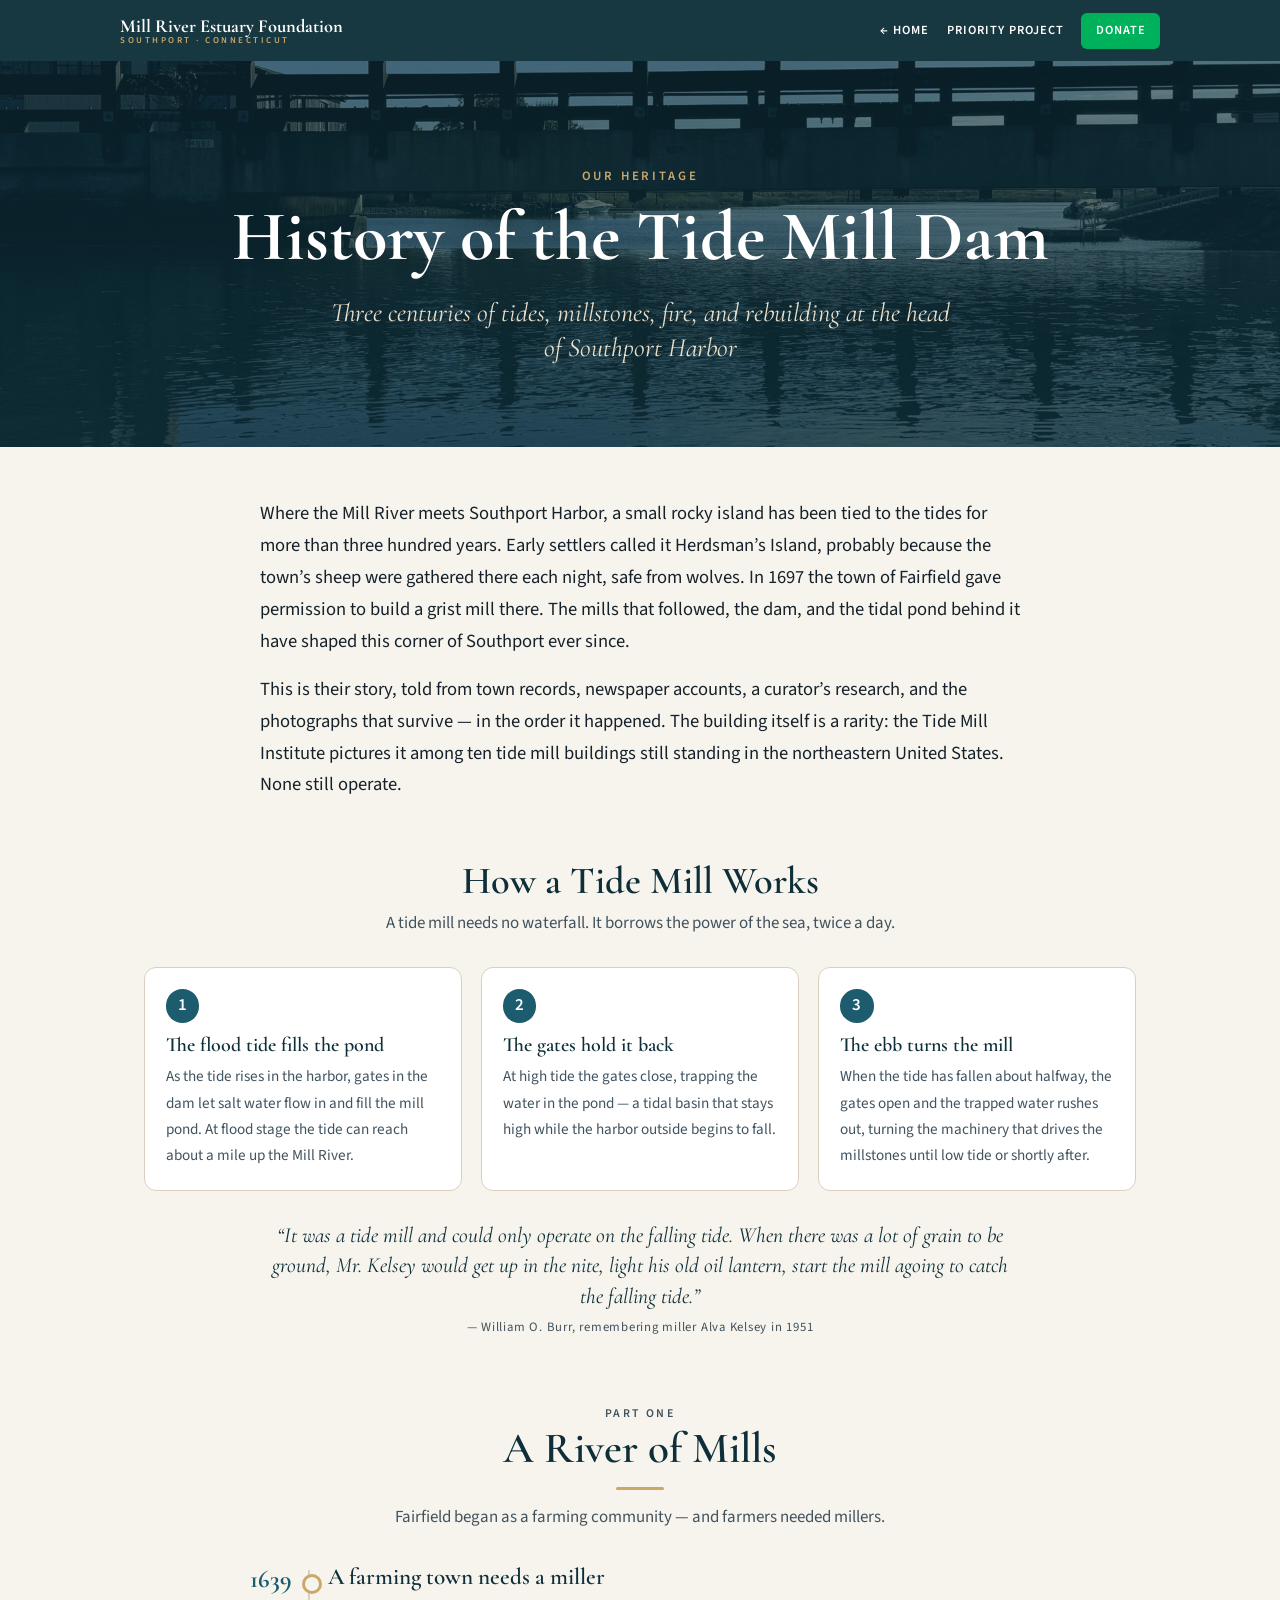
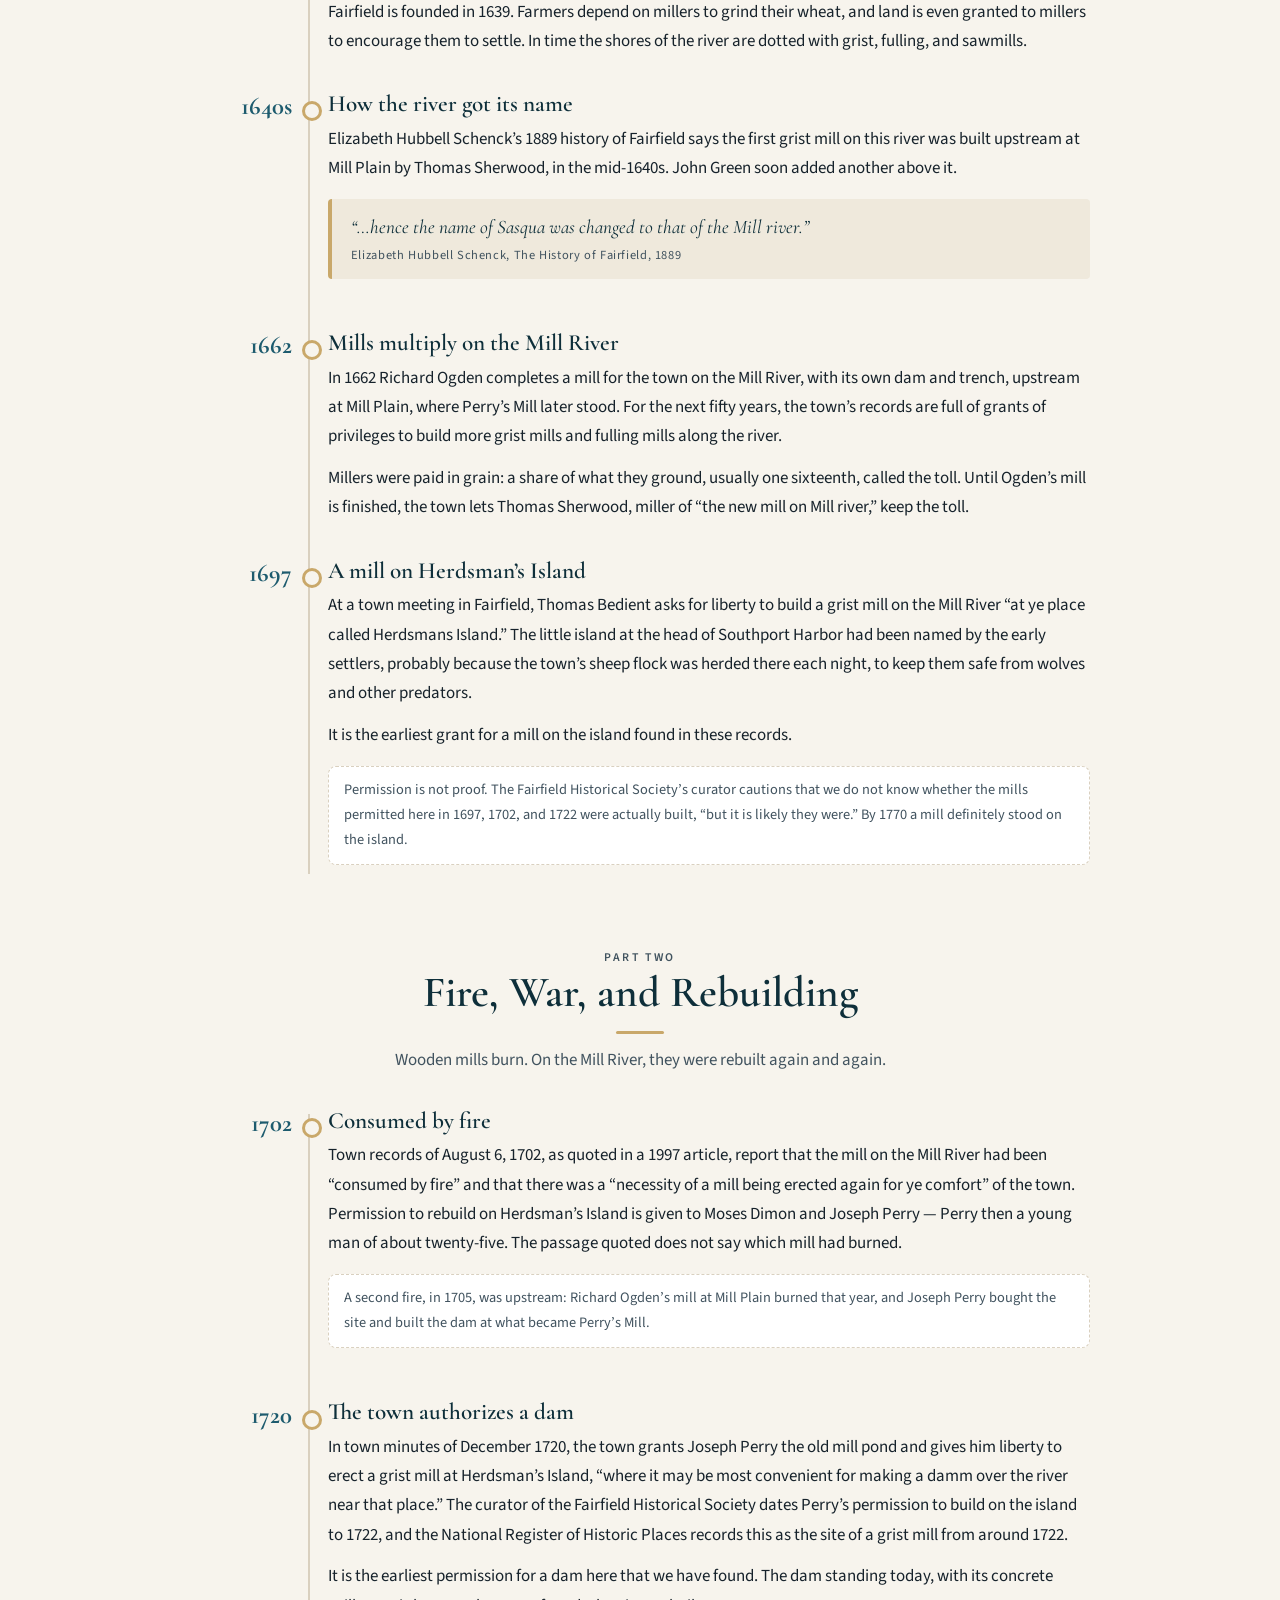
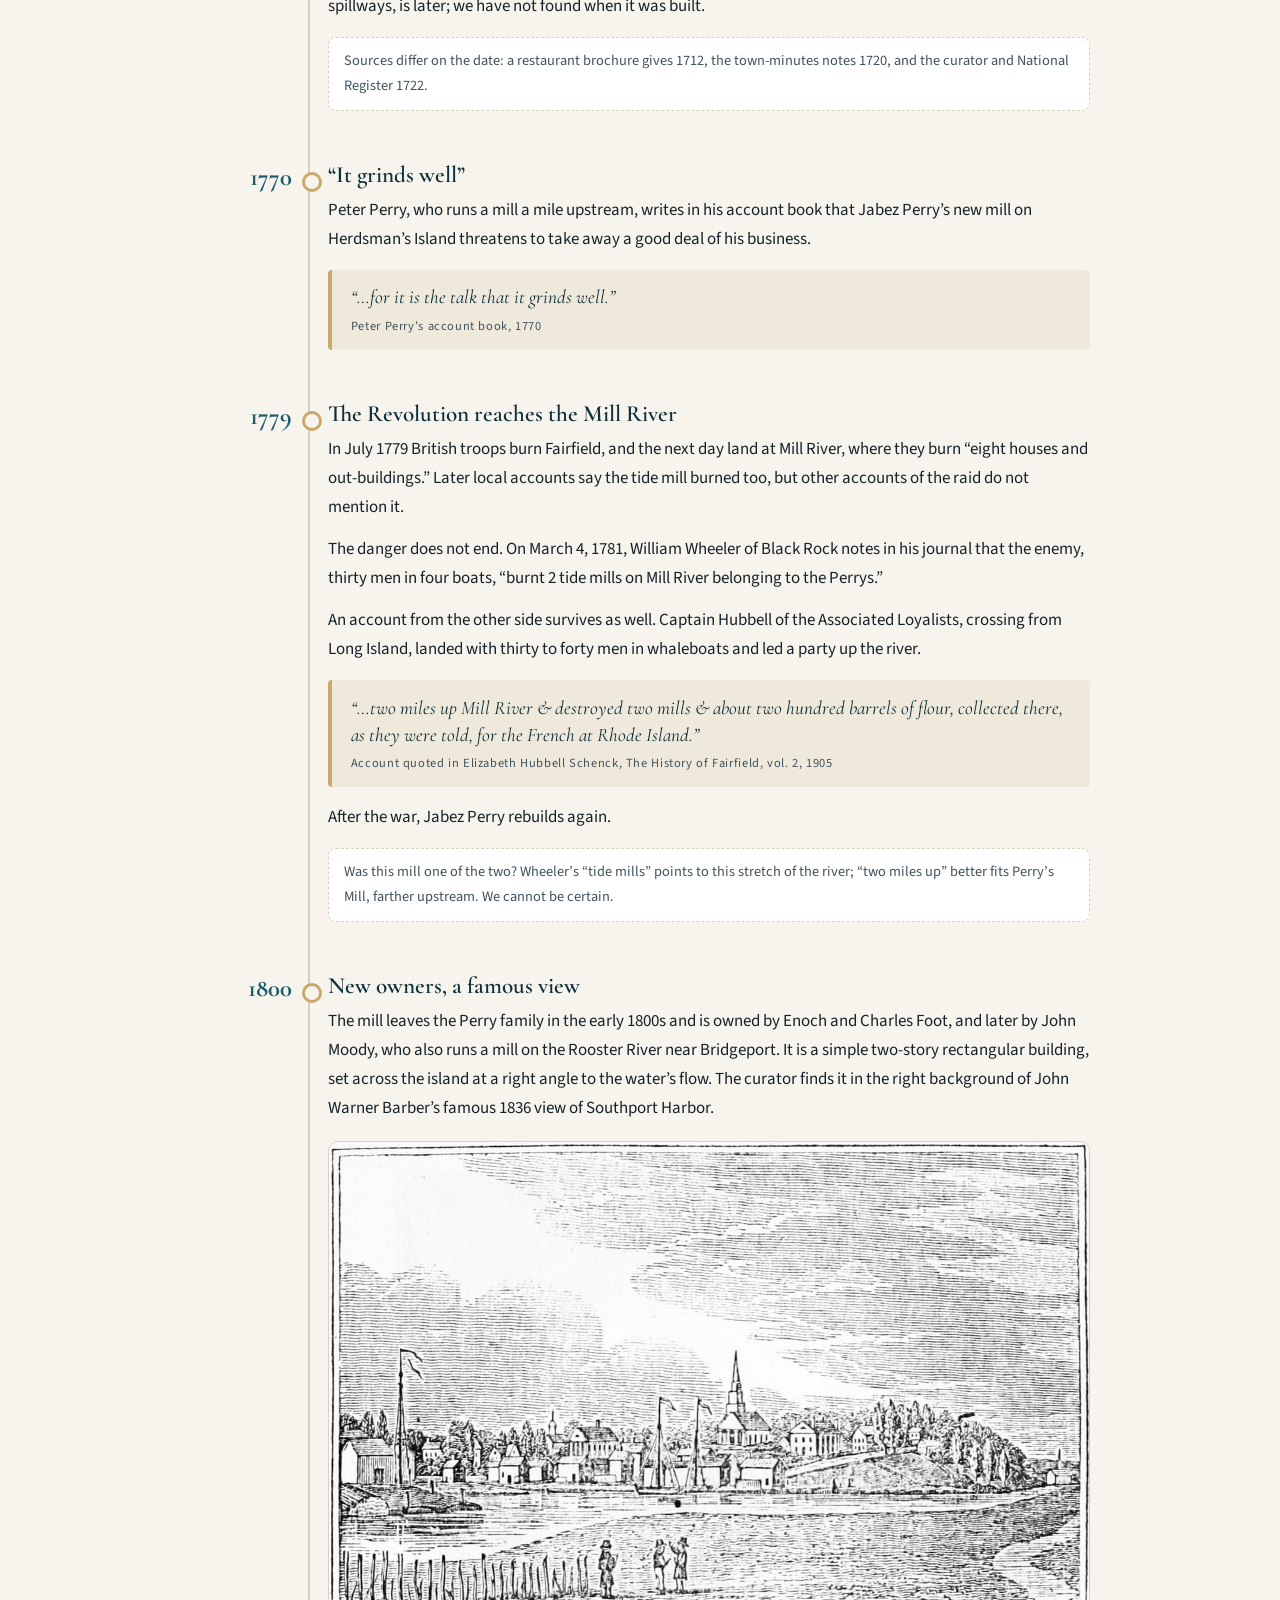
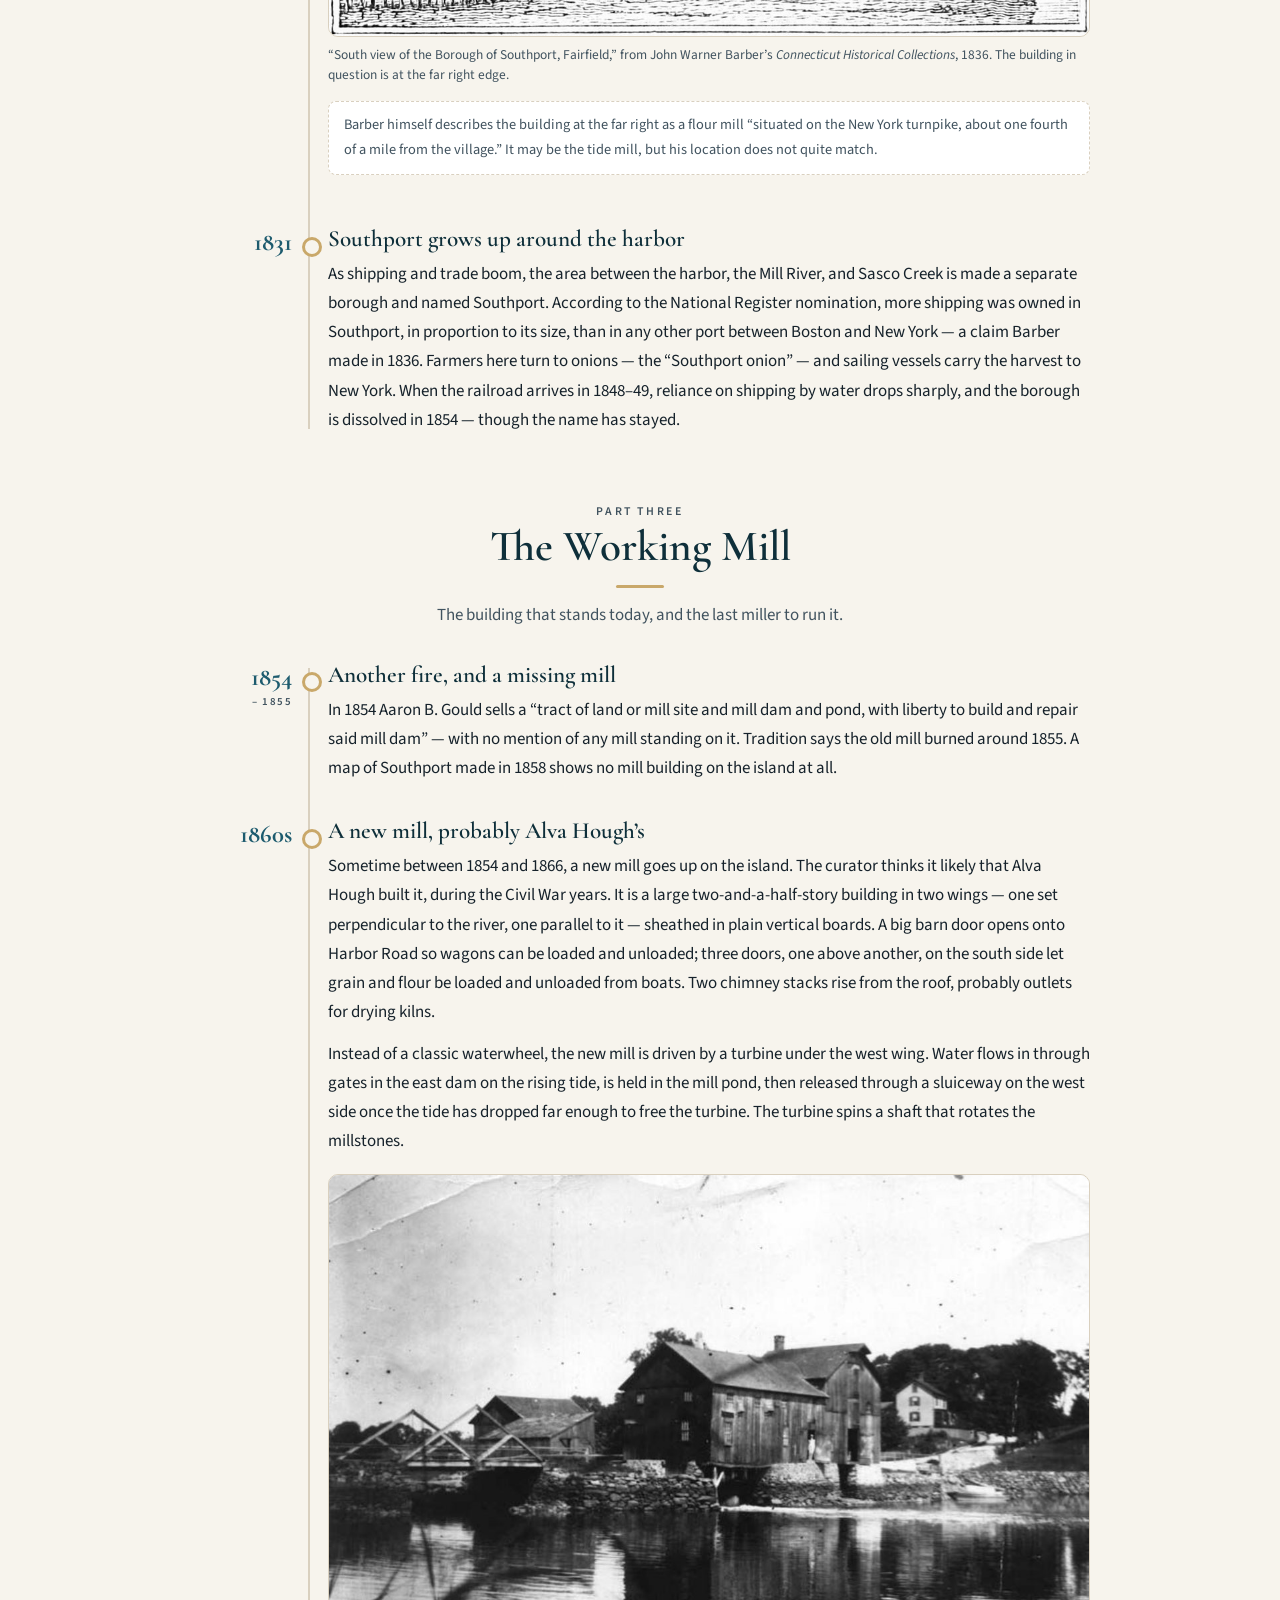
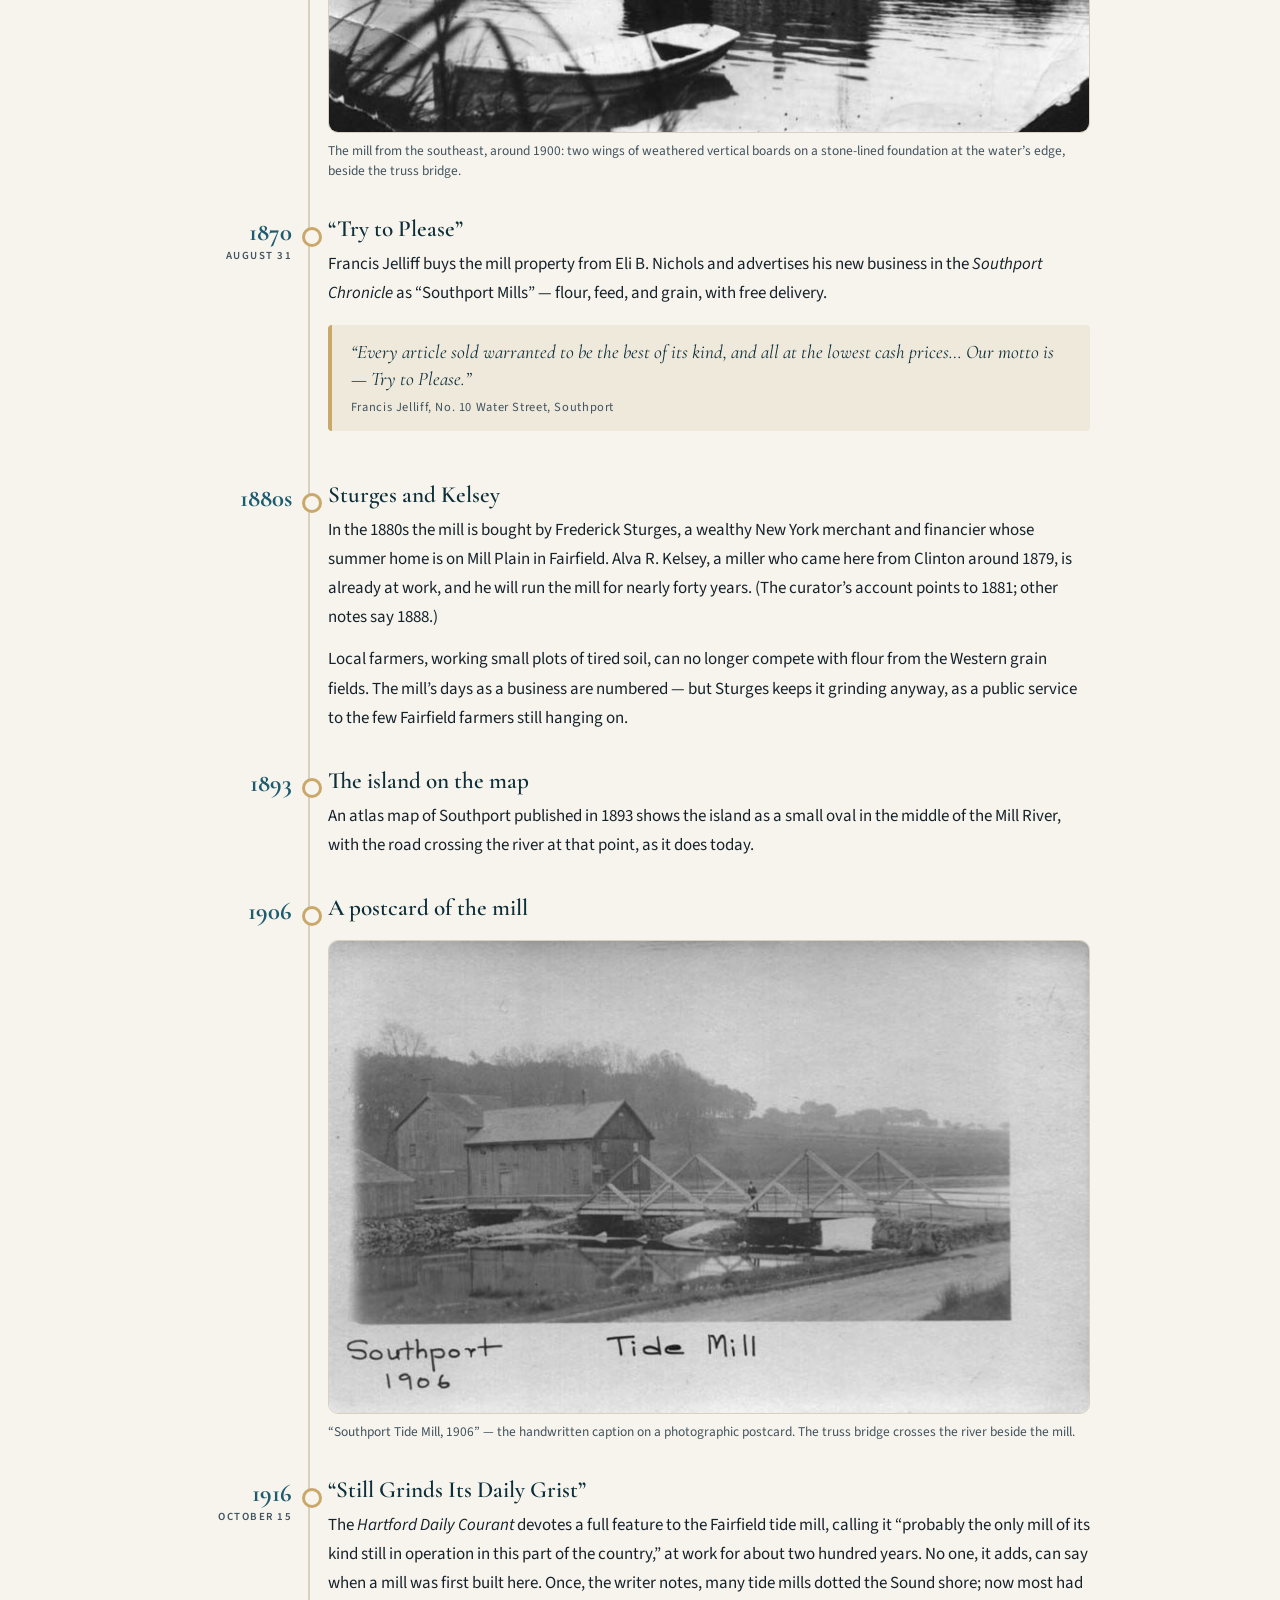
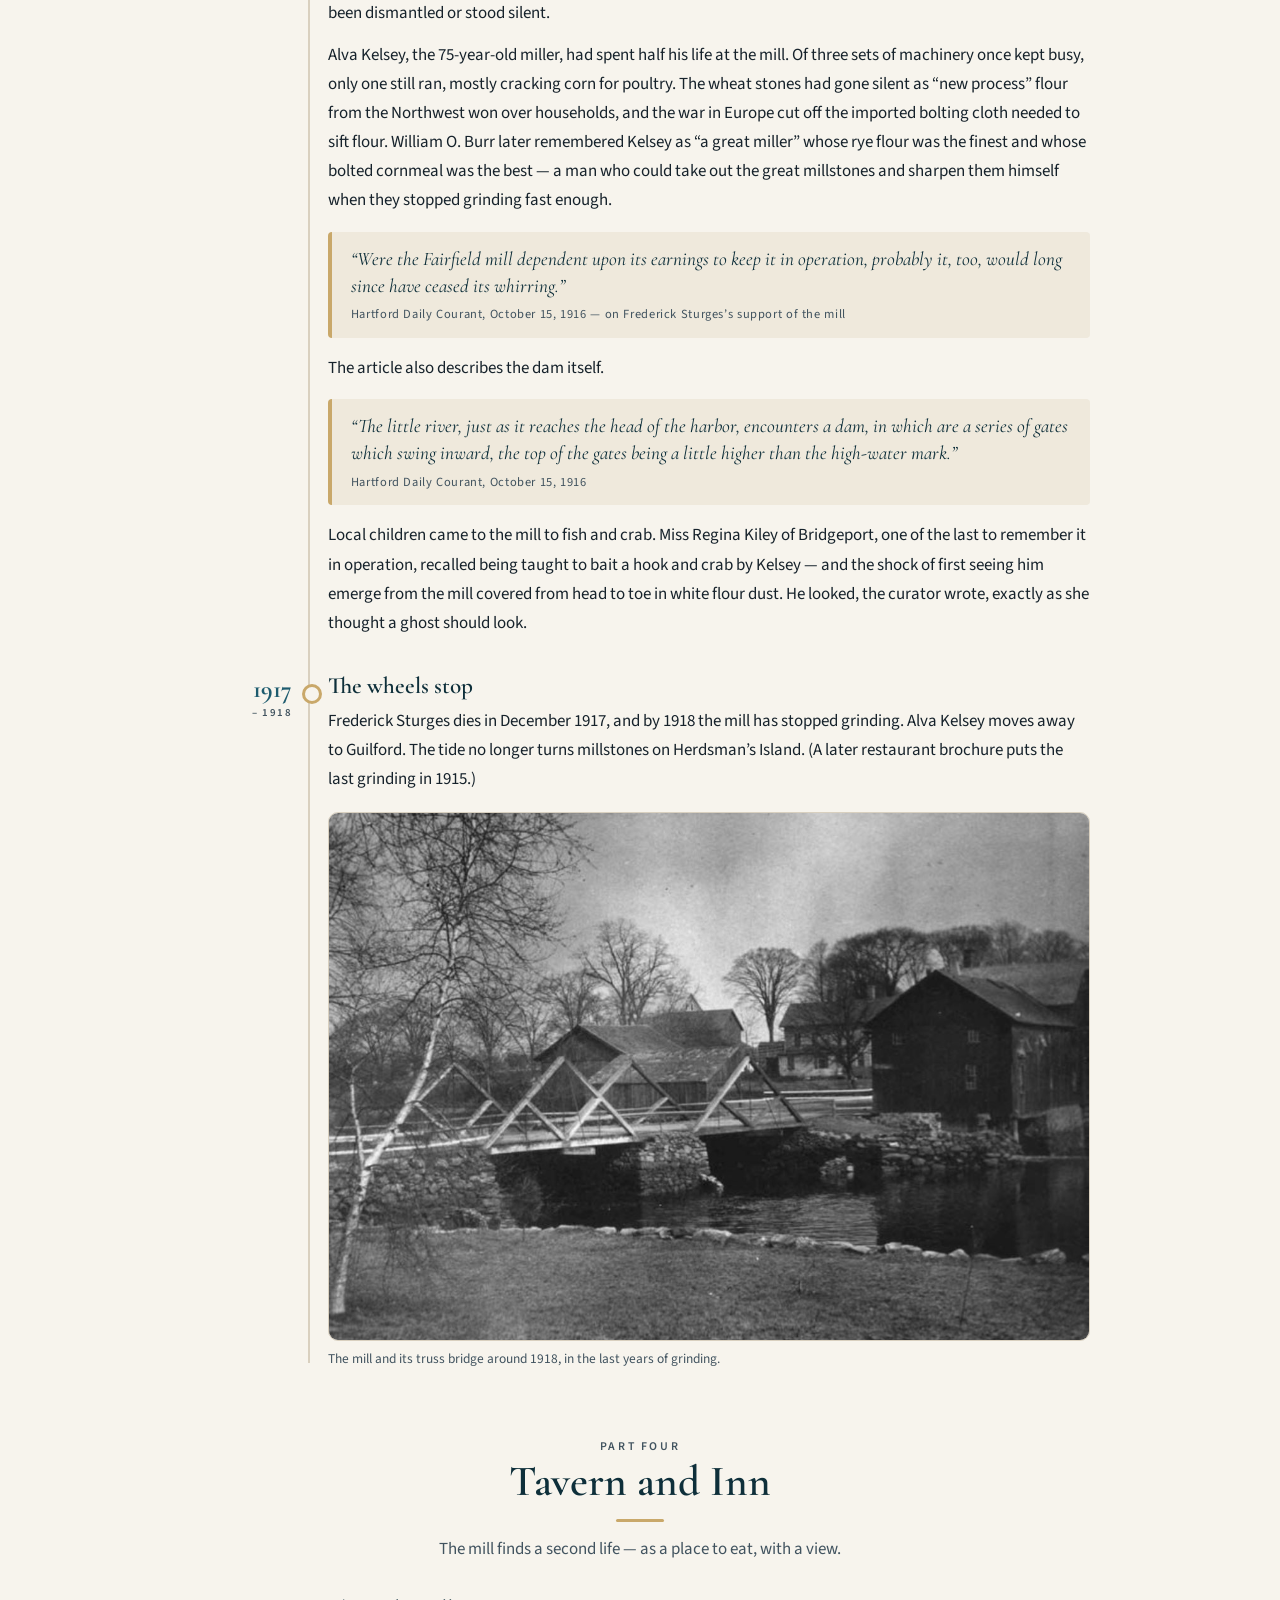
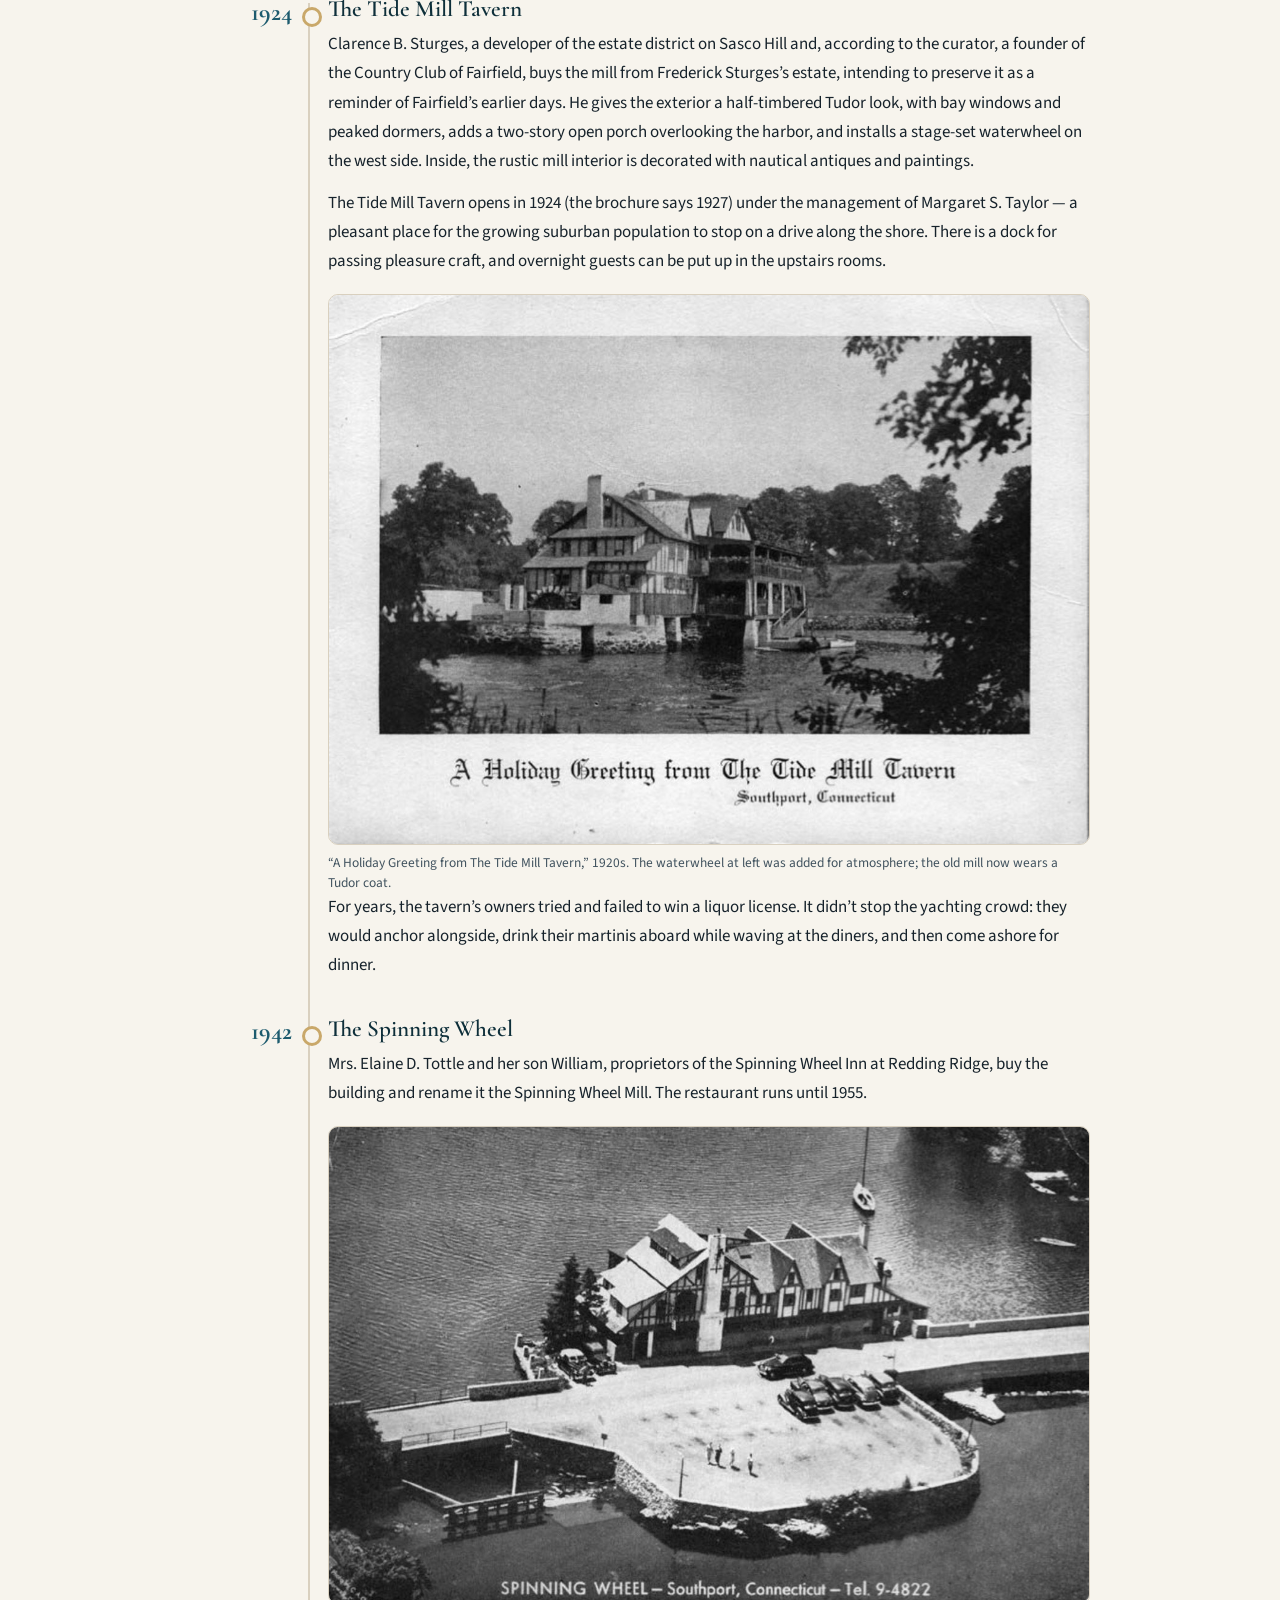
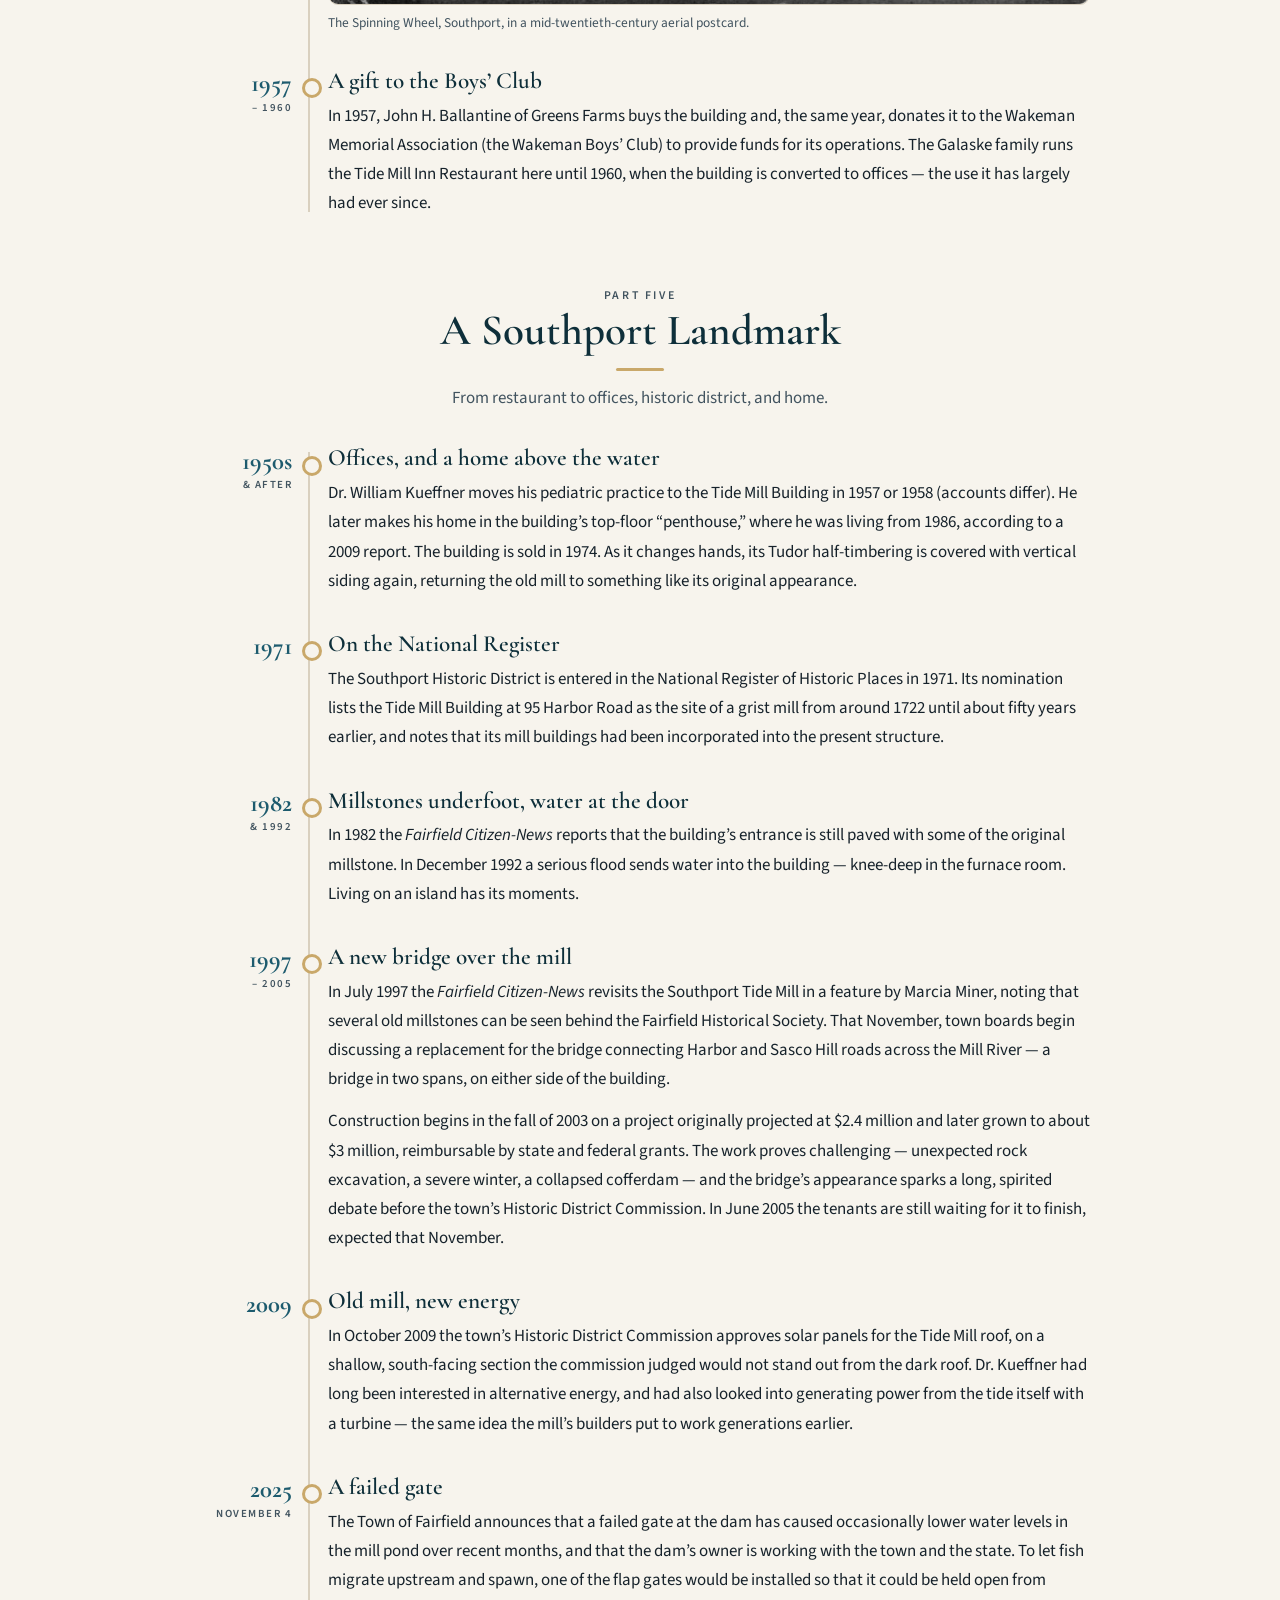
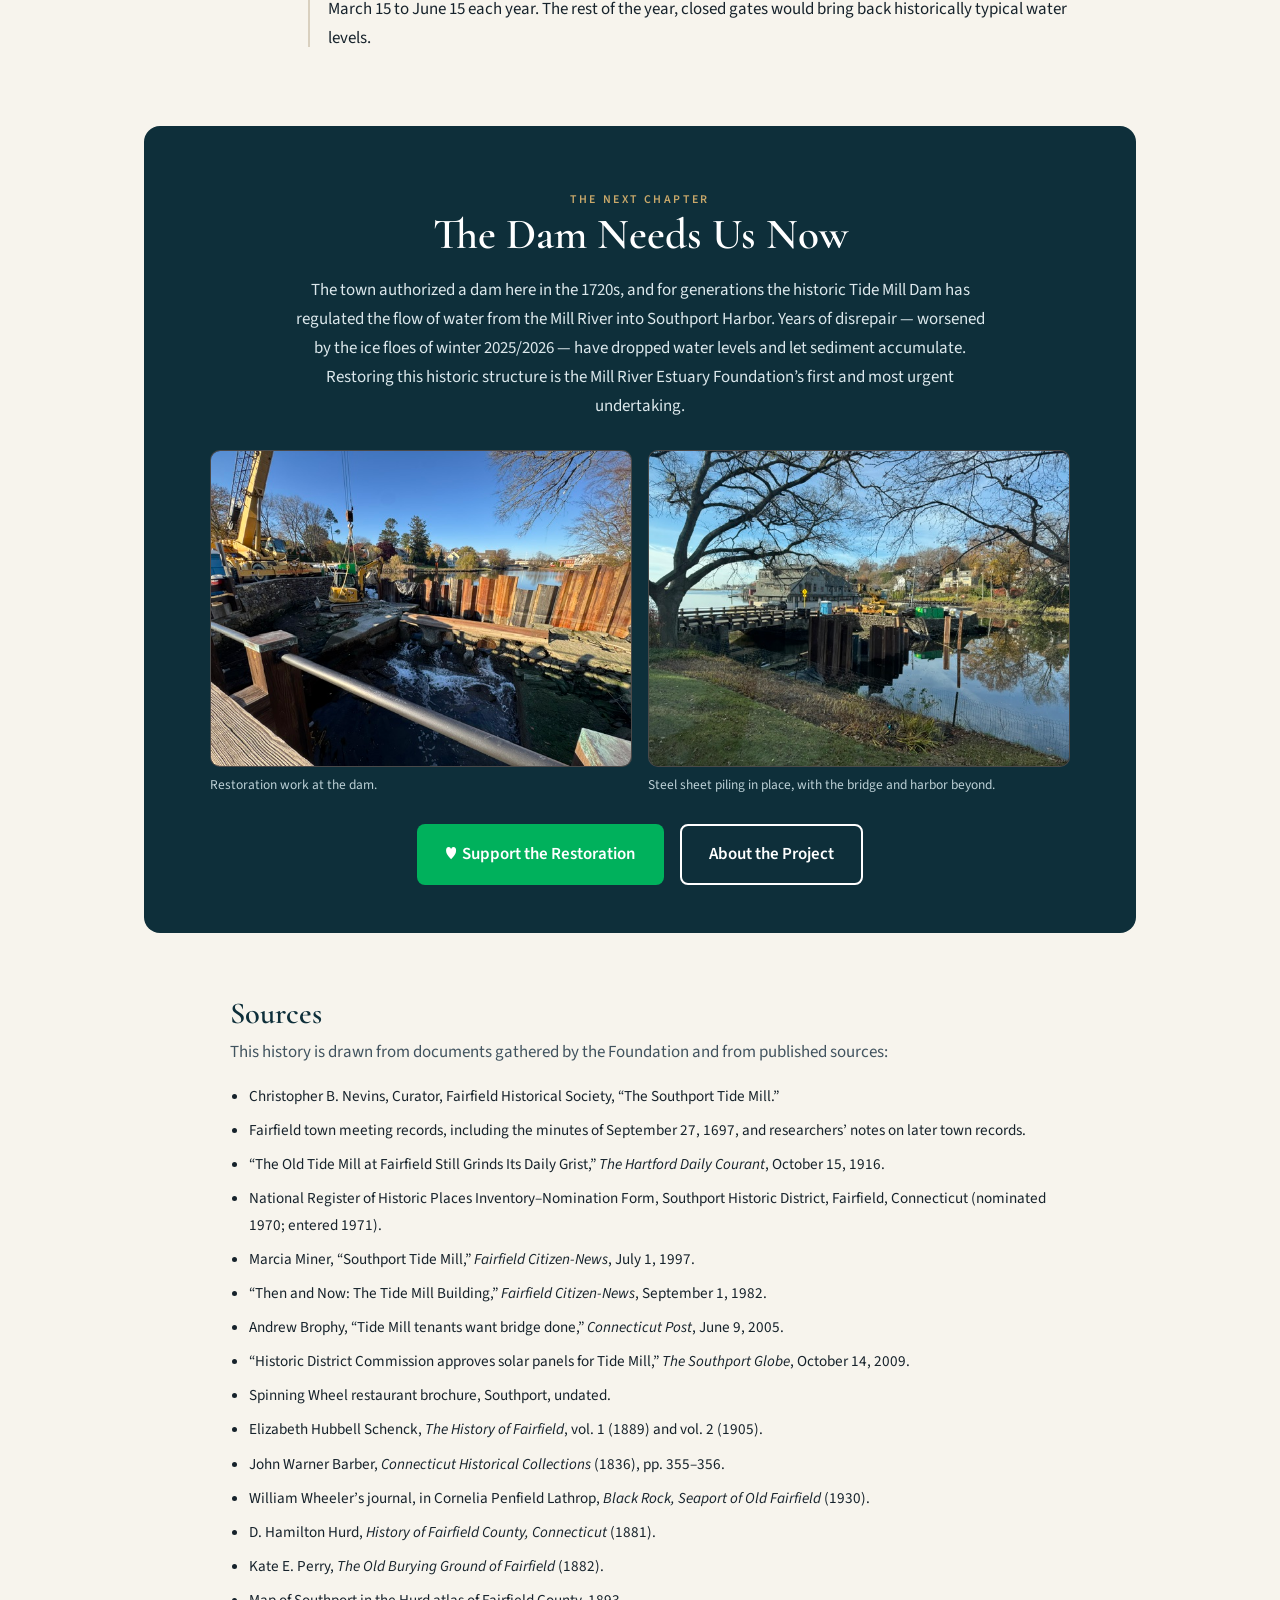
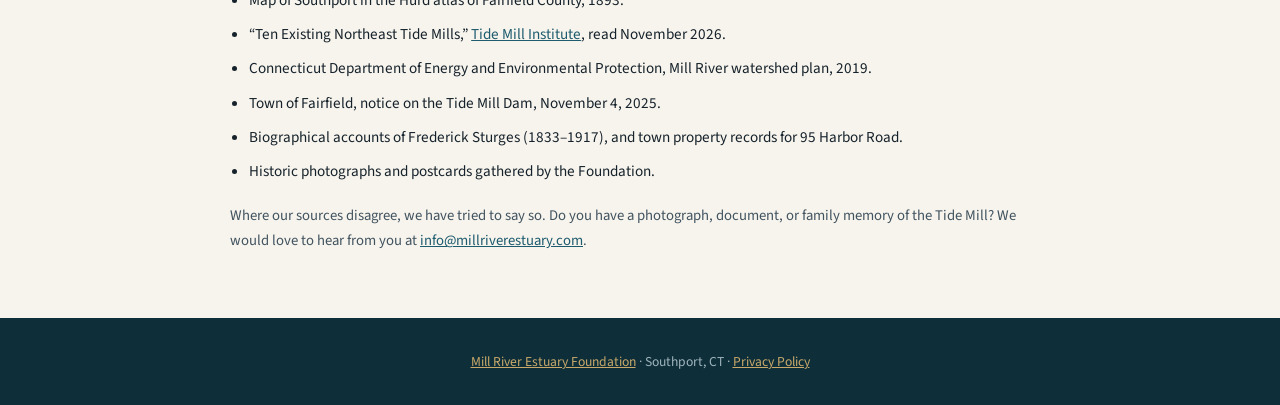
==== history.html @ 95c972dd "Place Ogden's 1662 mill at Mill Plain and settle the 1705 fire note Co-Authored-By: Claude Opus 5.5 " ====
<!DOCTYPE html>
<html lang="en">
<head>
<meta charset="UTF-8" />
<meta name="viewport" content="width=device-width, initial-scale=1.0" />
<title>History of the Tide Mill Dam — Mill River Estuary Foundation</title>
<meta name="description" content="Three centuries at the head of Southport Harbor: the story of the Tide Mill and Dam on the Mill River, from the 1697 town grant on Herdsman's Island to today's restoration." />
<link rel="preconnect" href="https://fonts.googleapis.com" />
<link rel="preconnect" href="https://fonts.gstatic.com" crossorigin />
<link href="https://fonts.googleapis.com/css2?family=Cormorant+Garamond:ital,wght@0,500;0,600;0,700;1,500;1,600&family=Source+Sans+3:wght@400;600&display=swap" rel="stylesheet" />
<style>
  :root{
    --ink:#16222b; --soft:#41535f; --paper:#f7f4ed; --paper-2:#efe9dc;
    --tide:#1d5b6e; --tide-deep:#0e2f3a; --sand:#c9a86a; --line:#d9d0bf;
  }
  *{box-sizing:border-box;}
  html{scroll-behavior:smooth;}
  body{margin:0;color:var(--ink);background:var(--paper);font-family:"Source Sans 3",system-ui,sans-serif;font-size:1.06rem;line-height:1.72;}
  h1,h2,h3{font-family:"Cormorant Garamond",Georgia,serif;color:var(--tide-deep);line-height:1.15;font-weight:600;margin:0;}
  a{color:var(--tide);}
  a:hover{color:var(--tide-deep);}
  img{display:block;max-width:100%;height:auto;}
  .kicker{text-transform:uppercase;letter-spacing:.22em;font-size:.74rem;font-weight:600;color:var(--sand);margin:0 0 .6rem;}

  /* top bar */
  .nav{position:sticky;top:0;z-index:20;background:rgba(14,47,58,.96);padding:.8rem 1.5rem;}
  .nav__in{max-width:1040px;margin:0 auto;display:flex;justify-content:space-between;align-items:center;gap:1rem;}
  .nav__brand{font-family:"Cormorant Garamond",serif;font-size:1.15rem;font-weight:700;color:#fff;text-decoration:none;line-height:1.1;}
  .nav__brand small{display:block;font-family:"Source Sans 3",sans-serif;font-size:.56rem;letter-spacing:.28em;text-transform:uppercase;color:var(--sand);font-weight:600;}
  .nav__links{display:flex;gap:1.1rem;align-items:center;}
  .nav__links a{color:#fff;text-decoration:none;font-size:.78rem;font-weight:600;letter-spacing:.08em;text-transform:uppercase;}
  .nav__links a:hover{color:var(--sand);}
  .nav__links .nav__donate{background:#00b15c;border-radius:6px;padding:.45rem .9rem;}
  .nav__links .nav__donate:hover{color:#fff;background:#009b50;}
  @media(max-width:640px){.nav__links a:not(.nav__donate){display:none;}}

  /* hero */
  .hero{position:relative;color:#fff;text-align:center;padding:6.5rem 1.5rem 5rem;
    background:linear-gradient(rgba(14,47,58,.62),rgba(14,47,58,.82)),url("img/hero-dam.jpg") center 60%/cover no-repeat;}
  .hero__in{max-width:820px;margin:0 auto;}
  .hero .kicker{font-size:.8rem;}
  .hero h1{color:#fff;font-size:clamp(2.4rem,7vw,4.4rem);font-weight:700;}
  .hero p.sub{font-family:"Cormorant Garamond",serif;font-style:italic;font-size:clamp(1.15rem,3vw,1.65rem);color:#eadfca;margin:1.1rem auto 0;max-width:640px;line-height:1.35;}

  main{max-width:1040px;margin:0 auto;padding:0 1.5rem;}
  .intro{max-width:760px;margin:3.2rem auto 0;font-size:1.16rem;}
  .intro p{margin:0 0 1rem;}


  /* how it works */
  .how{margin:3.6rem 0 0;}
  .how h2{font-size:clamp(1.8rem,4.5vw,2.4rem);text-align:center;margin-bottom:.4rem;}
  .how .lead{text-align:center;max-width:680px;margin:0 auto 1.8rem;color:var(--soft);}
  .how__grid{display:grid;grid-template-columns:repeat(3,1fr);gap:1.2rem;counter-reset:s;}
  .how__card{background:#fff;border:1px solid var(--line);border-radius:12px;padding:1.3rem 1.3rem 1.4rem;position:relative;}
  .how__card::before{counter-increment:s;content:counter(s);display:grid;place-items:center;width:2.1rem;height:2.1rem;border-radius:50%;background:var(--tide);color:#fff;font-weight:600;margin-bottom:.7rem;}
  .how__card h3{font-size:1.25rem;margin-bottom:.4rem;}
  .how__card p{margin:0;font-size:.95rem;color:var(--soft);}
  blockquote{margin:0;}
  .how__quote{max-width:760px;margin:1.8rem auto 0;text-align:center;font-family:"Cormorant Garamond",serif;font-style:italic;font-size:1.35rem;line-height:1.4;color:var(--tide-deep);}
  .how__quote cite{display:block;font-family:"Source Sans 3",sans-serif;font-style:normal;font-size:.8rem;letter-spacing:.06em;color:var(--soft);margin-top:.5rem;}

  /* timeline */
  .era{margin:4.2rem 0 0;}
  .era__head{text-align:center;margin-bottom:2rem;}
  .era__head h2{font-size:clamp(1.9rem,5vw,2.7rem);}
  .era__head h2::after{content:"";display:block;width:48px;height:3px;background:var(--sand);border-radius:2px;margin:.8rem auto 0;}
  .era__head p{margin:.8rem auto 0;max-width:620px;color:var(--soft);}
  .timeline{position:relative;max-width:900px;margin:0 auto;}
  .timeline::before{content:"";position:absolute;left:7.4rem;top:.4rem;bottom:.4rem;width:2px;background:var(--line);}
  .entry{display:grid;grid-template-columns:6.4rem 1fr;gap:2.2rem;margin:0 0 2.2rem;position:relative;}
  .entry::before{content:"";position:absolute;left:calc(7.4rem - 6px);top:.65rem;width:14px;height:14px;border-radius:50%;background:var(--paper);border:3px solid var(--sand);}
  .entry__when{font-family:"Cormorant Garamond",serif;font-weight:700;font-size:1.55rem;line-height:1.1;color:var(--tide);text-align:right;padding-top:.15rem;}
  .entry__when small{display:block;font-family:"Source Sans 3",sans-serif;font-weight:600;font-size:.68rem;letter-spacing:.14em;text-transform:uppercase;color:var(--soft);margin-top:.25rem;}
  .entry__body h3{font-size:1.45rem;margin-bottom:.45rem;}
  .entry__body p{margin:0 0 .8rem;}
  .entry__body p:last-child{margin-bottom:0;}
  .quote{margin:1rem 0 !important;padding:.9rem 1.2rem;background:var(--paper-2);border-left:4px solid var(--sand);border-radius:4px;font-family:"Cormorant Garamond",serif;font-style:italic;font-size:1.2rem;line-height:1.4;color:var(--tide-deep);}
  .quote cite{display:block;font-family:"Source Sans 3",sans-serif;font-style:normal;font-size:.78rem;letter-spacing:.05em;color:var(--soft);margin-top:.4rem;}
  .note{margin:1rem 0 !important;font-size:.9rem;color:var(--soft);background:#fff;border:1px dashed var(--line);border-radius:8px;padding:.7rem .95rem;}

  figure{margin:1.1rem 0 0;}
  figure img{width:100%;border-radius:10px;border:1px solid var(--line);background:#1c1c1c;}
  figcaption{font-size:.84rem;color:var(--soft);margin-top:.5rem;line-height:1.5;}
  figure + p{margin-top:1.1rem;}
  .pair{display:grid;grid-template-columns:1fr 1fr;gap:1rem;margin-top:1.1rem;}
  .pair figure{margin:0;}

  /* today */
  .today{margin:4.5rem 0 0;background:var(--tide-deep);color:#fff;border-radius:16px;padding:3rem 2rem;text-align:center;}
  .today h2{color:#fff;font-size:clamp(1.9rem,5vw,2.7rem);}
  .today .kicker{color:var(--sand);}
  .today p{max-width:700px;margin:1rem auto 0;color:#dce8ec;}
  .today .pair{max-width:860px;margin:1.8rem auto 0;}
  .today figcaption{color:#bcd0d6;text-align:left;}
  .today figure img{border-color:rgba(255,255,255,.2);}
  .btns{display:flex;gap:1rem;justify-content:center;flex-wrap:wrap;margin-top:1.8rem;}
  .btn{display:inline-flex;align-items:center;padding:.85rem 1.7rem;border-radius:8px;font-weight:600;text-decoration:none;border:2px solid transparent;}
  .btn--donate{background:#00b15c;color:#fff;}
  .btn--donate:hover{background:#009b50;color:#fff;}
  .btn--ghost{border-color:#fff;color:#fff;}
  .btn--ghost:hover{background:rgba(255,255,255,.12);color:#fff;}

  /* sources */
  .sources{margin:4rem auto 0;max-width:820px;}
  .sources h2{font-size:1.9rem;margin-bottom:.4rem;}
  .sources p.lead{color:var(--soft);margin:0 0 1rem;}
  .sources ul{padding-left:1.2rem;margin:0;}
  .sources li{margin:.5rem 0;font-size:.95rem;color:var(--ink);}
  .sources .caveat{margin-top:1.2rem;font-size:.92rem;color:var(--soft);}

  footer{margin-top:4rem;background:var(--tide-deep);color:#9fb4bc;text-align:center;padding:2rem 1.5rem;font-size:.85rem;}
  footer a{color:var(--sand);}

  @media(max-width:860px){
    .how__grid{grid-template-columns:1fr;}
  }
  @media(max-width:720px){
    .timeline::before{left:7px;}
    .entry{grid-template-columns:1fr;gap:.2rem;padding-left:2rem;margin-bottom:2rem;}
    .entry::before{left:0;top:.5rem;}
    .entry__when{text-align:left;font-size:1.4rem;}
    .entry__when small{display:inline;margin-left:.6rem;}
    .pair{grid-template-columns:1fr;}
    .today{padding:2.4rem 1.2rem;border-radius:12px;}
  }
</style>
</head>
<body>

<nav class="nav">
  <div class="nav__in">
    <a class="nav__brand" href="/">Mill River Estuary Foundation<small>Southport · Connecticut</small></a>
    <div class="nav__links">
      <a href="/">&larr; Home</a>
      <a href="/#priority">Priority Project</a>
      <a class="nav__donate" href="/#donate">Donate</a>
    </div>
  </div>
</nav>

<header class="hero">
  <div class="hero__in">
    <p class="kicker">Our Heritage</p>
    <h1>History of the Tide Mill Dam</h1>
    <p class="sub">Three centuries of tides, millstones, fire, and rebuilding at the head of Southport Harbor</p>
  </div>
</header>

<main>

  <section class="intro">
    <p>Where the Mill River meets Southport Harbor, a small rocky island has been tied to the tides for more than three hundred years. Early settlers called it Herdsman&rsquo;s Island, probably because the
      town&rsquo;s sheep were gathered there each night, safe from wolves. In 1697 the town of Fairfield gave
      permission to build a grist mill there. The mills that followed, the dam, and the tidal pond behind it have shaped this corner of Southport ever since.</p>
    <p>This is their story, told from town records, newspaper accounts, a curator&rsquo;s research,
      and the photographs that survive &mdash; in the order it happened. The building itself is a rarity: the Tide Mill Institute
      pictures it among ten tide mill buildings still standing in the northeastern United States. None still operate.</p>
  </section>

  <!-- HOW IT WORKED -->
  <section class="how" id="how">
    <h2>How a Tide Mill Works</h2>
    <p class="lead">A tide mill needs no waterfall. It borrows the power of the sea, twice a day.</p>
    <div class="how__grid">
      <div class="how__card">
        <h3>The flood tide fills the pond</h3>
        <p>As the tide rises in the harbor, gates in the dam let salt water flow in and fill the mill pond.
          At flood stage the tide can reach about a mile up the Mill River.</p>
      </div>
      <div class="how__card">
        <h3>The gates hold it back</h3>
        <p>At high tide the gates close, trapping the water in the pond &mdash; a tidal basin that stays high
          while the harbor outside begins to fall.</p>
      </div>
      <div class="how__card">
        <h3>The ebb turns the mill</h3>
        <p>When the tide has fallen about halfway, the gates open and the trapped water rushes out, turning
          the machinery that drives the millstones until low tide or shortly after.</p>
      </div>
    </div>
    <blockquote class="how__quote">
      &ldquo;It was a tide mill and could only operate on the falling tide. When there was a lot of grain to
      be ground, Mr. Kelsey would get up in the nite, light his old oil lantern, start the mill agoing
      to catch the falling tide.&rdquo;
      <cite>&mdash; William O. Burr, remembering miller Alva Kelsey in 1951</cite>
    </blockquote>
  </section>

  <!-- ERA 1 -->
  <section class="era" id="early">
    <div class="era__head">
      <p class="kicker">Part One</p>
      <h2>A River of Mills</h2>
      <p>Fairfield began as a farming community &mdash; and farmers needed millers.</p>
    </div>
    <div class="timeline">

      <div class="entry">
        <div class="entry__when">1639</div>
        <div class="entry__body">
          <h3>A farming town needs a miller</h3>
          <p>Fairfield is founded in 1639. Farmers depend on millers to grind their wheat, and land is even
            granted to millers to encourage them to settle. In time the shores of the river are dotted with
            grist, fulling, and sawmills.</p>
        </div>
      </div>

      <div class="entry">
        <div class="entry__when">1640s</div>
        <div class="entry__body">
          <h3>How the river got its name</h3>
          <p>Elizabeth Hubbell Schenck&rsquo;s 1889 history of Fairfield says the first grist mill on this river was
            built upstream at Mill Plain by Thomas Sherwood, in the mid-1640s. John Green soon added another above it.</p>
          <p class="quote">&ldquo;&hellip;hence the name of Sasqua was changed to that of the Mill river.&rdquo;
            <cite>Elizabeth Hubbell Schenck, The History of Fairfield, 1889</cite></p>
        </div>
      </div>

      <div class="entry">
        <div class="entry__when">1662</div>
        <div class="entry__body">
          <h3>Mills multiply on the Mill River</h3>
          <p>In 1662 Richard Ogden completes a mill for the town on the Mill River, with its own dam and trench, upstream at
            Mill Plain, where Perry&rsquo;s Mill later stood. For the next fifty years, the town&rsquo;s records
            are full of grants of privileges to build more grist mills and fulling mills along the river.</p>
          <p>Millers were paid in grain: a share of what they ground, usually one sixteenth, called the toll. Until Ogden&rsquo;s
            mill is finished, the town lets Thomas Sherwood, miller of &ldquo;the new mill on Mill river,&rdquo; keep the toll.</p>
        </div>
      </div>

      <div class="entry">
        <div class="entry__when">1697</div>
        <div class="entry__body">
          <h3>A mill on Herdsman&rsquo;s Island</h3>
          <p>At a town meeting in Fairfield, Thomas Bedient asks for liberty to build a grist mill on the
            Mill River &ldquo;at ye place called Herdsmans Island.&rdquo; The little island at the head of
            Southport Harbor had been named by the early settlers, probably because the town&rsquo;s sheep flock was
            herded there each night, to keep them safe from wolves and other predators.</p>
          <p>It is the earliest grant for a mill on the island found in these records.</p>
          <p class="note">Permission is not proof. The Fairfield Historical Society&rsquo;s curator cautions that we do
            not know whether the mills permitted here in 1697, 1702, and 1722 were actually built, &ldquo;but it is likely they
            were.&rdquo; By 1770 a mill
            definitely stood on the island.</p>
        </div>
      </div>

    </div>
  </section>

  <!-- ERA 2 -->
  <section class="era" id="fire">
    <div class="era__head">
      <p class="kicker">Part Two</p>
      <h2>Fire, War, and Rebuilding</h2>
      <p>Wooden mills burn. On the Mill River, they were rebuilt again and again.</p>
    </div>
    <div class="timeline">

      <div class="entry">
        <div class="entry__when">1702</div>
        <div class="entry__body">
          <h3>Consumed by fire</h3>
          <p>Town records of August 6, 1702, as quoted in a 1997 article, report that the mill on the Mill River had been &ldquo;consumed
            by fire&rdquo; and that there was a &ldquo;necessity of a mill being erected again for ye
            comfort&rdquo; of the town. Permission to rebuild on Herdsman&rsquo;s Island is given to Moses Dimon
            and Joseph Perry &mdash; Perry then a young man of about twenty-five. The passage quoted does not say which mill had burned.</p>
          <p class="note">A second fire, in 1705, was upstream: Richard Ogden&rsquo;s mill at Mill Plain burned that year, and Joseph
            Perry bought the site and built the dam at what became Perry&rsquo;s Mill.</p>
        </div>
      </div>

      <div class="entry">
        <div class="entry__when">1720</div>
        <div class="entry__body">
          <h3>The town authorizes a dam</h3>
          <p>In town minutes of December 1720, the town grants Joseph Perry the old mill pond and gives him
            liberty to erect a grist mill at Herdsman&rsquo;s Island, &ldquo;where it may be most convenient
            for making a damm over the river near that place.&rdquo; The curator of the Fairfield Historical
            Society dates Perry&rsquo;s permission to build on the island to 1722, and the National Register
            of Historic Places records this as the site of a grist mill from around 1722.</p>
          <p>It is the earliest permission for a dam here that we have found. The dam standing today, with its concrete
            spillways, is later; we have not found when it was built.</p>
          <p class="note">Sources differ on the date: a restaurant brochure gives 1712, the town-minutes notes 1720, and the curator and National Register 1722.</p>
        </div>
      </div>

      <div class="entry">
        <div class="entry__when">1770</div>
        <div class="entry__body">
          <h3>&ldquo;It grinds well&rdquo;</h3>
          <p>Peter Perry, who runs a mill a mile upstream, writes in his account book that Jabez Perry&rsquo;s
            new mill on Herdsman&rsquo;s Island threatens to take away a good deal of his business.</p>
          <p class="quote">&ldquo;&hellip;for it is the talk that it grinds well.&rdquo;
            <cite>Peter Perry&rsquo;s account book, 1770</cite></p>
        </div>
      </div>

      <div class="entry">
        <div class="entry__when">1779</div>
        <div class="entry__body">
          <h3>The Revolution reaches the Mill River</h3>
          <p>In July 1779 British troops burn Fairfield, and the next day land at Mill River, where they
            burn &ldquo;eight houses and out-buildings.&rdquo; Later local accounts say the tide mill burned too, but
            other accounts of the raid do not mention it.</p>
          <p>The danger does not end. On March 4, 1781, William Wheeler of Black Rock notes in his journal that
            the enemy, thirty men in four boats, &ldquo;burnt 2 tide mills on Mill
            River belonging to the Perrys.&rdquo;</p>
          <p>An account from the other side survives as well. Captain Hubbell of the Associated Loyalists, crossing
            from Long Island, landed with thirty to forty men in whaleboats and led a party up the river.</p>
          <p class="quote">&ldquo;&hellip;two miles up Mill River &amp; destroyed two mills &amp; about two hundred barrels of
            flour, collected there, as they were told, for the French at Rhode Island.&rdquo;
            <cite>Account quoted in Elizabeth Hubbell Schenck, The History of Fairfield, vol. 2, 1905</cite></p>
          <p>After the war, Jabez Perry rebuilds again.</p>
          <p class="note">Was this mill one of the two? Wheeler&rsquo;s &ldquo;tide mills&rdquo; points to this stretch of the
            river; &ldquo;two miles up&rdquo; better fits Perry&rsquo;s Mill, farther upstream. We cannot be certain.</p>
        </div>
      </div>

      <div class="entry">
        <div class="entry__when">1800</div>
        <div class="entry__body">
          <h3>New owners, a famous view</h3>
          <p>The mill leaves the Perry family in the early 1800s and is owned by Enoch and Charles Foot, and
            later by John Moody, who also runs a mill on the Rooster River near Bridgeport. It is a simple
            two-story rectangular building, set across the island at a right angle to the water&rsquo;s flow.
            The curator finds it in the right background of John Warner Barber&rsquo;s famous 1836 view of
            Southport Harbor.</p>
          <figure>
            <img src="img/history-barber-1836.jpg" width="1280" height="831" loading="lazy"
              alt="1836 engraving of Southport seen across the harbor, with a church spire, waterfront buildings, sailing vessels, and a small building at the far right edge" />
            <figcaption>&ldquo;South view of the Borough of Southport, Fairfield,&rdquo; from John Warner Barber&rsquo;s
              <em>Connecticut Historical Collections</em>, 1836. The building in question is at the far right edge.</figcaption>
          </figure>
          <p class="note">Barber himself describes the building at the far right as a flour mill &ldquo;situated on the New York
            turnpike, about one fourth of a mile from the village.&rdquo; It may be the tide mill, but his location does not
            quite match.</p>
        </div>
      </div>

      <div class="entry">
        <div class="entry__when">1831</div>
        <div class="entry__body">
          <h3>Southport grows up around the harbor</h3>
          <p>As shipping and trade boom, the area between the harbor, the Mill River, and Sasco Creek is
            made a separate borough and named Southport. According to the National Register nomination,
            more shipping was owned in Southport, in proportion to its size, than in any other port between
            Boston and New York &mdash; a claim Barber made in 1836. Farmers here turn to onions &mdash; the &ldquo;Southport onion&rdquo; &mdash;
            and sailing vessels carry the harvest to New York. When the railroad arrives in 1848&ndash;49,
            reliance on shipping by water drops sharply, and the borough is dissolved in 1854 &mdash; though
            the name has stayed.</p>
        </div>
      </div>

    </div>
  </section>

  <!-- ERA 3 -->
  <section class="era" id="working">
    <div class="era__head">
      <p class="kicker">Part Three</p>
      <h2>The Working Mill</h2>
      <p>The building that stands today, and the last miller to run it.</p>
    </div>
    <div class="timeline">

      <div class="entry">
        <div class="entry__when">1854<small>&ndash; 1855</small></div>
        <div class="entry__body">
          <h3>Another fire, and a missing mill</h3>
          <p>In 1854 Aaron B. Gould sells a &ldquo;tract of land or mill site and mill dam and pond, with
            liberty to build and repair said mill dam&rdquo; &mdash; with no mention of any mill standing on
            it. Tradition says the old mill burned around 1855. A map of Southport made in 1858 shows no
            mill building on the island at all.</p>
        </div>
      </div>

      <div class="entry">
        <div class="entry__when">1860s</div>
        <div class="entry__body">
          <h3>A new mill, probably Alva Hough&rsquo;s</h3>
          <p>Sometime between 1854 and 1866, a new mill goes up on the
            island. The curator thinks it likely that Alva Hough built it, during the Civil War years. It is a large two-and-a-half-story building in two wings &mdash; one set perpendicular to the
            river, one parallel to it &mdash; sheathed in plain vertical boards. A big barn door opens onto
            Harbor Road so wagons can be loaded and unloaded; three doors, one above another, on the south side
            let grain and flour be loaded and unloaded from boats. Two chimney stacks rise from the roof, probably
            outlets for drying kilns.</p>
          <p>Instead of a classic waterwheel, the new mill is driven by a turbine under the west wing.
            Water flows in through gates in the east dam on the rising tide, is held in the mill pond, then
            released through a sluiceway on the west side once the tide has dropped far enough to free the turbine. The turbine spins a shaft that rotates the millstones.</p>
          <figure>
            <img src="img/history-c1900.jpg" width="1142" height="836" loading="lazy"
              alt="Black-and-white photograph of the wooden Tide Mill from the southeast, beside a truss bridge, with a rowboat in the foreground" />
            <figcaption>The mill from the southeast, around 1900: two wings of weathered vertical boards on a
              stone-lined foundation at the water&rsquo;s edge, beside the truss bridge.</figcaption>
          </figure>
        </div>
      </div>

      <div class="entry">
        <div class="entry__when">1870<small>August 31</small></div>
        <div class="entry__body">
          <h3>&ldquo;Try to Please&rdquo;</h3>
          <p>Francis Jelliff buys the mill property from Eli B. Nichols and advertises his new business in the
            <em>Southport Chronicle</em> as &ldquo;Southport Mills&rdquo; &mdash; flour, feed, and grain, with
            free delivery.</p>
          <p class="quote">&ldquo;Every article sold warranted to be the best of its kind, and all at the lowest
            cash prices&hellip; Our motto is &mdash; Try to Please.&rdquo;
            <cite>Francis Jelliff, No. 10 Water Street, Southport</cite></p>
        </div>
      </div>

      <div class="entry">
        <div class="entry__when">1880s</div>
        <div class="entry__body">
          <h3>Sturges and Kelsey</h3>
          <p>In the 1880s the mill is bought by Frederick Sturges, a wealthy New York merchant and
            financier whose summer home is on Mill Plain in Fairfield. Alva R. Kelsey, a miller who came here
            from Clinton around 1879, is already at work, and he will run the mill for nearly forty years.
            (The curator&rsquo;s account points to 1881; other notes say 1888.)</p>
          <p>Local farmers, working small plots of tired soil, can no longer compete with flour from the
            Western grain fields. The mill&rsquo;s days as a business are numbered &mdash; but Sturges keeps
            it grinding anyway, as a public service to the few Fairfield farmers still hanging on.</p>
        </div>
      </div>

      <div class="entry">
        <div class="entry__when">1893</div>
        <div class="entry__body">
          <h3>The island on the map</h3>
          <p>An atlas map of Southport published in 1893 shows the island as a small oval in the middle of the Mill
            River, with the road crossing the river at that point, as it does today.</p>
        </div>
      </div>

      <div class="entry">
        <div class="entry__when">1906</div>
        <div class="entry__body">
          <h3>A postcard of the mill</h3>
          <figure>
            <img src="img/history-1906.jpg" width="1280" height="795" loading="lazy"
              alt="Photographic postcard captioned Southport Tide Mill 1906, showing the mill buildings and a truss bridge over the river" />
            <figcaption>&ldquo;Southport Tide Mill, 1906&rdquo; &mdash; the handwritten caption on a photographic
              postcard. The truss bridge crosses the river beside the mill.</figcaption>
          </figure>
        </div>
      </div>

      <div class="entry">
        <div class="entry__when">1916<small>October 15</small></div>
        <div class="entry__body">
          <h3>&ldquo;Still Grinds Its Daily Grist&rdquo;</h3>
          <p>The <em>Hartford Daily Courant</em> devotes a full feature to the Fairfield tide mill, calling it
            &ldquo;probably the only mill of its kind still in operation in this part of the country,&rdquo;
            at work for about two hundred years. No one, it adds, can say when a mill was first built here. Once, the writer notes, many tide mills dotted the
            Sound shore; now most had been dismantled or stood silent.</p>
          <p>Alva Kelsey, the 75-year-old miller, had spent half his life at the mill. Of three sets of machinery once kept busy, only one still ran, mostly cracking corn for poultry. The wheat stones had gone silent as &ldquo;new process&rdquo; flour from the Northwest won over households, and the war in Europe cut off the imported bolting cloth needed to sift flour. William O. Burr
            later remembered Kelsey as &ldquo;a great miller&rdquo; whose rye flour was the finest and whose
            bolted cornmeal was the best &mdash; a man who could take out the great millstones and sharpen
            them himself when they stopped grinding fast enough.</p>
          <p class="quote">&ldquo;Were the Fairfield mill dependent upon its earnings to keep it in operation, probably it, too,
            would long since have ceased its whirring.&rdquo;
            <cite>Hartford Daily Courant, October 15, 1916 &mdash; on Frederick Sturges&rsquo;s support of the mill</cite></p>
          <p>The article also describes the dam itself.</p>
          <p class="quote">&ldquo;The little river, just as it reaches the head of the harbor, encounters a dam, in
            which are a series of gates which swing inward, the top of the gates being a little higher than the
            high-water mark.&rdquo;
            <cite>Hartford Daily Courant, October 15, 1916</cite></p>
          <p>Local children came to the mill to fish and crab. Miss Regina Kiley of Bridgeport, one of the last
            to remember it in operation, recalled being taught to bait a hook and crab by Kelsey &mdash; and
            the shock of first seeing him emerge from the mill covered from head to toe in white flour dust. He looked, the curator wrote, exactly as she thought a ghost should look.</p>
        </div>
      </div>

      <div class="entry">
        <div class="entry__when">1917<small>&ndash; 1918</small></div>
        <div class="entry__body">
          <h3>The wheels stop</h3>
          <p>Frederick Sturges dies in December 1917, and by 1918 the mill has stopped grinding. Alva Kelsey moves away to Guilford.
            The tide no longer turns millstones on Herdsman&rsquo;s Island. (A later restaurant brochure puts the last grinding in 1915.)</p>
          <figure>
            <img src="img/history-c1918.jpg" width="1206" height="836" loading="lazy"
              alt="Black-and-white photograph of the Tide Mill and its truss bridge over the river, seen through bare trees" />
            <figcaption>The mill and its truss bridge around 1918, in the last years of grinding.</figcaption>
          </figure>
        </div>
      </div>

    </div>
  </section>

  <!-- ERA 4 -->
  <section class="era" id="tavern">
    <div class="era__head">
      <p class="kicker">Part Four</p>
      <h2>Tavern and Inn</h2>
      <p>The mill finds a second life &mdash; as a place to eat, with a view.</p>
    </div>
    <div class="timeline">

      <div class="entry">
        <div class="entry__when">1924</div>
        <div class="entry__body">
          <h3>The Tide Mill Tavern</h3>
          <p>Clarence B. Sturges, a developer of the estate district on Sasco Hill and, according to the curator, a founder of the
            Country Club of Fairfield, buys the mill from Frederick Sturges&rsquo;s estate, intending to
            preserve it as a reminder of Fairfield&rsquo;s earlier days. He gives the exterior a half-timbered
            Tudor look, with bay windows and peaked dormers, adds a two-story open porch overlooking the
            harbor, and installs a stage-set waterwheel on the west side. Inside, the rustic mill interior is
            decorated with nautical antiques and paintings.</p>
          <p>The Tide Mill Tavern opens in 1924 (the brochure says 1927) under the management of Margaret S. Taylor &mdash; a pleasant
            place for the growing suburban population to stop on a drive along the shore. There is a dock
            for passing pleasure craft, and overnight guests can be put up in the upstairs rooms.</p>
          <figure>
            <img src="img/history-1920s-tavern.jpg" width="1233" height="890" loading="lazy"
              alt="Holiday greeting card from the Tide Mill Tavern, Southport, showing the half-timbered building and its porch over the water" />
            <figcaption>&ldquo;A Holiday Greeting from The Tide Mill Tavern,&rdquo; 1920s. The waterwheel at left
              was added for atmosphere; the old mill now wears a Tudor coat.</figcaption>
          </figure>
          <p>For years, the tavern&rsquo;s owners tried and failed to win a liquor license. It didn&rsquo;t stop
            the yachting crowd: they would anchor alongside, drink their martinis aboard while waving at the
            diners, and then come ashore for dinner.</p>
        </div>
      </div>

      <div class="entry">
        <div class="entry__when">1942</div>
        <div class="entry__body">
          <h3>The Spinning Wheel</h3>
          <p>Mrs. Elaine D. Tottle and her son William, proprietors of the Spinning Wheel Inn at Redding
            Ridge, buy the building and rename it the Spinning Wheel Mill. The restaurant runs until 1955.</p>
          <figure>
            <img src="img/history-spinning-wheel.jpg" width="1280" height="803" loading="lazy"
              alt="Aerial postcard of the Spinning Wheel restaurant at Southport, with cars parked beside the half-timbered building" />
            <figcaption>The Spinning Wheel, Southport, in a mid-twentieth-century aerial postcard.</figcaption>
          </figure>
        </div>
      </div>

      <div class="entry">
        <div class="entry__when">1957<small>&ndash; 1960</small></div>
        <div class="entry__body">
          <h3>A gift to the Boys&rsquo; Club</h3>
          <p>In 1957, John H. Ballantine of Greens Farms buys the building and, the same year, donates it to the
            Wakeman Memorial Association (the Wakeman Boys&rsquo; Club) to provide funds for its operations.
            The Galaske family runs the Tide Mill Inn Restaurant here until 1960, when the building is
            converted to offices &mdash; the use it has largely had ever since.</p>
        </div>
      </div>

    </div>
  </section>

  <!-- ERA 5 -->
  <section class="era" id="landmark">
    <div class="era__head">
      <p class="kicker">Part Five</p>
      <h2>A Southport Landmark</h2>
      <p>From restaurant to offices, historic district, and home.</p>
    </div>
    <div class="timeline">

      <div class="entry">
        <div class="entry__when">1950s<small>&amp; after</small></div>
        <div class="entry__body">
          <h3>Offices, and a home above the water</h3>
          <p>Dr. William Kueffner moves his pediatric practice to the Tide Mill Building in 1957 or 1958 (accounts differ). He later
            makes his home in the building&rsquo;s top-floor &ldquo;penthouse,&rdquo; where he was living from 1986, according to a 2009 report. The building is sold in 1974. As it changes hands, its Tudor half-timbering is covered with vertical siding
            again, returning the old mill to something like its original appearance.</p>
        </div>
      </div>

      <div class="entry">
        <div class="entry__when">1971</div>
        <div class="entry__body">
          <h3>On the National Register</h3>
          <p>The Southport Historic District is entered in the National Register of Historic Places in 1971.
            Its nomination lists the Tide Mill Building at 95 Harbor Road as the site of a grist mill from
            around 1722 until about fifty years earlier, and notes that its mill buildings had been
            incorporated into the present structure.</p>
        </div>
      </div>

      <div class="entry">
        <div class="entry__when">1982<small>&amp; 1992</small></div>
        <div class="entry__body">
          <h3>Millstones underfoot, water at the door</h3>
          <p>In 1982 the <em>Fairfield Citizen-News</em> reports that the building&rsquo;s entrance is still
            paved with some of the original millstone. In December 1992 a serious flood sends water into the
            building &mdash; knee-deep in the furnace room. Living on an island has its moments.</p>
        </div>
      </div>

      <div class="entry">
        <div class="entry__when">1997<small>&ndash; 2005</small></div>
        <div class="entry__body">
          <h3>A new bridge over the mill</h3>
          <p>In July 1997 the <em>Fairfield Citizen-News</em> revisits the Southport Tide Mill in a feature by
            Marcia Miner, noting that several old millstones can be seen behind the Fairfield Historical Society. That
            November, town boards begin discussing a replacement for the bridge connecting Harbor and Sasco
            Hill roads across the Mill River &mdash; a bridge in two spans, on either side of the building.</p>
          <p>Construction begins in the fall of 2003 on a project originally projected at $2.4 million and
            later grown to about $3 million, reimbursable by state and federal grants. The work proves
            challenging &mdash; unexpected rock excavation, a severe winter, a collapsed cofferdam &mdash; and
            the bridge&rsquo;s appearance sparks a long, spirited debate before the town&rsquo;s Historic
            District Commission. In June 2005 the tenants are still waiting for it to finish, expected that
            November.</p>
        </div>
      </div>

      <div class="entry">
        <div class="entry__when">2009</div>
        <div class="entry__body">
          <h3>Old mill, new energy</h3>
          <p>In October 2009 the town&rsquo;s Historic District Commission approves solar panels for the
            Tide Mill roof, on a shallow, south-facing section the commission judged would not stand out from the dark roof. Dr. Kueffner
            had long been interested in alternative energy, and had also looked into generating power from
            the tide itself with a turbine &mdash; the same idea the mill&rsquo;s builders put to work
            generations earlier.</p>
        </div>
      </div>

      <div class="entry">
        <div class="entry__when">2025<small>November 4</small></div>
        <div class="entry__body">
          <h3>A failed gate</h3>
          <p>The Town of Fairfield announces that a failed gate at the dam has caused occasionally lower water levels
            in the mill pond over recent months, and that the dam&rsquo;s owner is working with the town and the state. To let
            fish migrate upstream and spawn, one of the flap gates would be installed so that it could be held open from
            March 15 to June 15 each year. The rest of the year, closed gates would bring back historically typical water levels.</p>
        </div>
      </div>

    </div>
  </section>

  <!-- TODAY -->
  <section class="today" id="today">
    <p class="kicker">The Next Chapter</p>
    <h2>The Dam Needs Us Now</h2>
    <p>The town authorized a dam here in the 1720s, and for generations the historic Tide Mill Dam has regulated the
      flow of water from the Mill River into Southport Harbor. Years of disrepair &mdash; worsened by the ice floes of winter 2025/2026
      &mdash; have dropped water levels and let sediment accumulate. Restoring this historic structure is the
      Mill River Estuary Foundation&rsquo;s first and most urgent undertaking.</p>
    <div class="pair">
      <figure>
        <img src="img/restoration-1.jpg" width="640" height="480" loading="lazy"
          alt="An excavator and crane working beside the Tide Mill Dam, with steel sheet piling along the far bank" />
        <figcaption>Restoration work at the dam.</figcaption>
      </figure>
      <figure>
        <img src="img/restoration-2.jpg" width="640" height="480" loading="lazy"
          alt="Steel sheet piling in place at the Tide Mill Dam, with the bridge and Southport Harbor beyond" />
        <figcaption>Steel sheet piling in place, with the bridge and harbor beyond.</figcaption>
      </figure>
    </div>
    <div class="btns">
      <a class="btn btn--donate" href="/#donate">&#9829;&nbsp; Support the Restoration</a>
      <a class="btn btn--ghost" href="/#priority">About the Project</a>
    </div>
  </section>

  <!-- SOURCES -->
  <section class="sources" id="sources">
    <h2>Sources</h2>
    <p class="lead">This history is drawn from documents gathered by the Foundation and from published sources:</p>
    <ul>
      <li>Christopher B. Nevins, Curator, Fairfield Historical Society, &ldquo;The Southport Tide Mill.&rdquo;</li>
      <li>Fairfield town meeting records, including the minutes of September 27, 1697, and researchers&rsquo; notes on later town records.</li>
      <li>&ldquo;The Old Tide Mill at Fairfield Still Grinds Its Daily Grist,&rdquo; <em>The Hartford Daily Courant</em>,
        October 15, 1916.</li>
      <li>National Register of Historic Places Inventory&ndash;Nomination Form, Southport Historic District,
        Fairfield, Connecticut (nominated 1970; entered 1971).</li>
      <li>Marcia Miner, &ldquo;Southport Tide Mill,&rdquo; <em>Fairfield Citizen-News</em>, July 1, 1997.</li>
      <li>&ldquo;Then and Now: The Tide Mill Building,&rdquo; <em>Fairfield Citizen-News</em>, September 1, 1982.</li>
      <li>Andrew Brophy, &ldquo;Tide Mill tenants want bridge done,&rdquo; <em>Connecticut Post</em>,
        June 9, 2005.</li>
      <li>&ldquo;Historic District Commission approves solar panels for Tide Mill,&rdquo;
        <em>The Southport Globe</em>, October 14, 2009.</li>
      <li>Spinning Wheel restaurant brochure, Southport, undated.</li>
      <li>Elizabeth Hubbell Schenck, <em>The History of Fairfield</em>, vol. 1 (1889) and vol. 2 (1905).</li>
      <li>John Warner Barber, <em>Connecticut Historical Collections</em> (1836), pp. 355&ndash;356.</li>
      <li>William Wheeler&rsquo;s journal, in Cornelia Penfield Lathrop, <em>Black Rock, Seaport of Old Fairfield</em> (1930).</li>
      <li>D. Hamilton Hurd, <em>History of Fairfield County, Connecticut</em> (1881).</li>
      <li>Kate E. Perry, <em>The Old Burying Ground of Fairfield</em> (1882).</li>
      <li>Map of Southport in the Hurd atlas of Fairfield County, 1893.</li>
      <li>&ldquo;Ten Existing Northeast Tide Mills,&rdquo; <a href="https://www.tidemillinstitute.org/">Tide Mill Institute</a>,
        read November 2026.</li>
      <li>Connecticut Department of Energy and Environmental Protection, Mill River watershed plan, 2019.</li>
      <li>Town of Fairfield, notice on the Tide Mill Dam, November 4, 2025.</li>
      <li>Biographical accounts of Frederick Sturges (1833&ndash;1917), and town property records for 95 Harbor Road.</li>
      <li>Historic photographs and postcards gathered by the Foundation.</li>
    </ul>
    <p class="caveat">Where our sources disagree, we have tried to say so. Do you have a photograph, document, or family
      memory of the Tide Mill? We would love to hear from you at
      <a href="mailto:info@millriverestuary.com?subject=Tide%20Mill%20history">info@millriverestuary.com</a>.</p>
  </section>

</main>

<footer>
  <a href="/">Mill River Estuary Foundation</a> &middot; Southport, CT &middot;
  <a href="privacy-policy.html">Privacy Policy</a>
</footer>

</body>
</html>
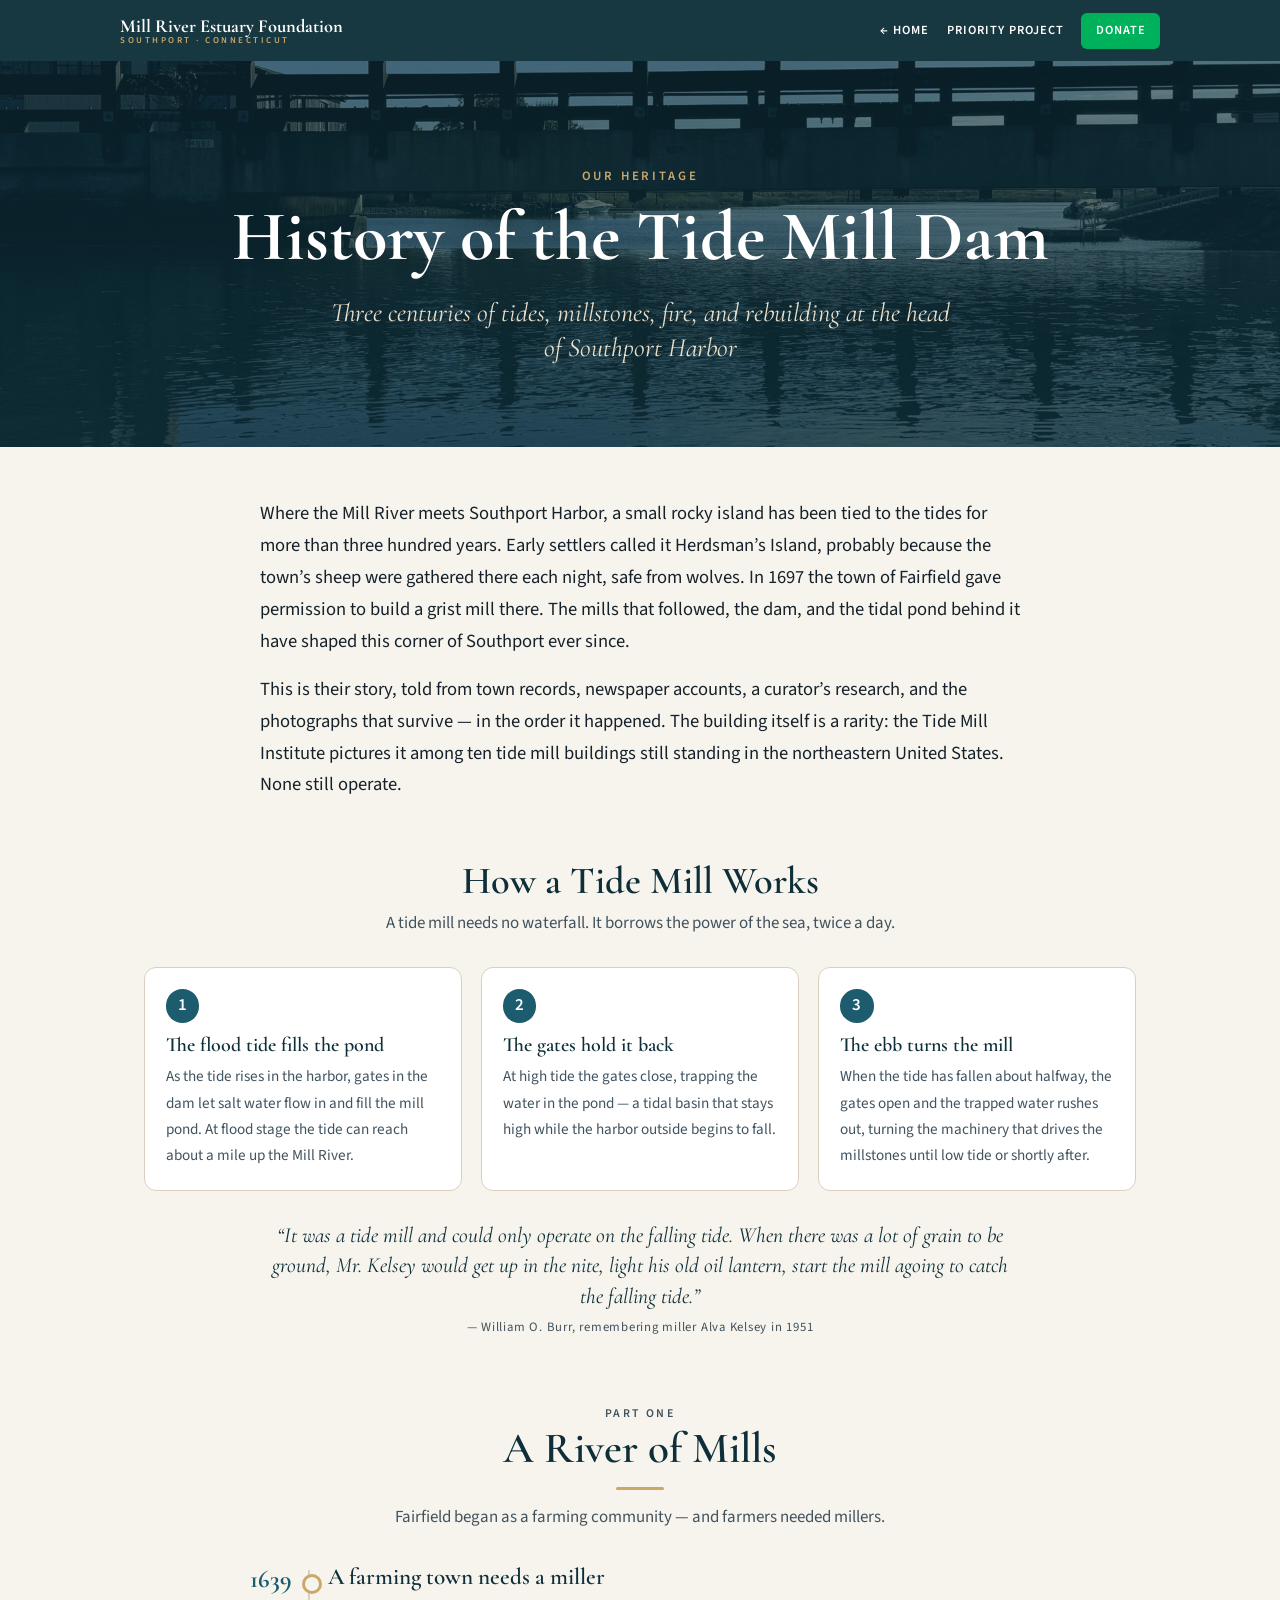
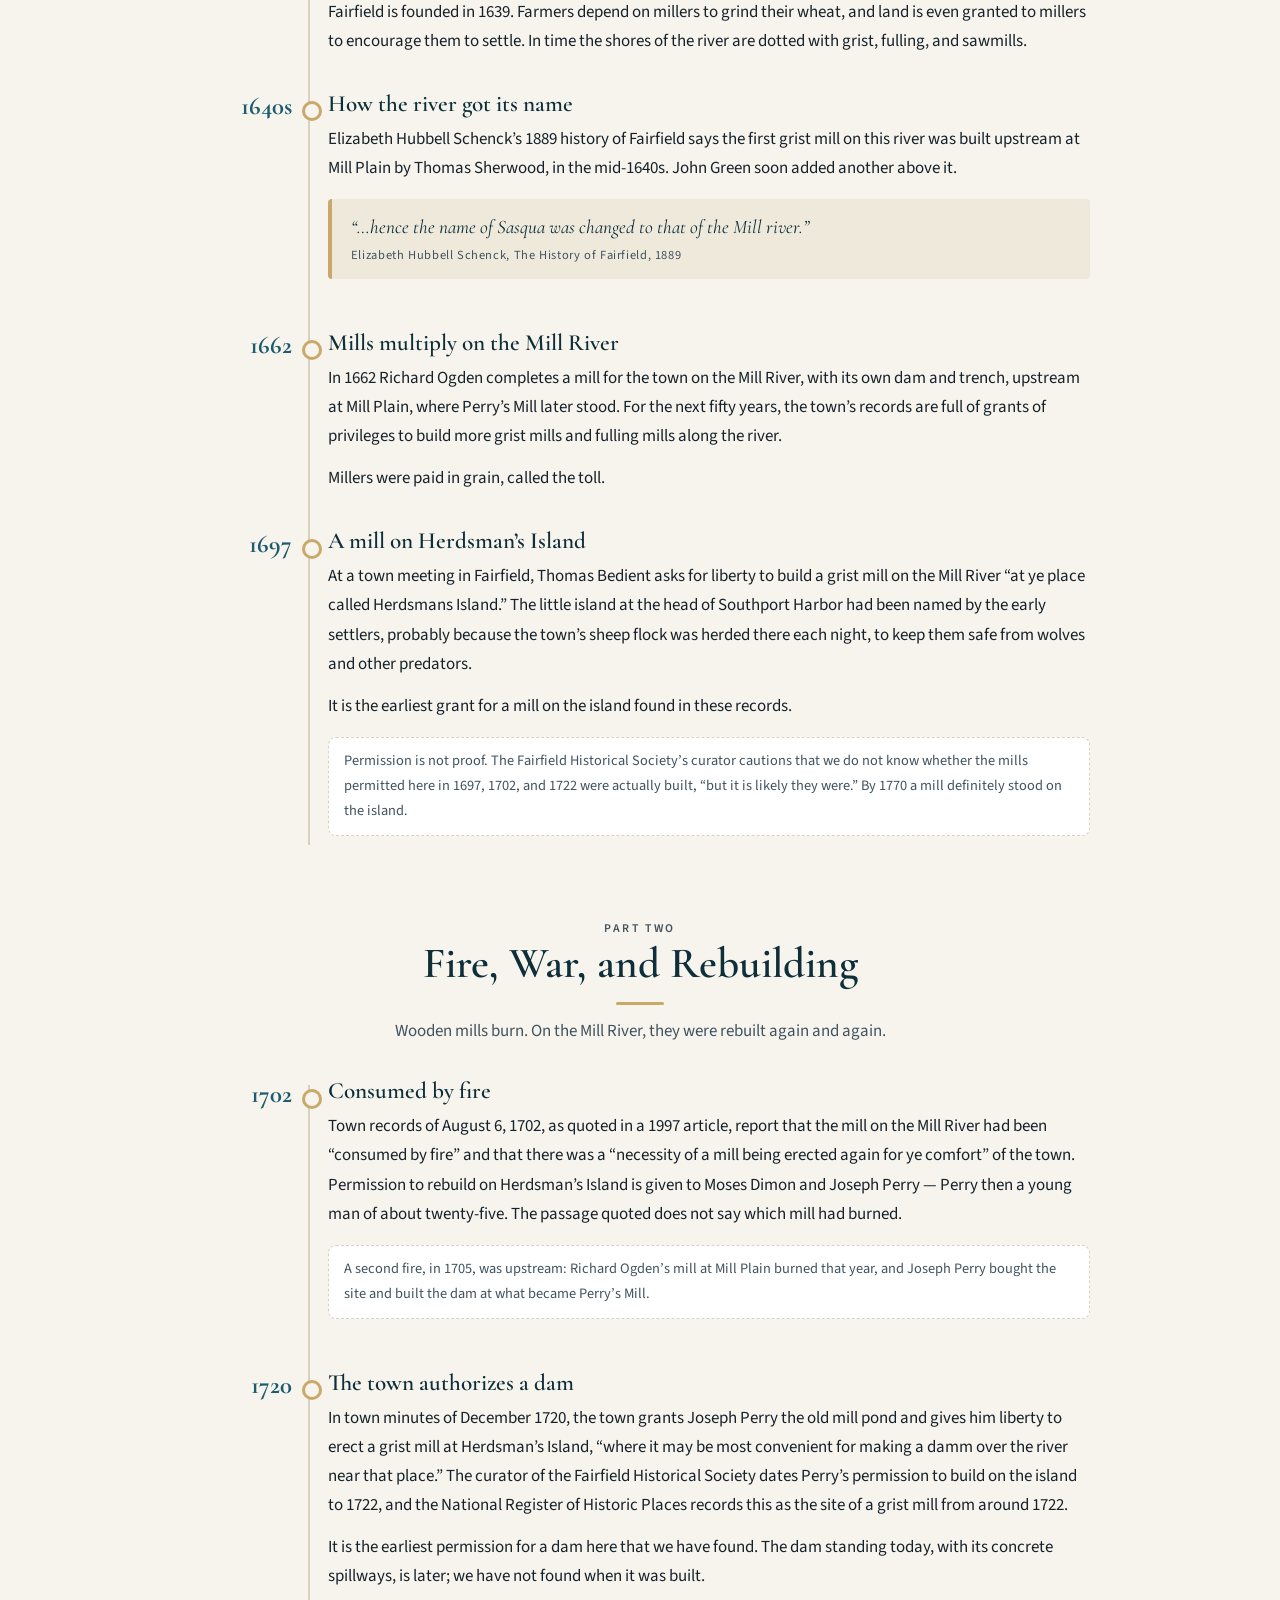
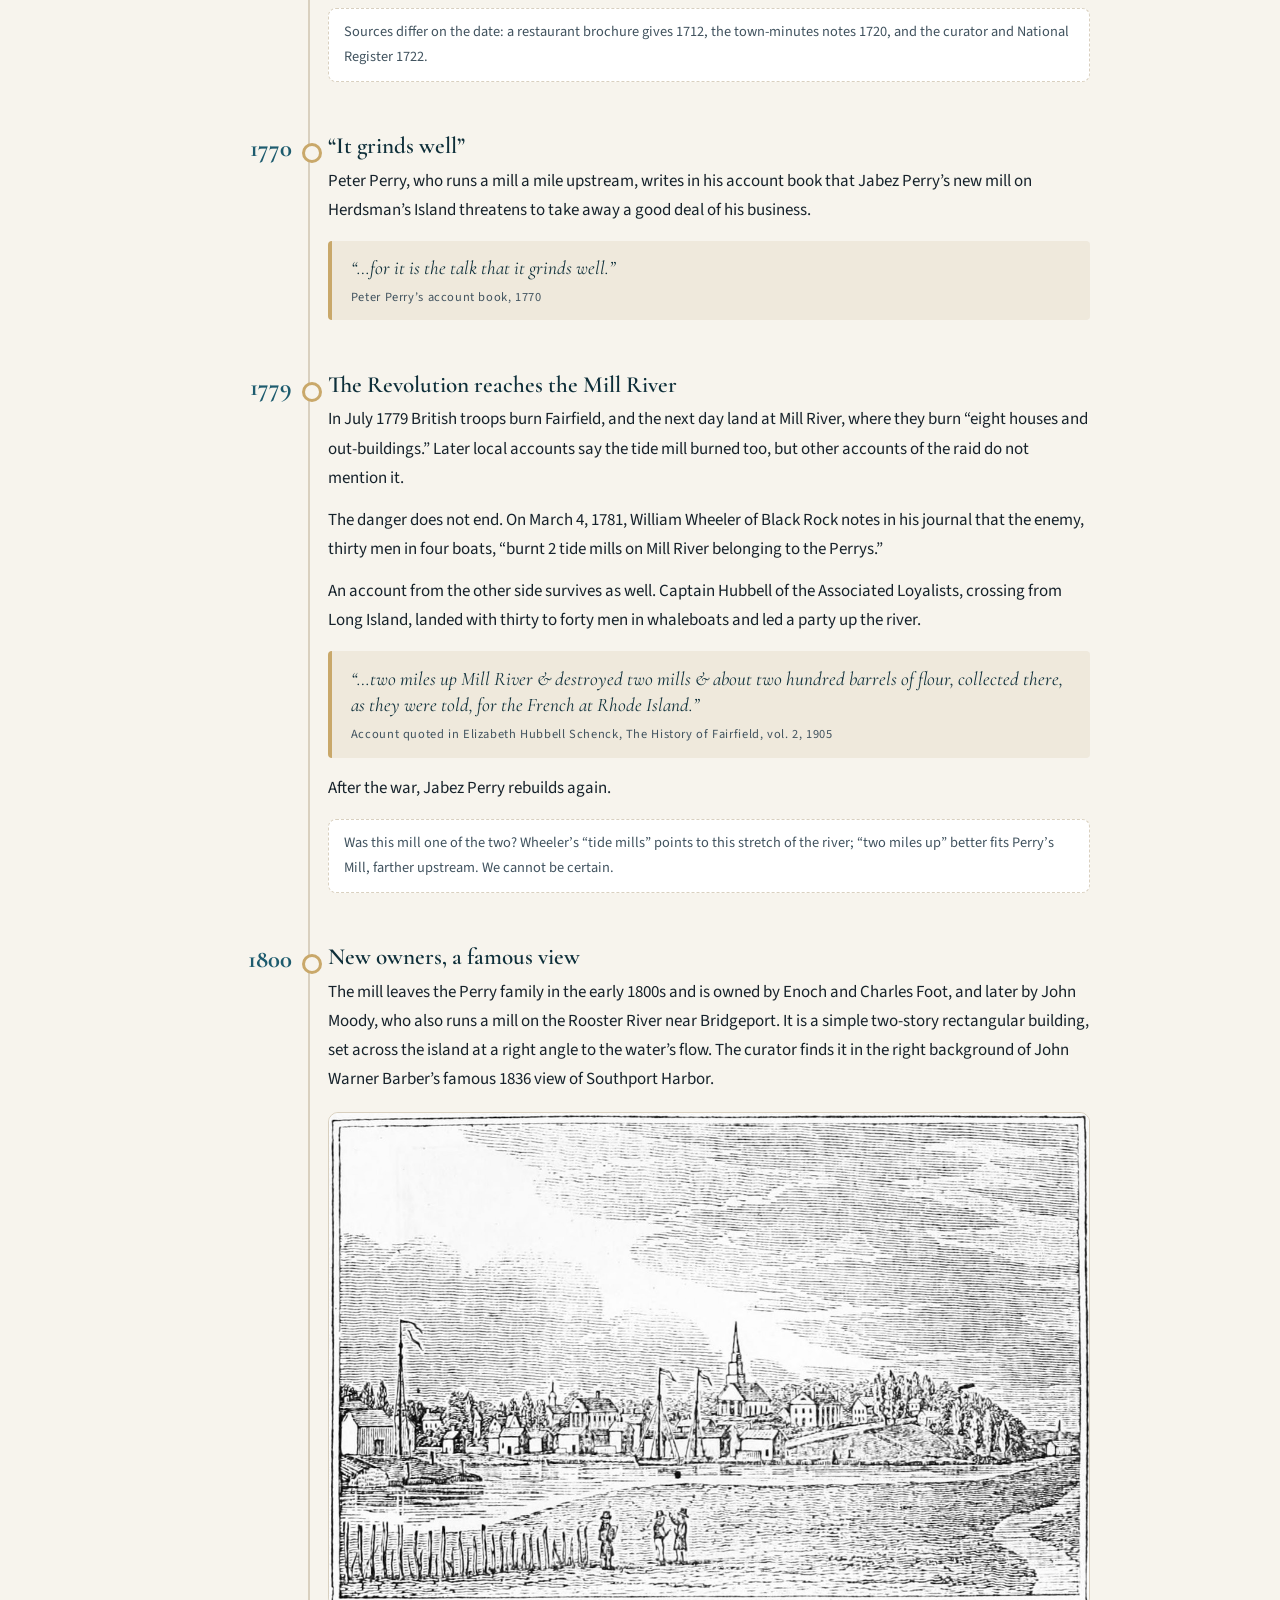
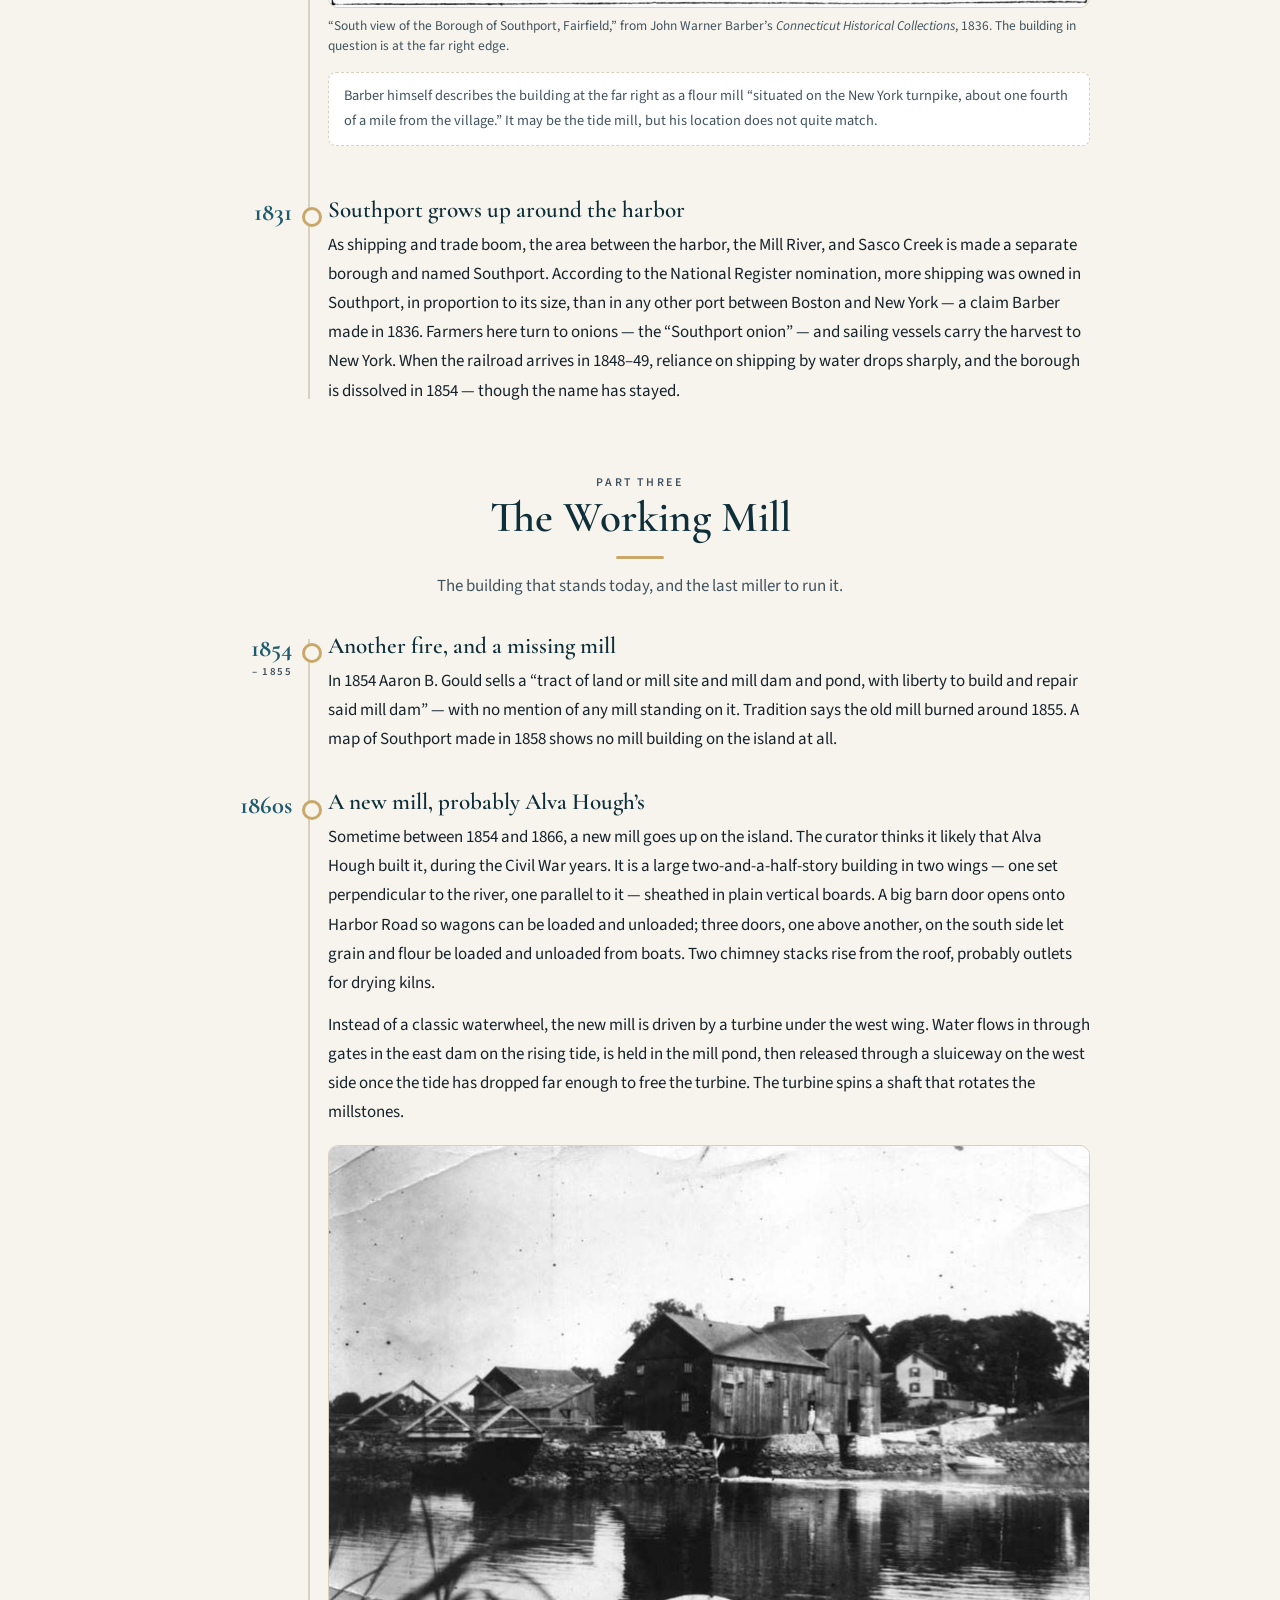
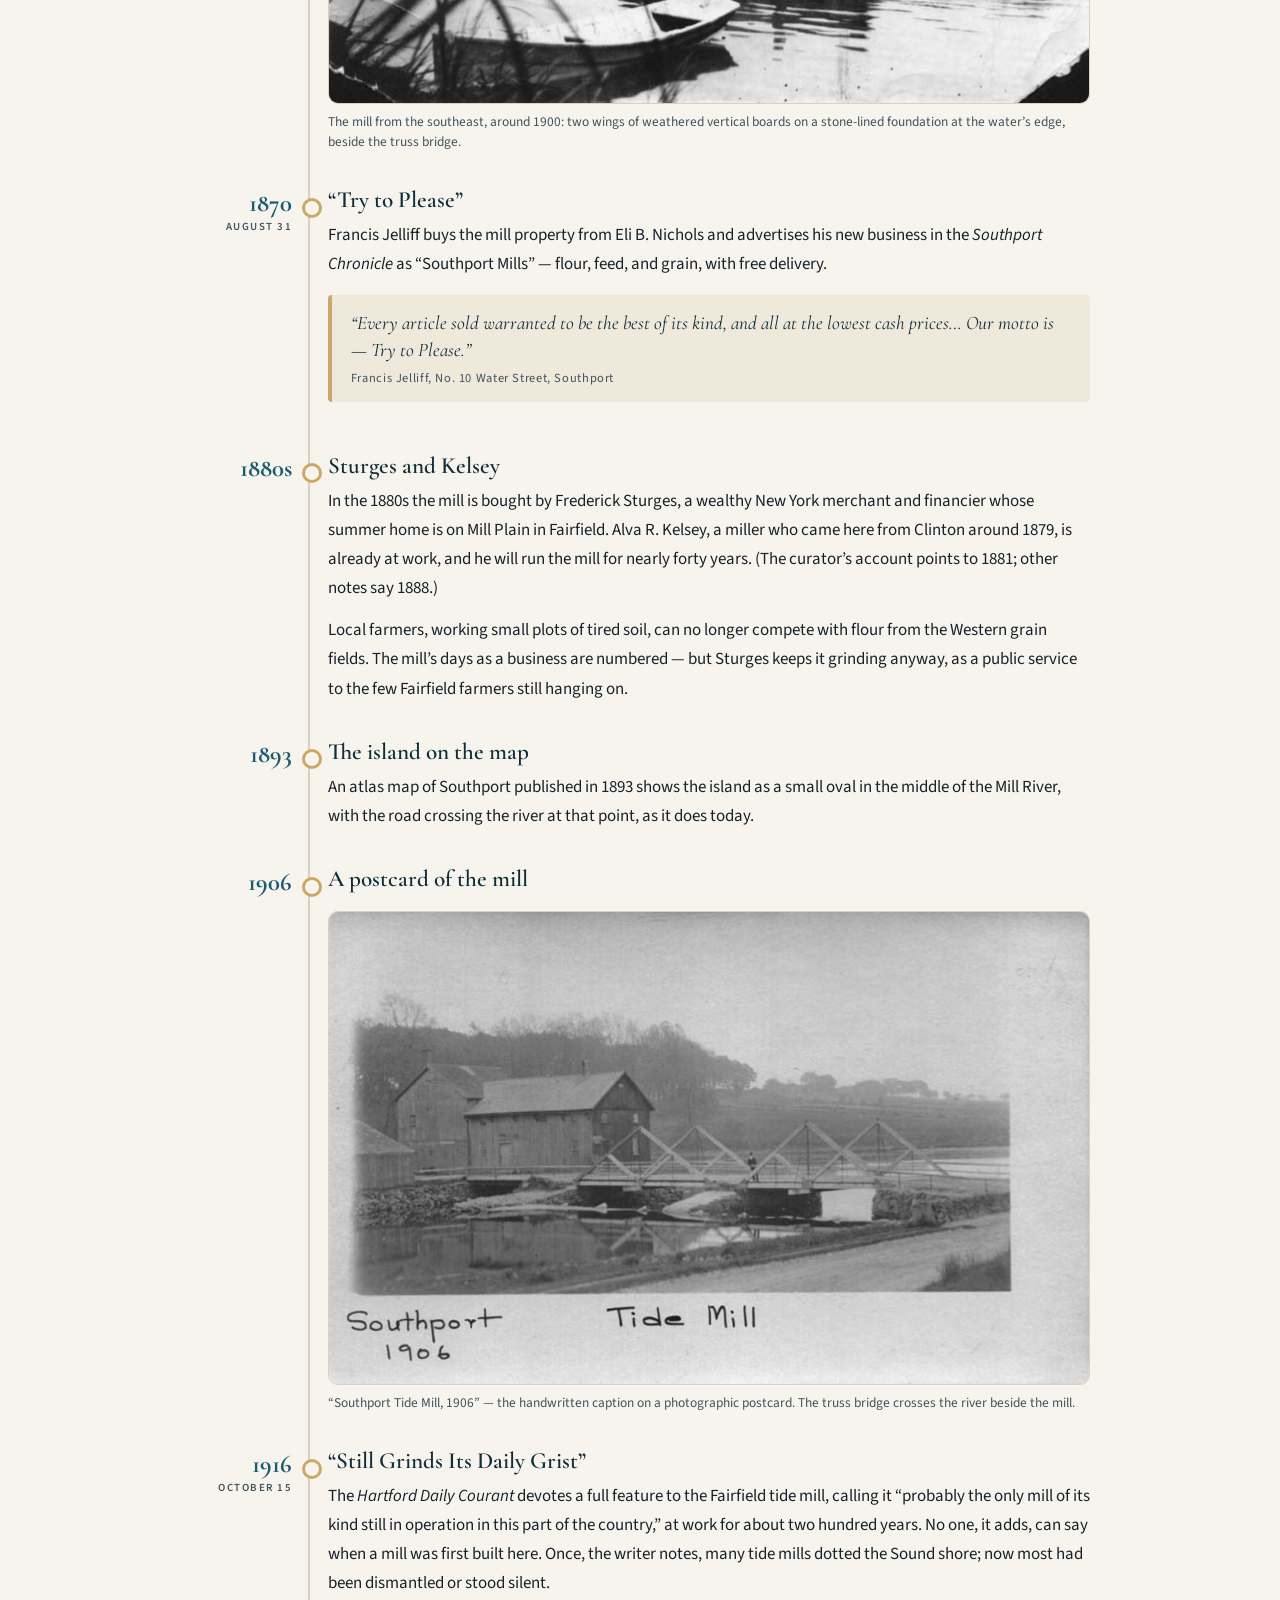
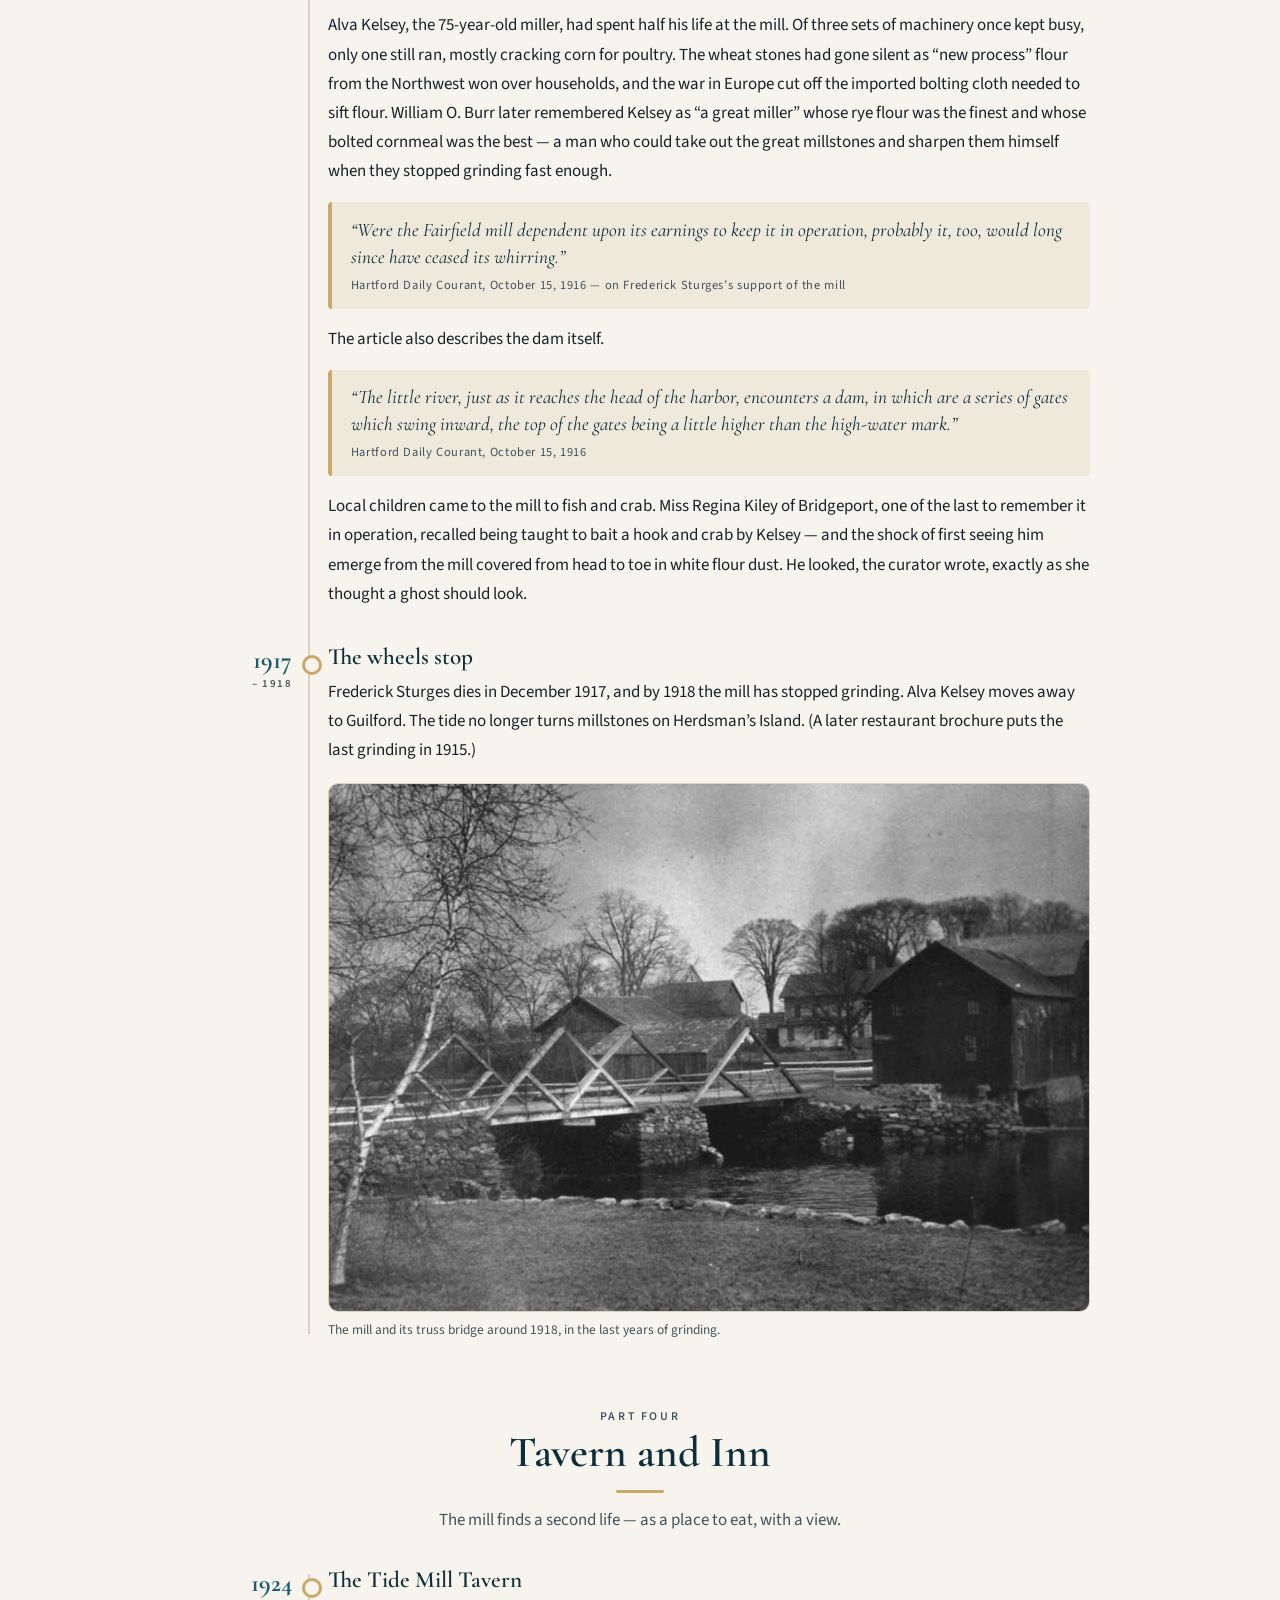
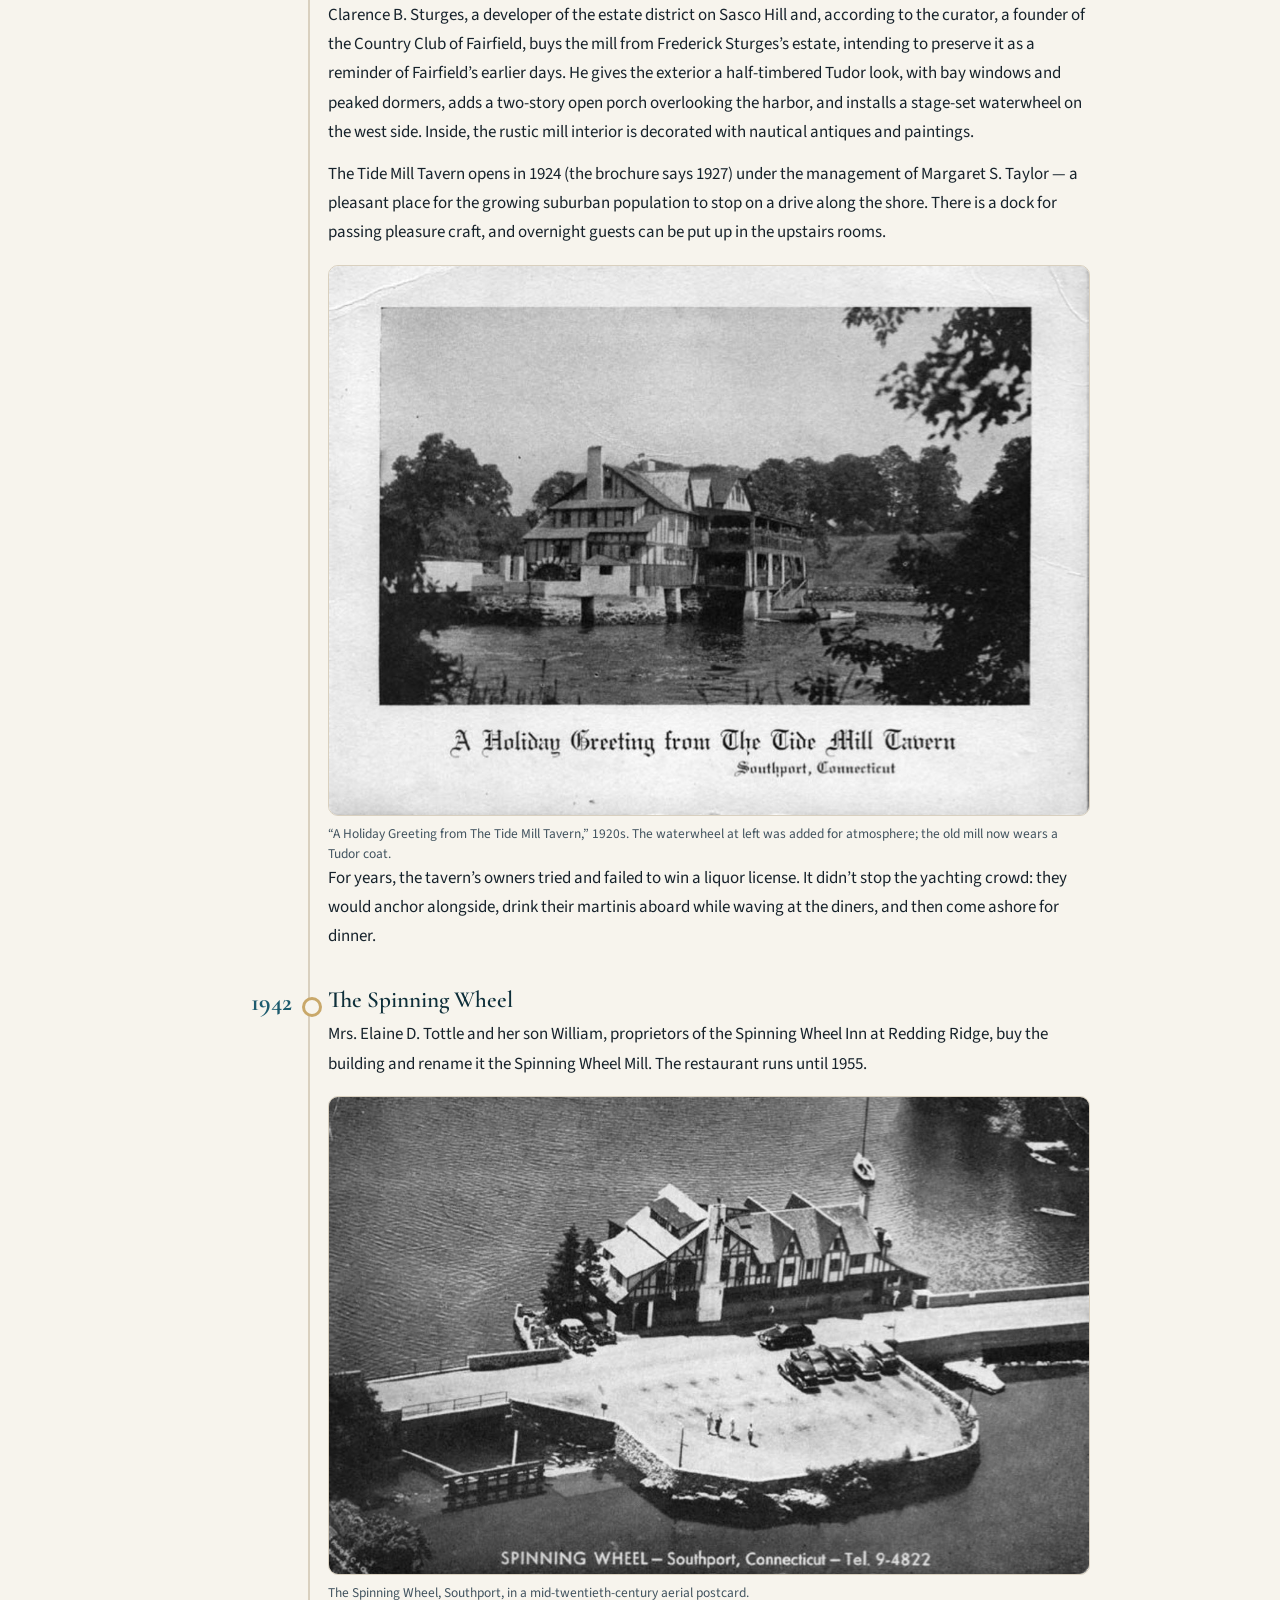
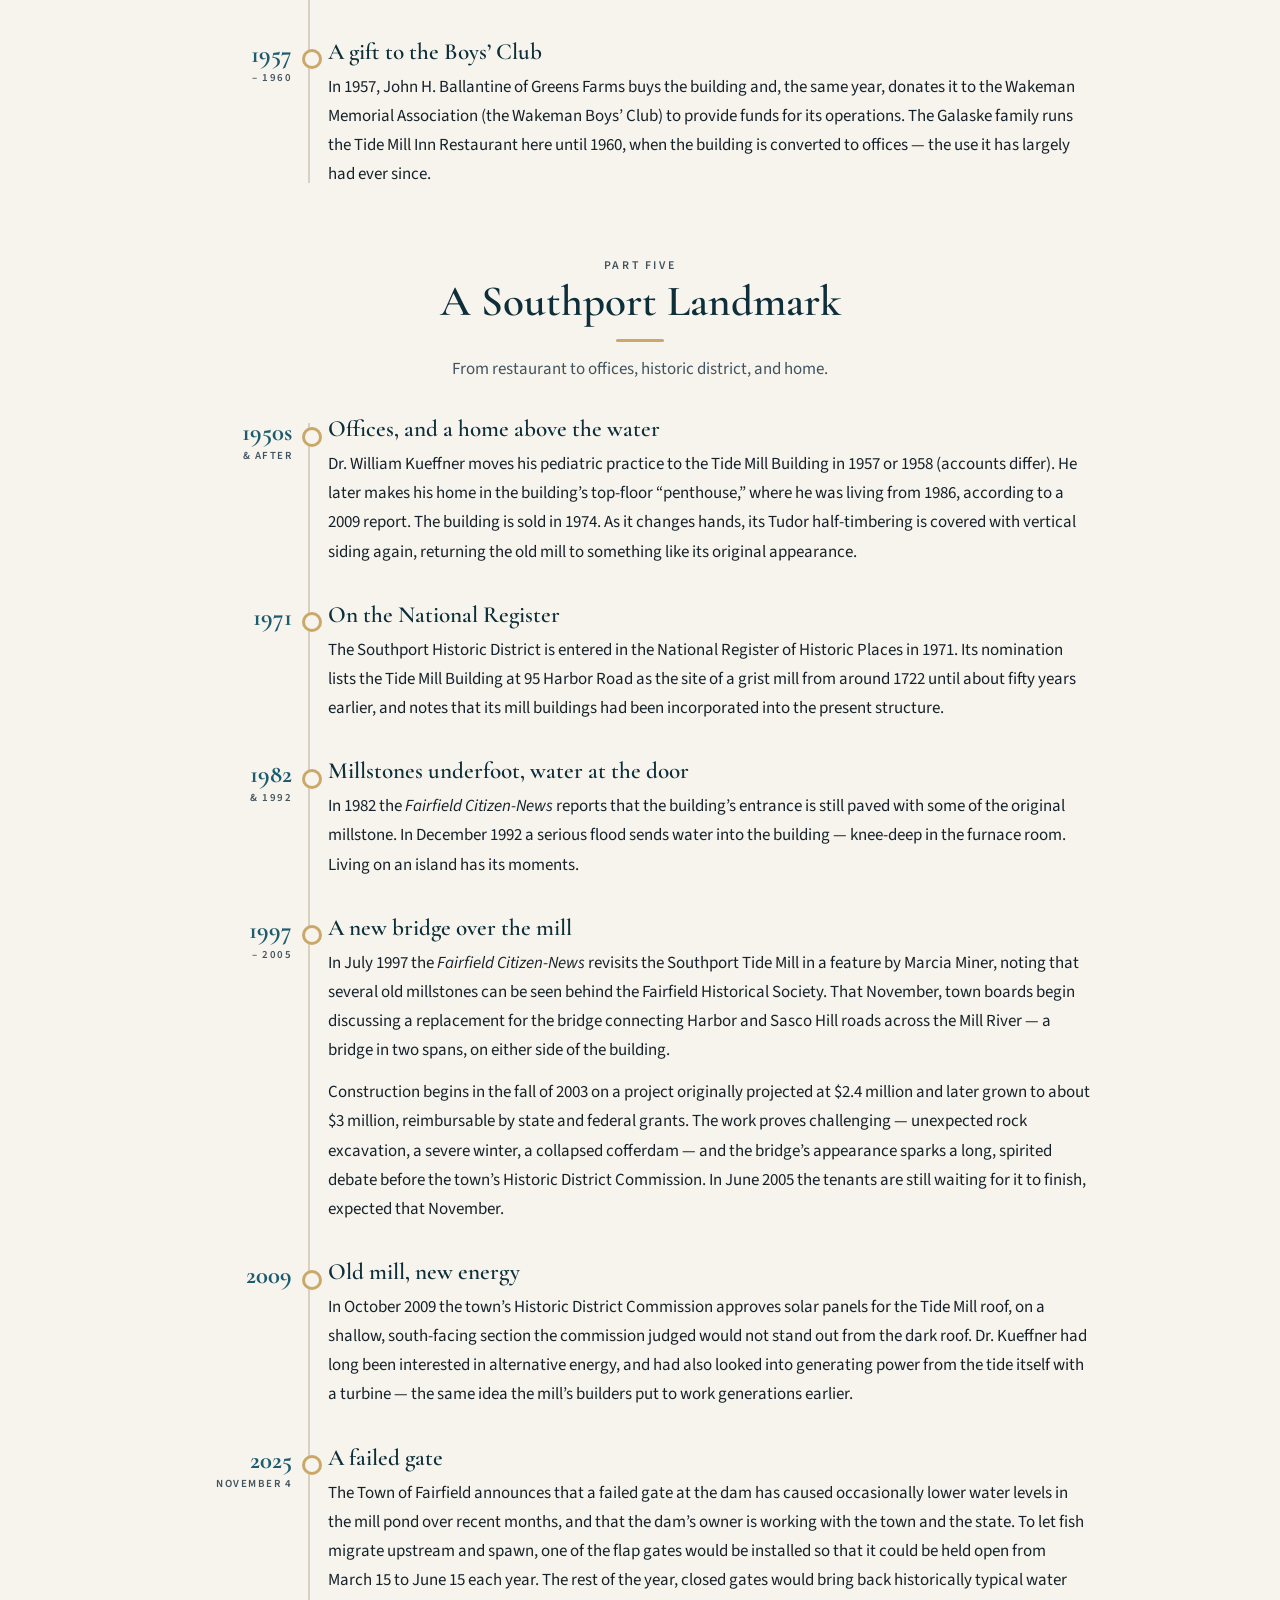
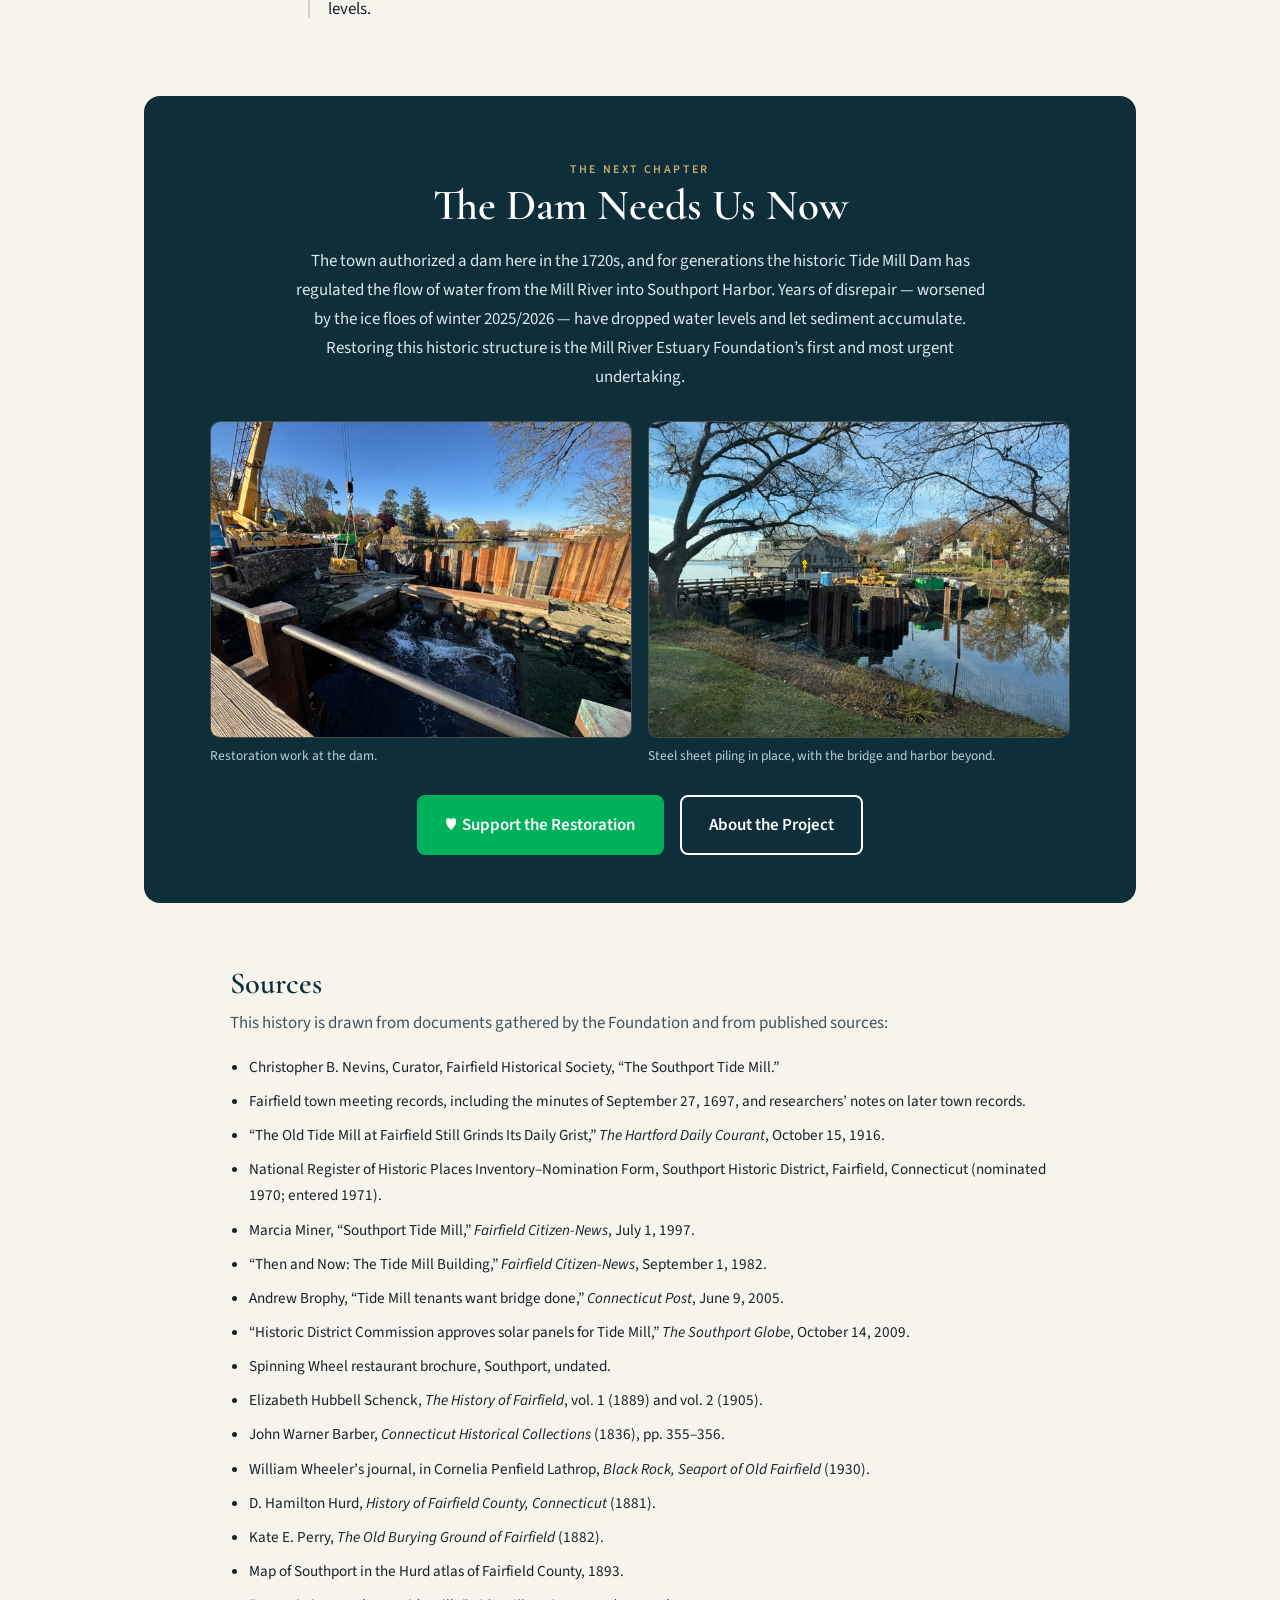
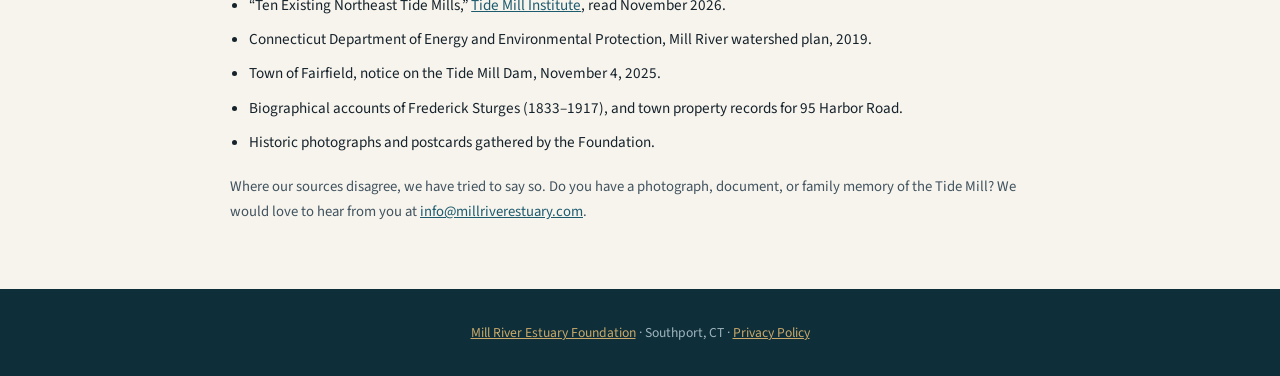
==== commit e7354ca8: "Shorten toll sentence in 1662 history entry Co-Authored-By: Claude Opus 5.5 <noreply@anthropic.com>" ====
--- a/history.html
+++ b/history.html
@@ -224,8 +224,7 @@
           <p>In 1662 Richard Ogden completes a mill for the town on the Mill River, with its own dam and trench, upstream at
             Mill Plain, where Perry&rsquo;s Mill later stood. For the next fifty years, the town&rsquo;s records
             are full of grants of privileges to build more grist mills and fulling mills along the river.</p>
-          <p>Millers were paid in grain: a share of what they ground, usually one sixteenth, called the toll. Until Ogden&rsquo;s
-            mill is finished, the town lets Thomas Sherwood, miller of &ldquo;the new mill on Mill river,&rdquo; keep the toll.</p>
+          <p>Millers were paid in grain, called the toll.</p>
         </div>
       </div>
 
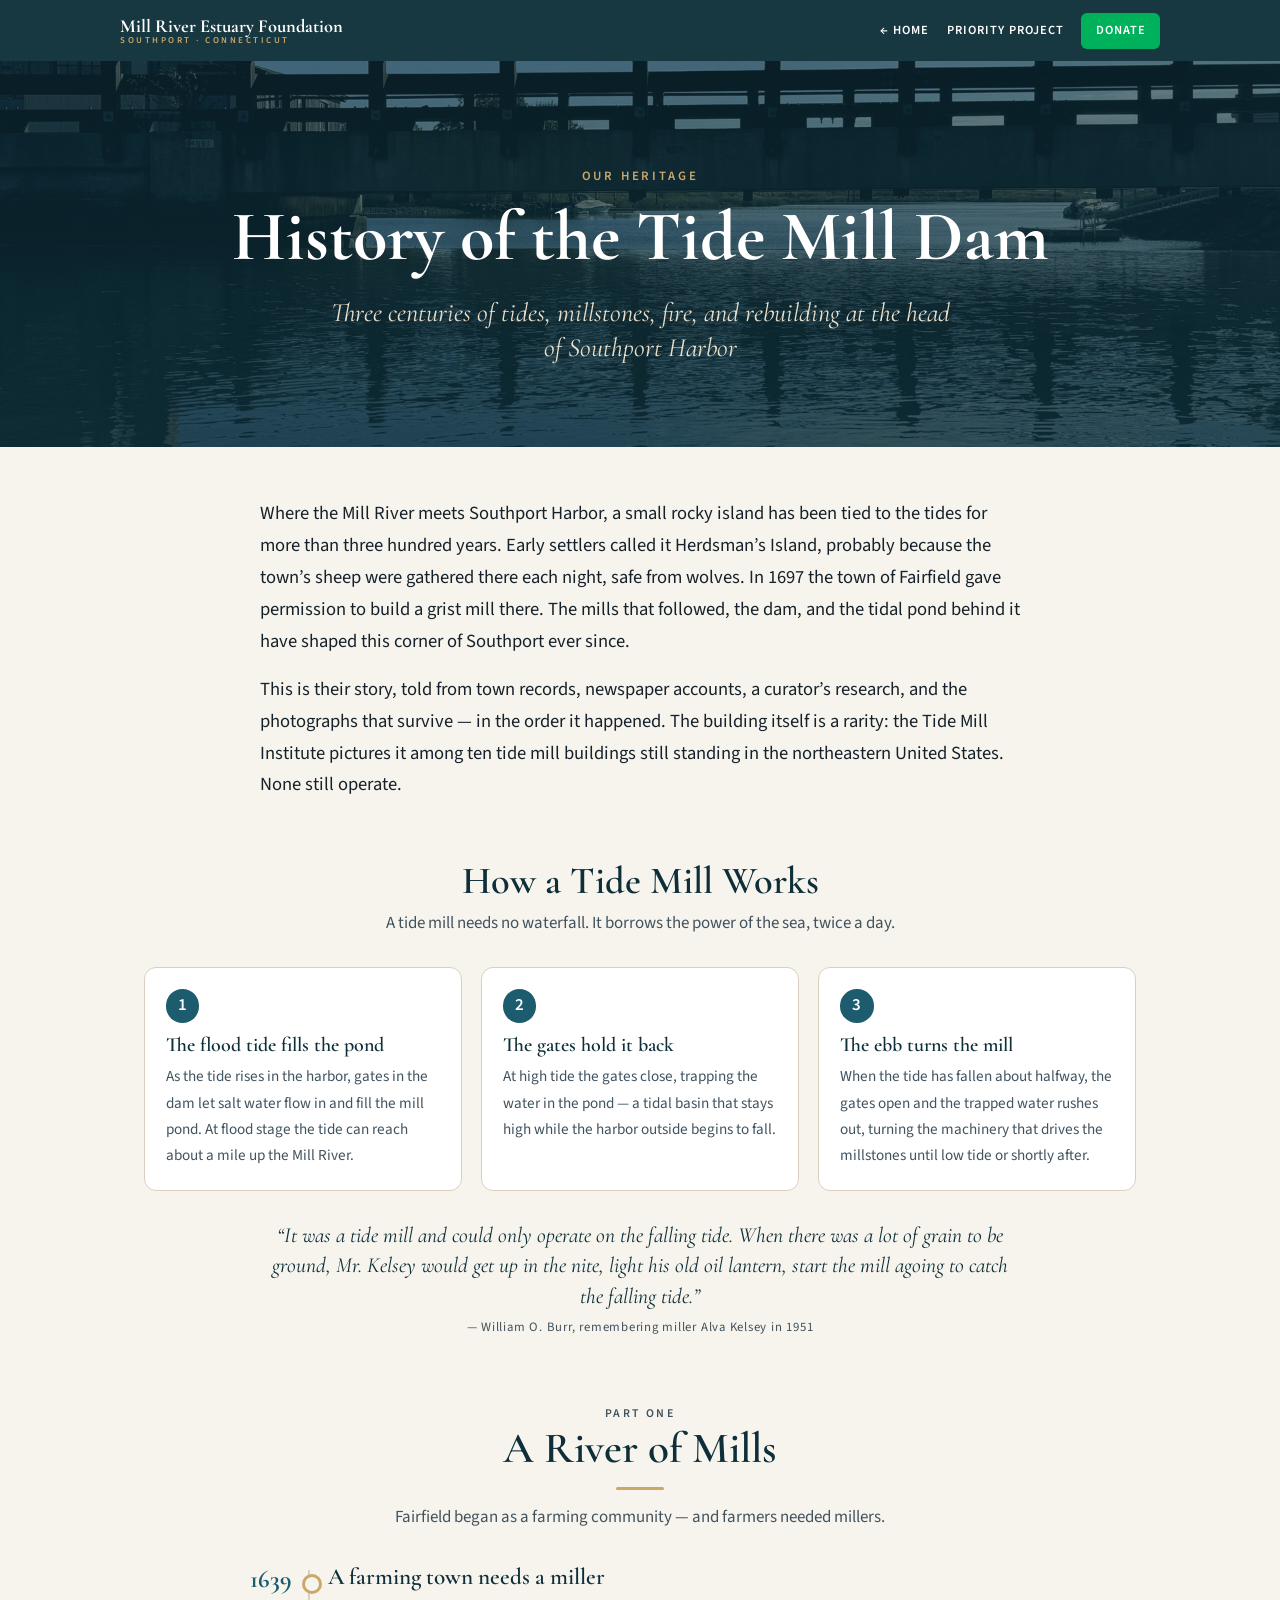
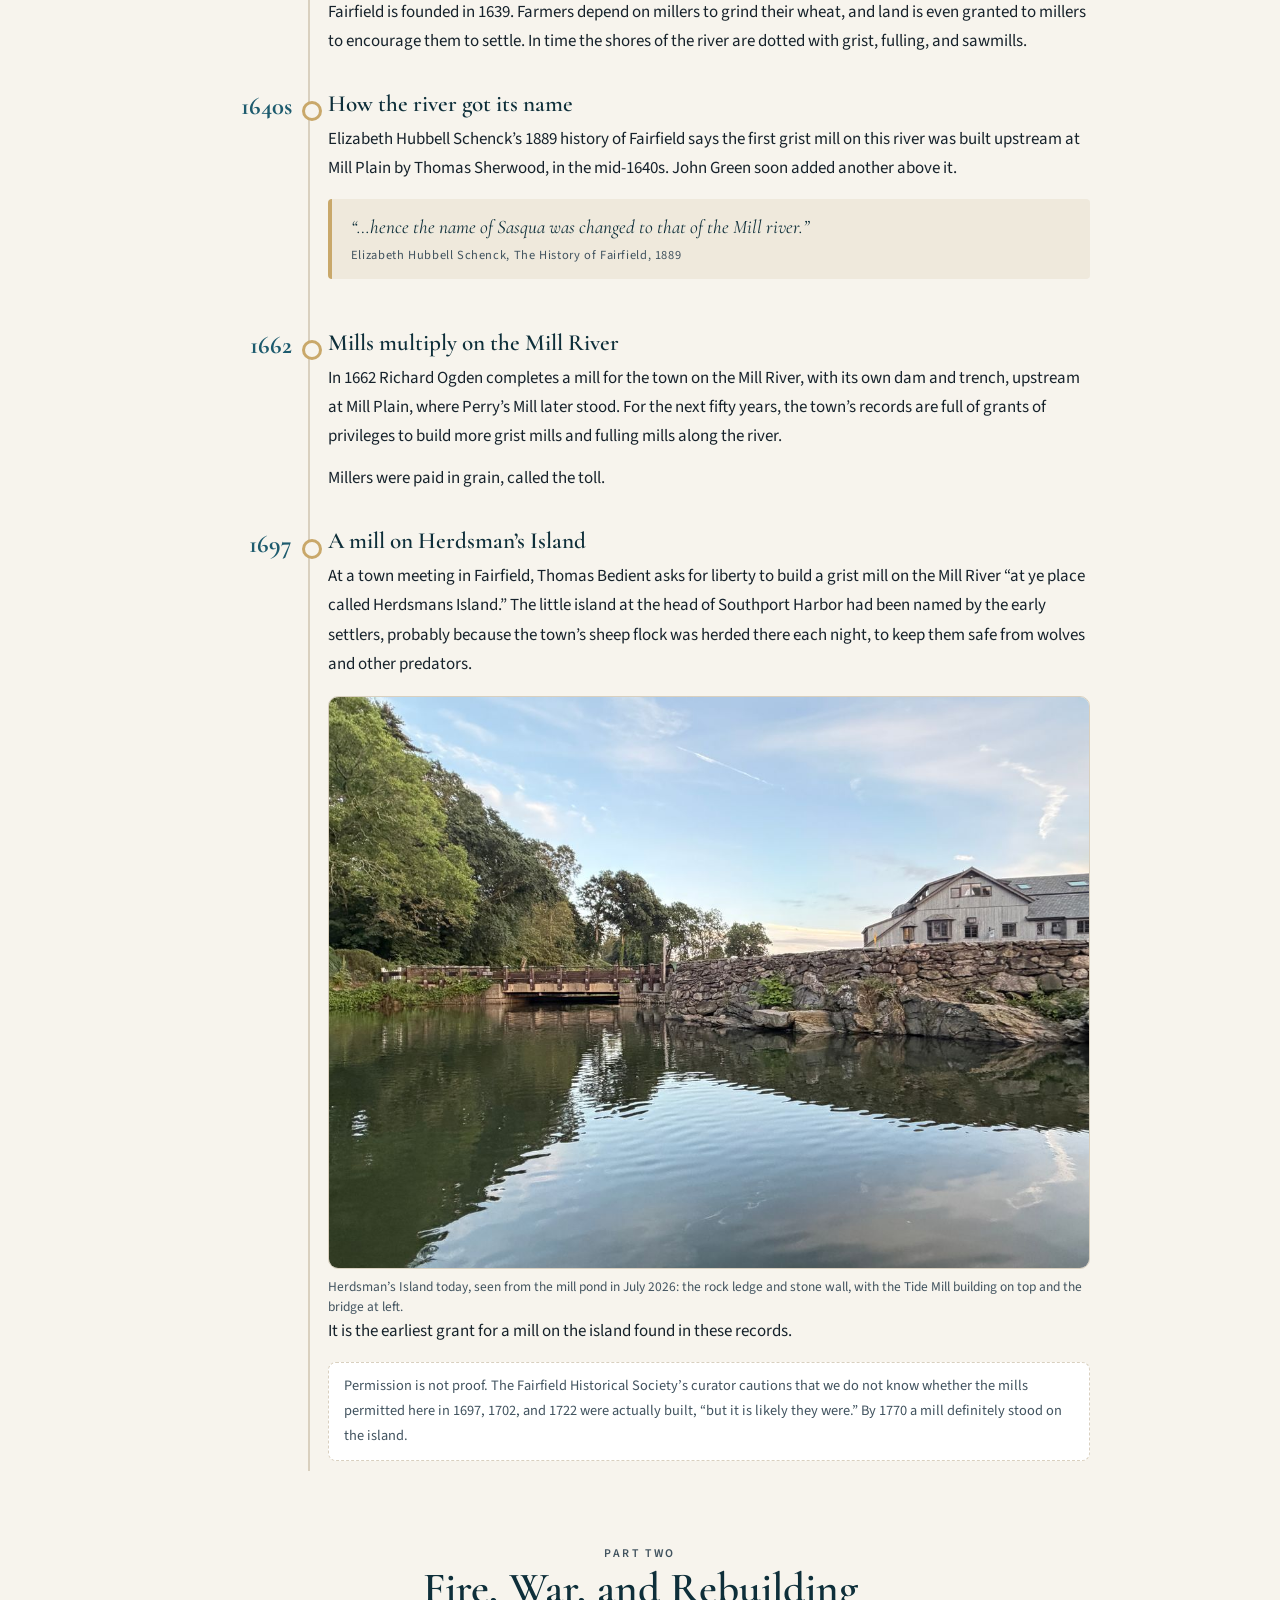
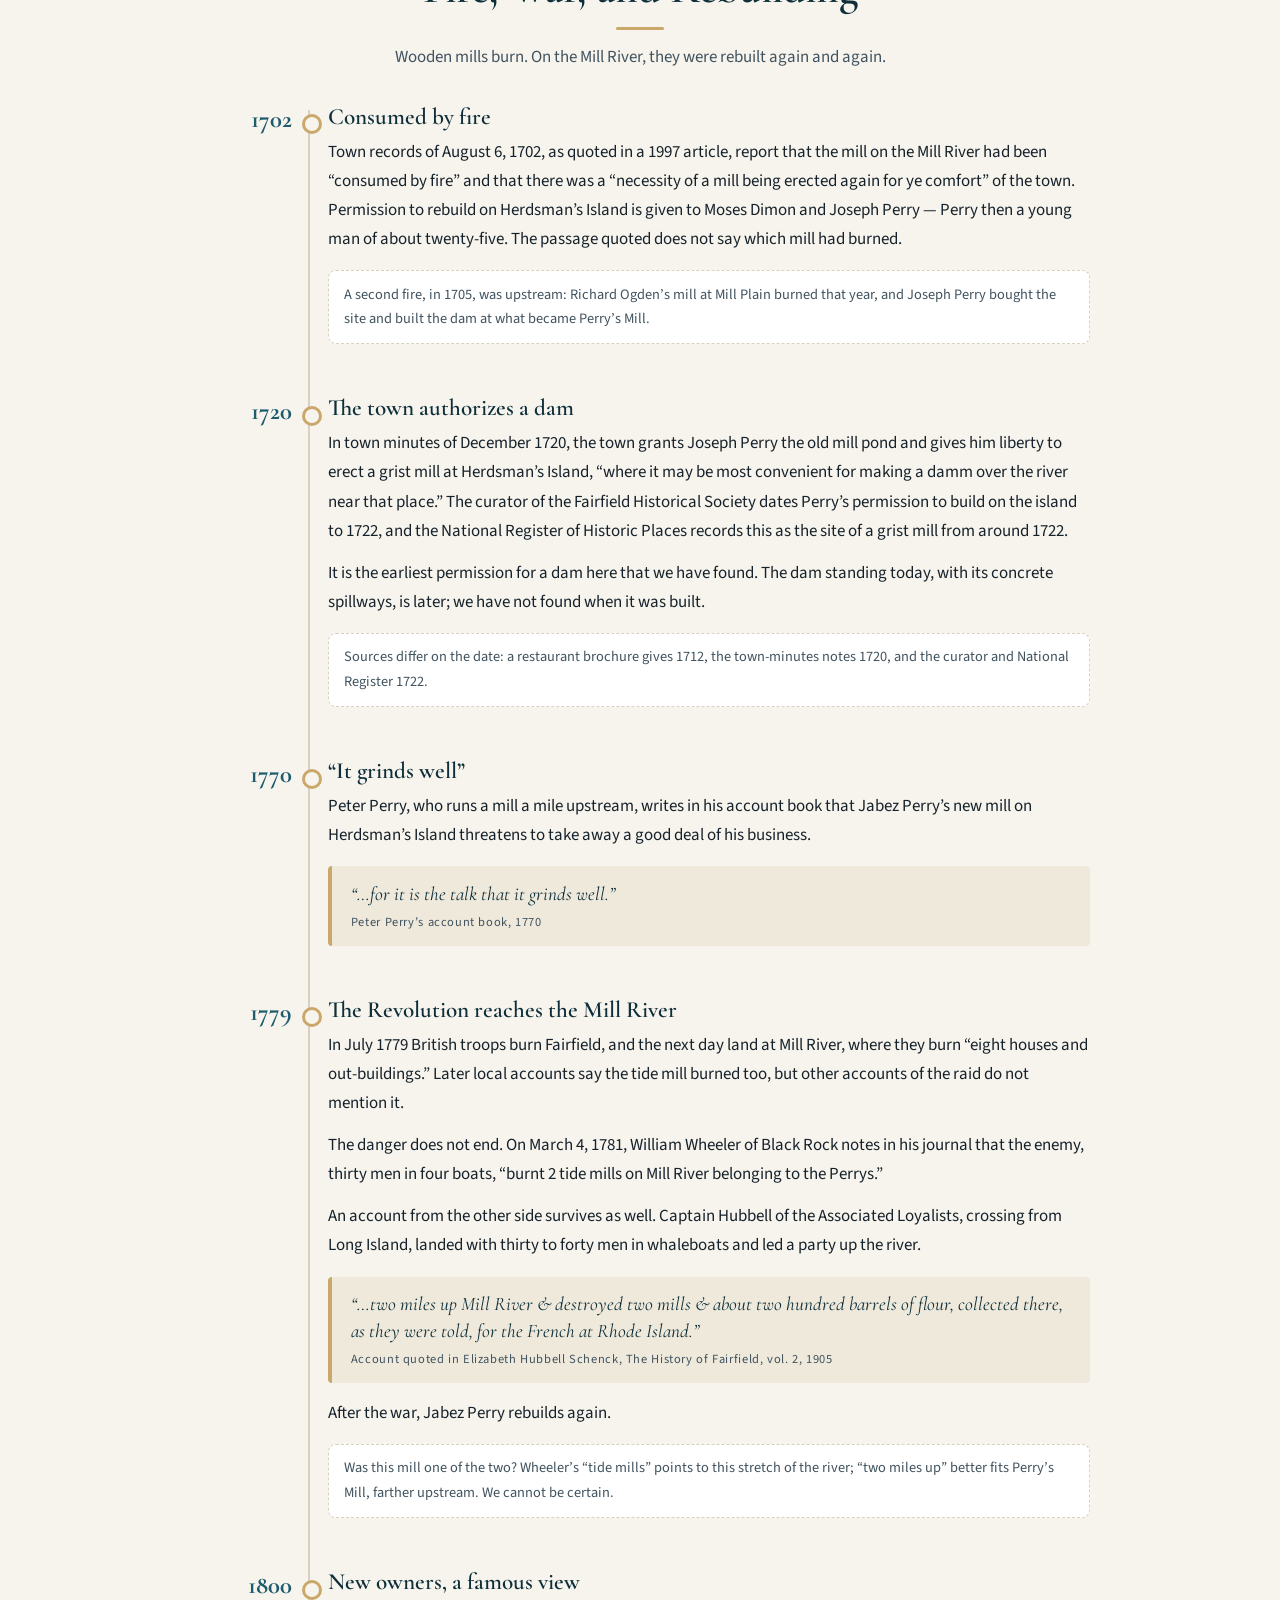
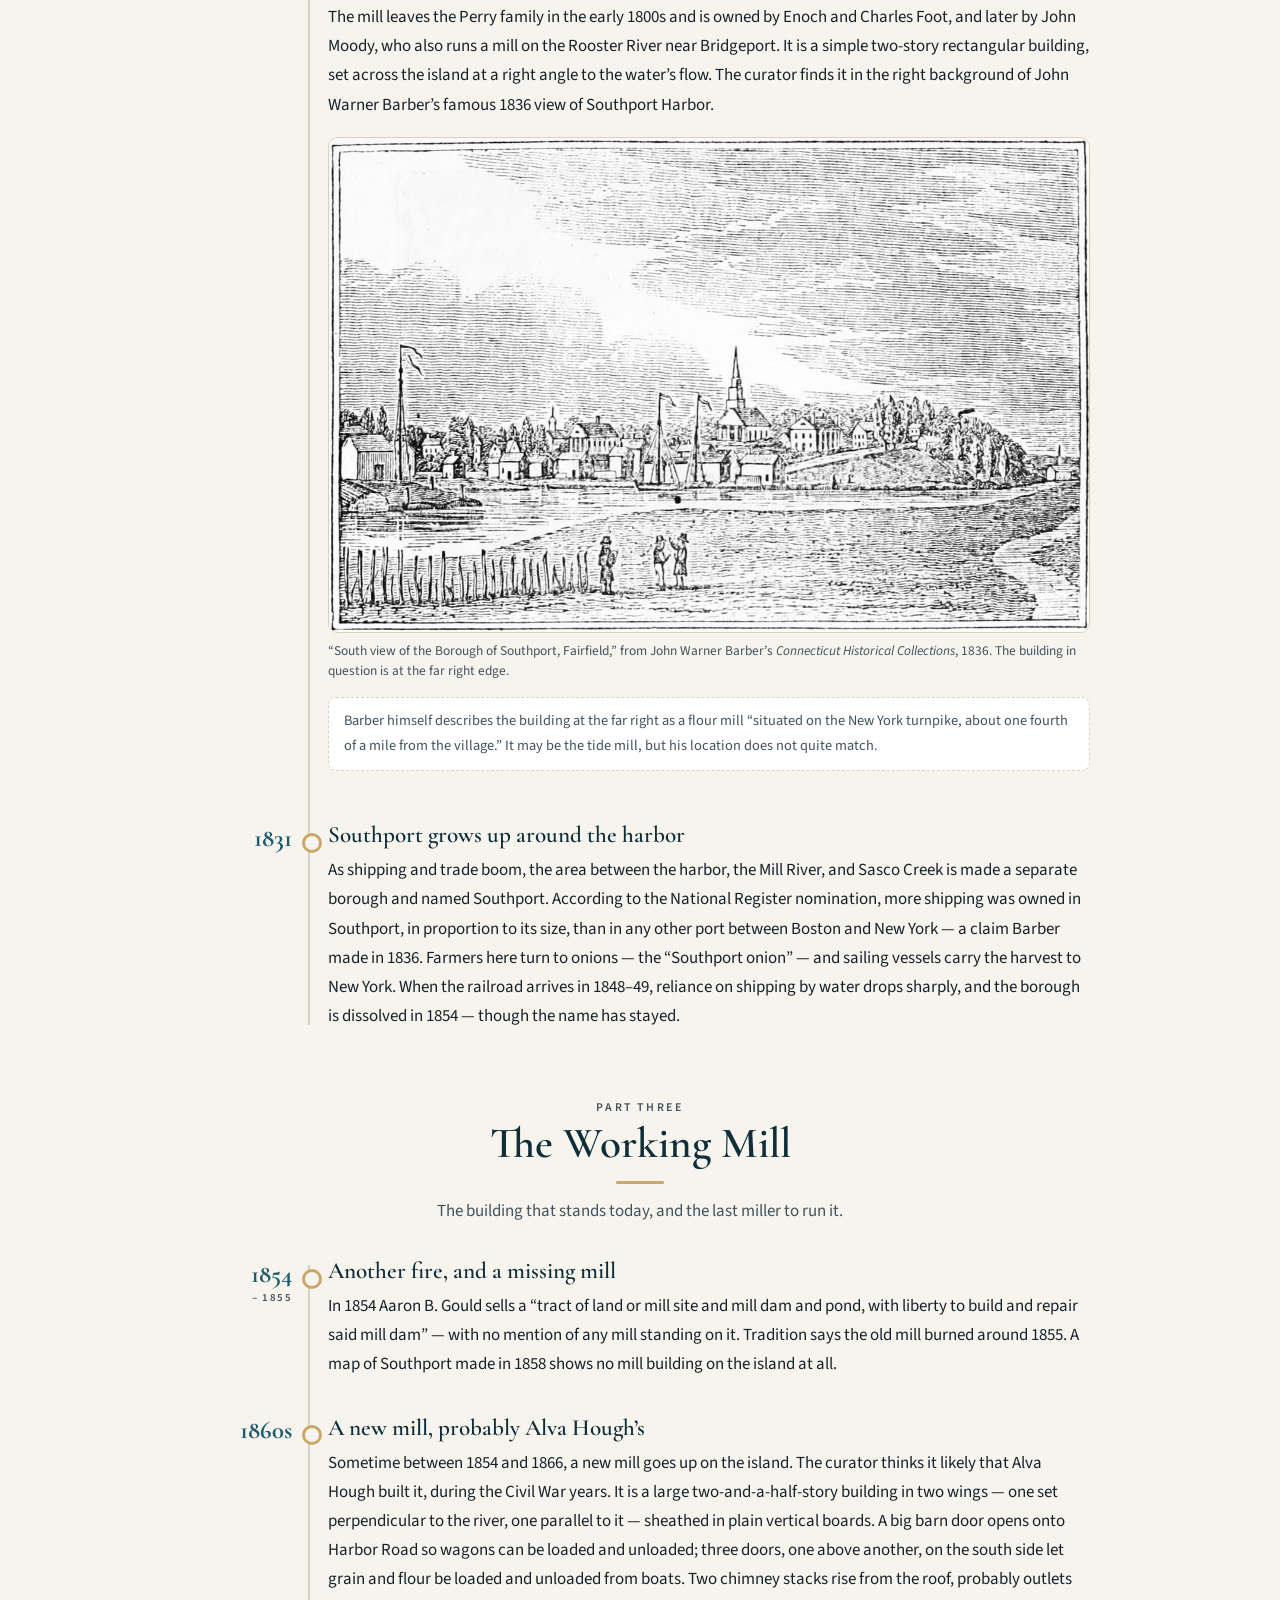
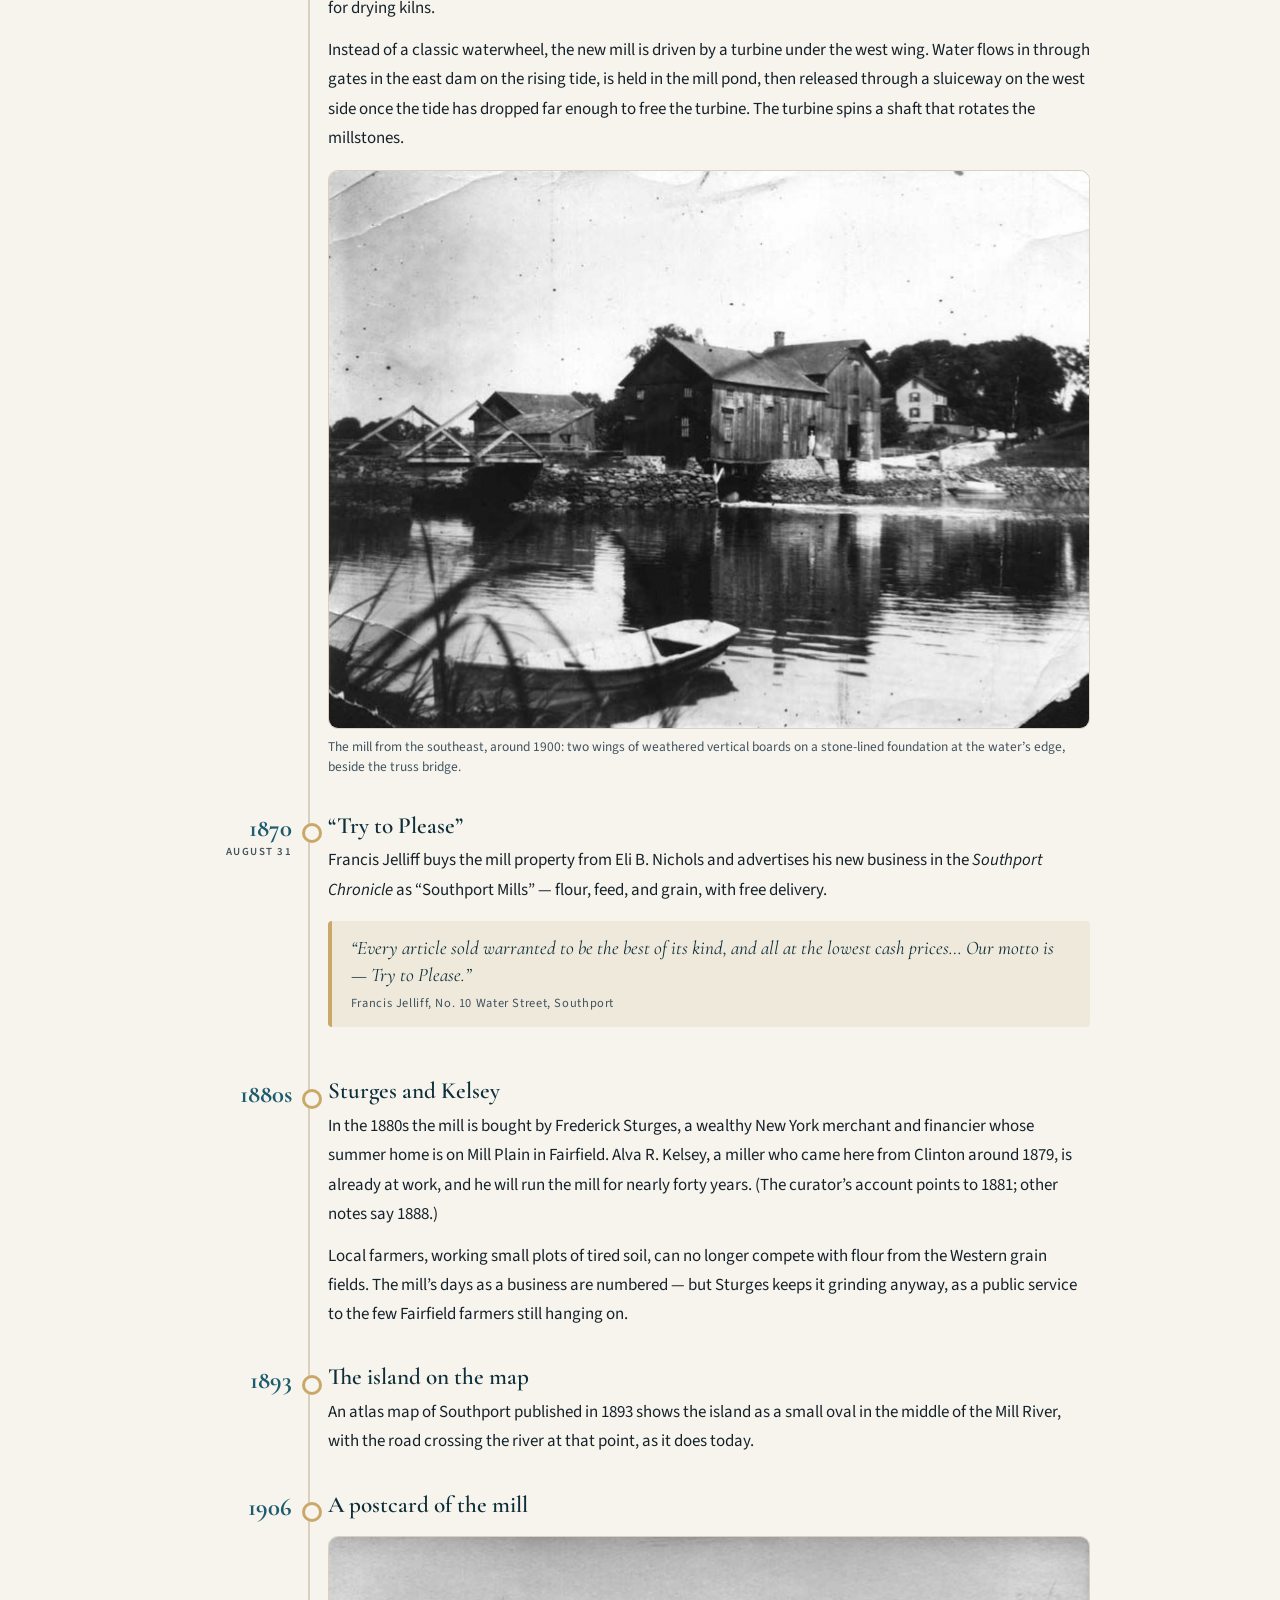
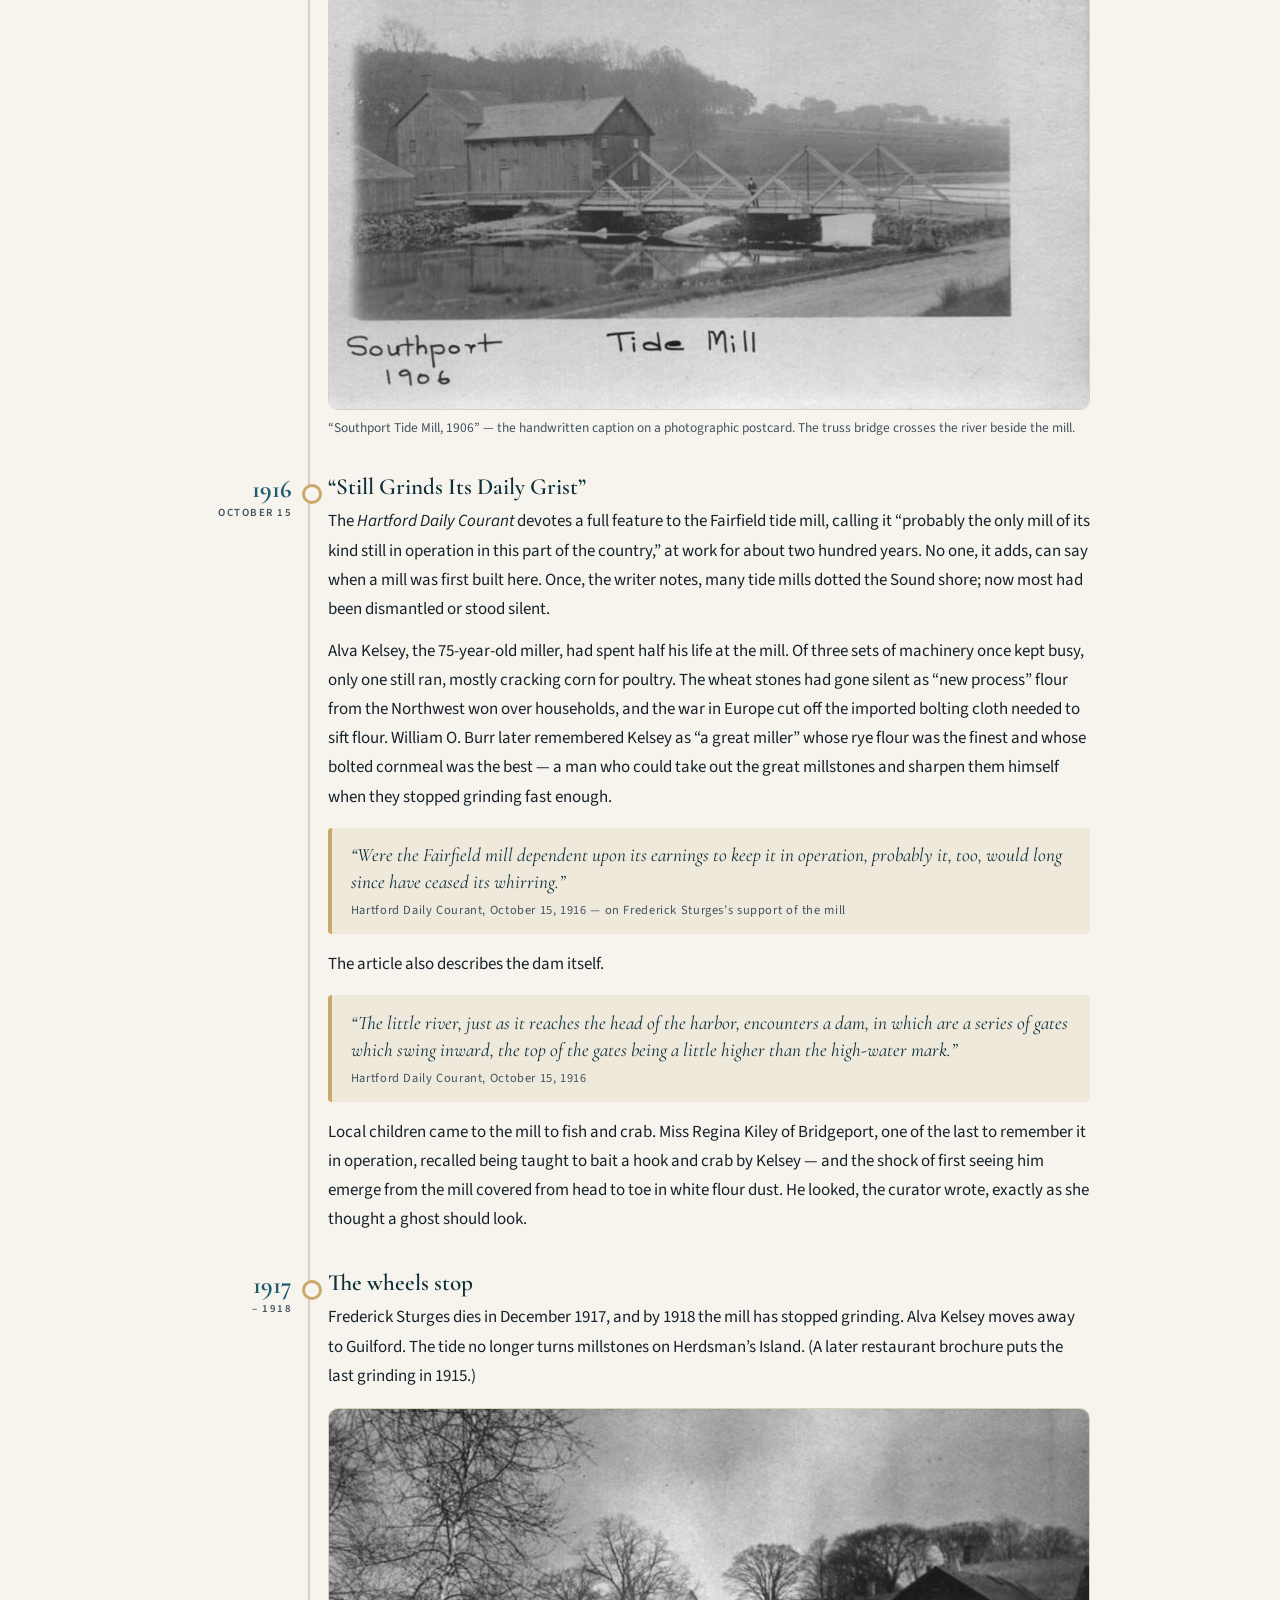
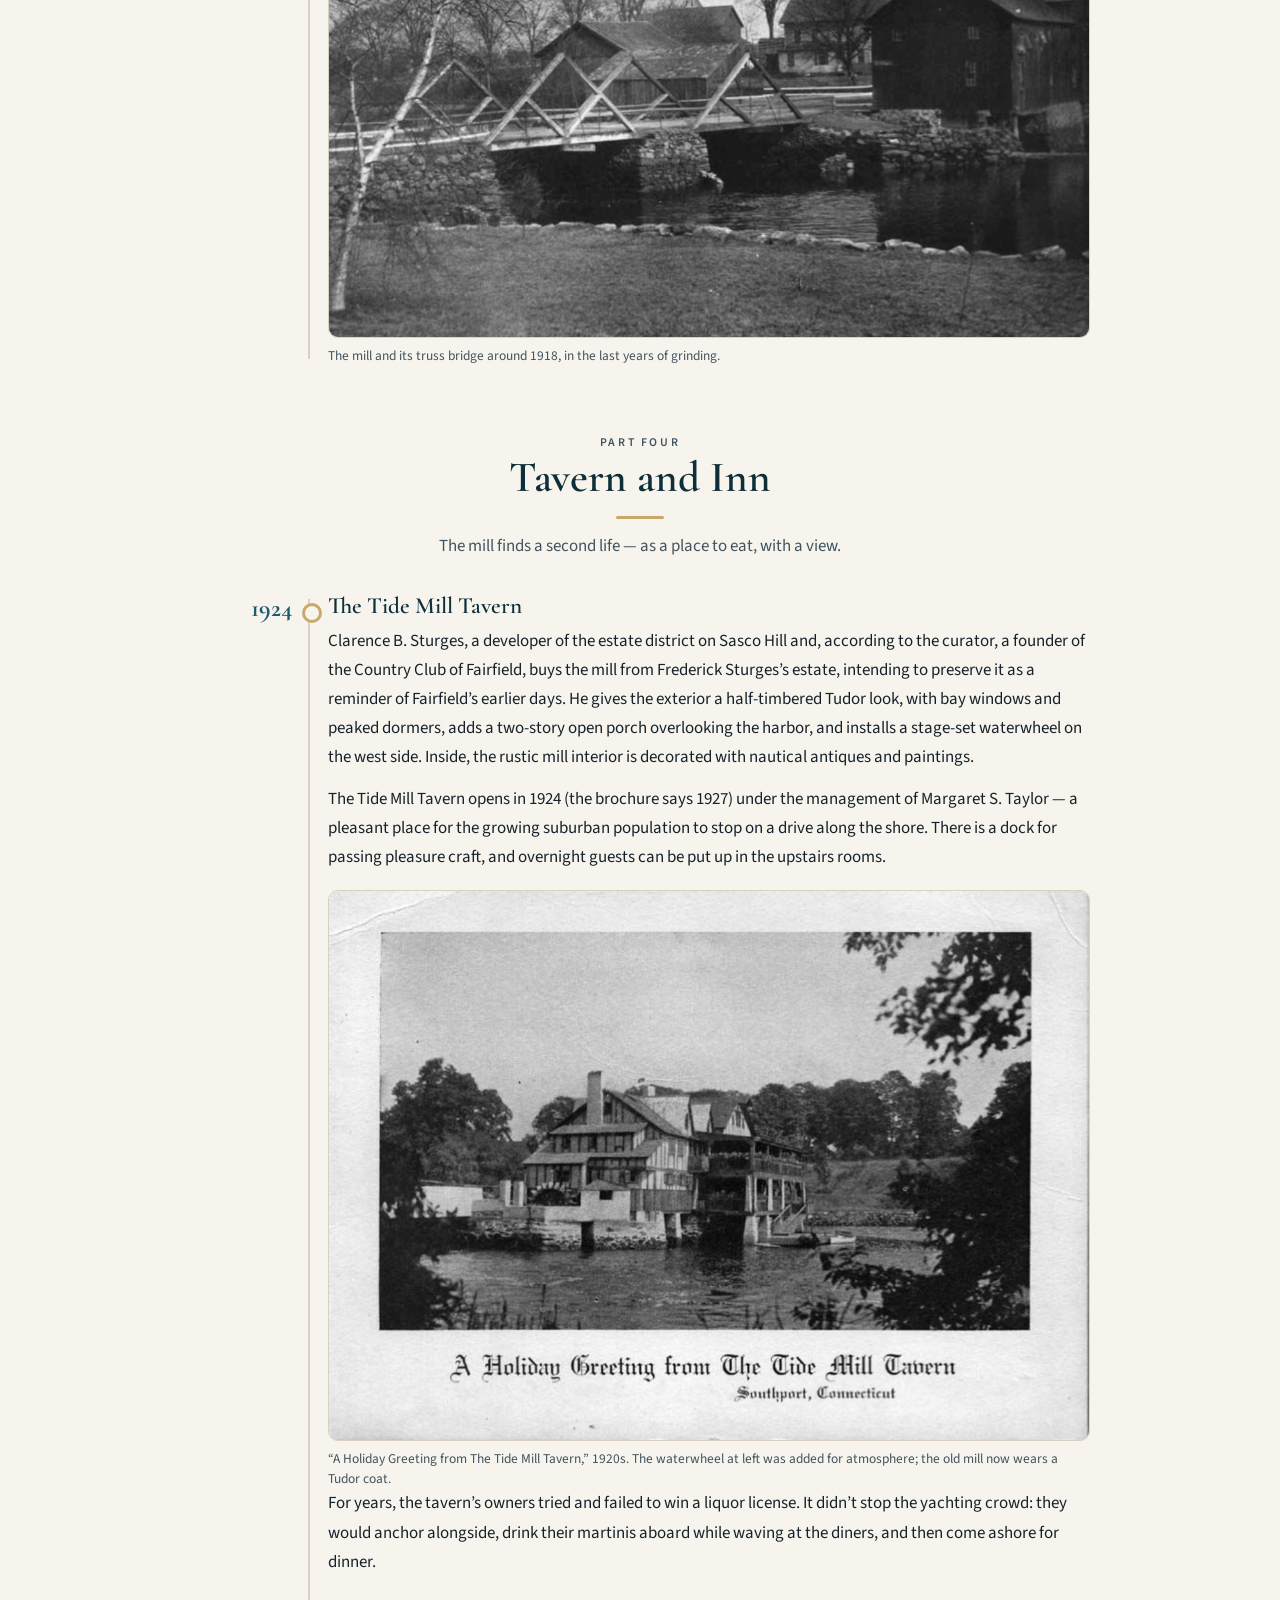
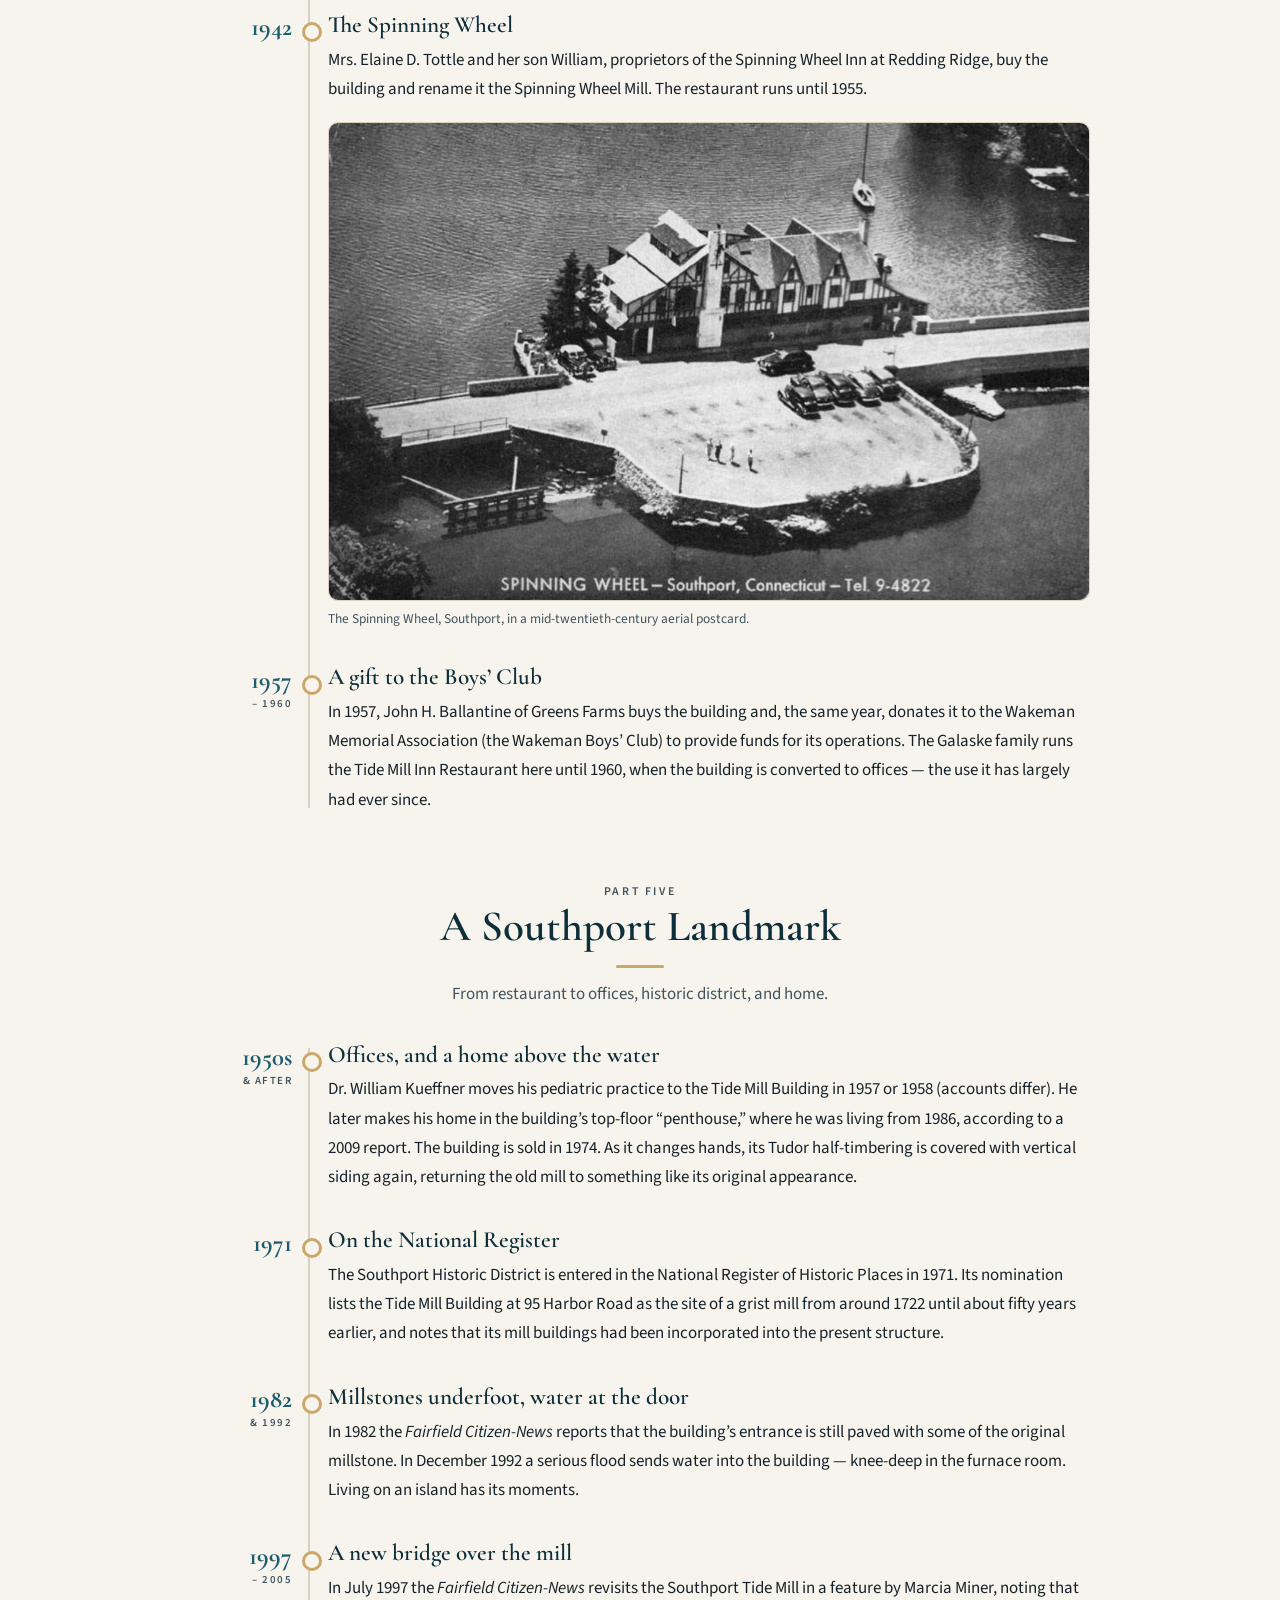
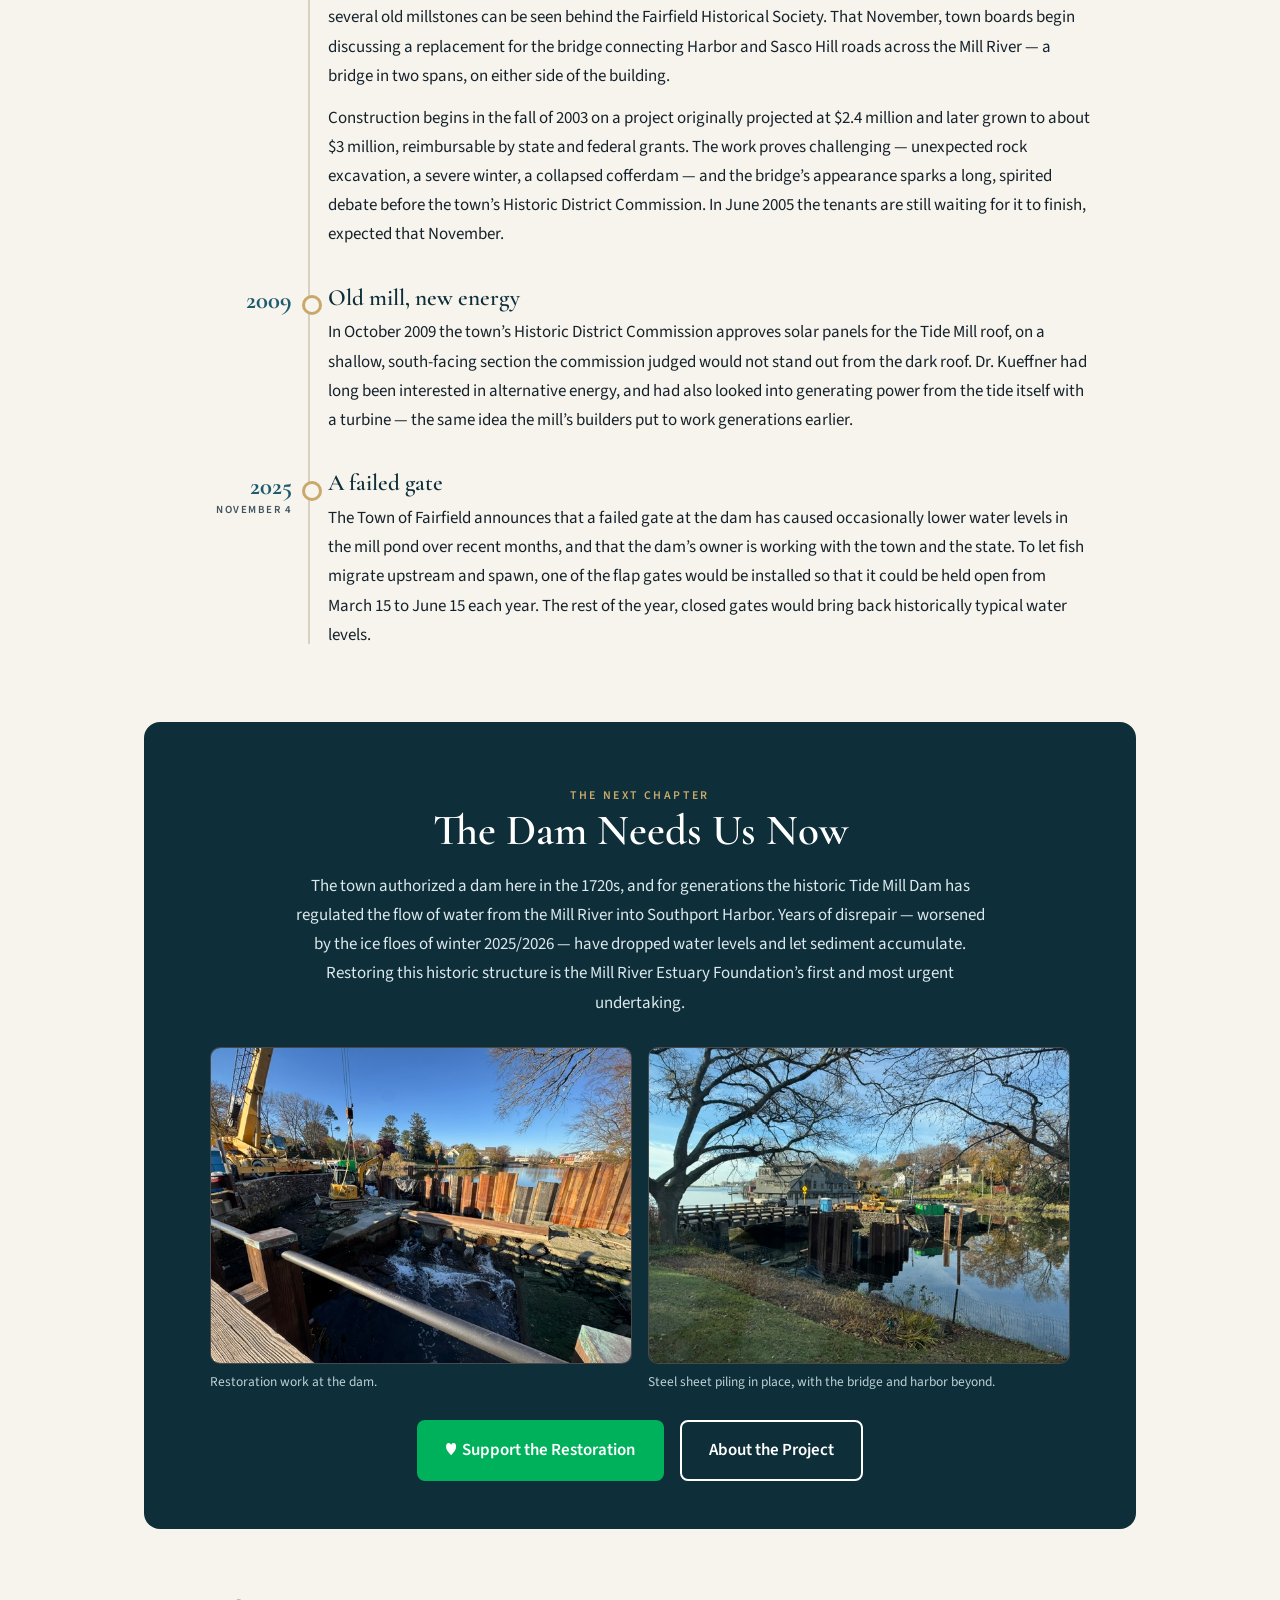
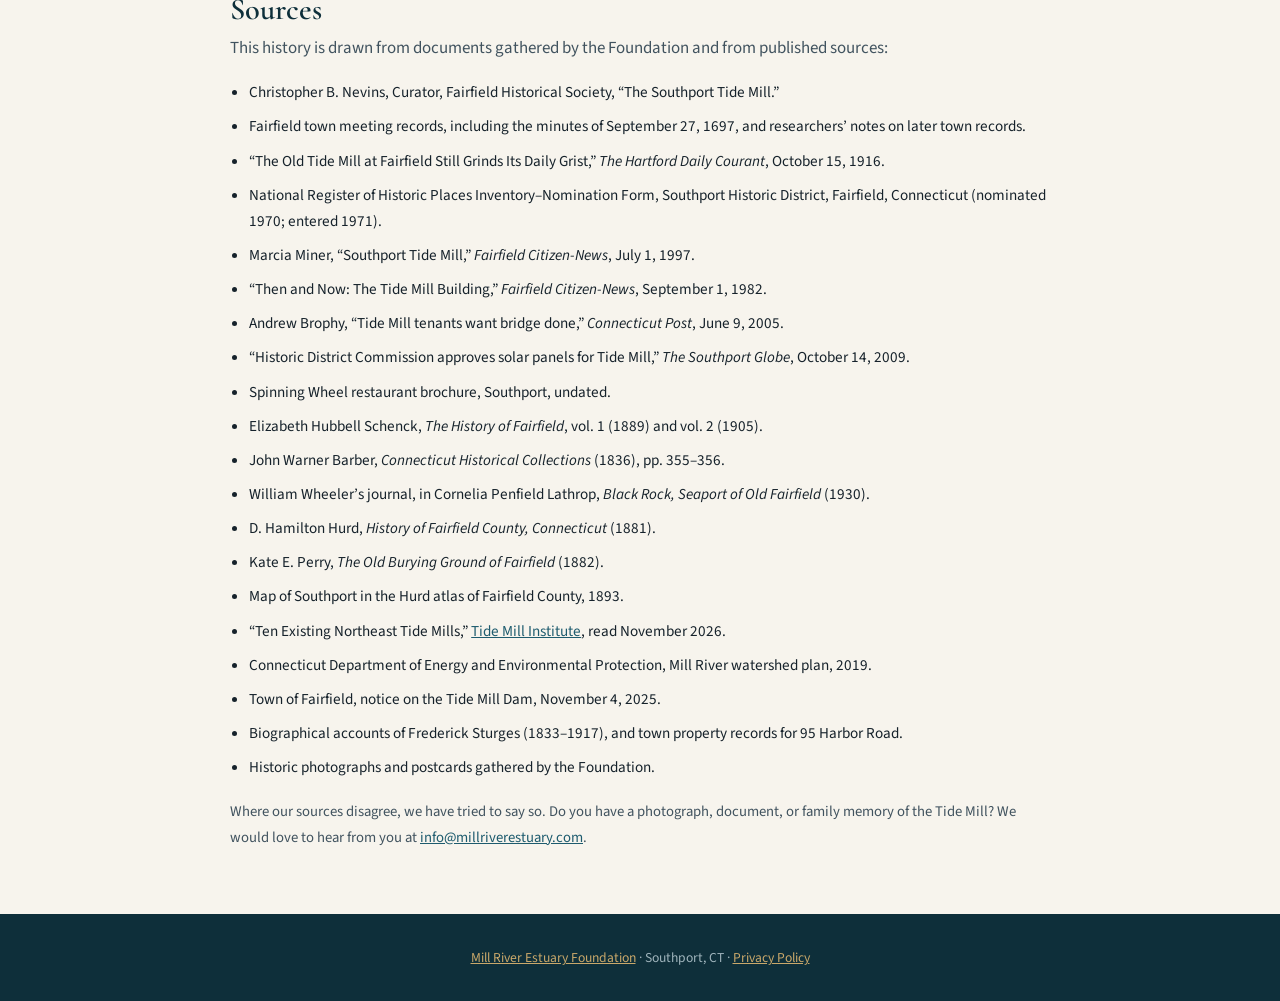
==== commit 9ce72935: "Add photo of Herdsman's Island to 1697 history entry Co-Authored-By: Claude Opus 5.5 <noreply@anthro" ====
--- a/history.html
+++ b/history.html
@@ -236,6 +236,12 @@
             Mill River &ldquo;at ye place called Herdsmans Island.&rdquo; The little island at the head of
             Southport Harbor had been named by the early settlers, probably because the town&rsquo;s sheep flock was
             herded there each night, to keep them safe from wolves and other predators.</p>
+          <figure>
+            <img src="img/restoration-9.jpg" width="1120" height="840" loading="lazy"
+              alt="The rocky ledge of Herdsman's Island rising from the calm mill pond, topped by a stone wall and the Tide Mill building, with the bridge to the left" />
+            <figcaption>Herdsman&rsquo;s Island today, seen from the mill pond in July 2026: the rock ledge and stone wall,
+              with the Tide Mill building on top and the bridge at left.</figcaption>
+          </figure>
           <p>It is the earliest grant for a mill on the island found in these records.</p>
           <p class="note">Permission is not proof. The Fairfield Historical Society&rsquo;s curator cautions that we do
             not know whether the mills permitted here in 1697, 1702, and 1722 were actually built, &ldquo;but it is likely they
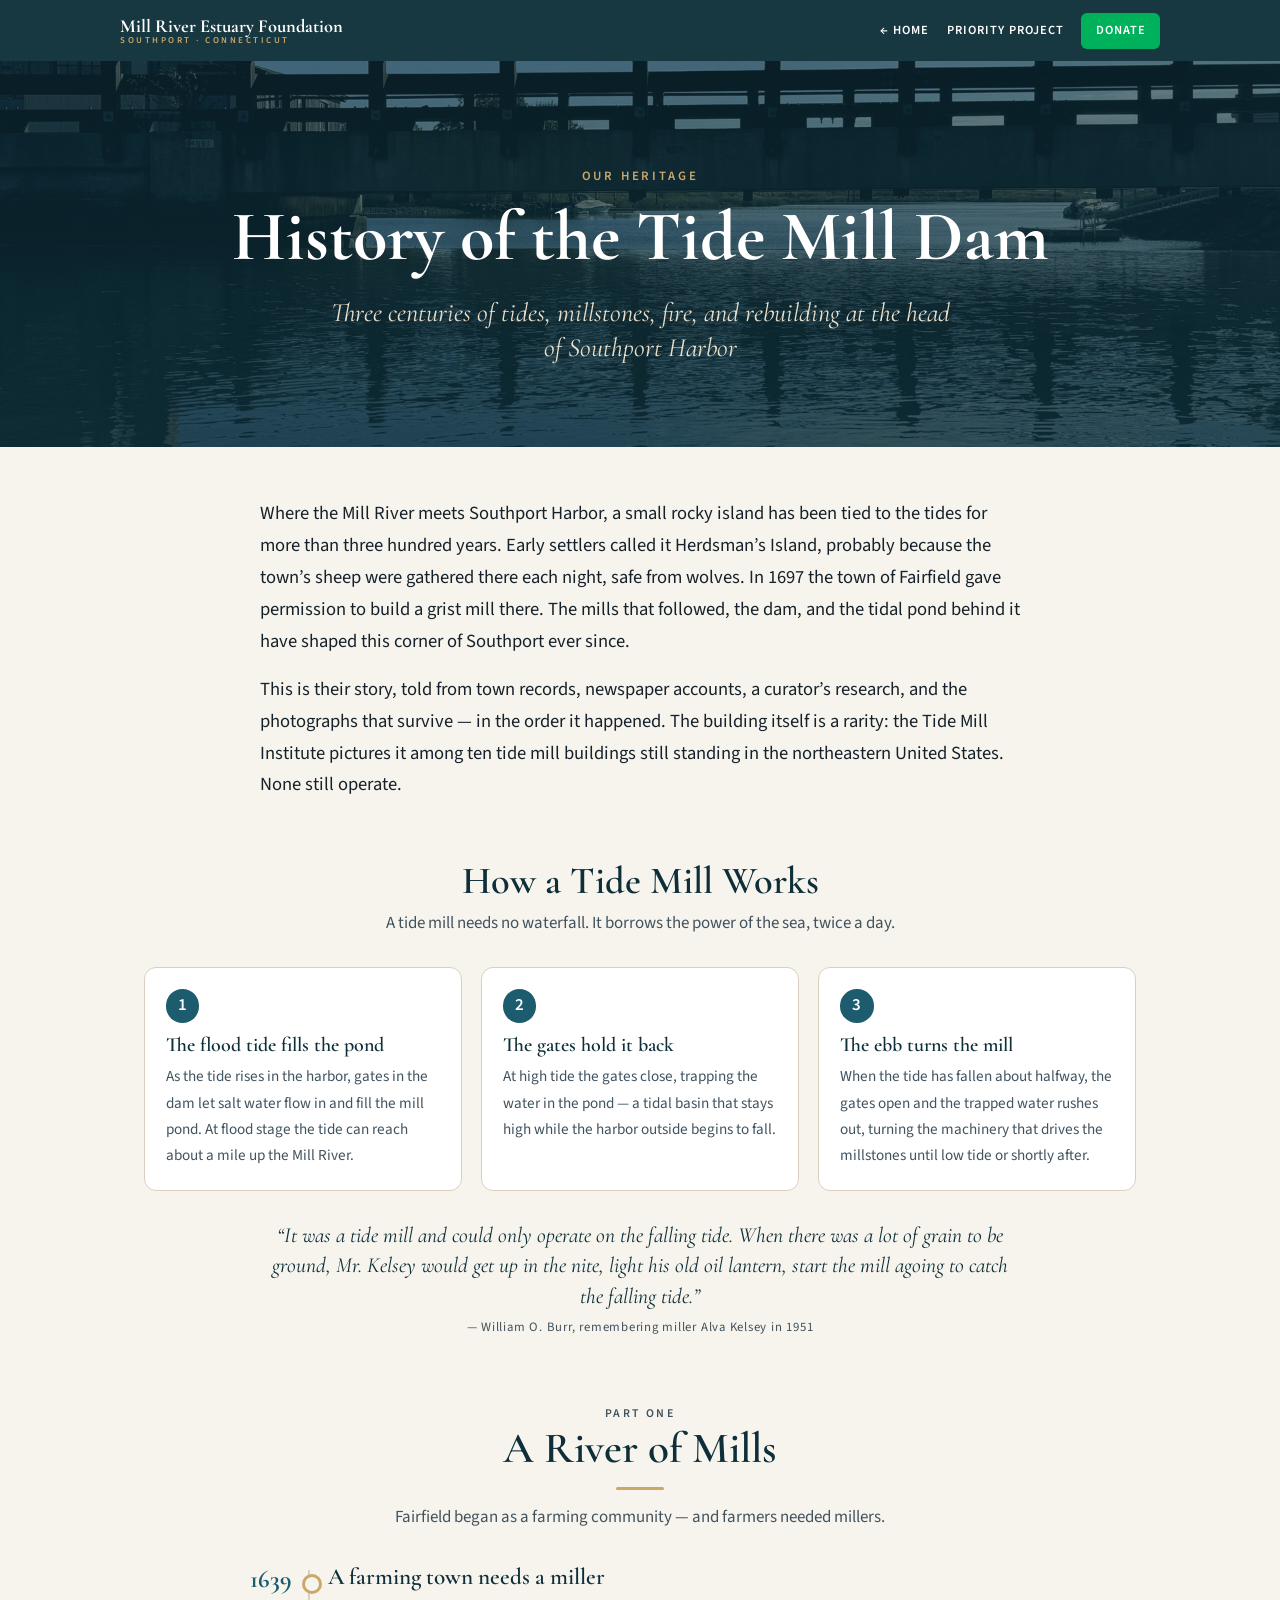
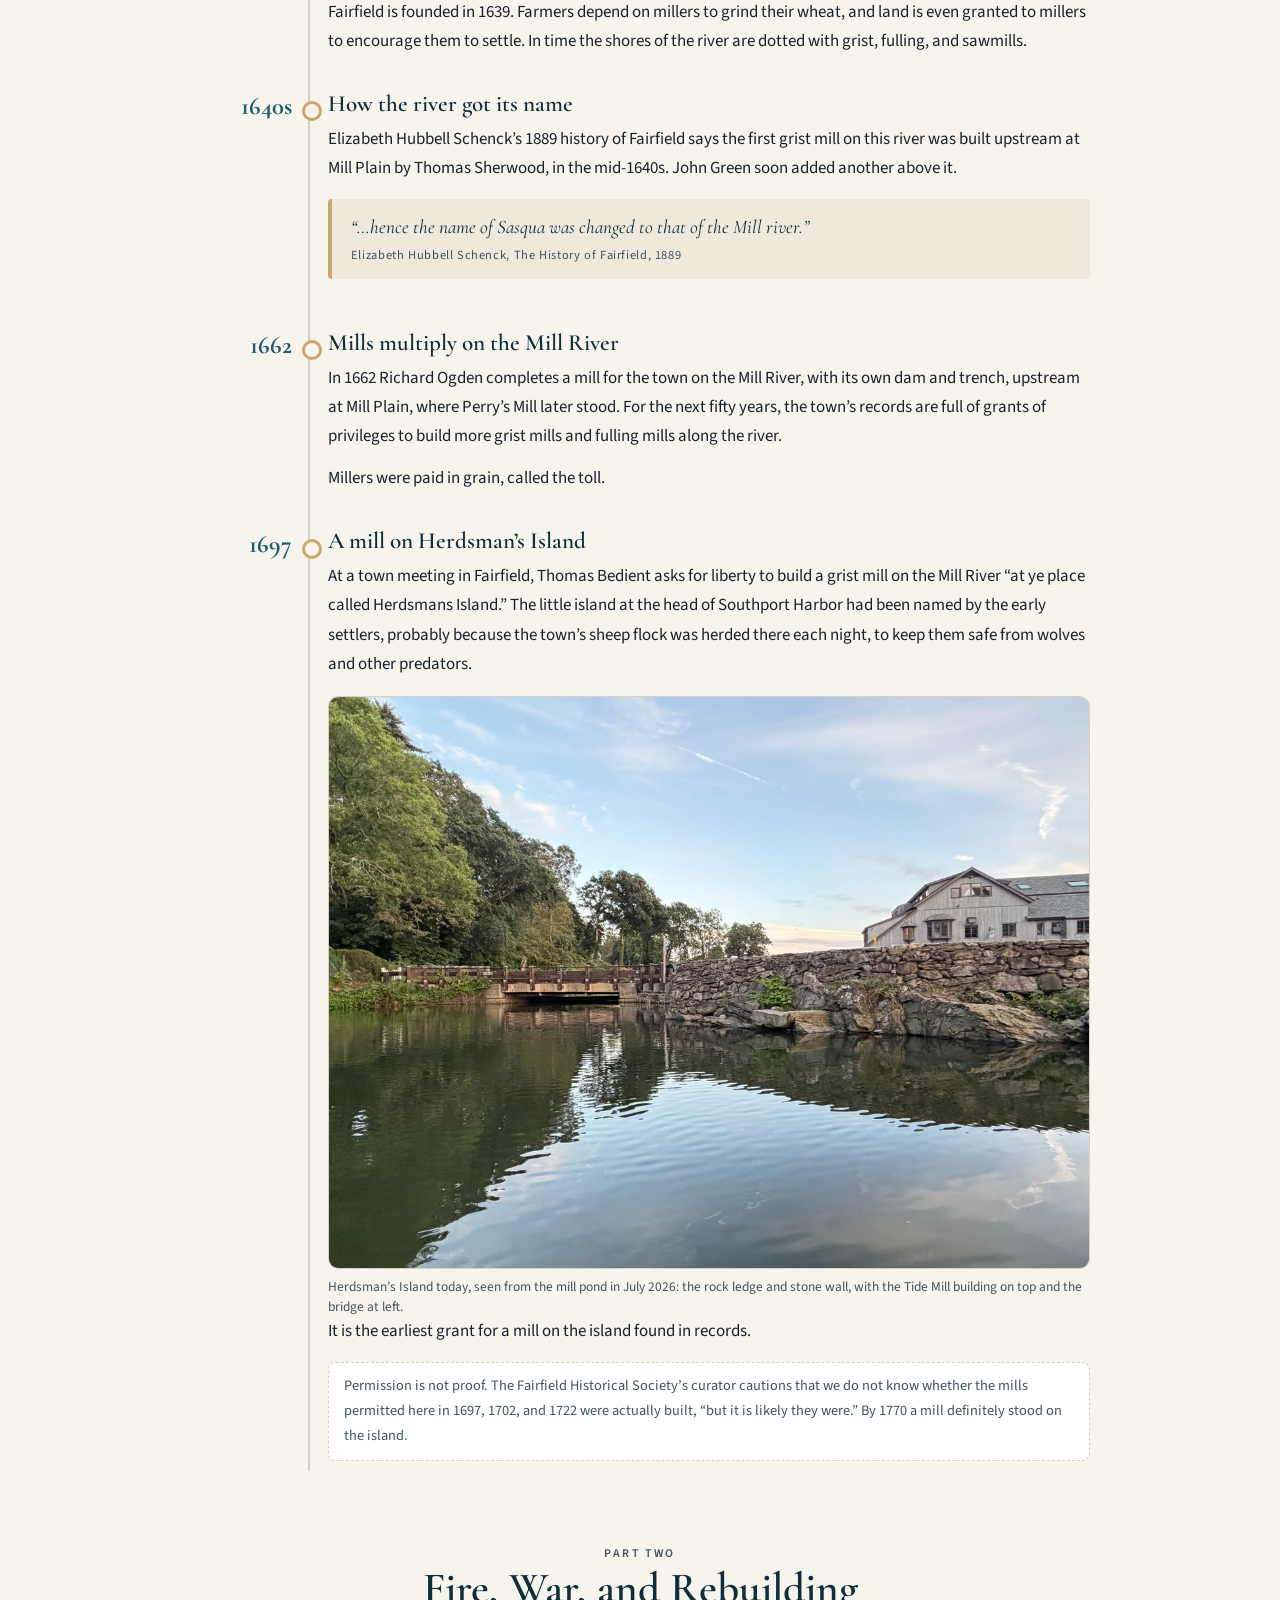
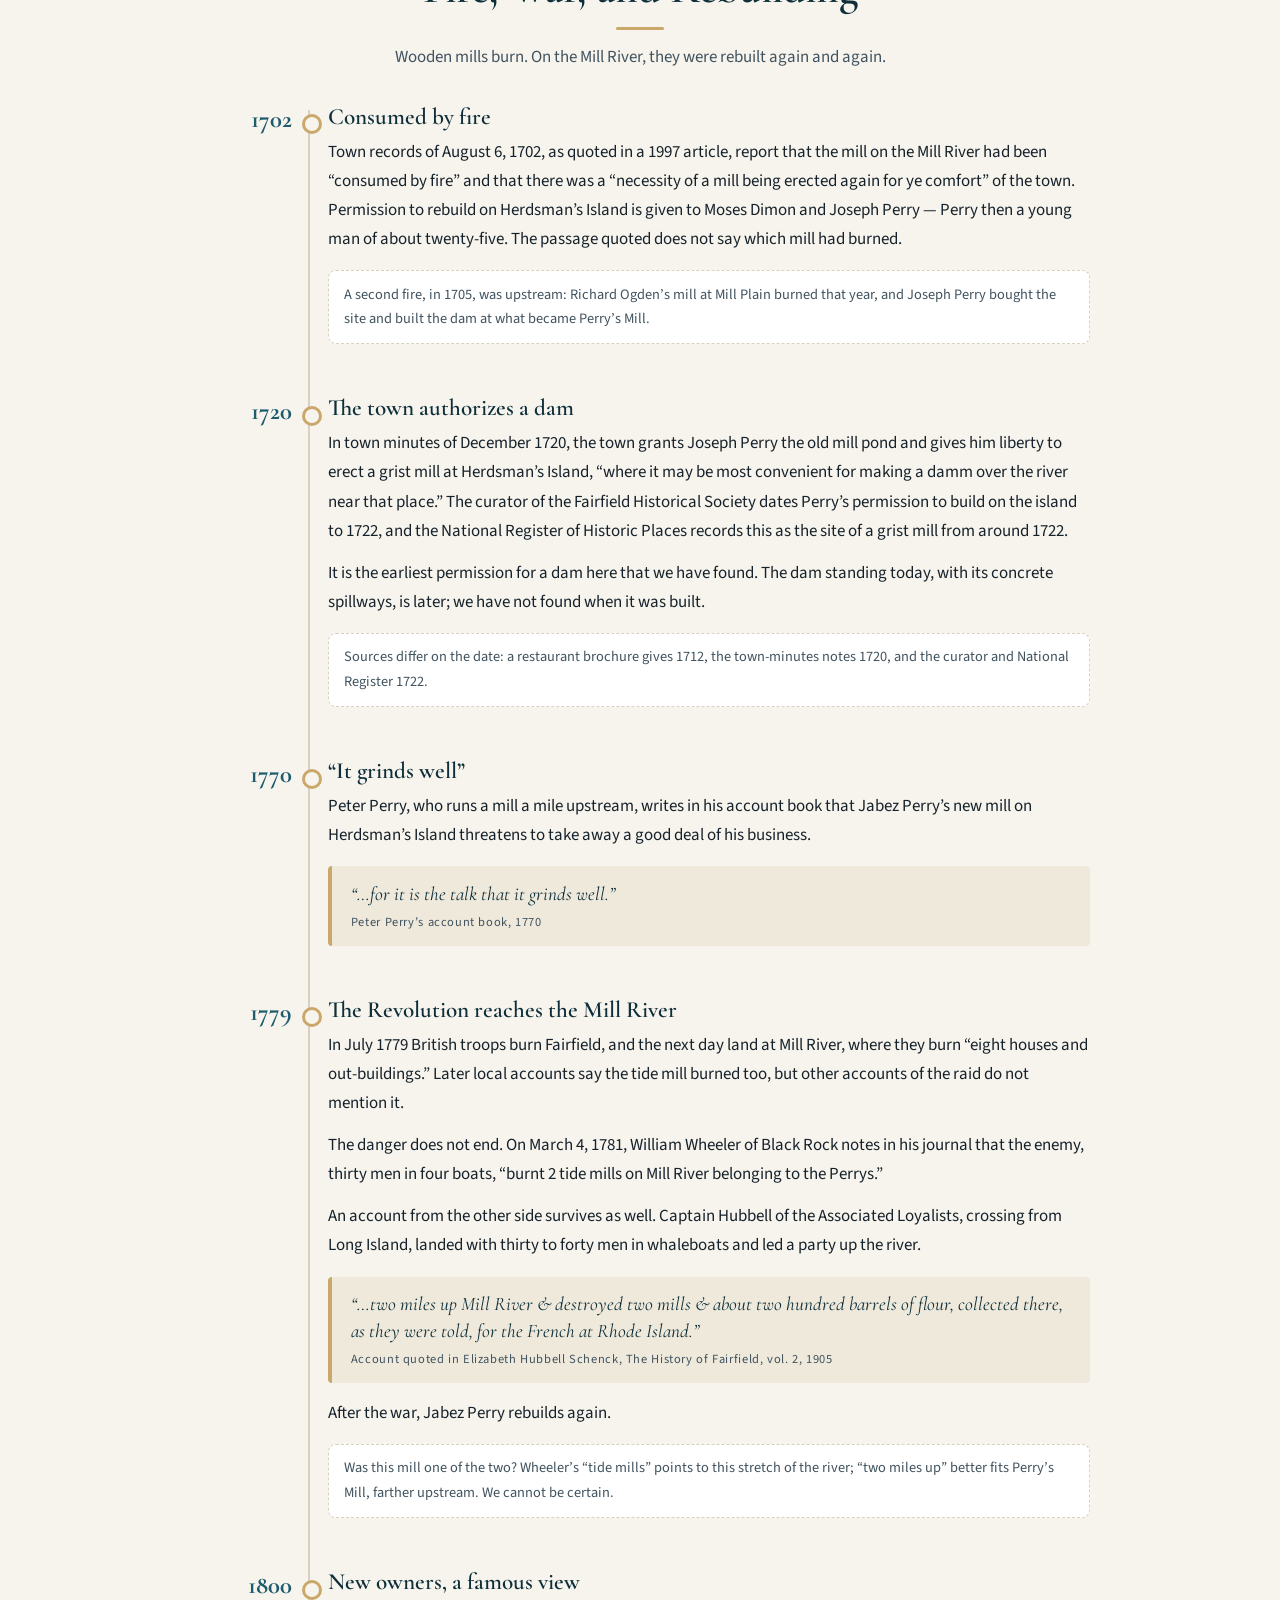
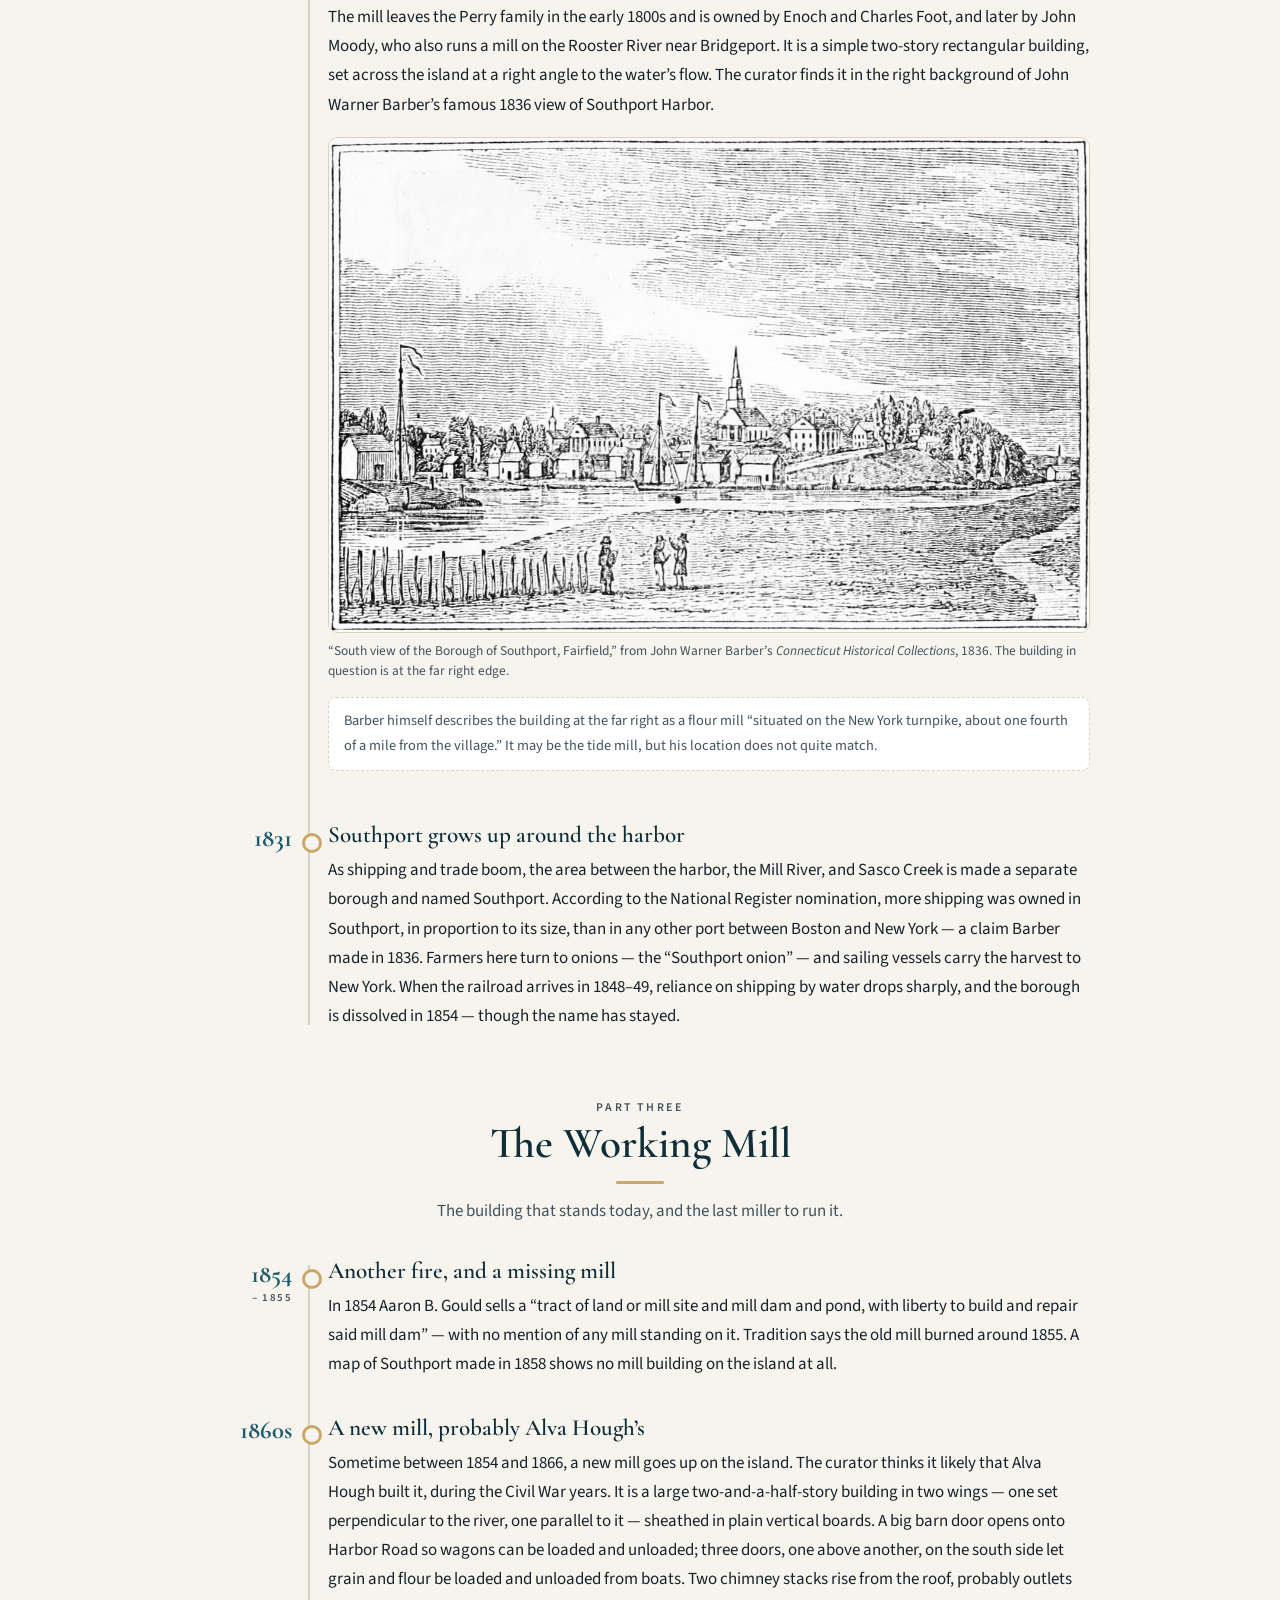
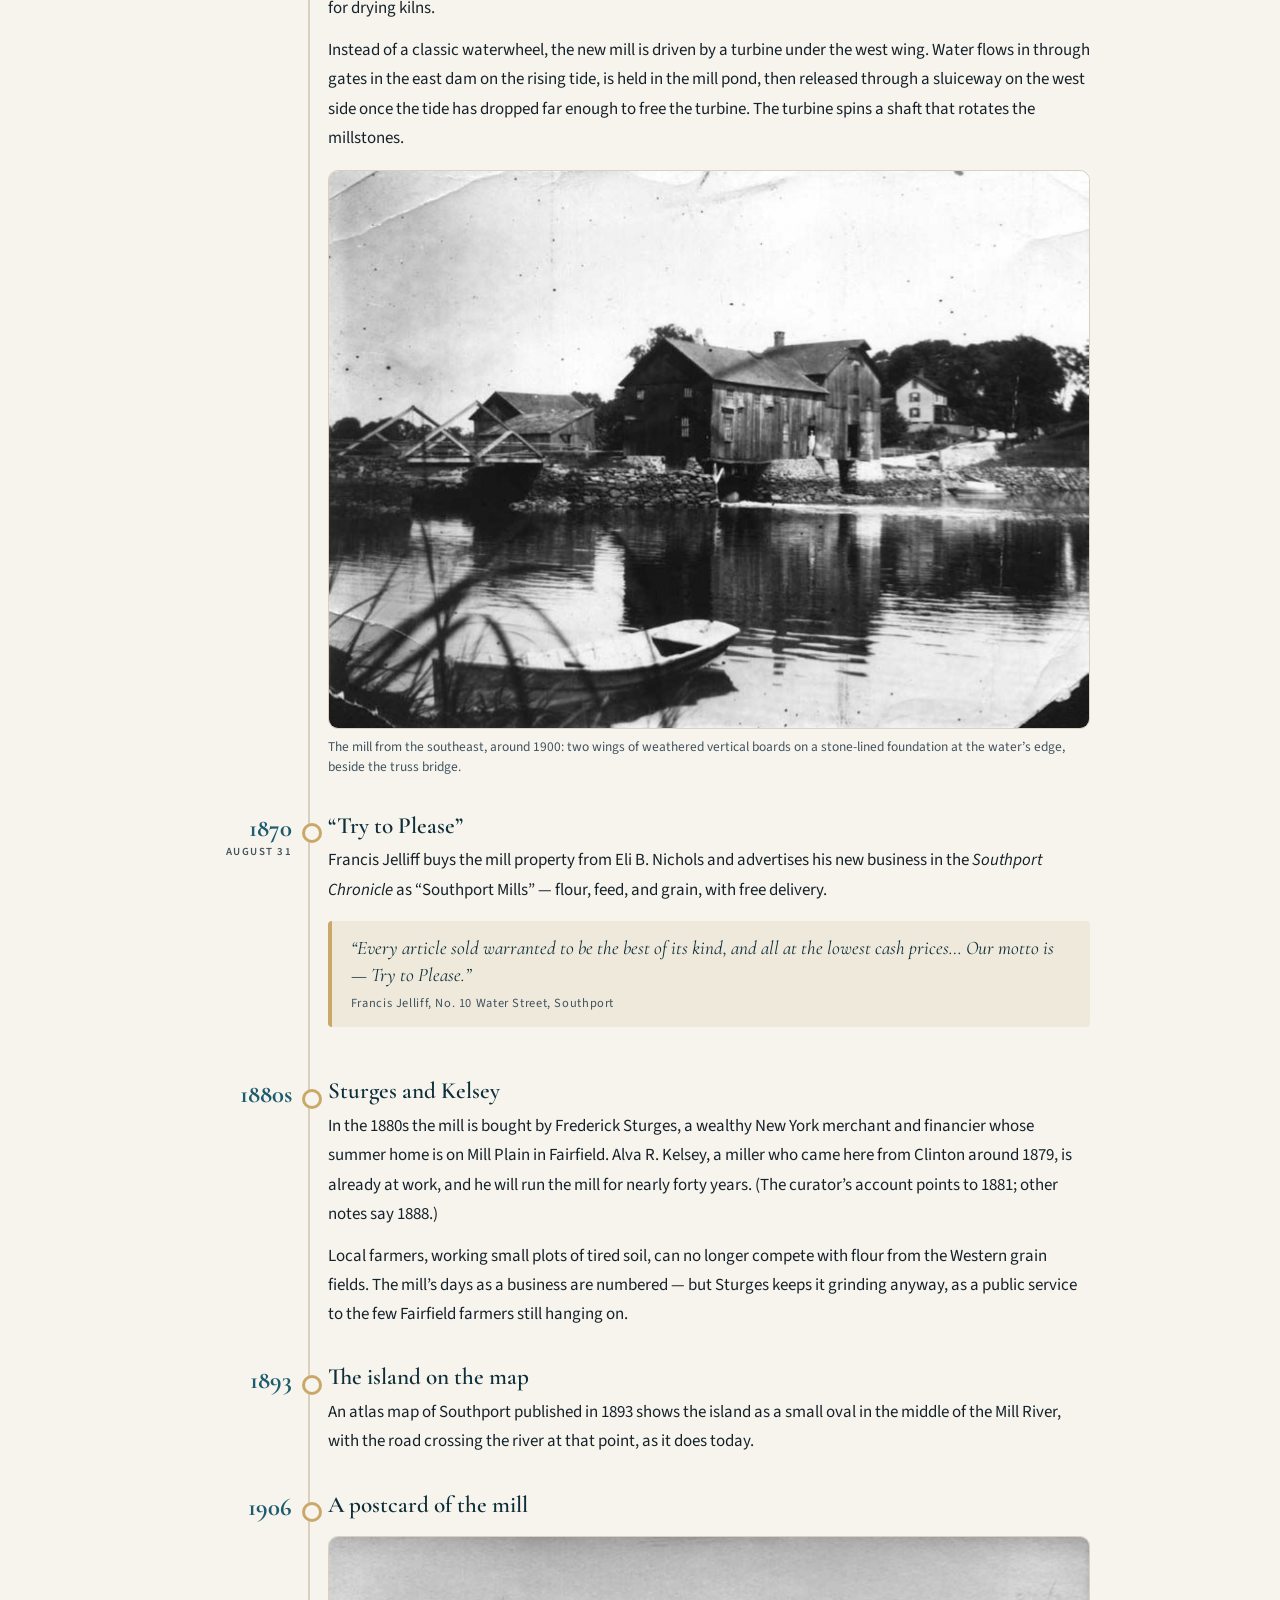
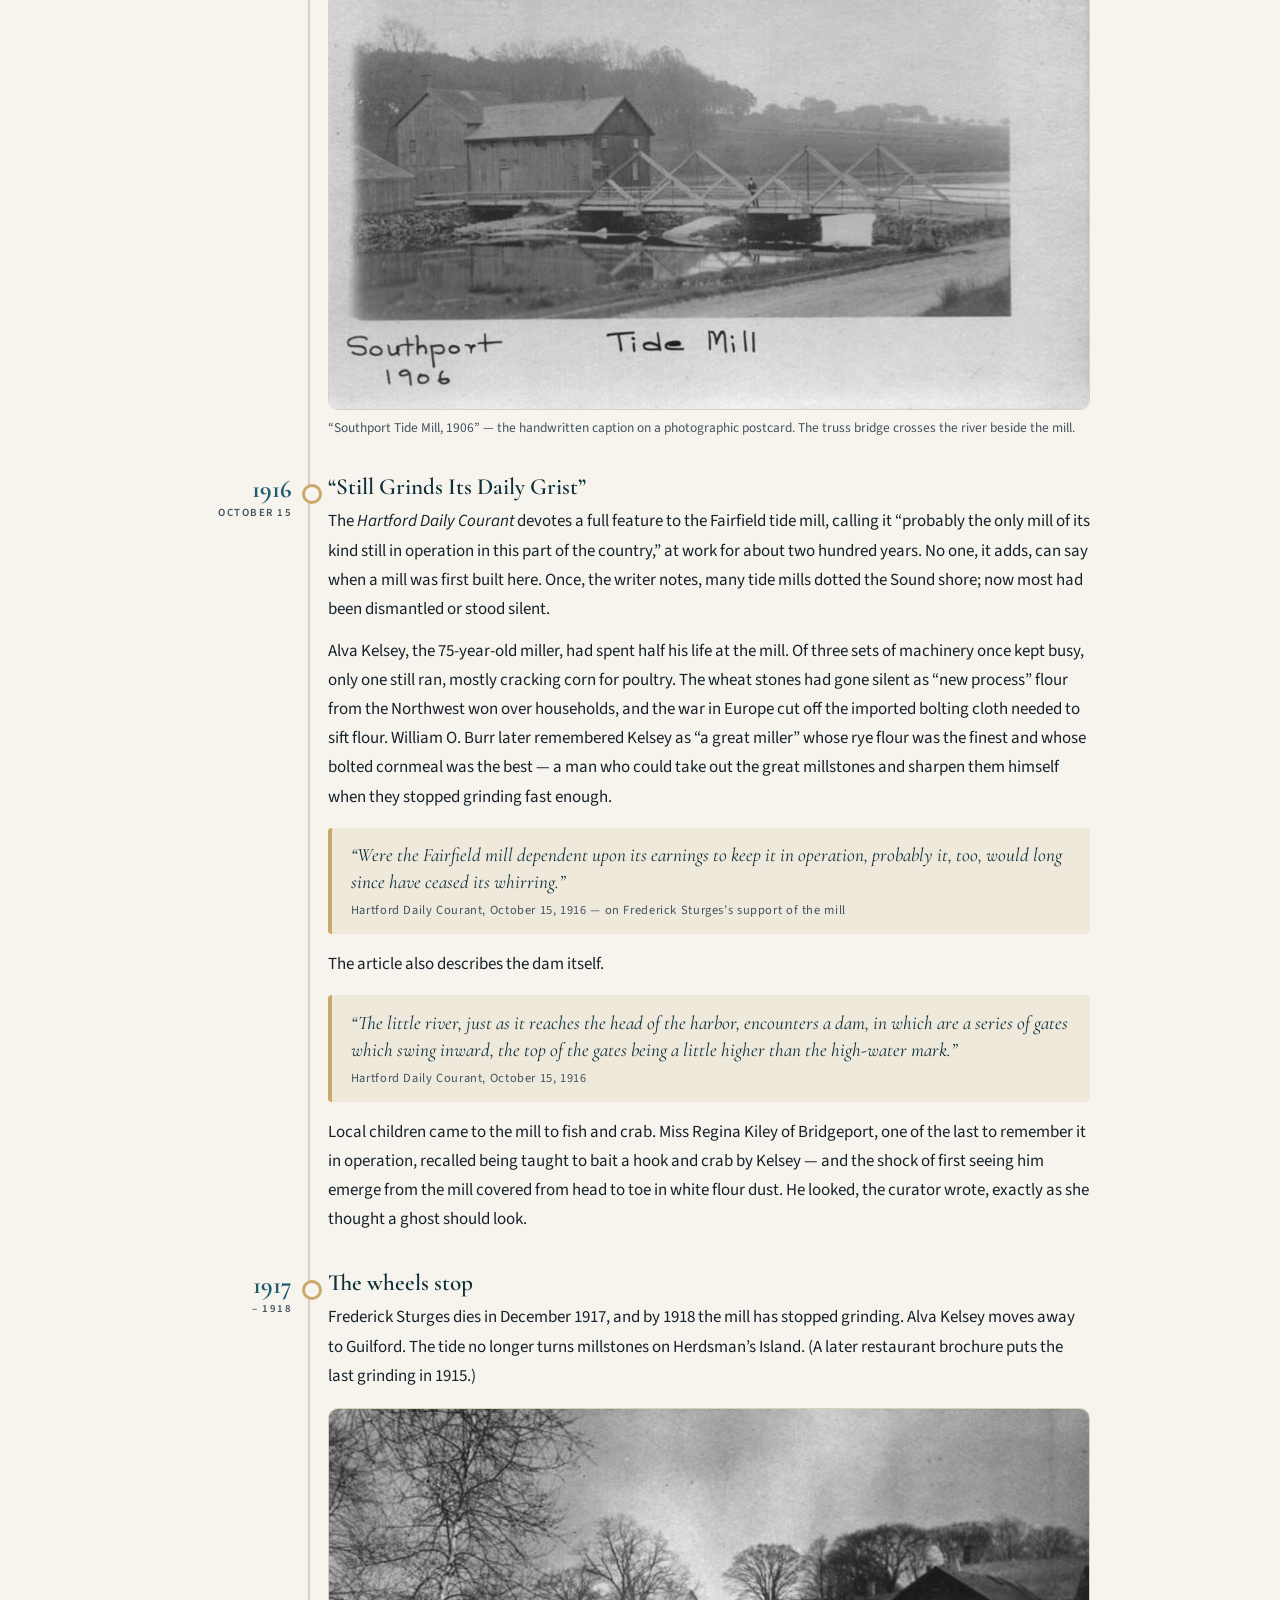
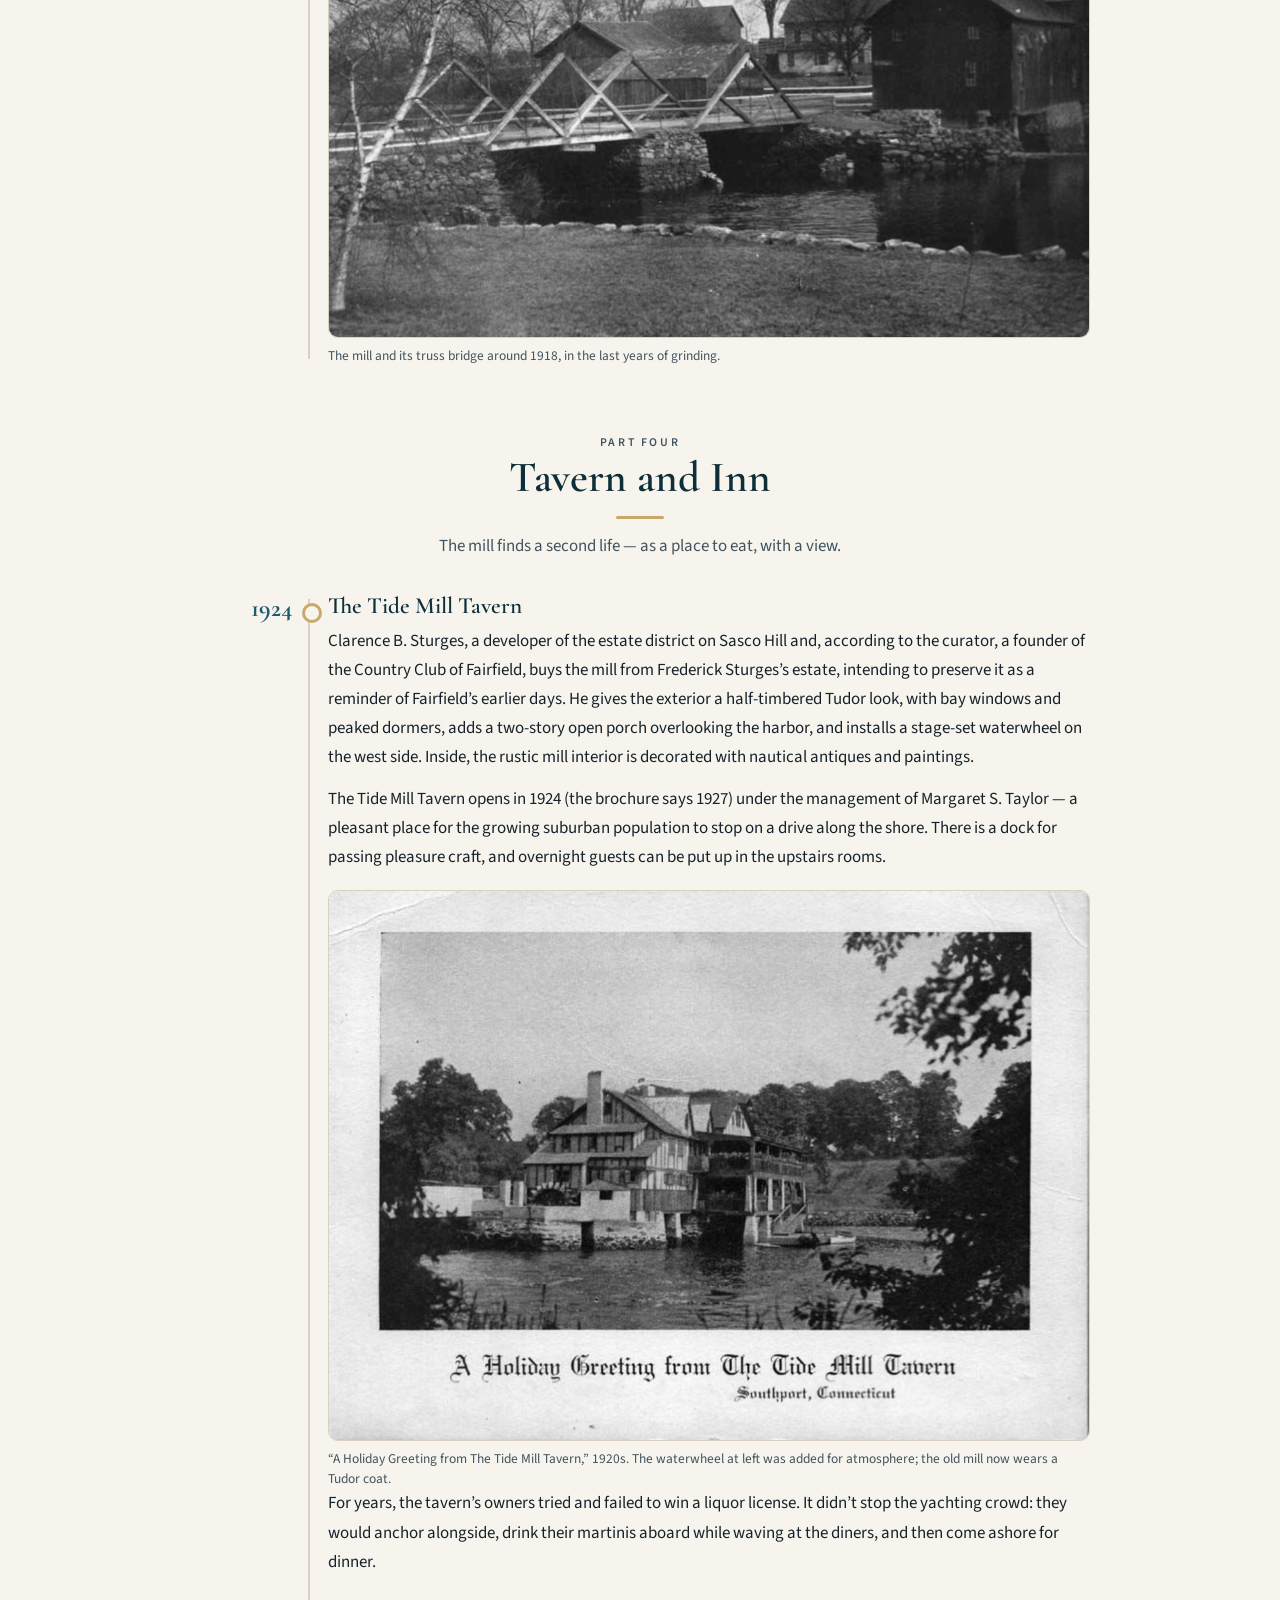
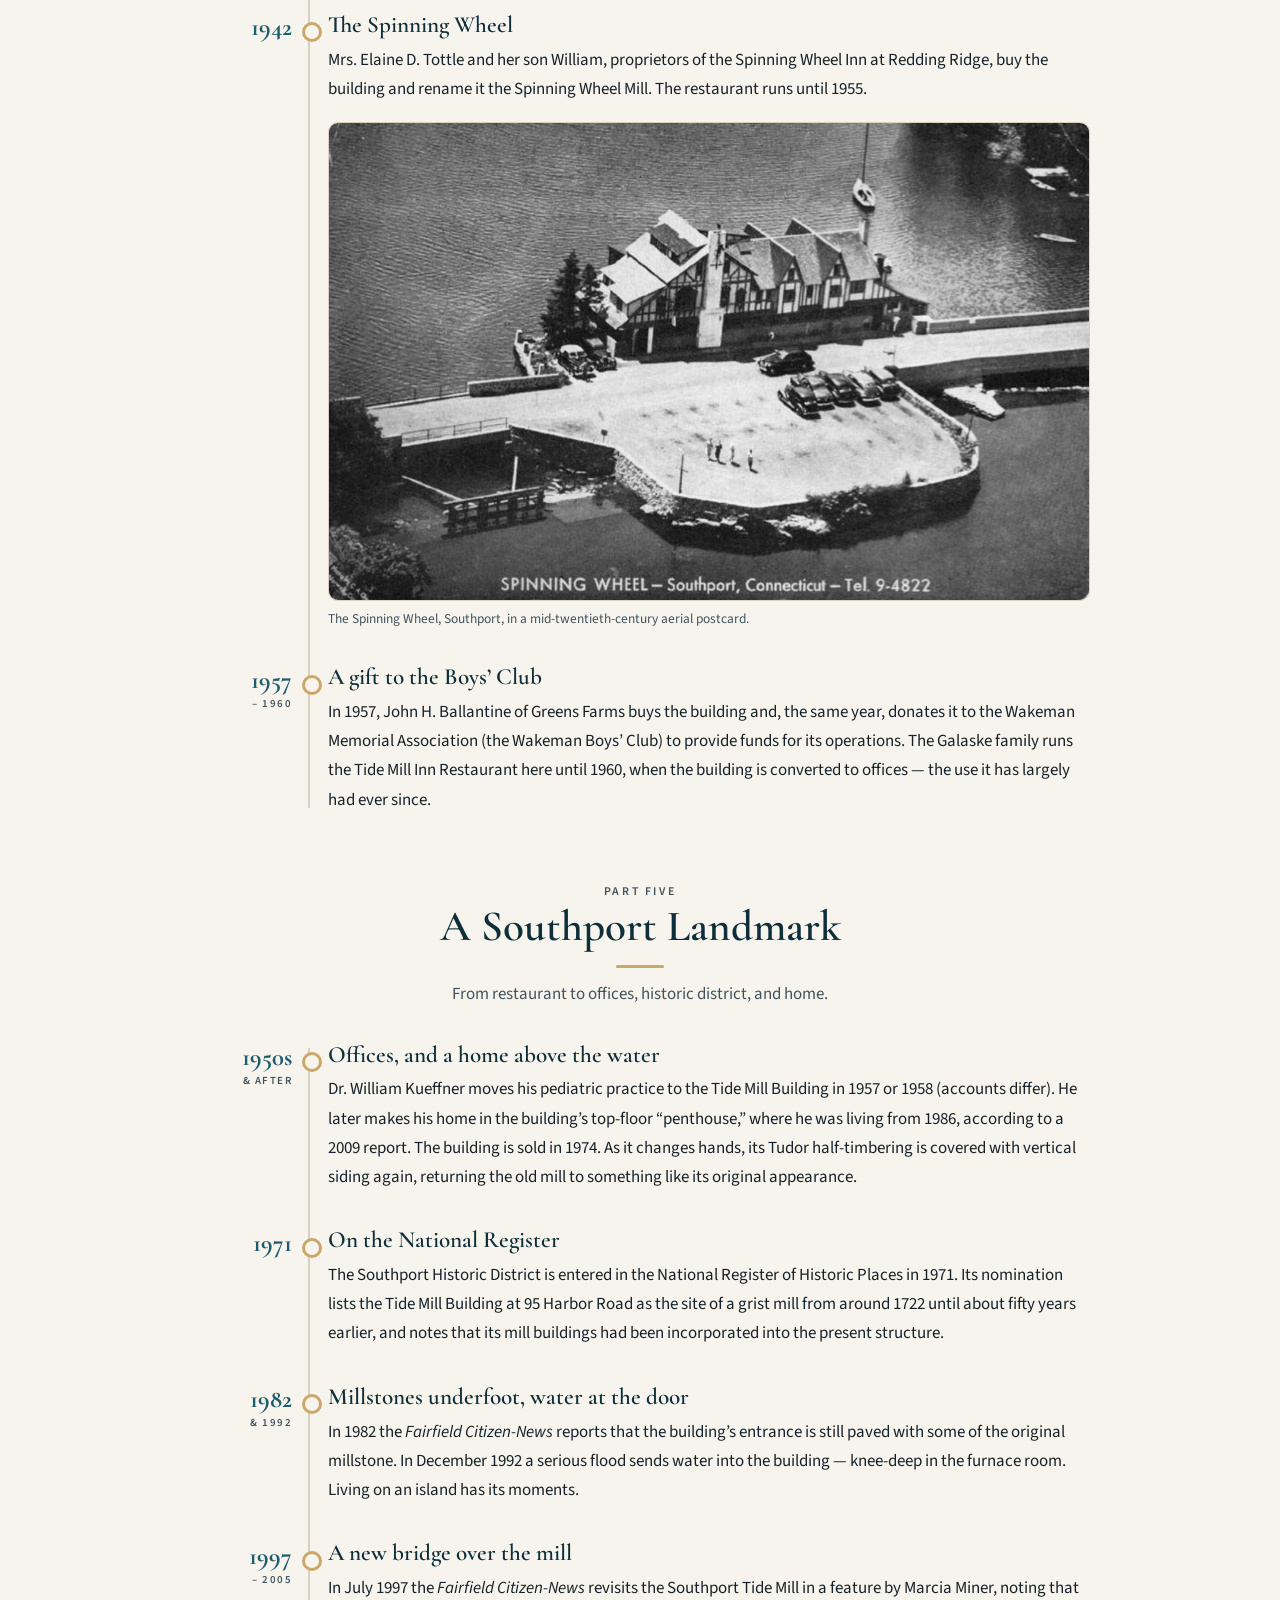
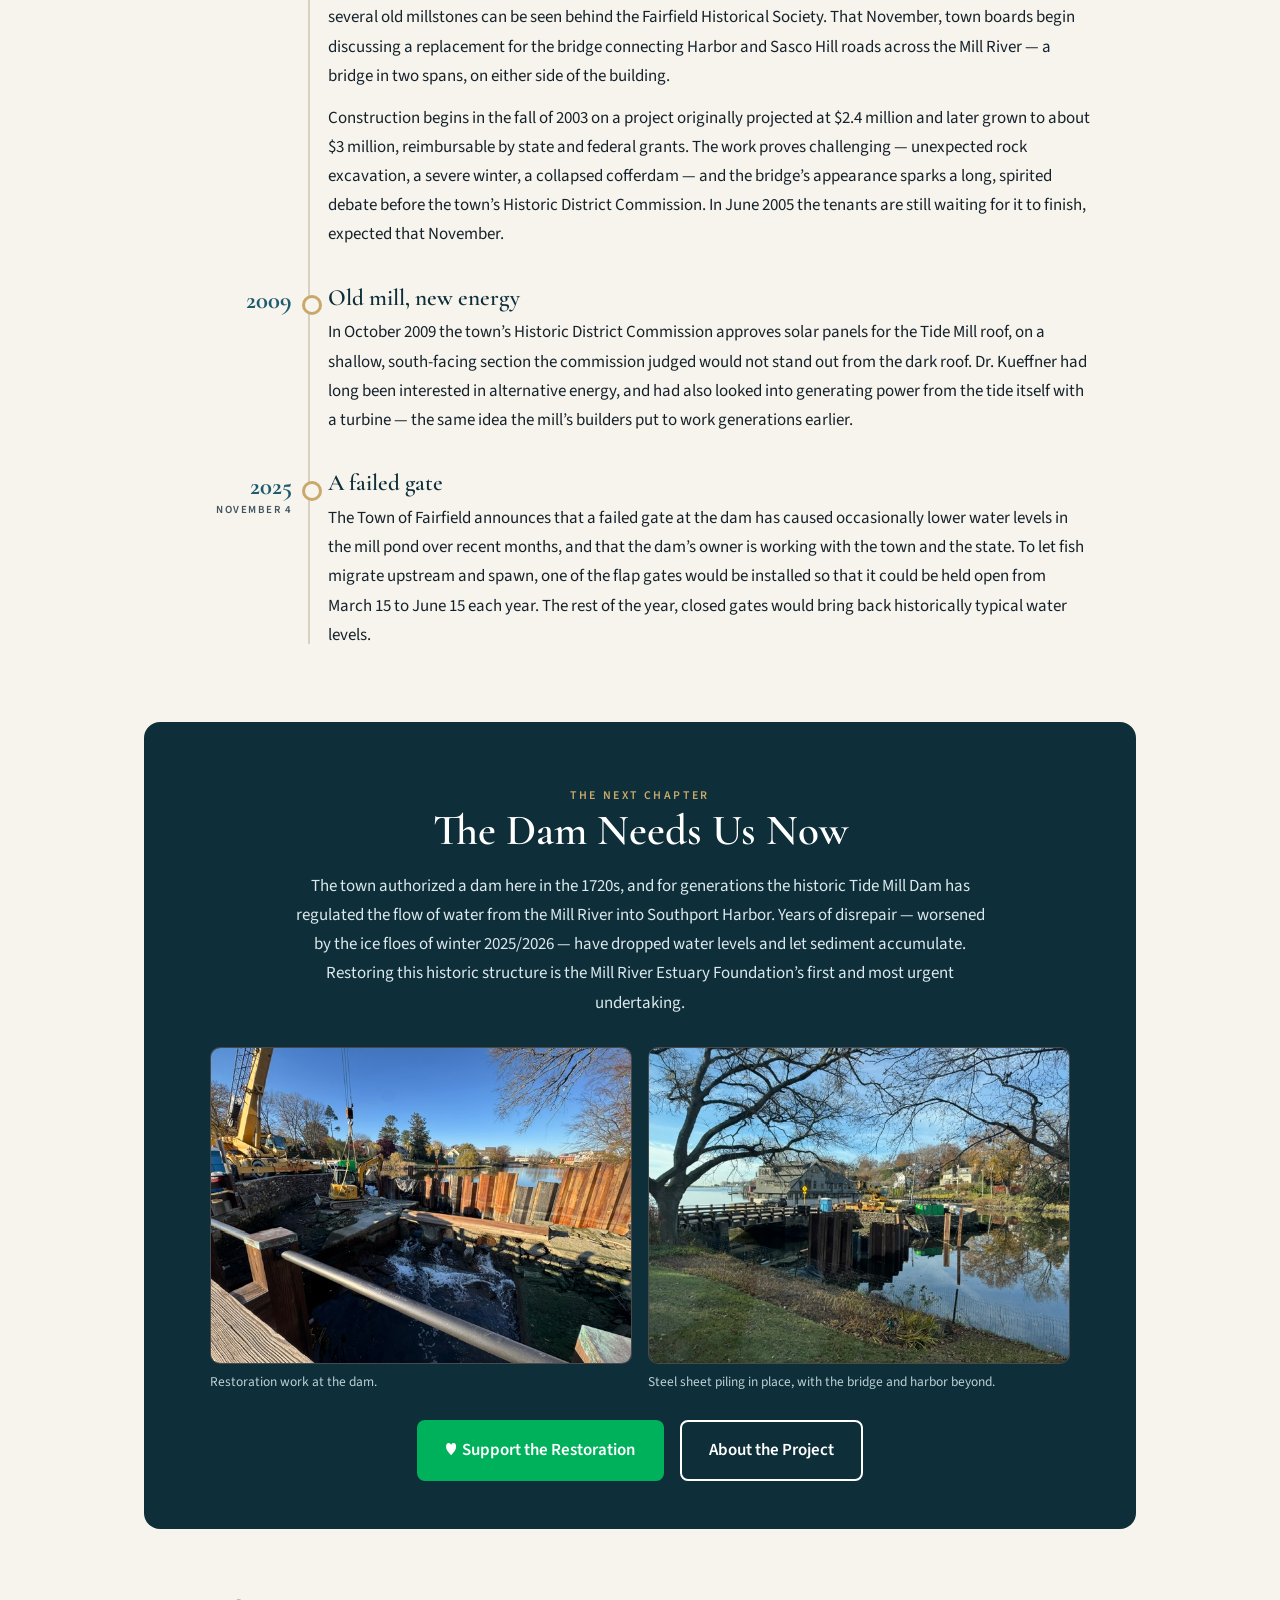
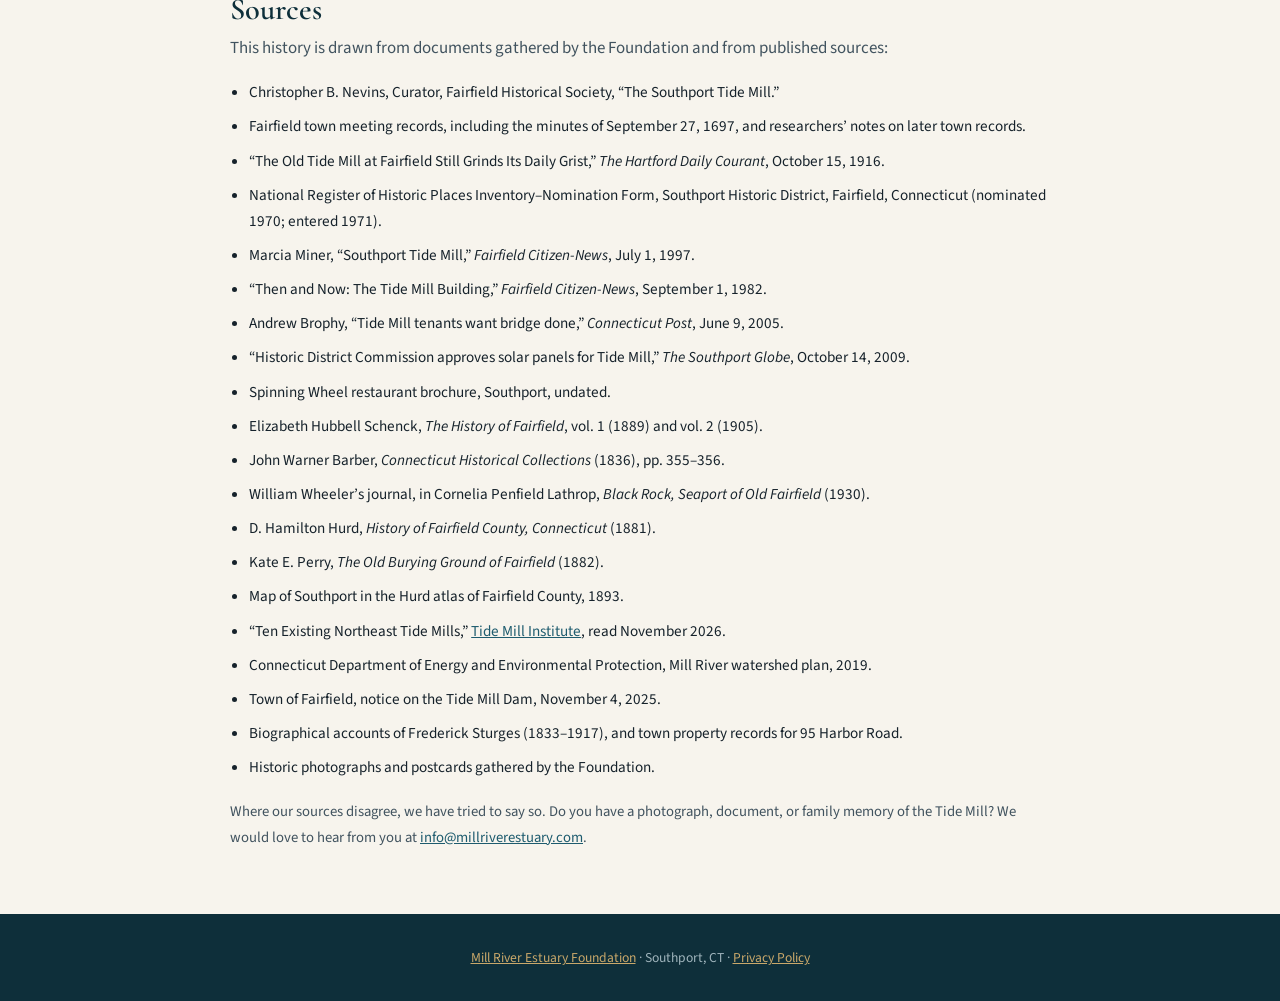
==== commit 2617c5e0: "Reword 1697 history entry: found in records Co-Authored-By: Claude Opus 5.5 <noreply@anthropic.com>" ====
--- a/history.html
+++ b/history.html
@@ -242,7 +242,7 @@
             <figcaption>Herdsman&rsquo;s Island today, seen from the mill pond in July 2026: the rock ledge and stone wall,
               with the Tide Mill building on top and the bridge at left.</figcaption>
           </figure>
-          <p>It is the earliest grant for a mill on the island found in these records.</p>
+          <p>It is the earliest grant for a mill on the island found in records.</p>
           <p class="note">Permission is not proof. The Fairfield Historical Society&rsquo;s curator cautions that we do
             not know whether the mills permitted here in 1697, 1702, and 1722 were actually built, &ldquo;but it is likely they
             were.&rdquo; By 1770 a mill
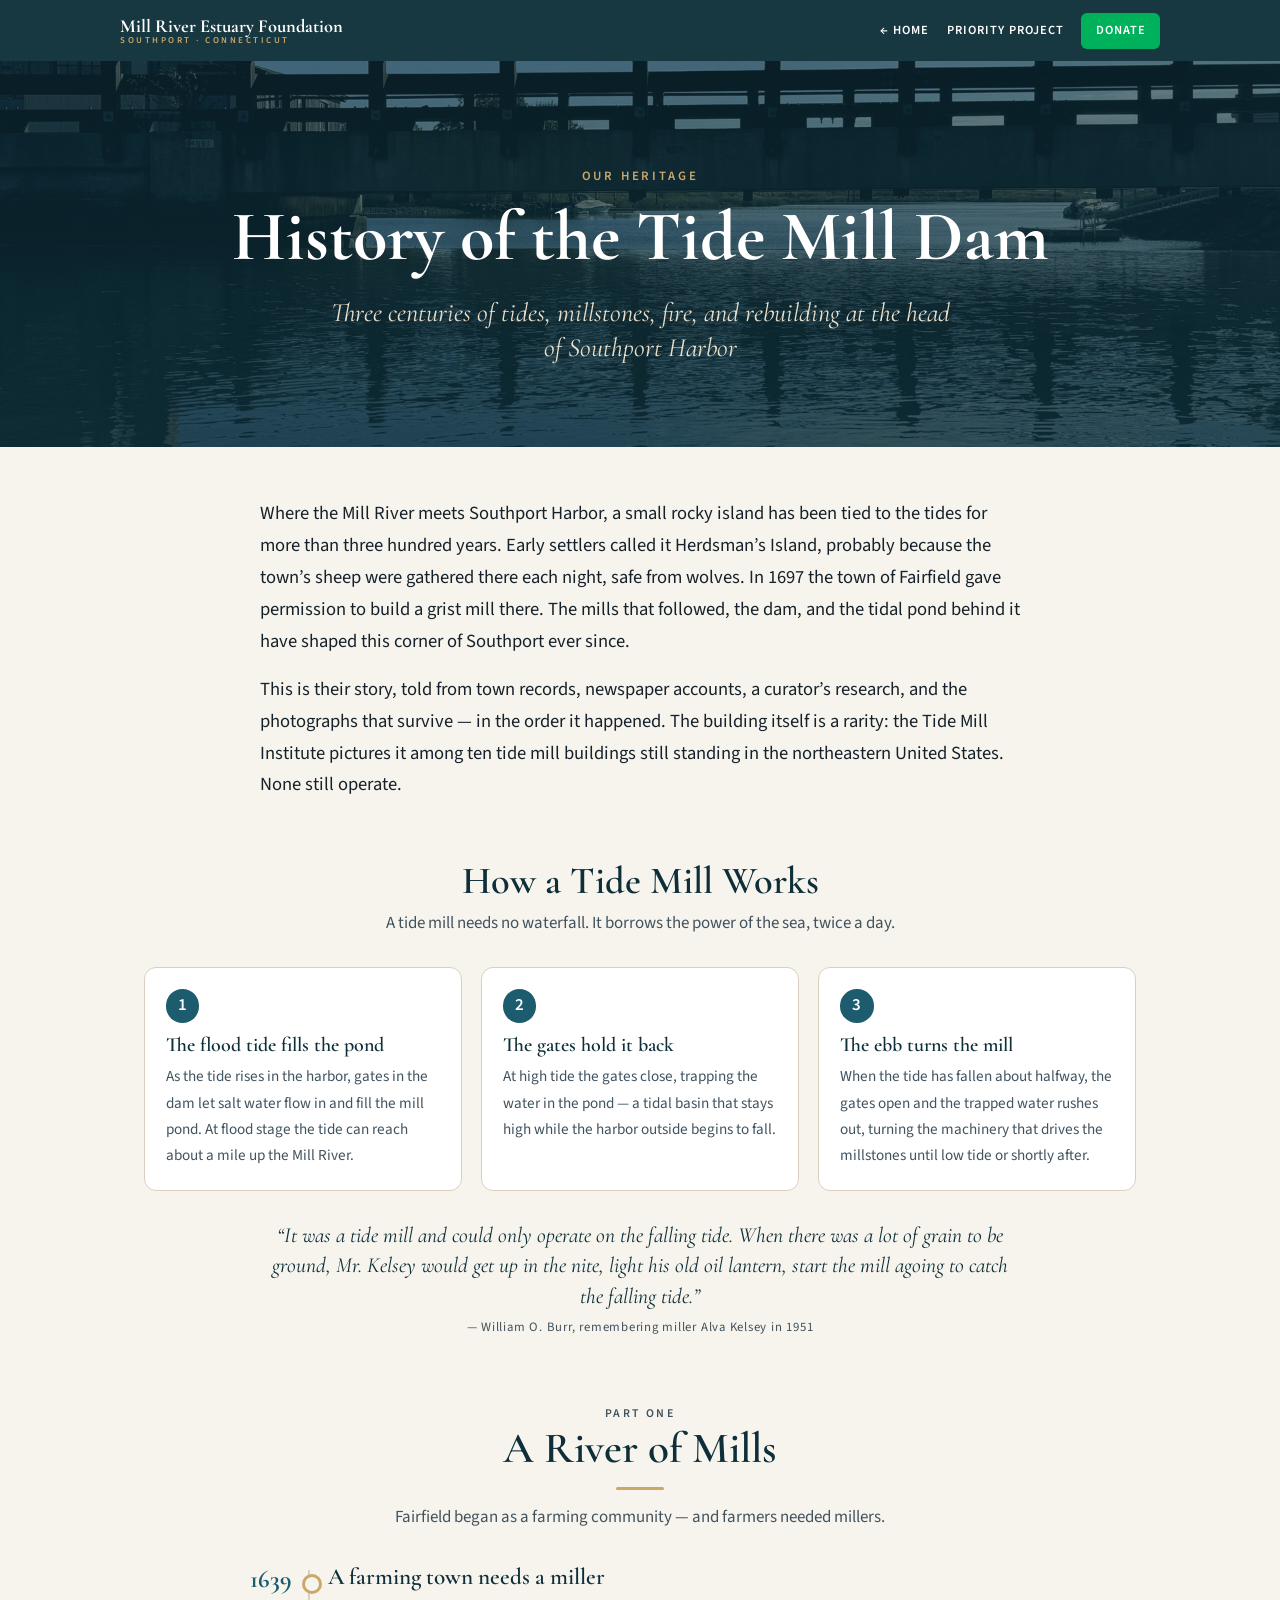
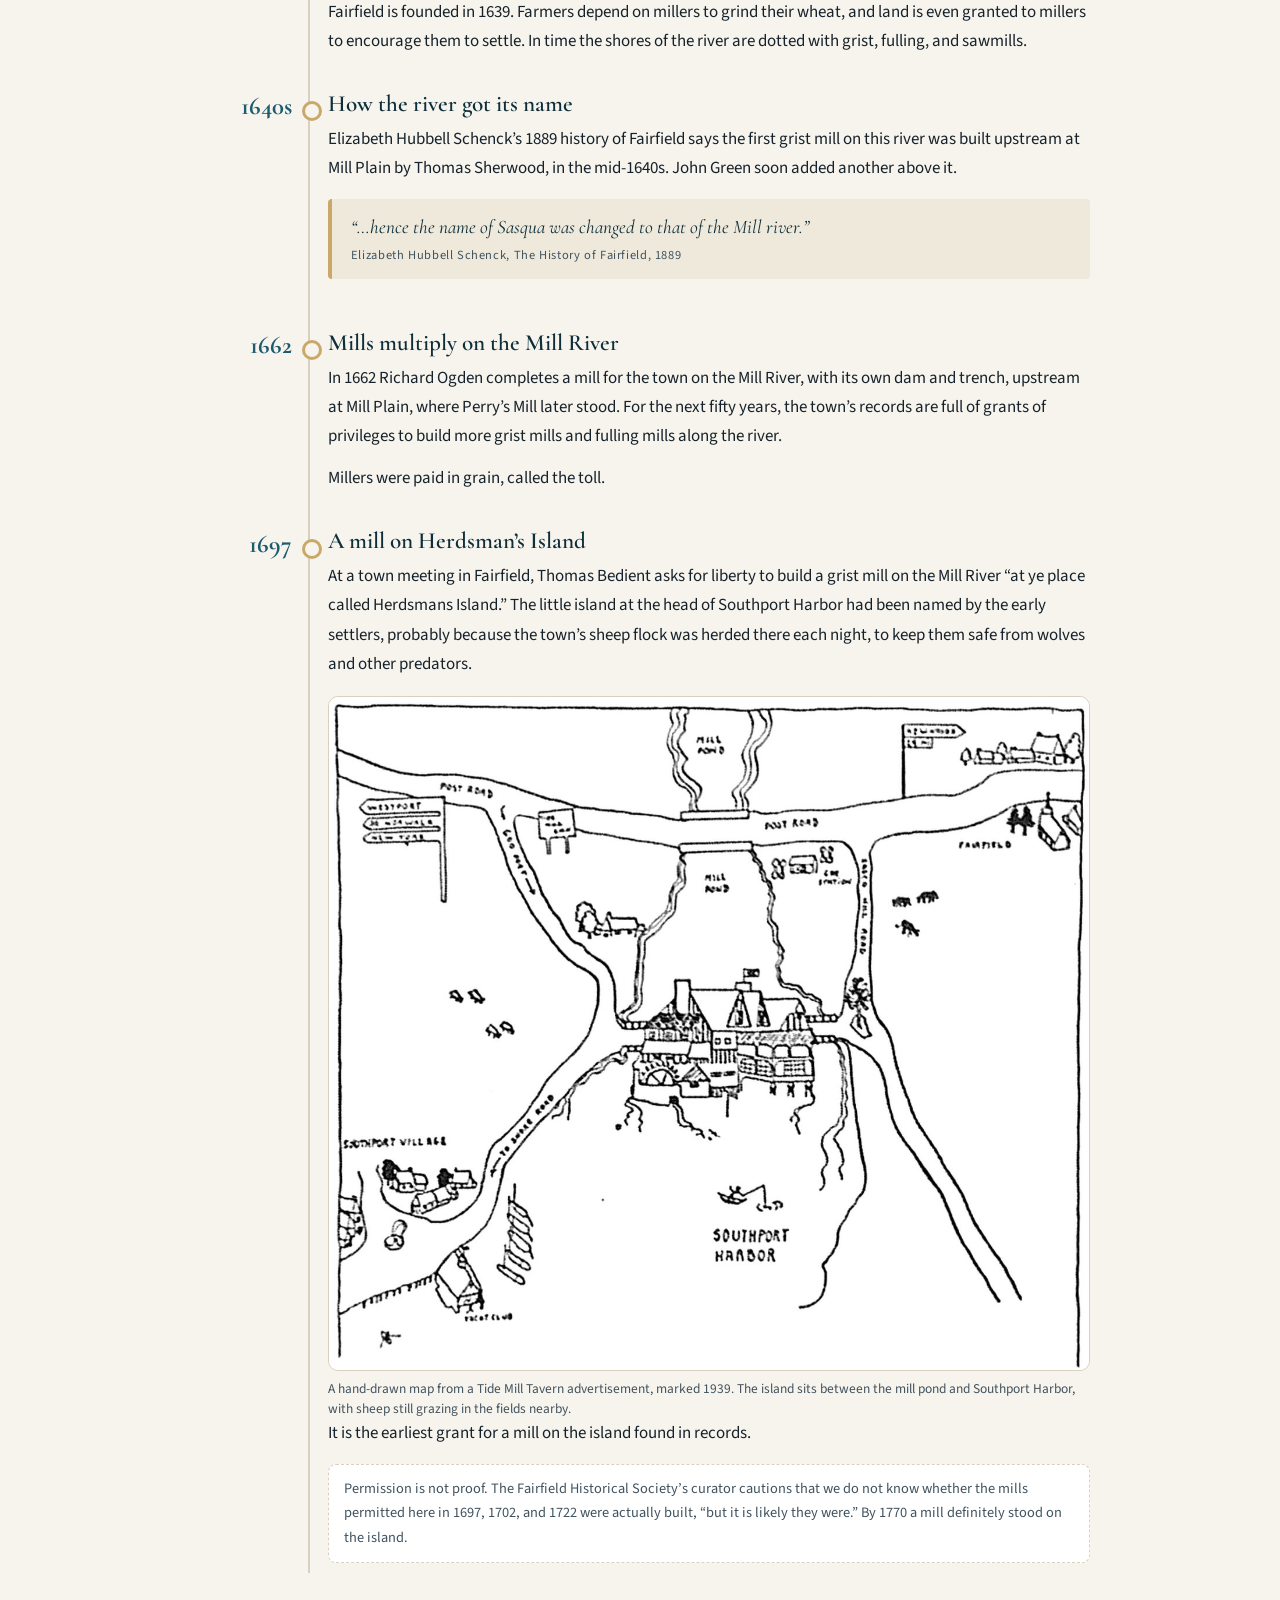
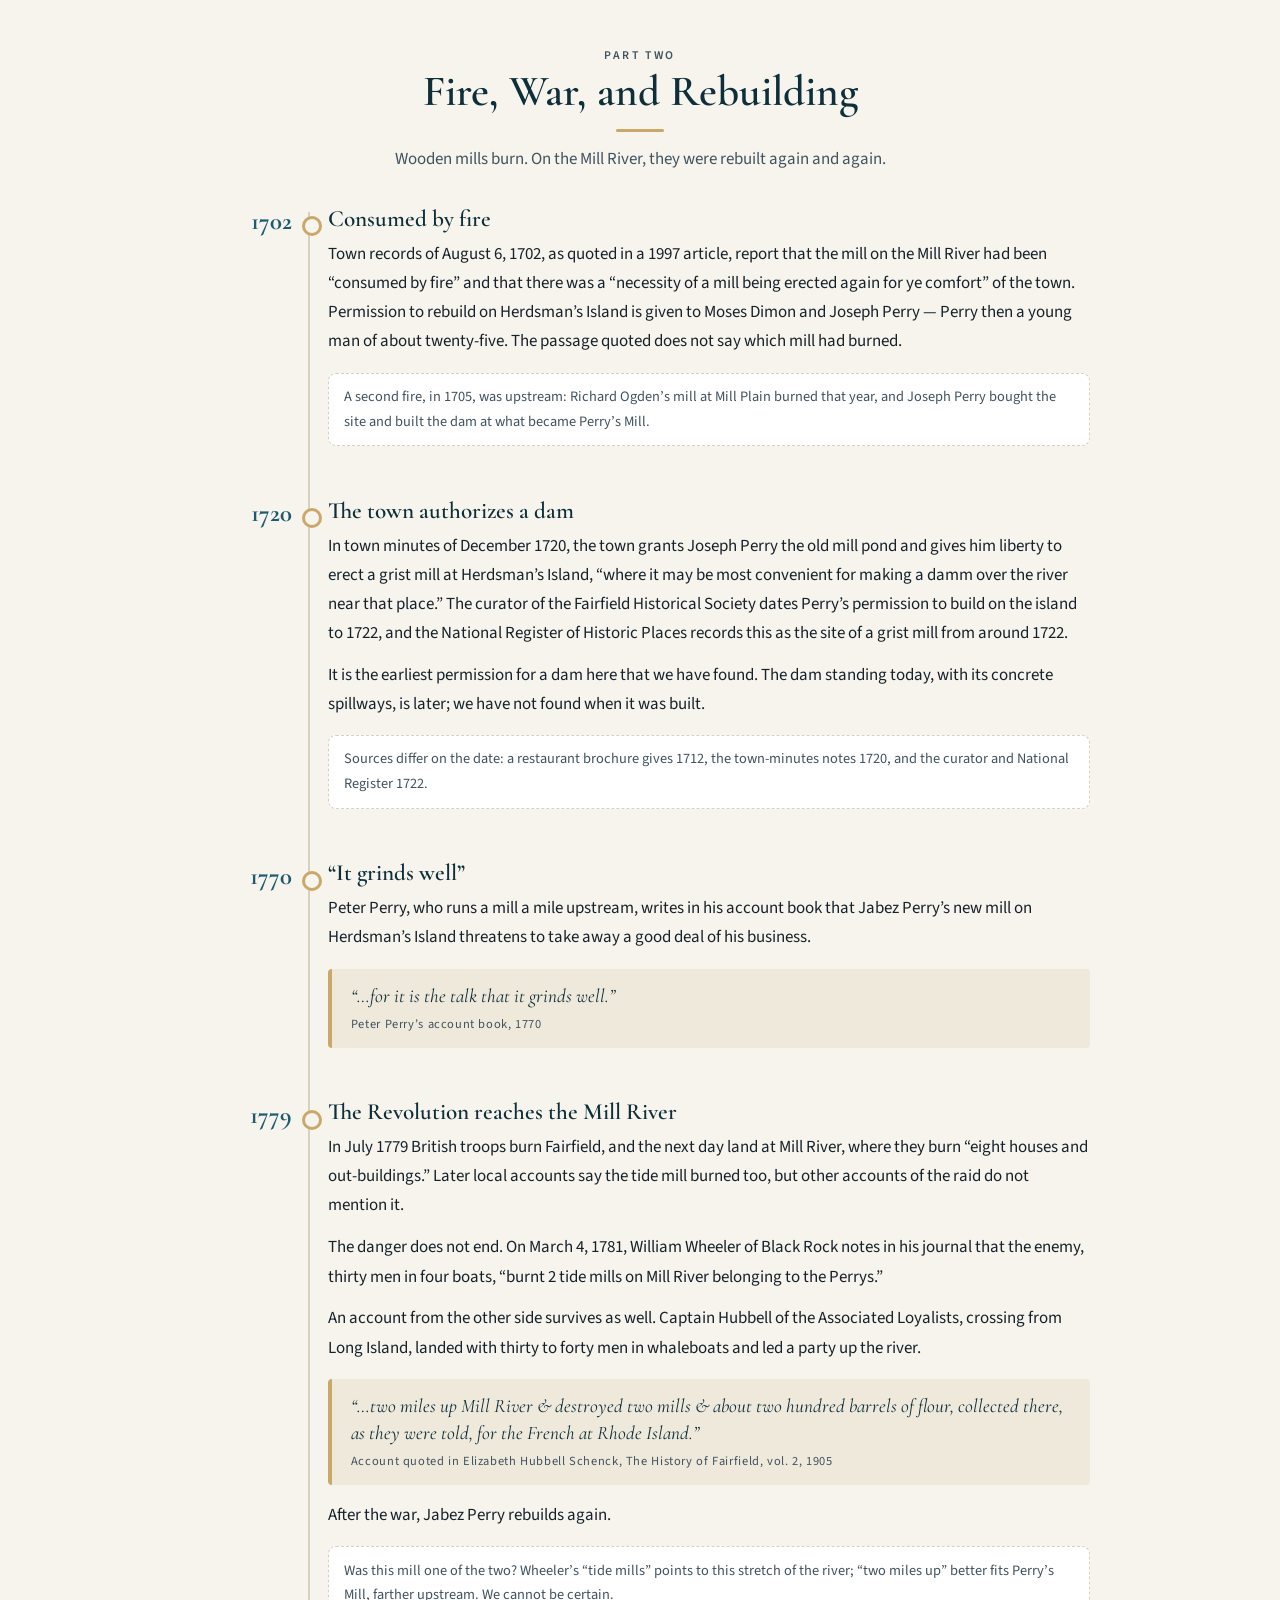
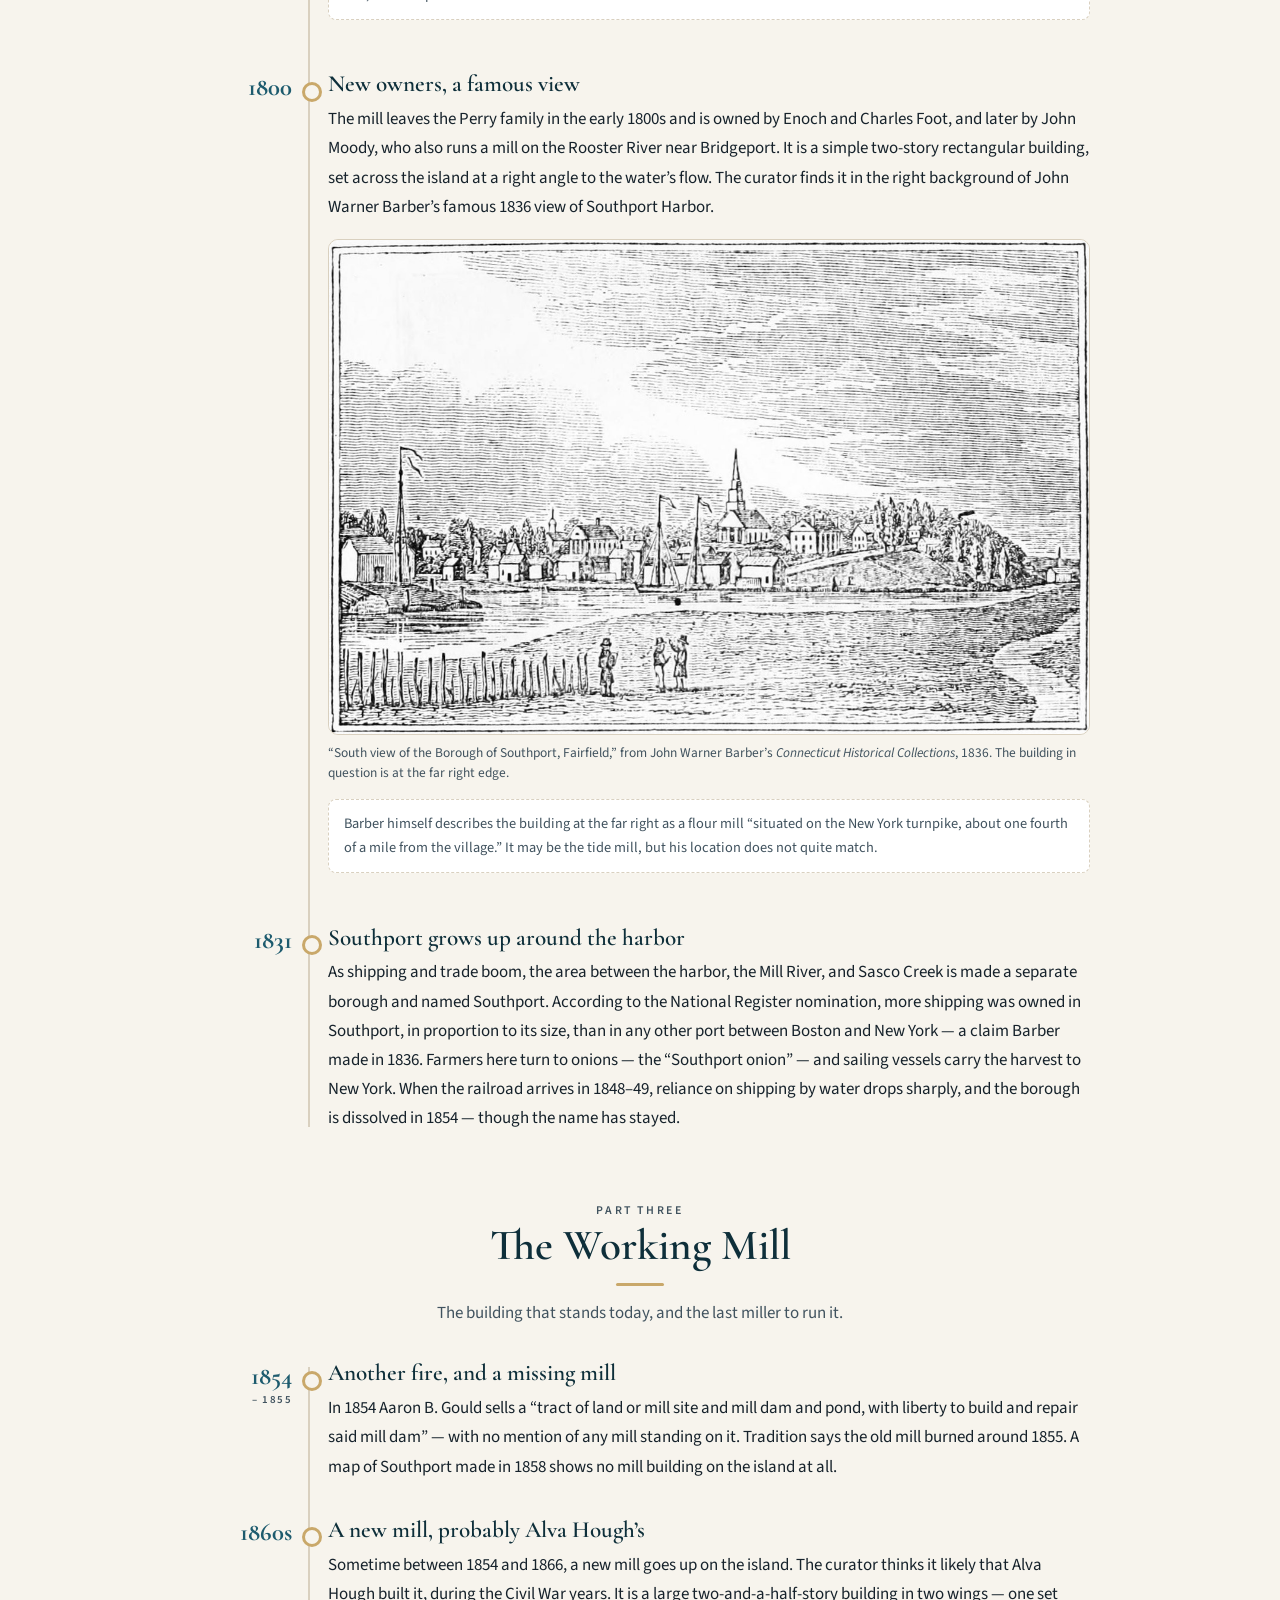
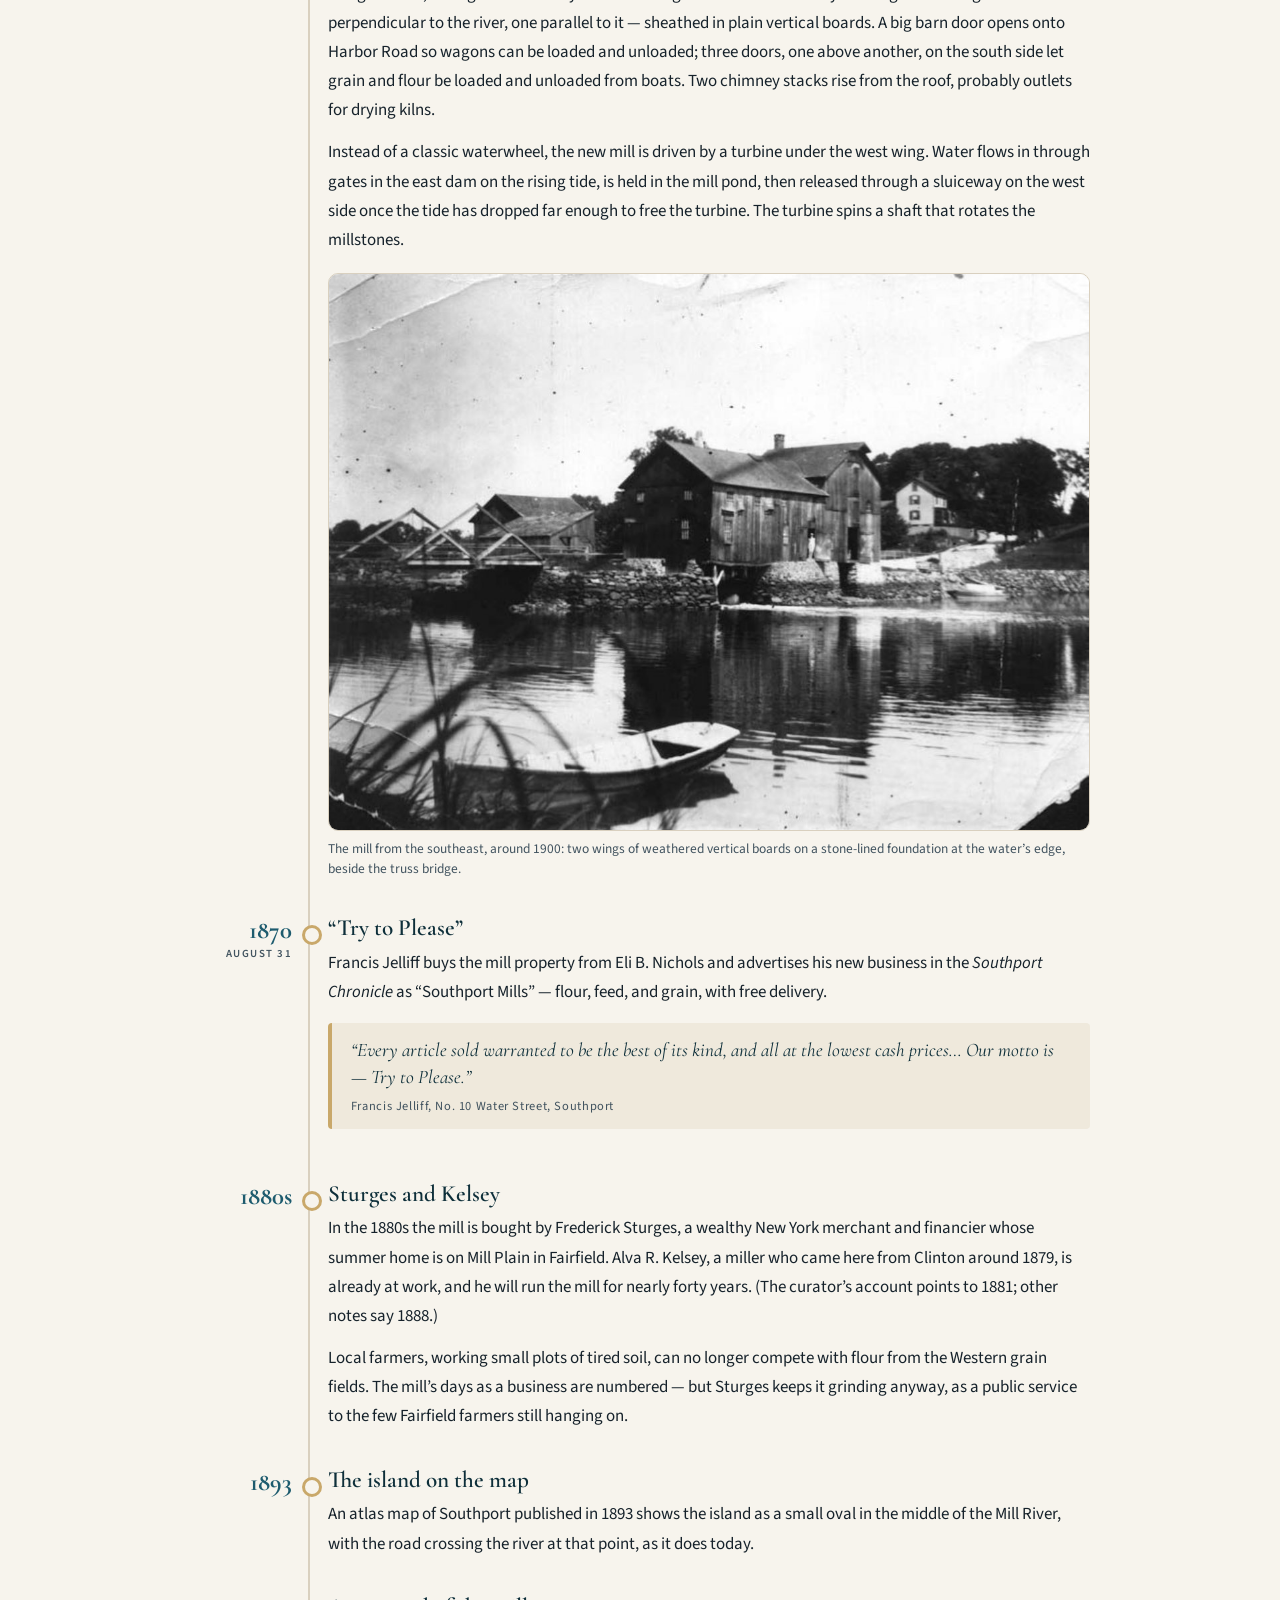
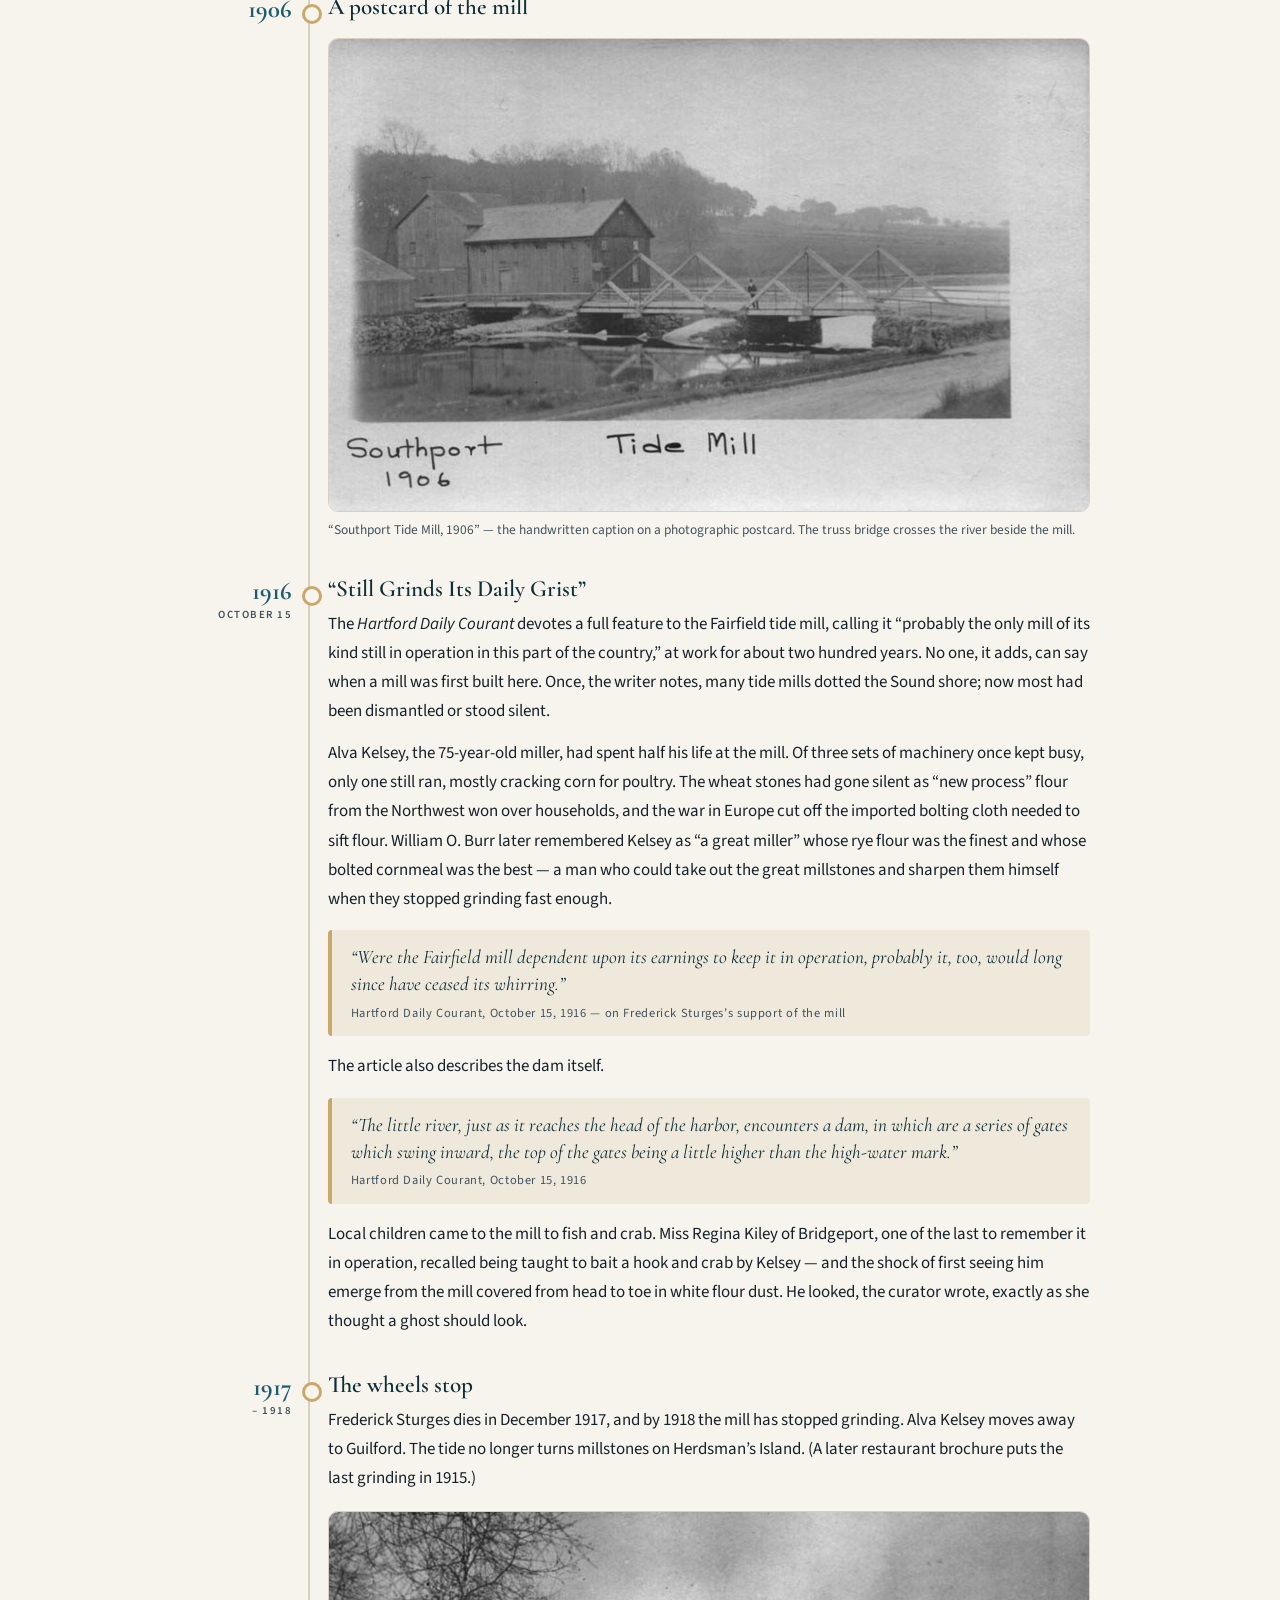
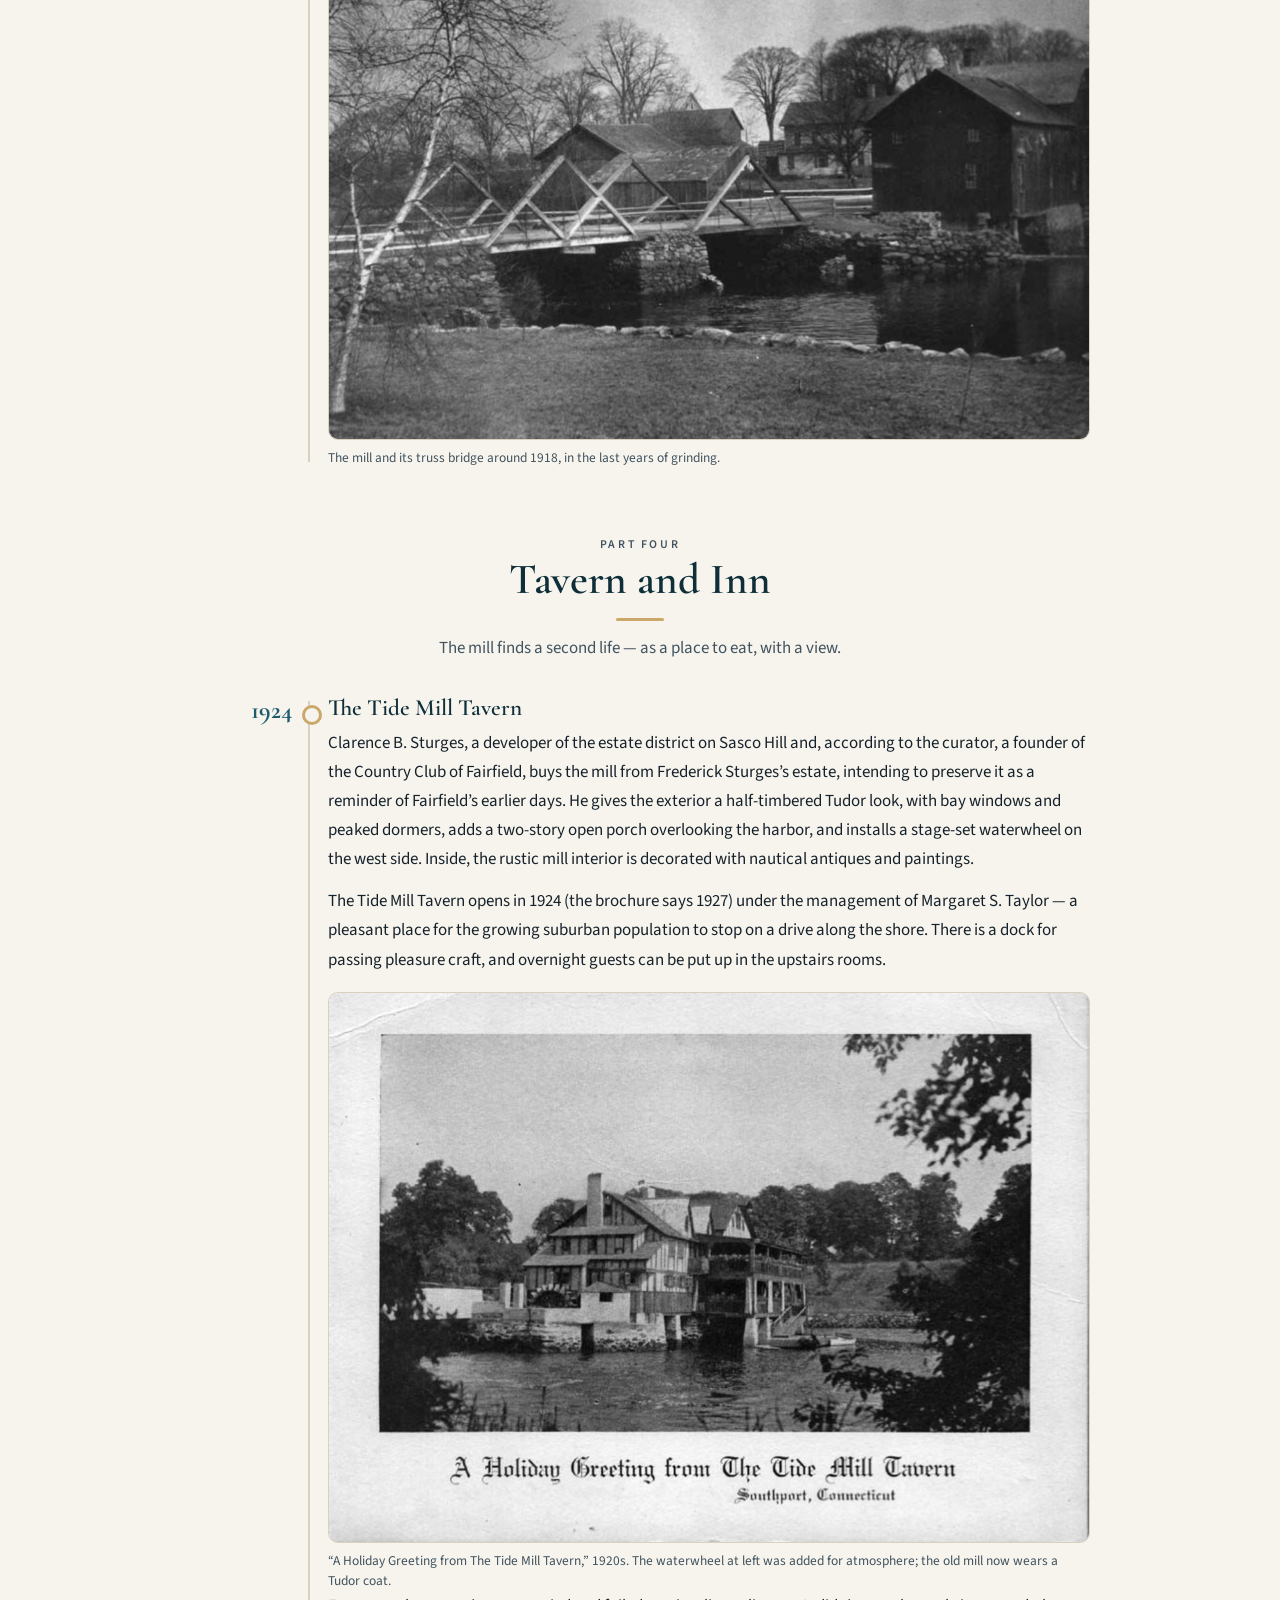
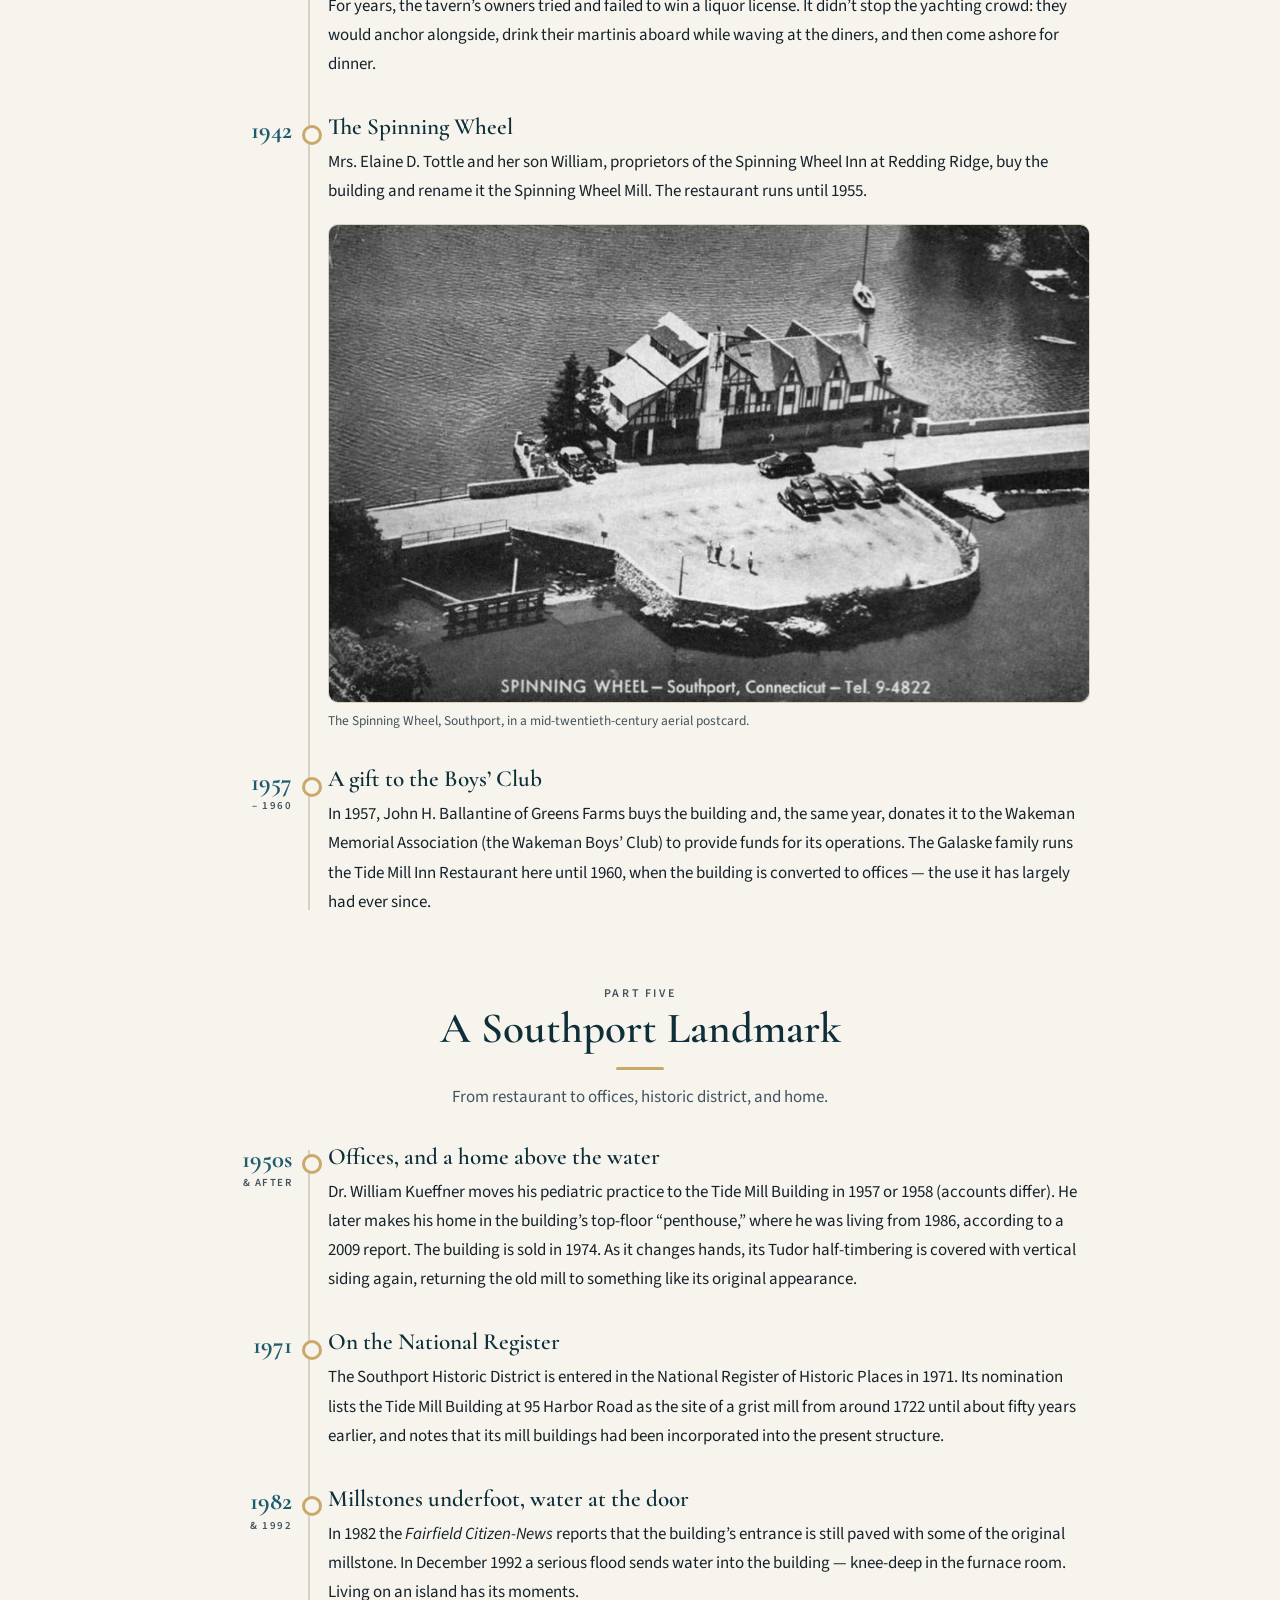
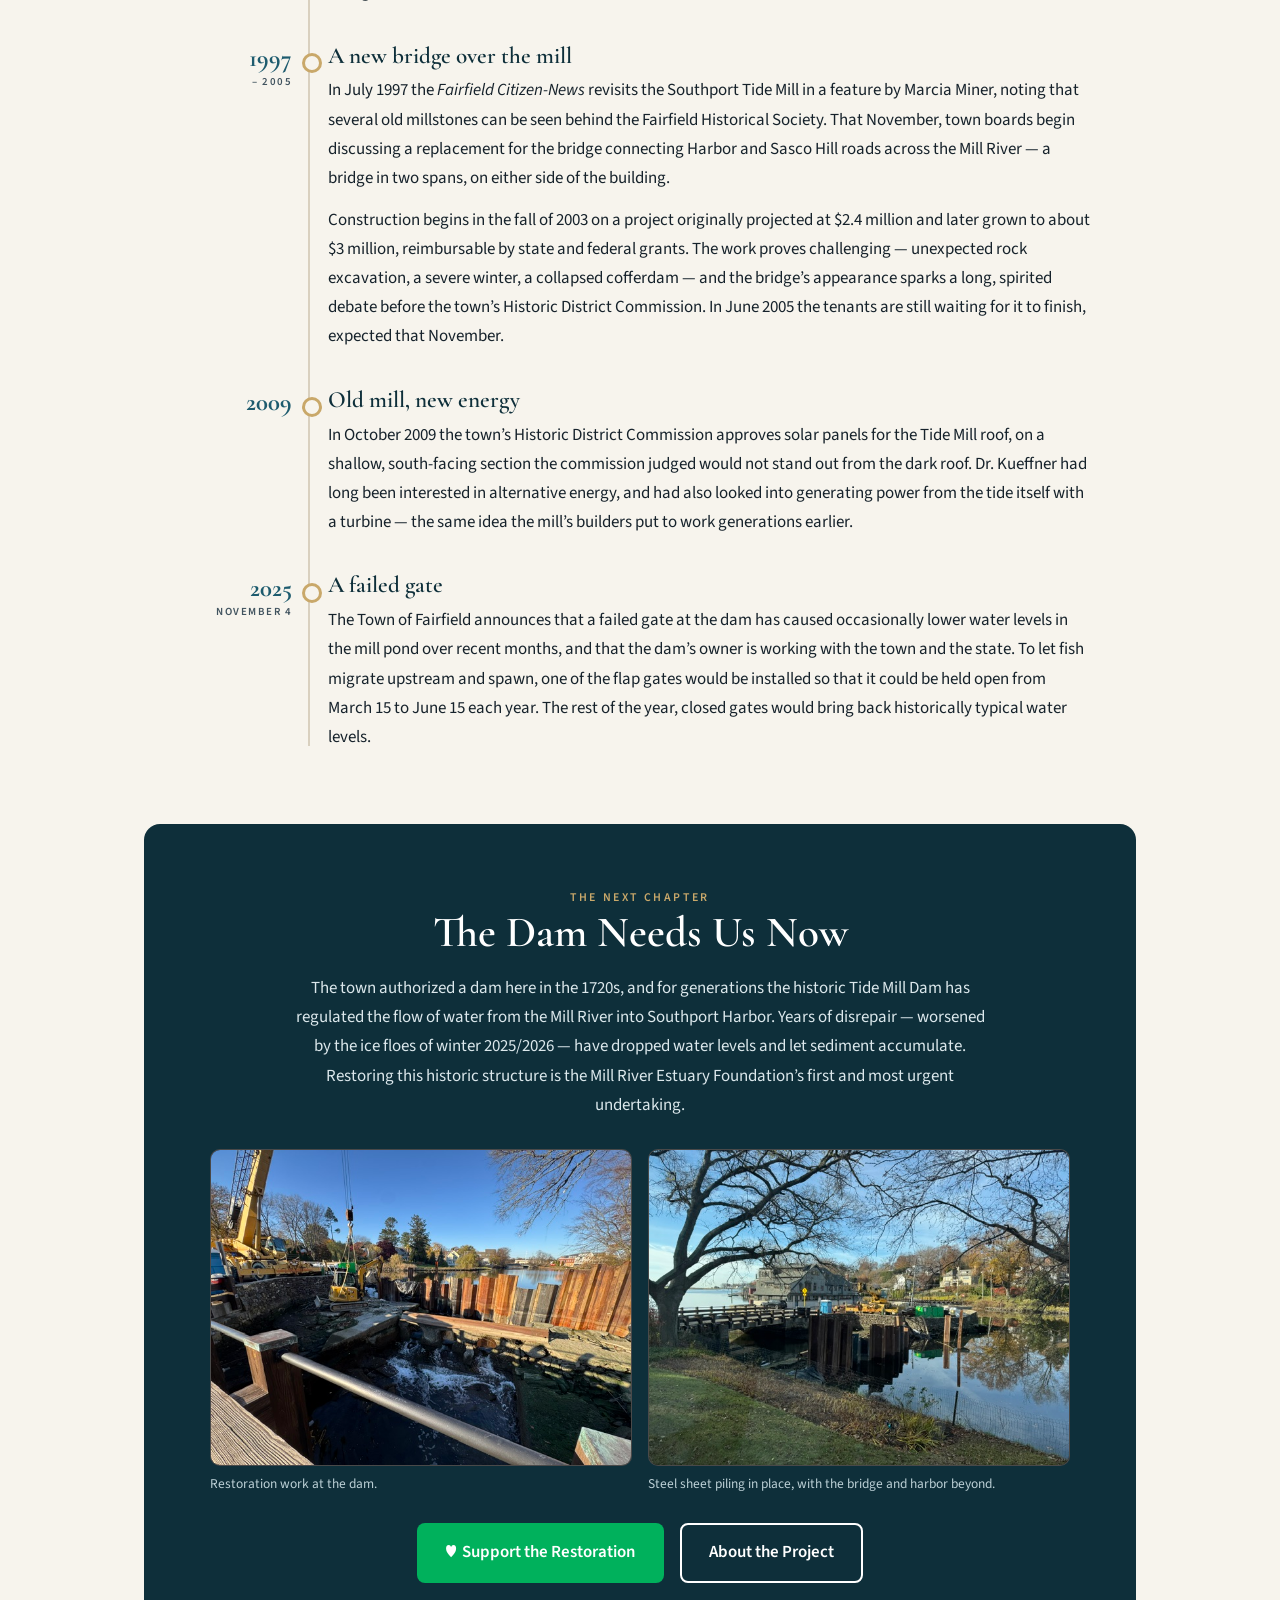
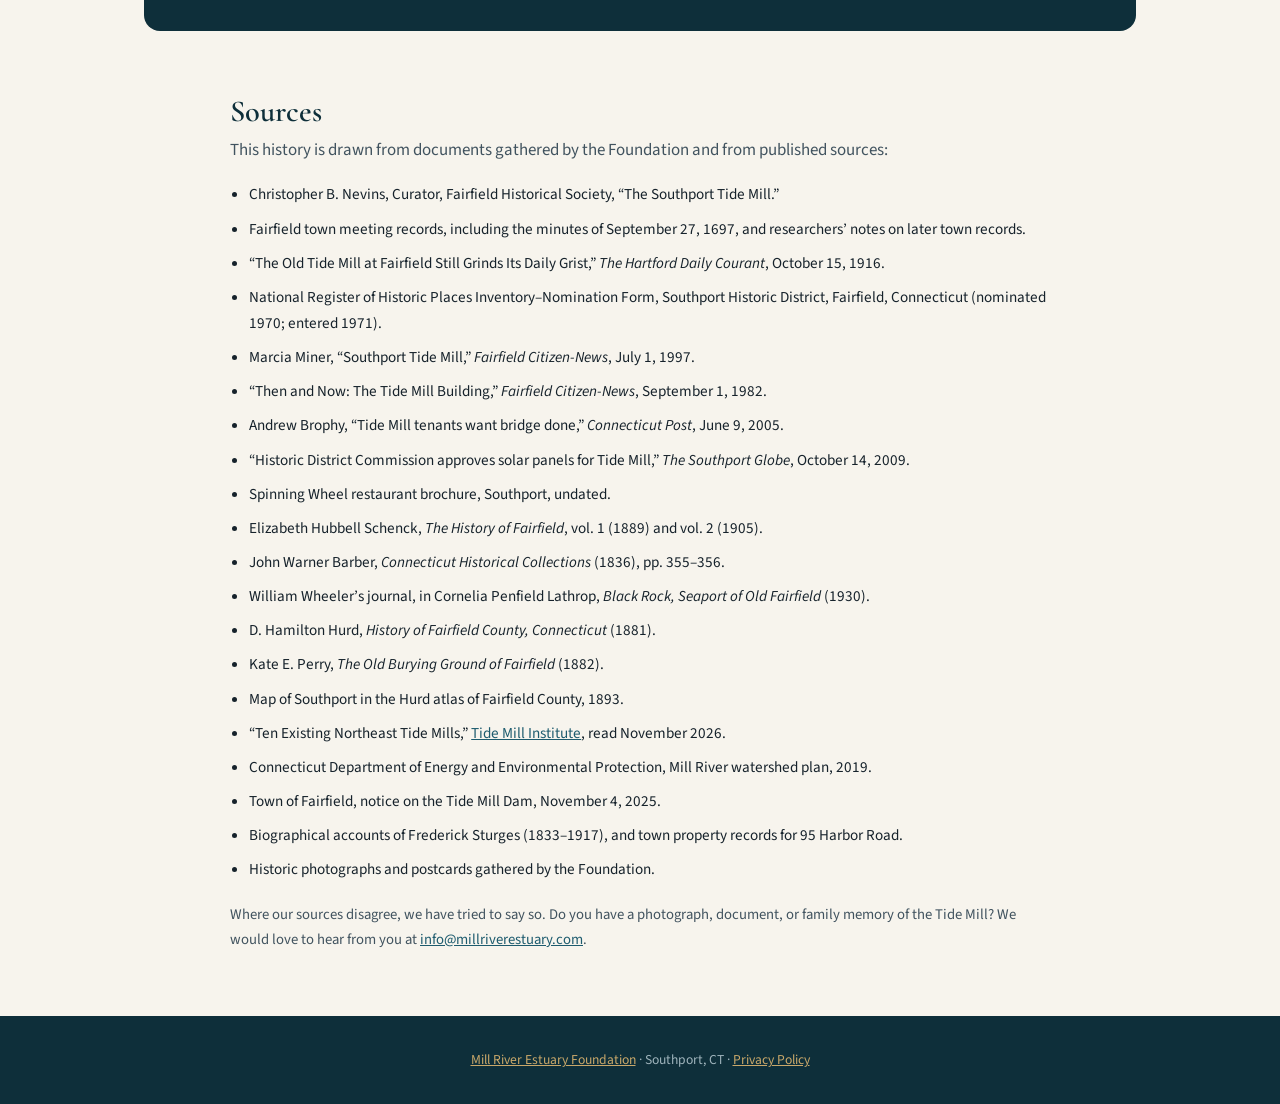
==== commit 401d9e9d: "Use 1939 hand-drawn Tide Mill Tavern map in 1697 history entry Co-Authored-By: Claude Opus 5.5 <nore" ====
--- a/history.html
+++ b/history.html
@@ -237,10 +237,10 @@
             Southport Harbor had been named by the early settlers, probably because the town&rsquo;s sheep flock was
             herded there each night, to keep them safe from wolves and other predators.</p>
           <figure>
-            <img src="img/restoration-9.jpg" width="1120" height="840" loading="lazy"
-              alt="The rocky ledge of Herdsman's Island rising from the calm mill pond, topped by a stone wall and the Tide Mill building, with the bridge to the left" />
-            <figcaption>Herdsman&rsquo;s Island today, seen from the mill pond in July 2026: the rock ledge and stone wall,
-              with the Tide Mill building on top and the bridge at left.</figcaption>
+            <img src="img/history-tavern-map-1939.jpg" width="1306" height="1155" loading="lazy"
+              alt="Hand-drawn map of the island between the mill pond and Southport Harbor, with the Tide Mill Tavern on it, the Post Road above, Southport Village at left, and sheep grazing in the fields on either side" />
+            <figcaption>A hand-drawn map from a Tide Mill Tavern advertisement, marked 1939. The island sits between the
+              mill pond and Southport Harbor, with sheep still grazing in the fields nearby.</figcaption>
           </figure>
           <p>It is the earliest grant for a mill on the island found in records.</p>
           <p class="note">Permission is not proof. The Fairfield Historical Society&rsquo;s curator cautions that we do
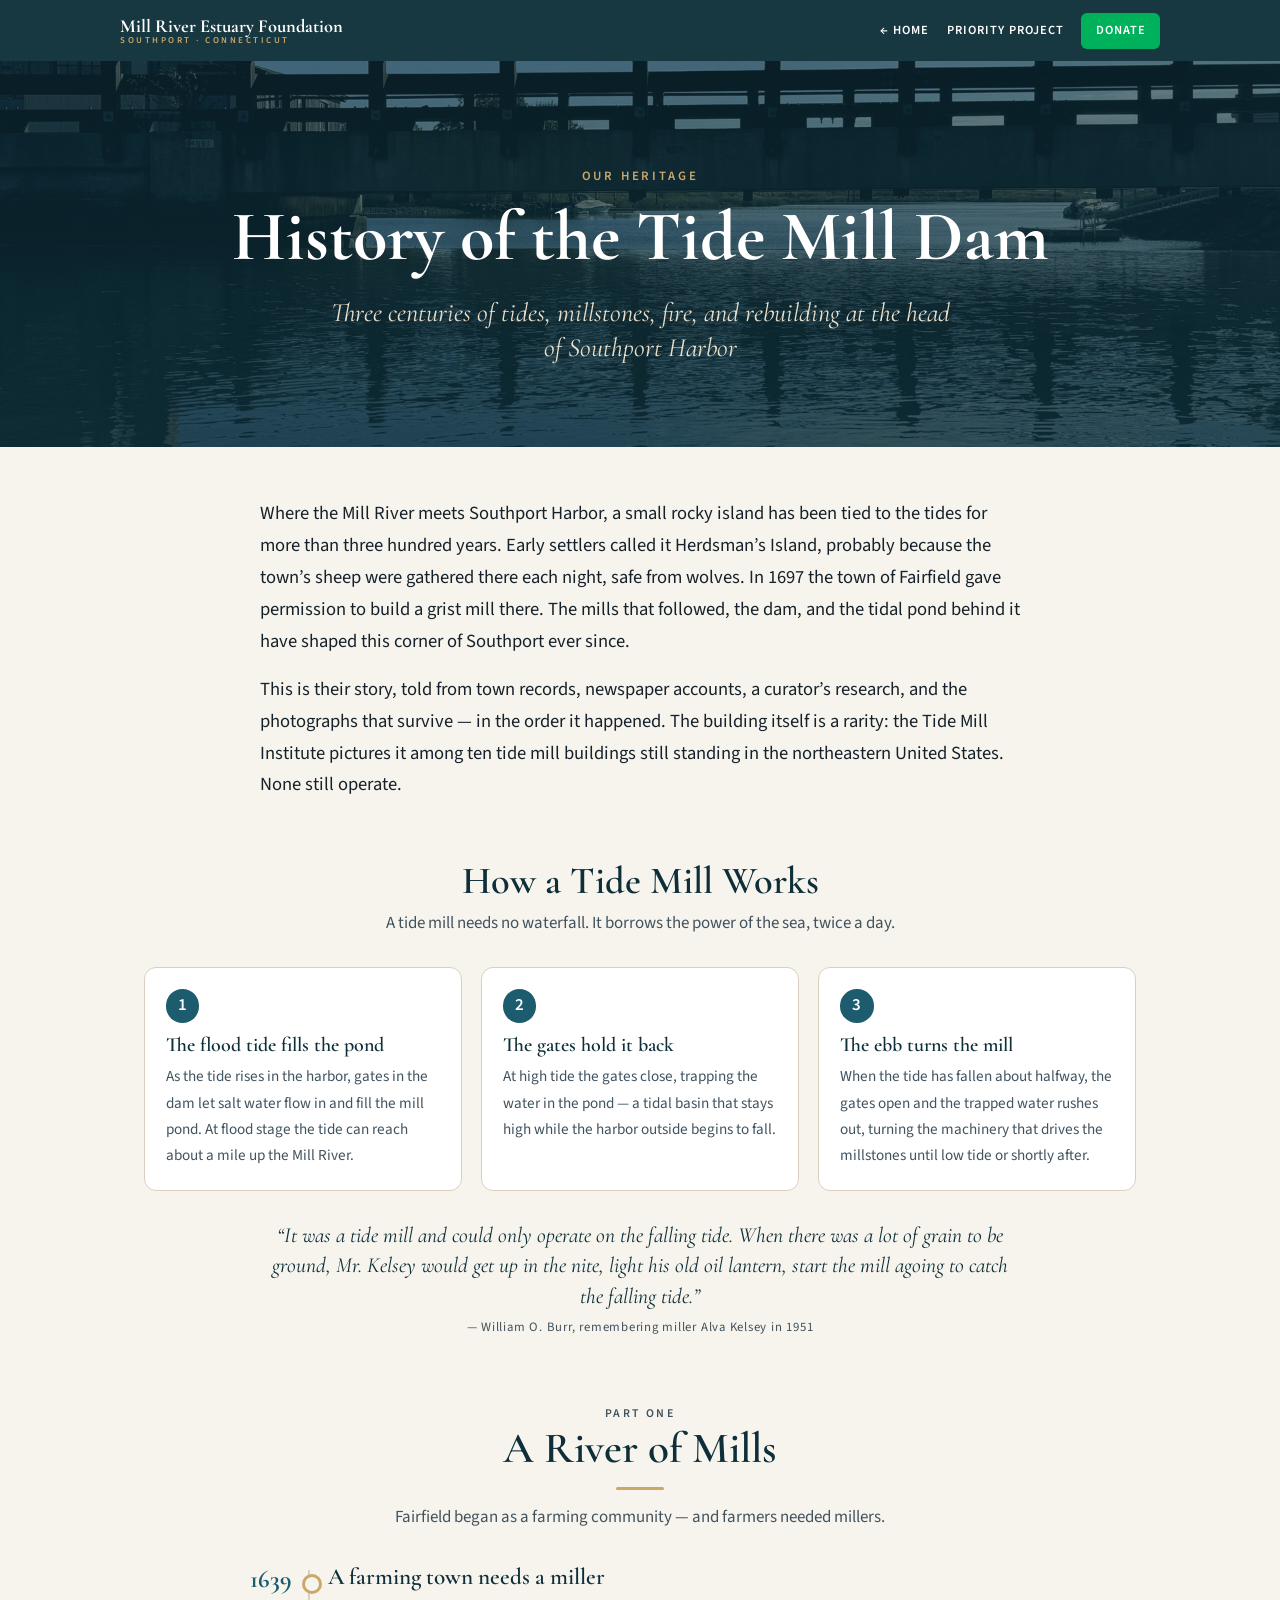
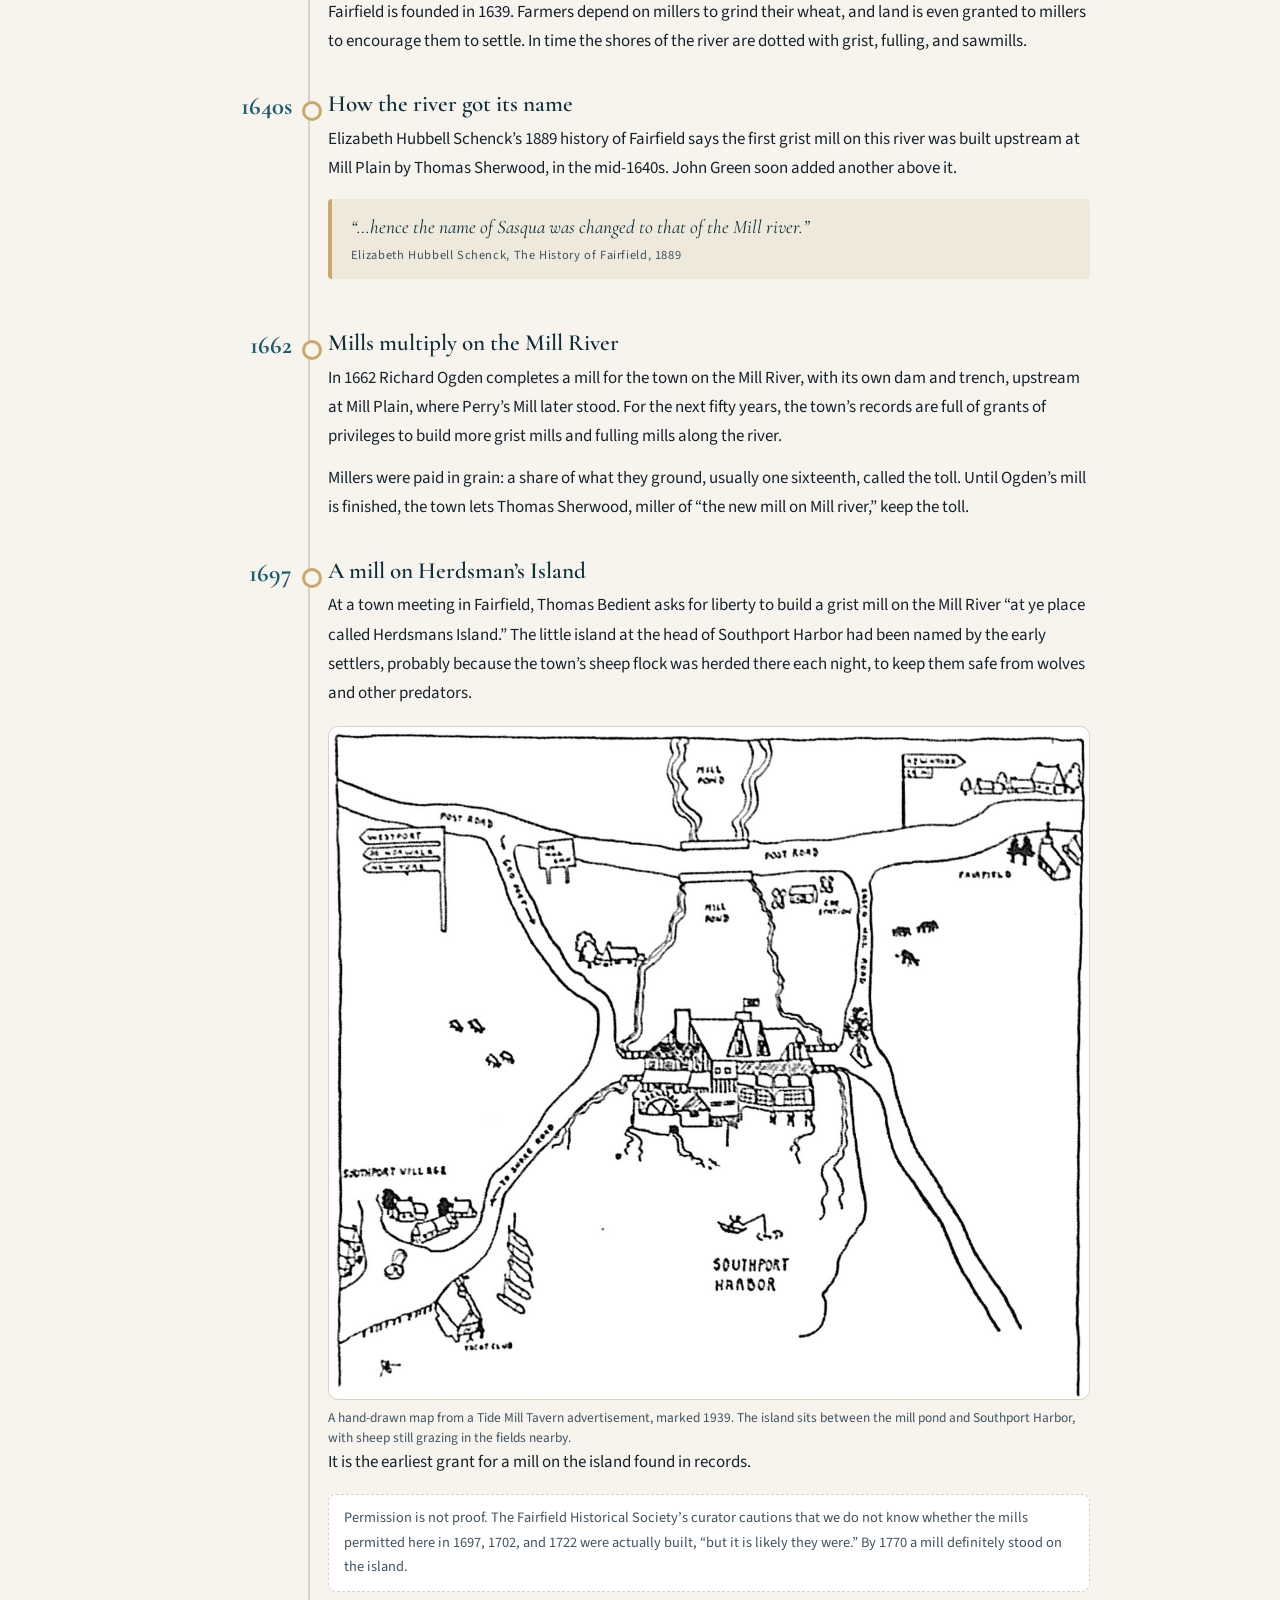
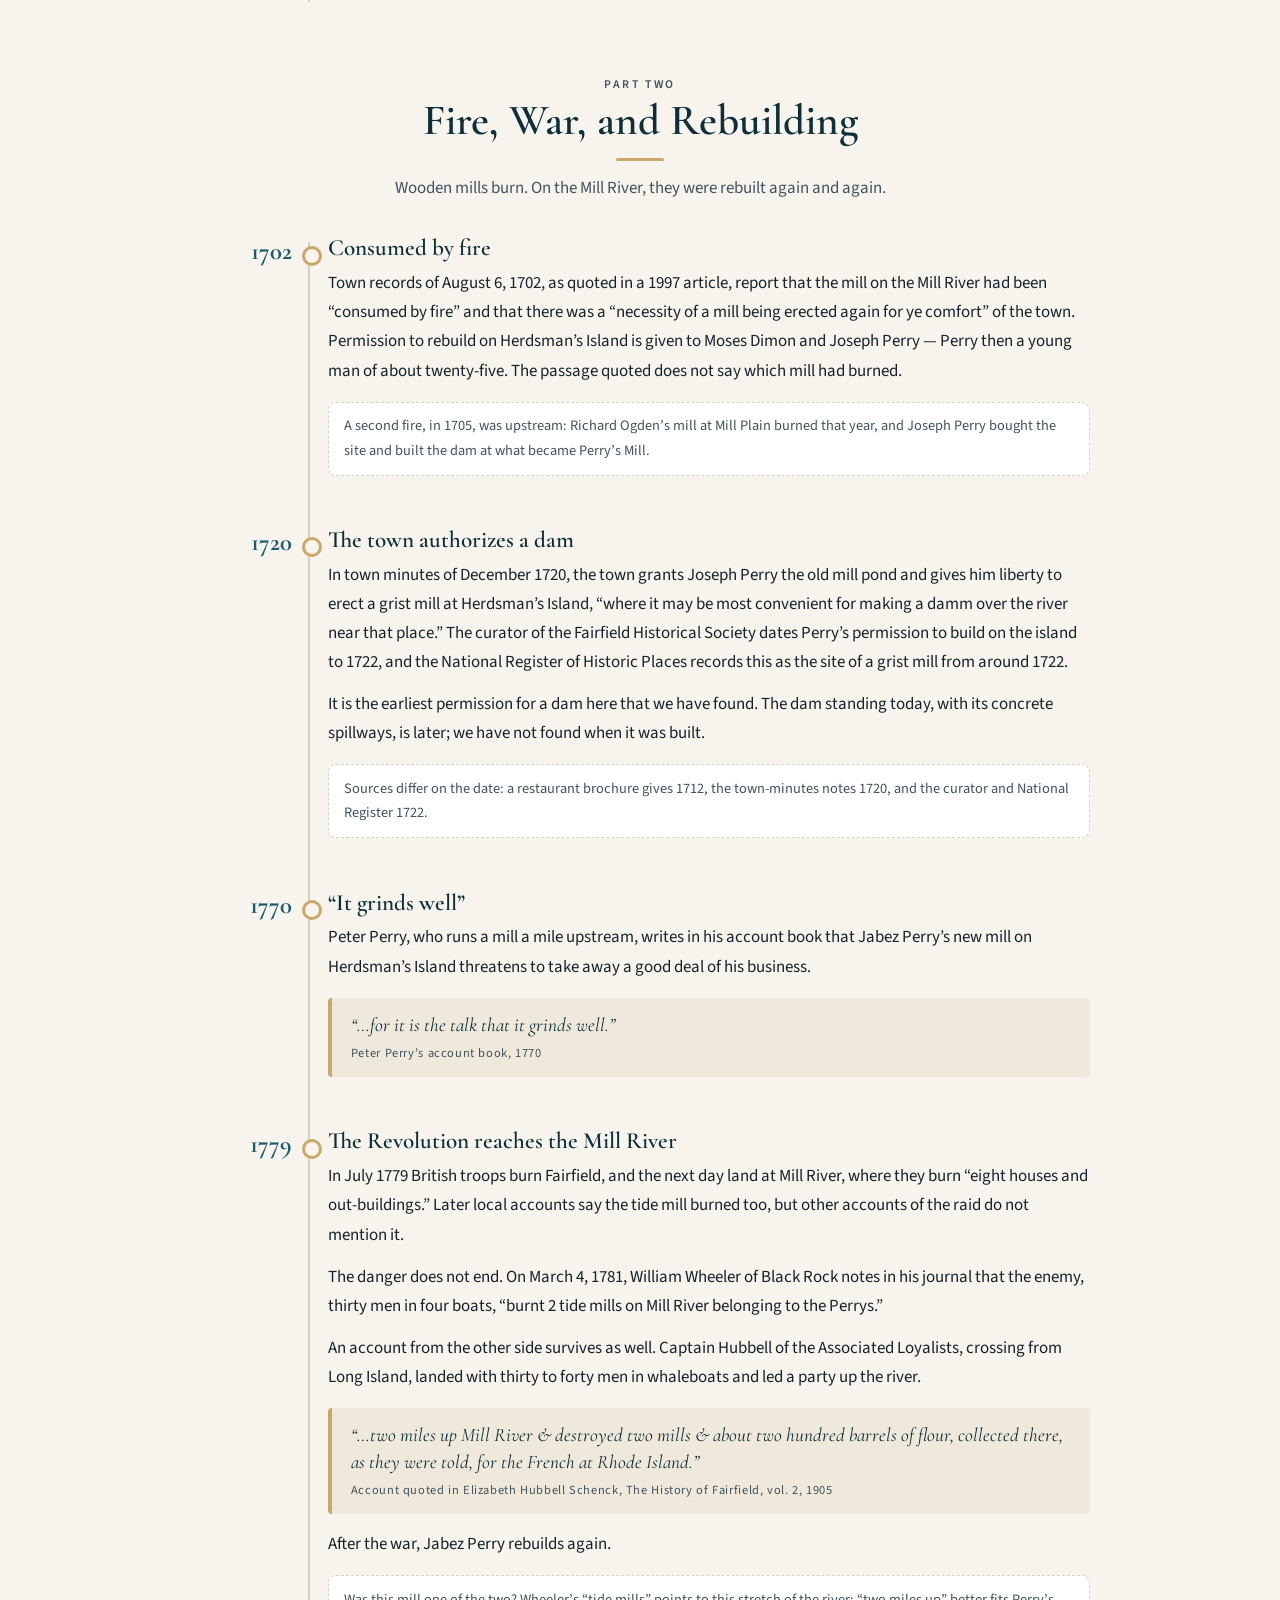
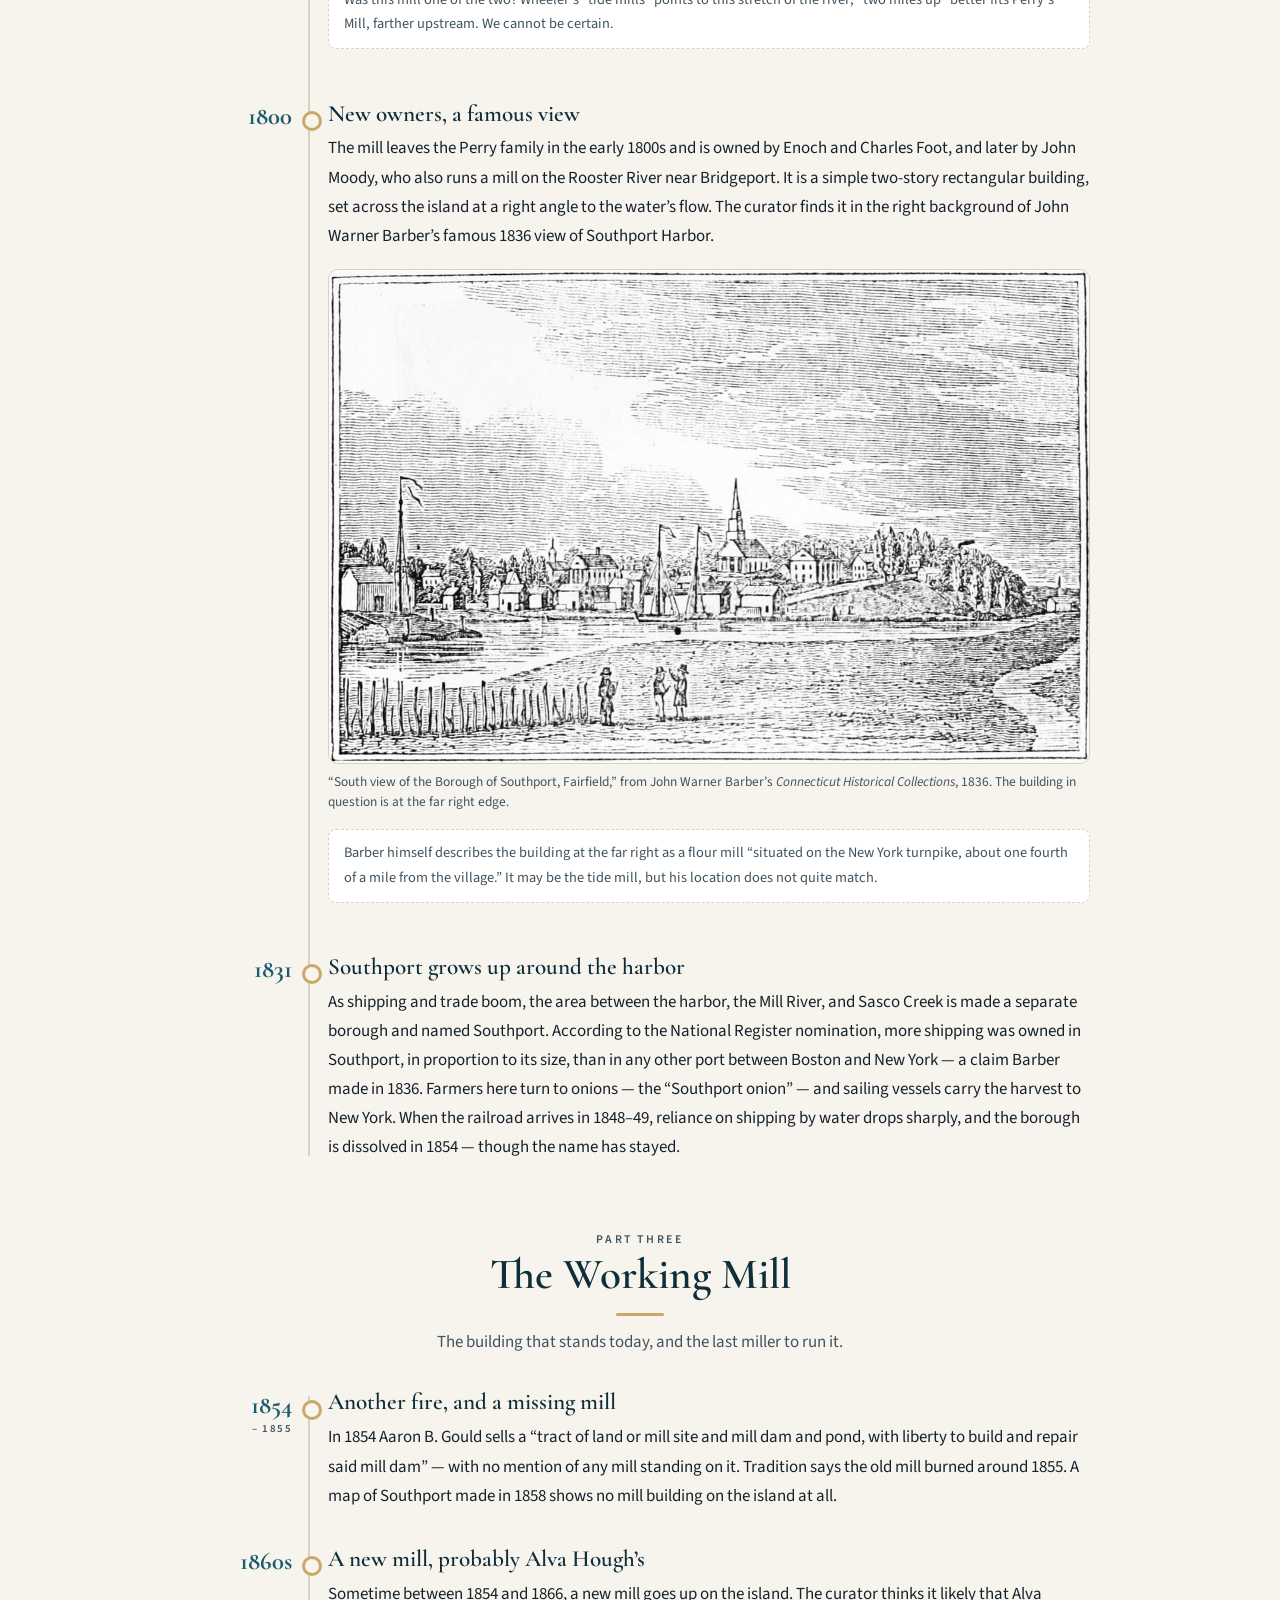
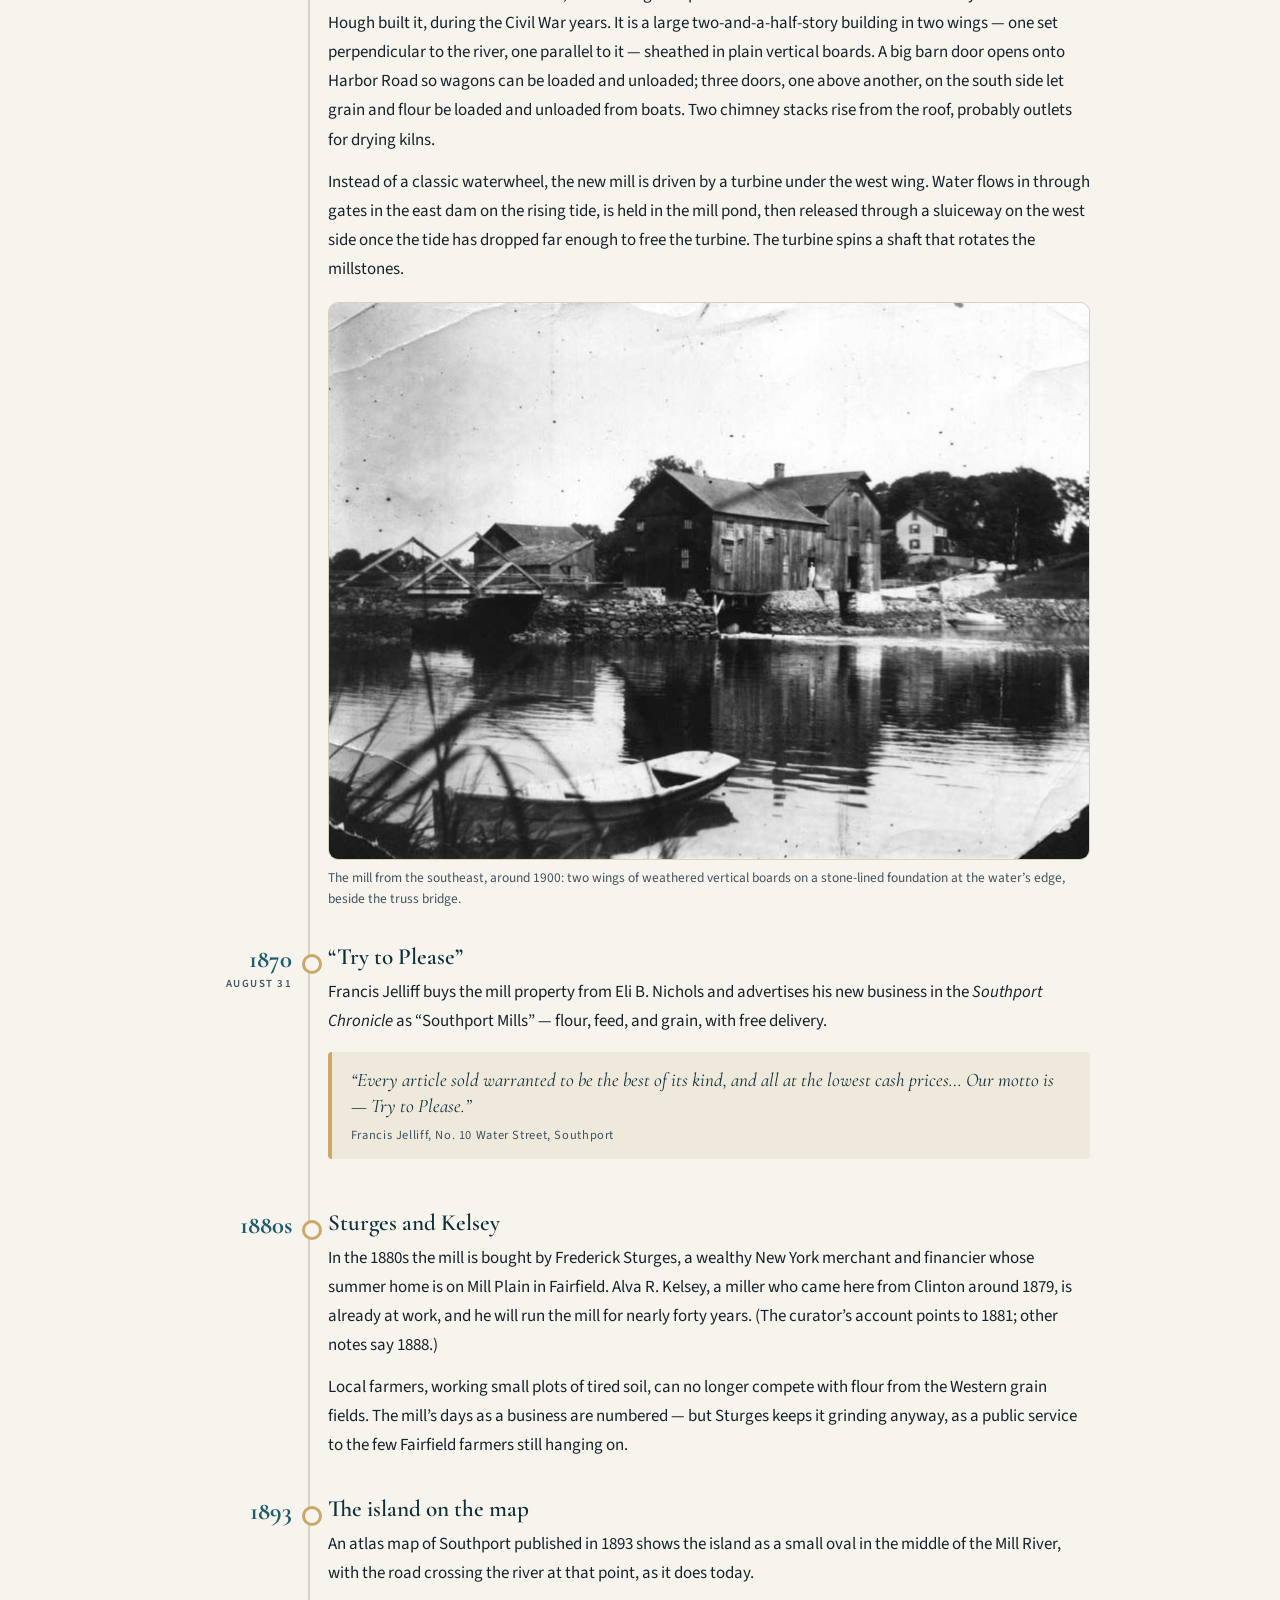
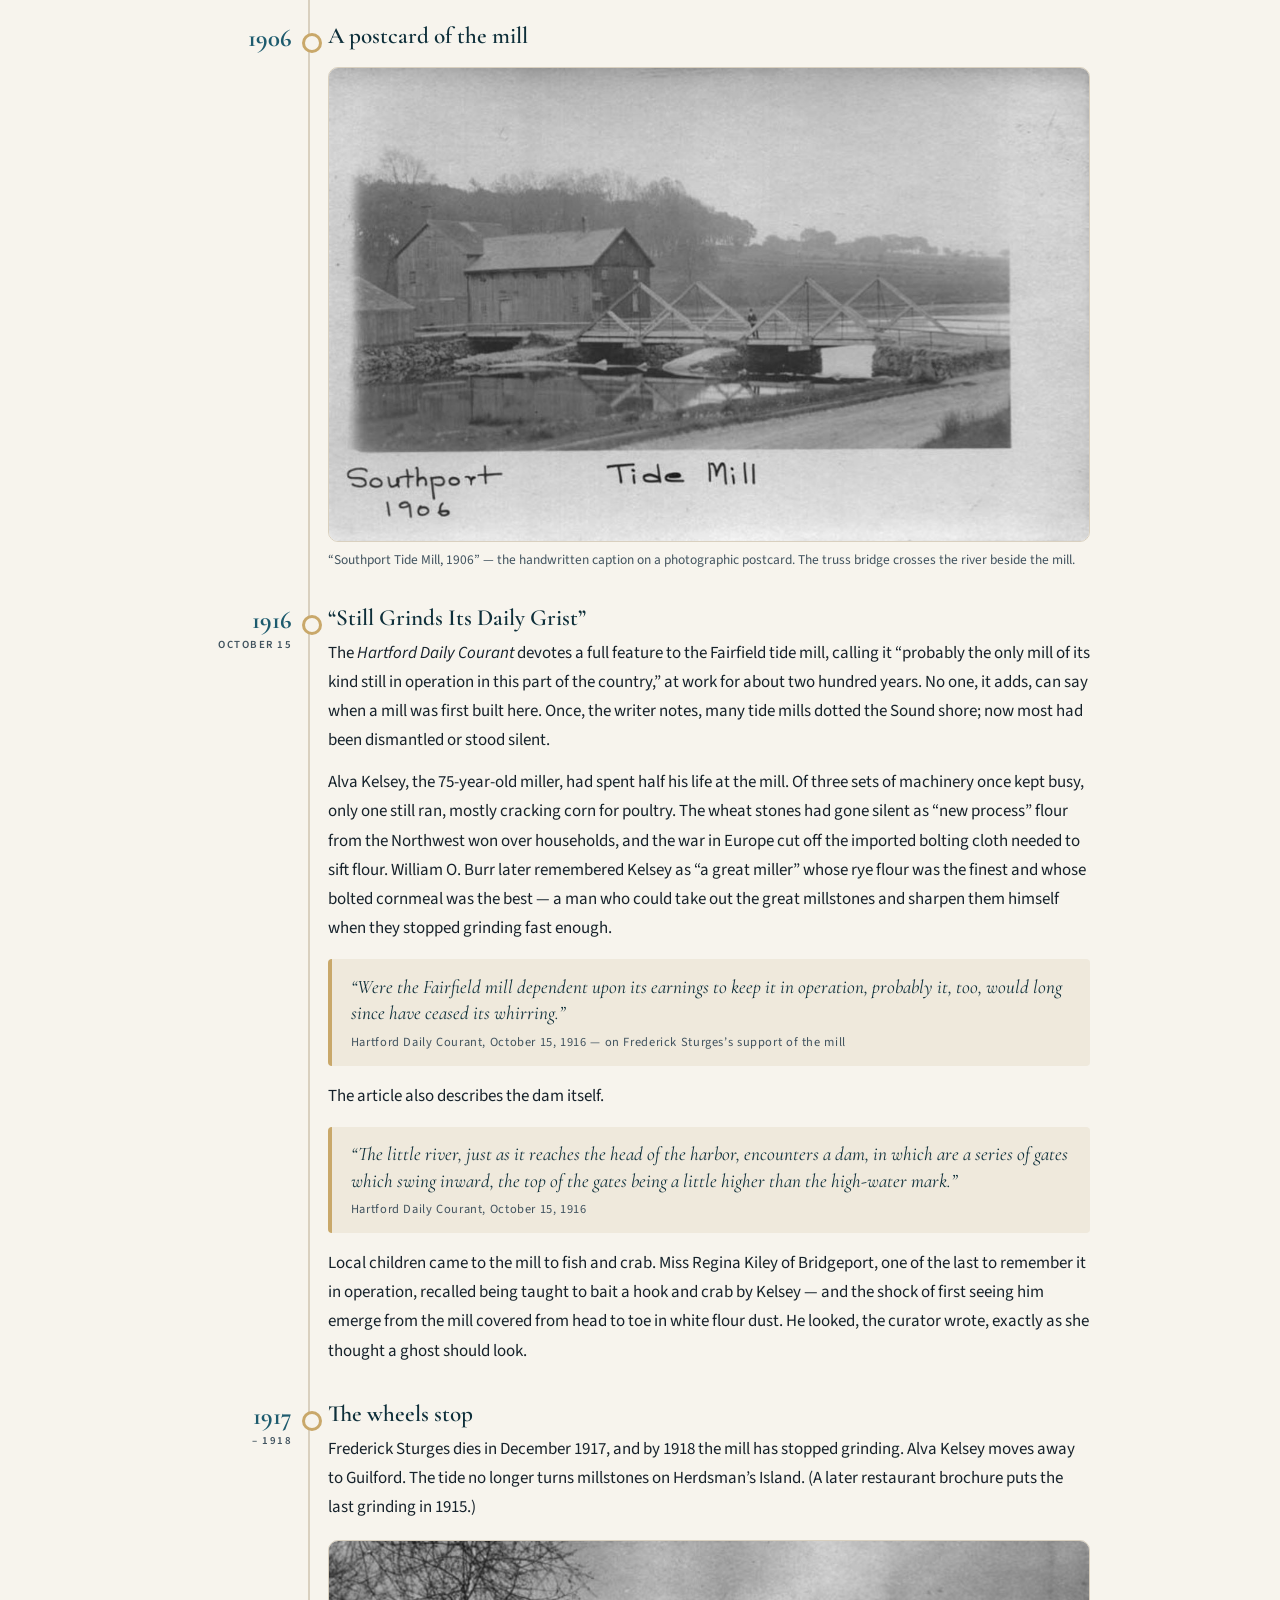
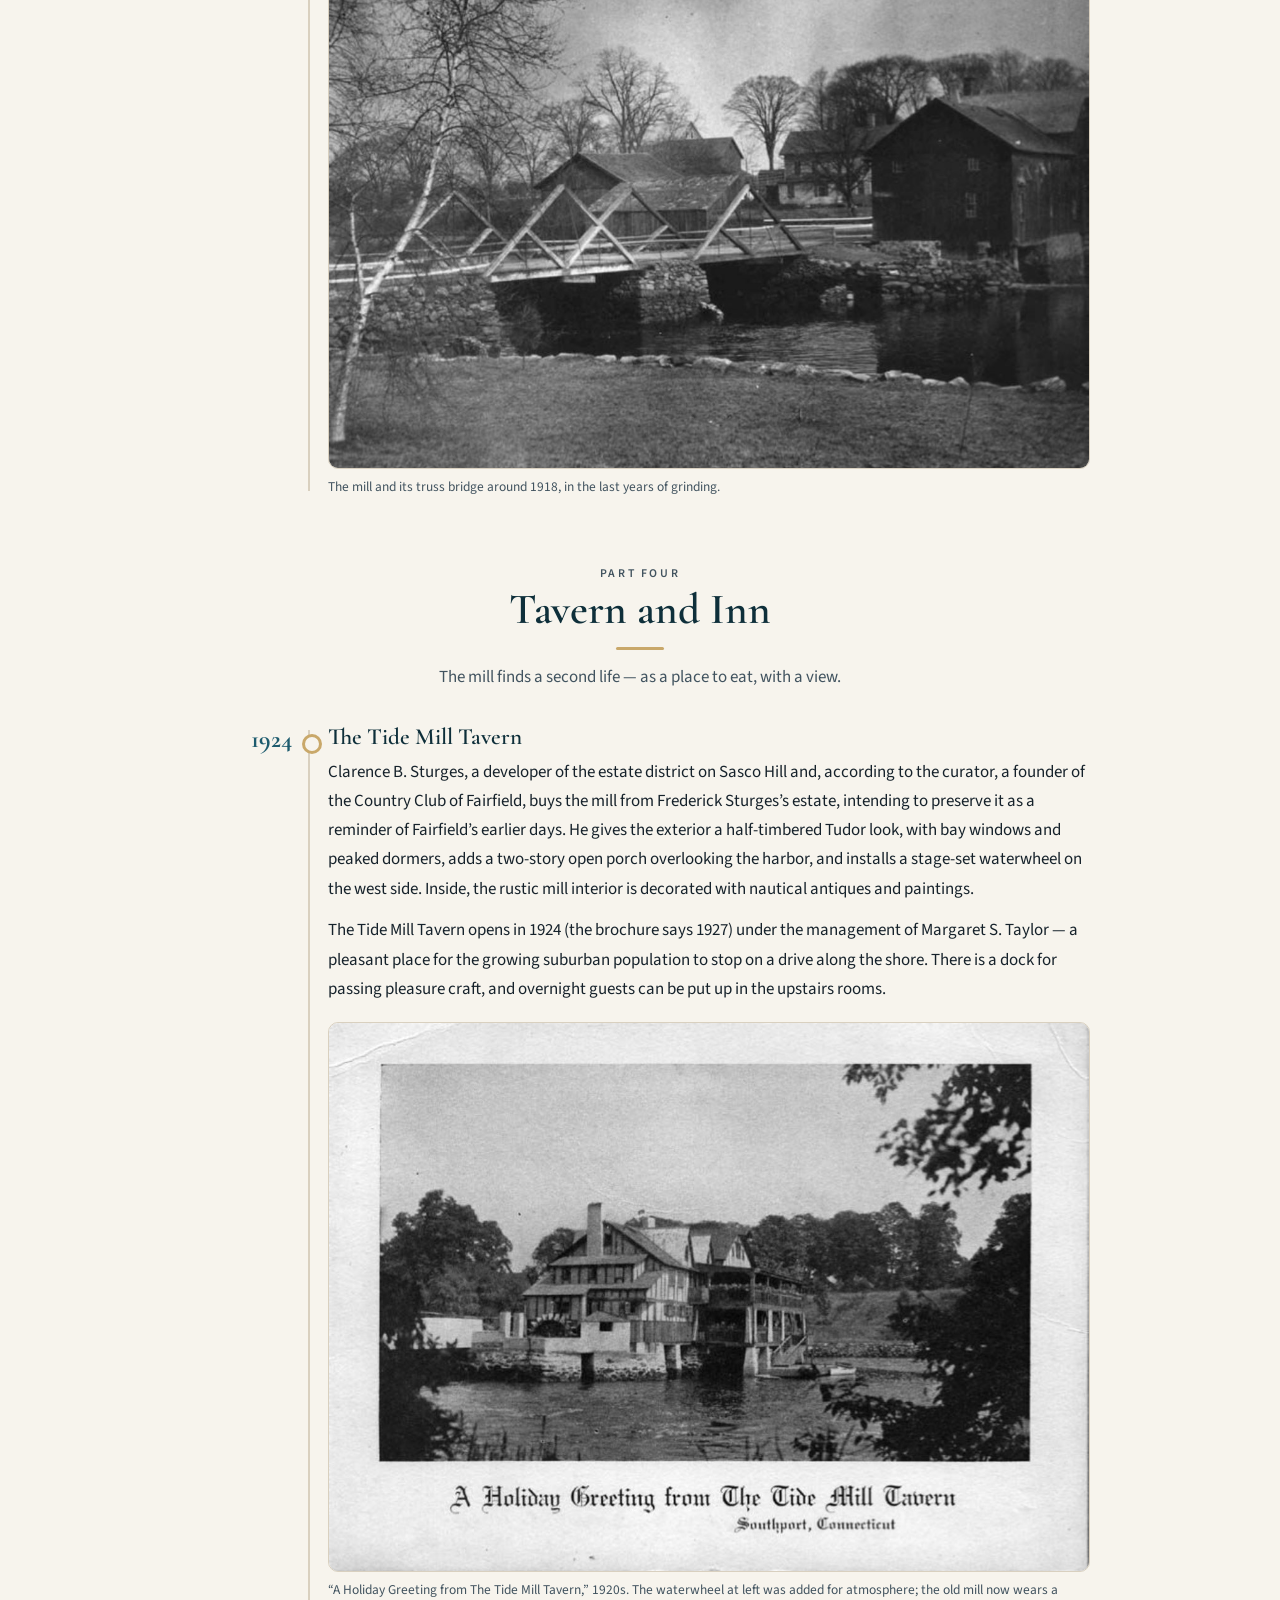
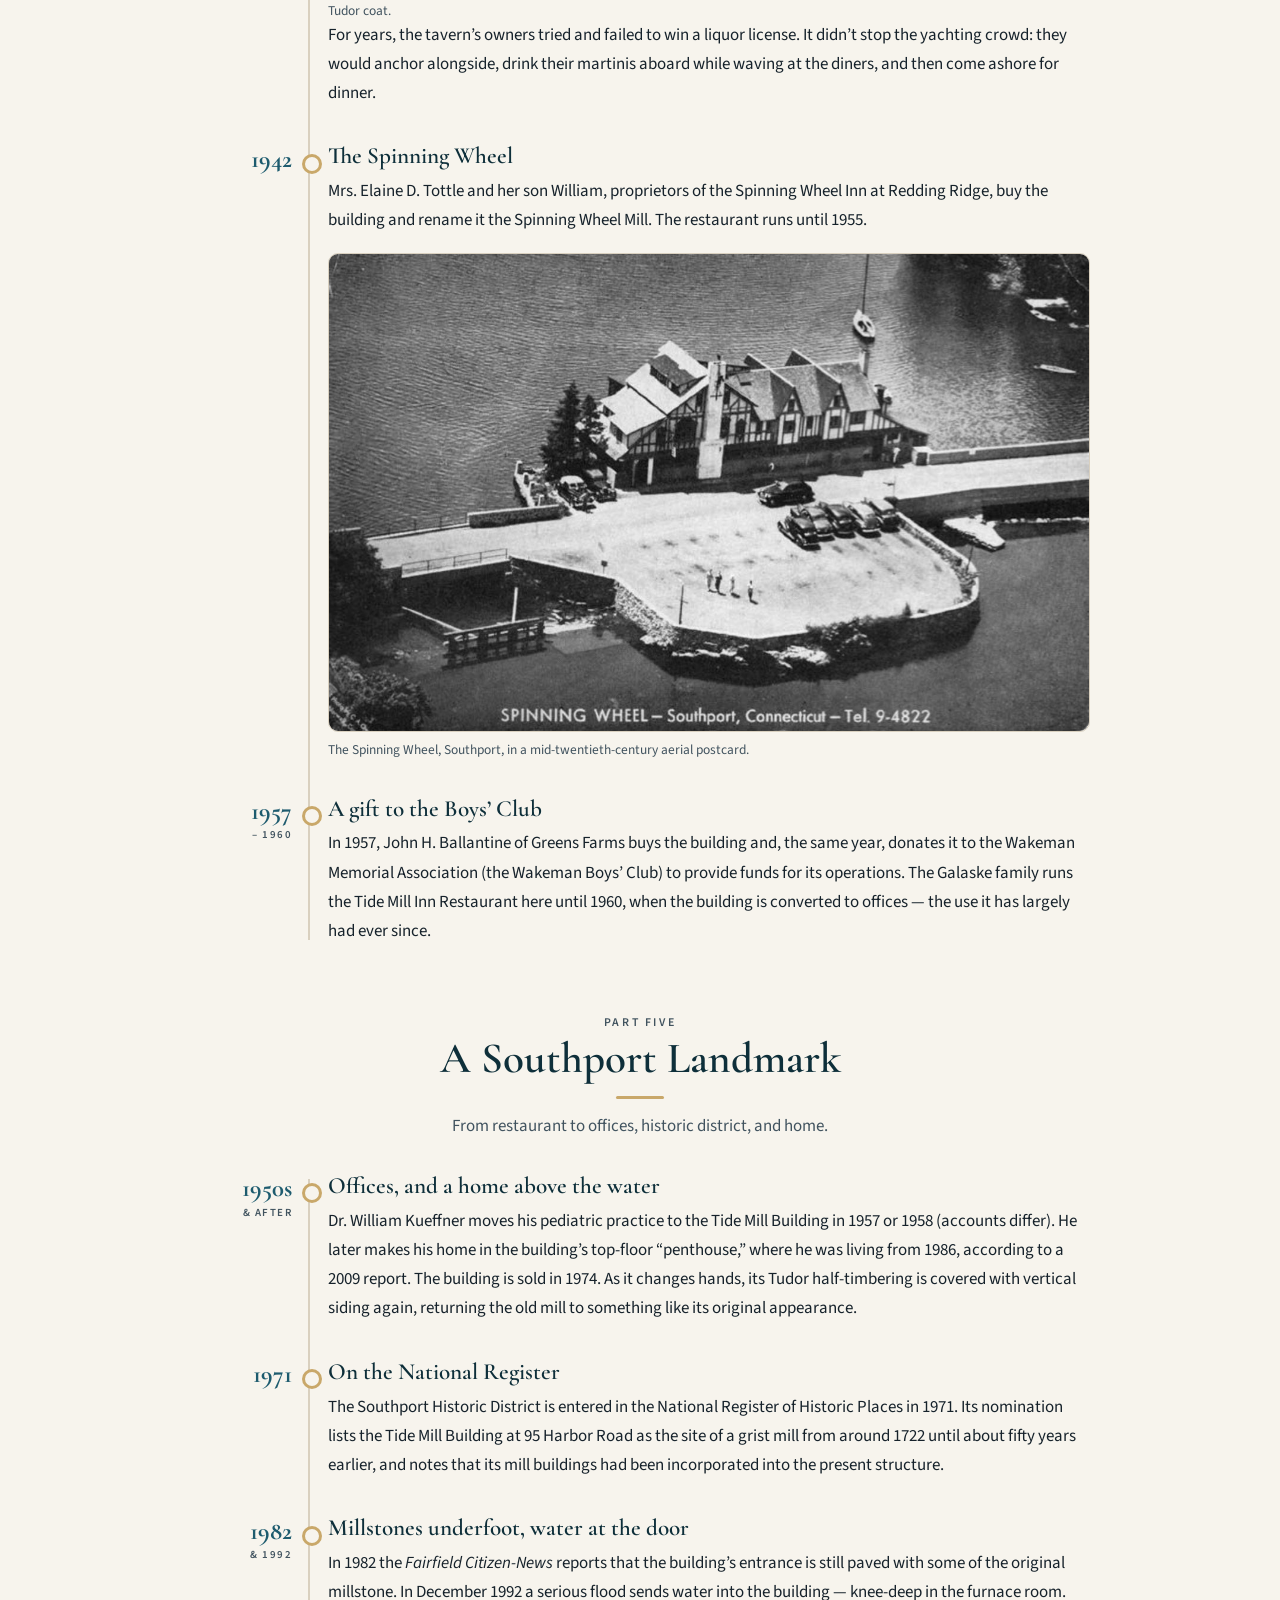
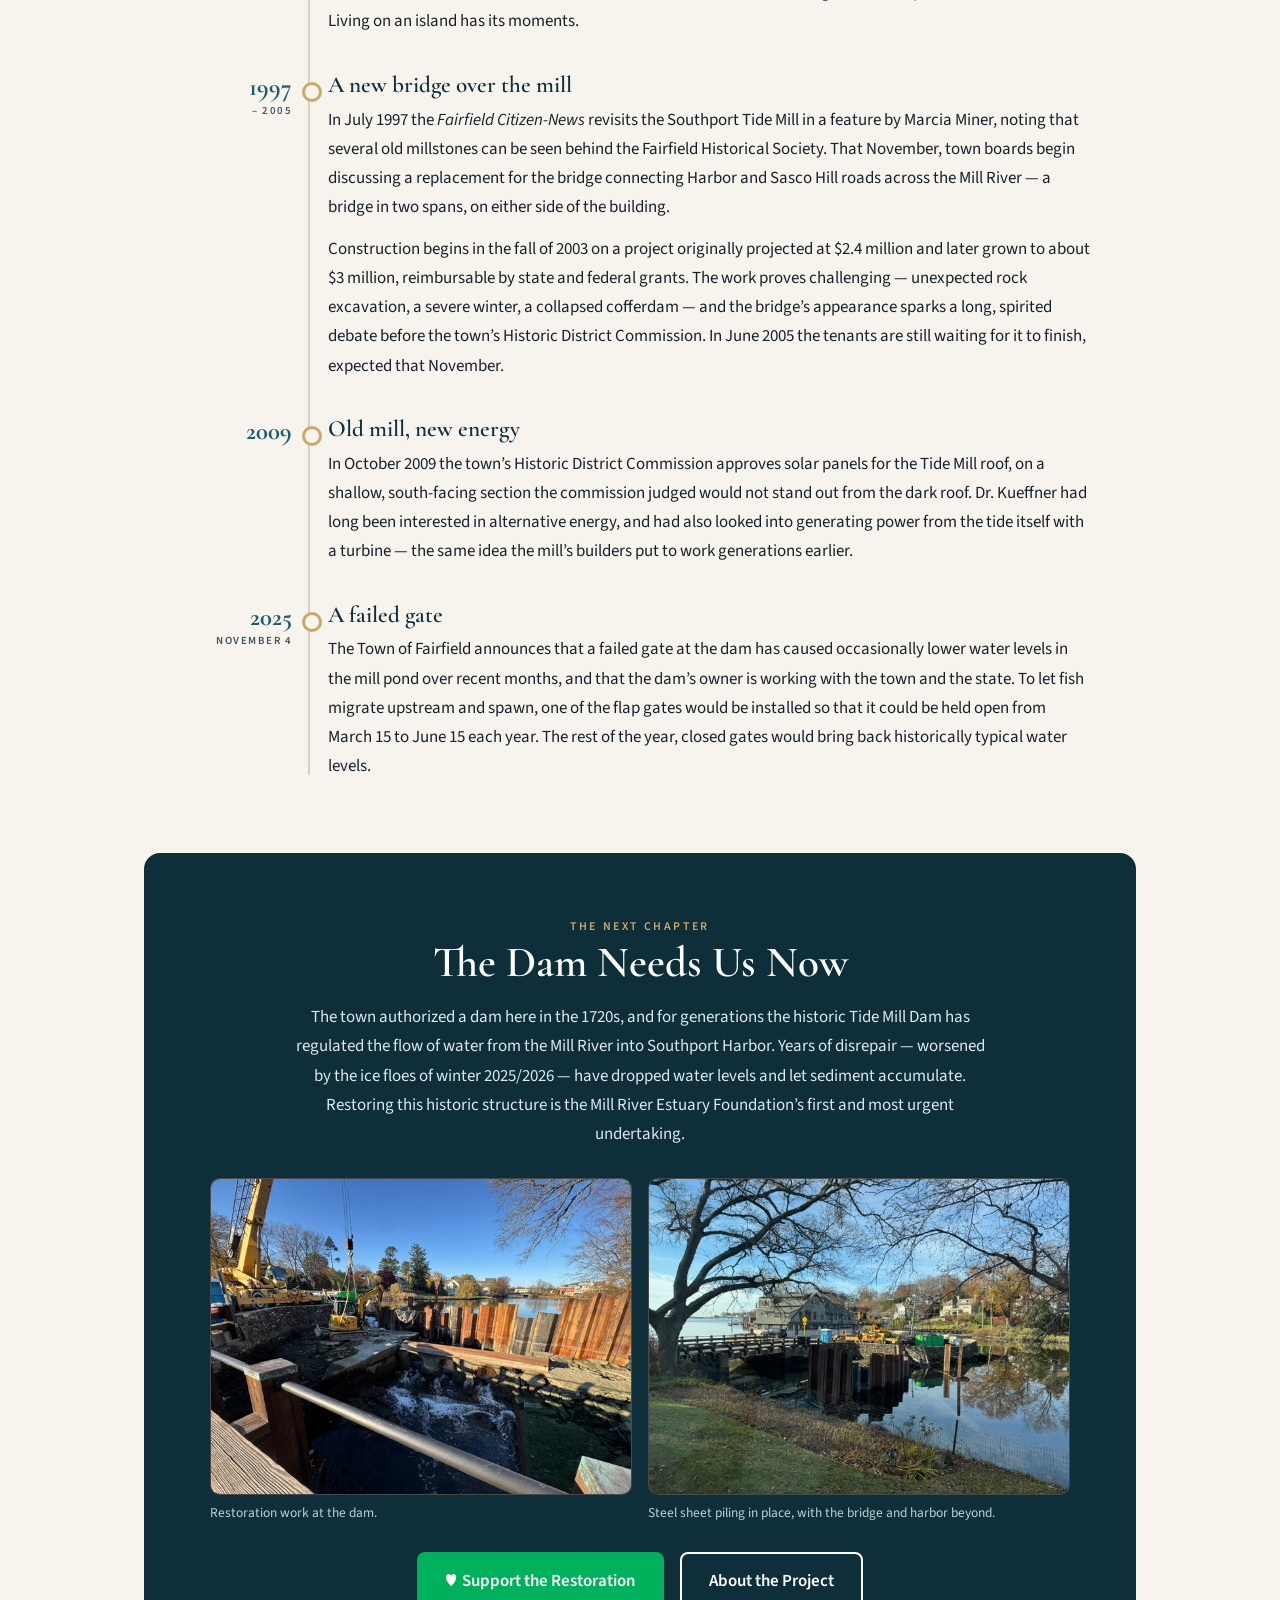
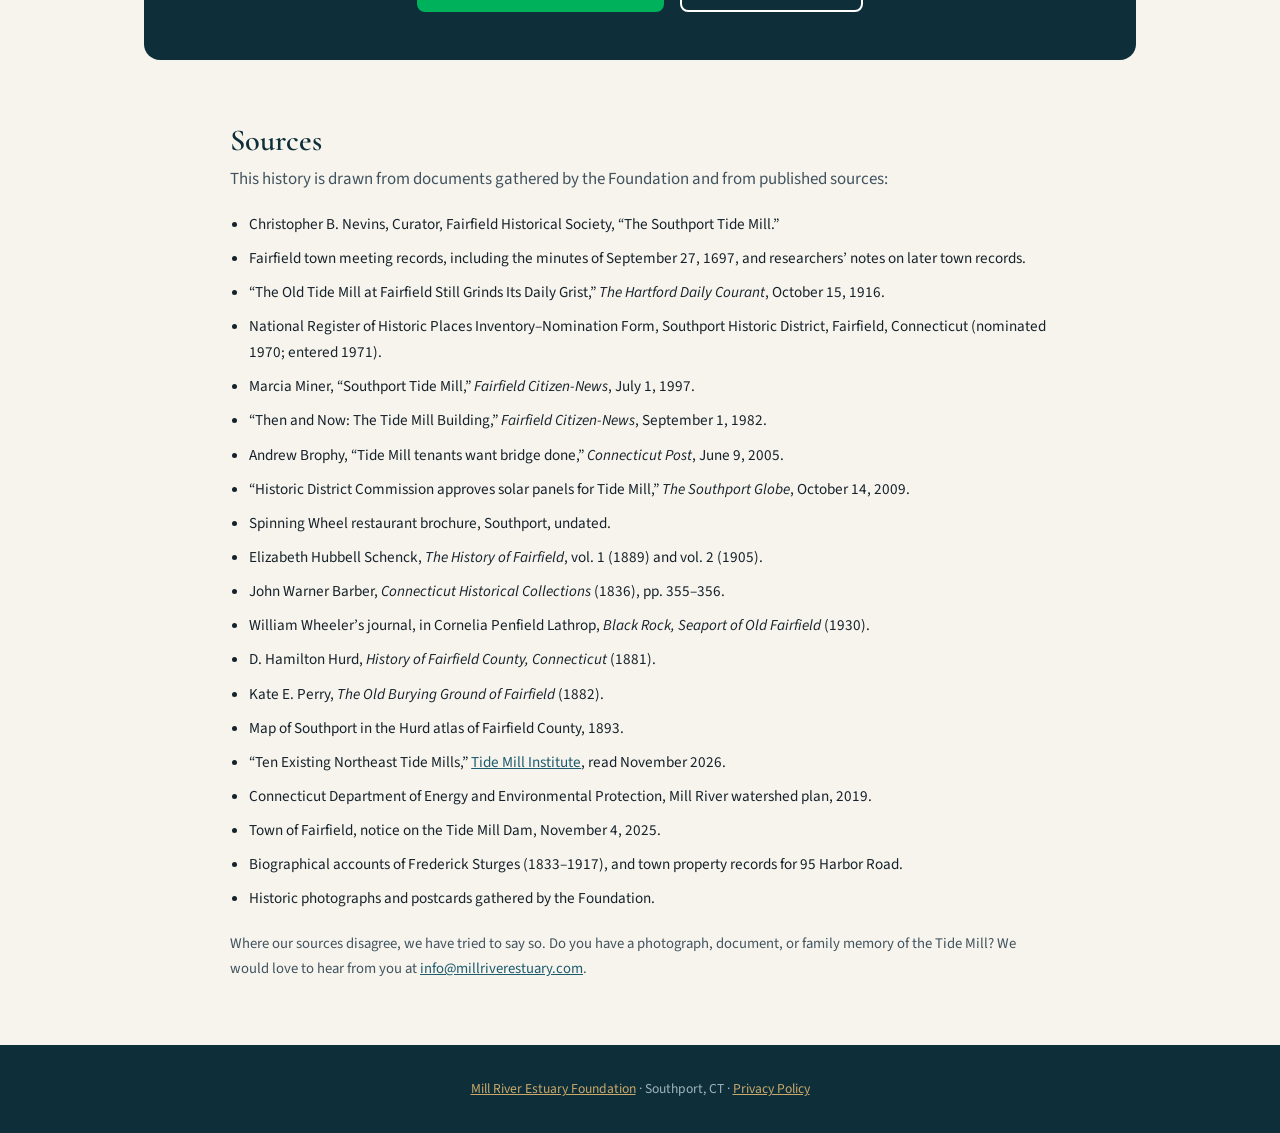
==== commit 1f5fb53d: "Restore toll and Thomas Sherwood text in 1662 history entry Co-Authored-By: Claude Opus 5.5 <noreply" ====
--- a/history.html
+++ b/history.html
@@ -224,7 +224,9 @@
           <p>In 1662 Richard Ogden completes a mill for the town on the Mill River, with its own dam and trench, upstream at
             Mill Plain, where Perry&rsquo;s Mill later stood. For the next fifty years, the town&rsquo;s records
             are full of grants of privileges to build more grist mills and fulling mills along the river.</p>
-          <p>Millers were paid in grain, called the toll.</p>
+          <p>Millers were paid in grain: a share of what they ground, usually one sixteenth, called the toll. Until
+            Ogden&rsquo;s mill is finished, the town lets Thomas Sherwood, miller of &ldquo;the new mill on Mill
+            river,&rdquo; keep the toll.</p>
         </div>
       </div>
 
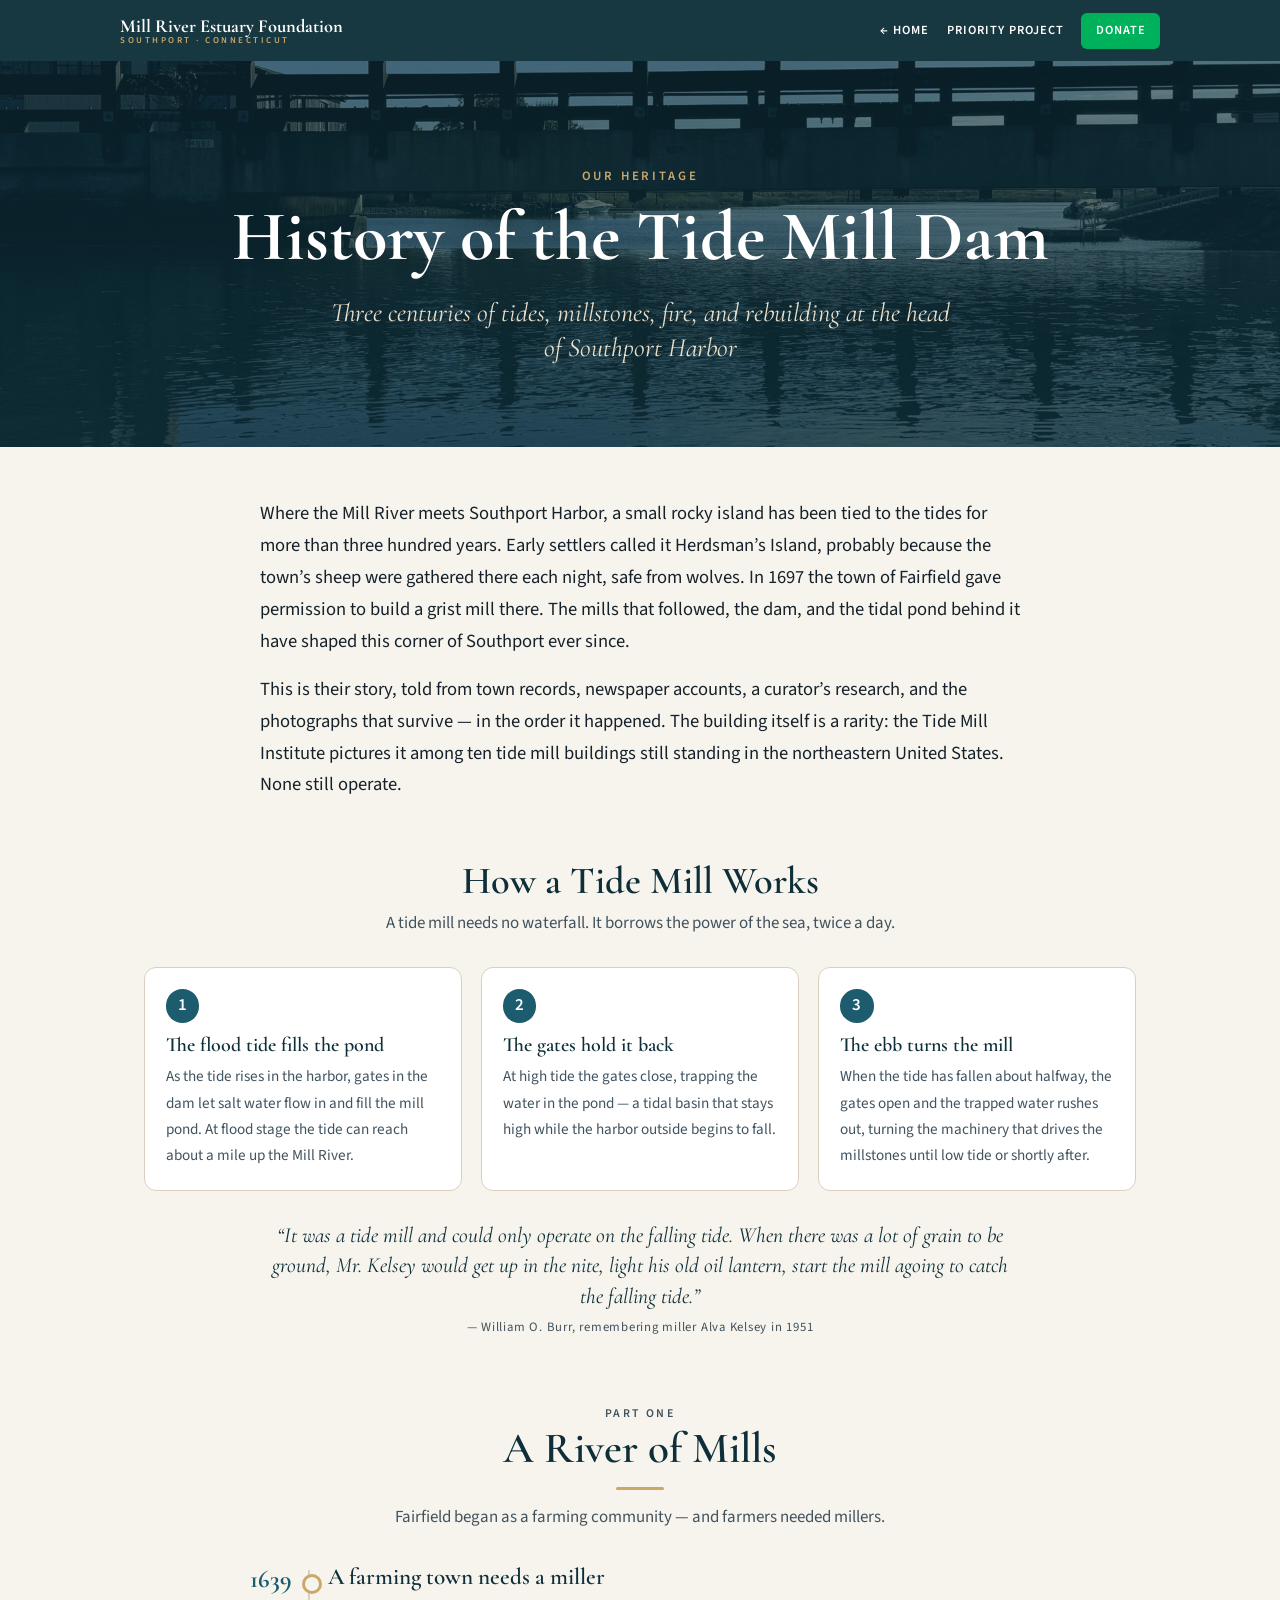
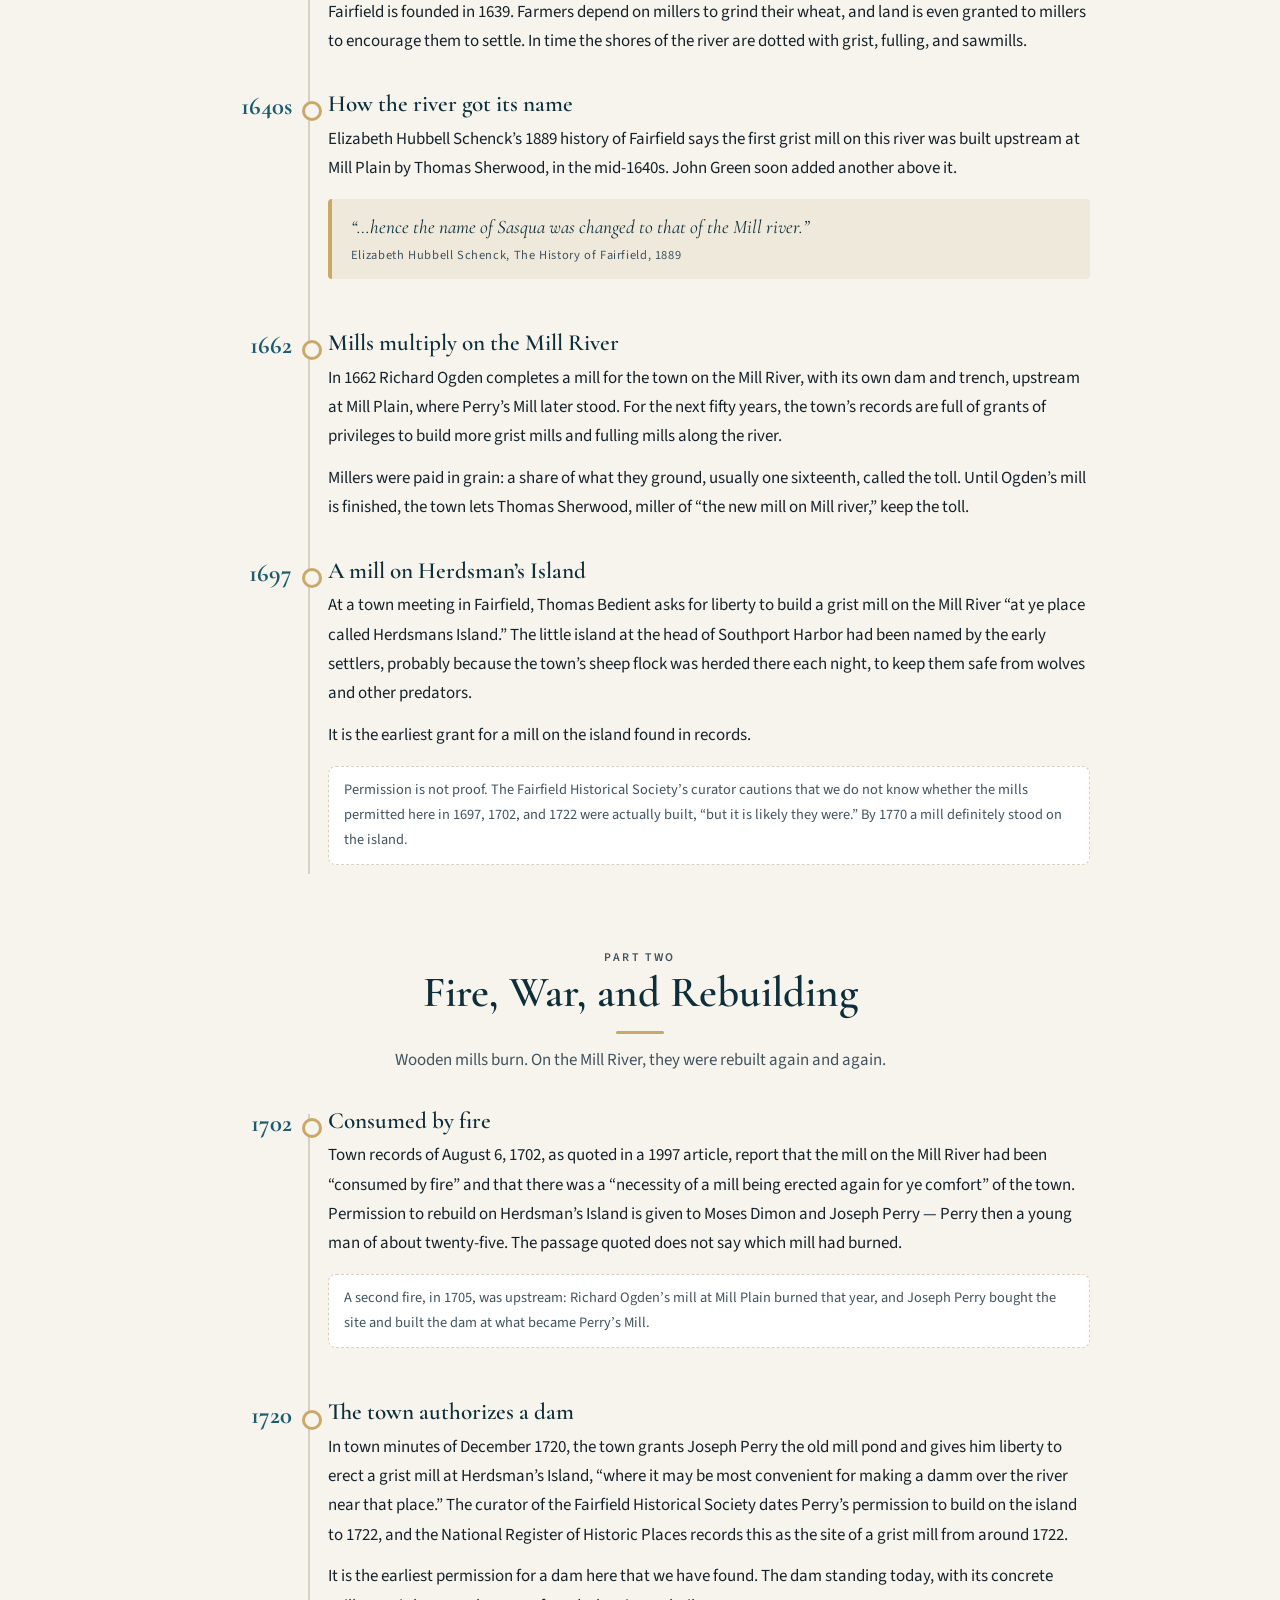
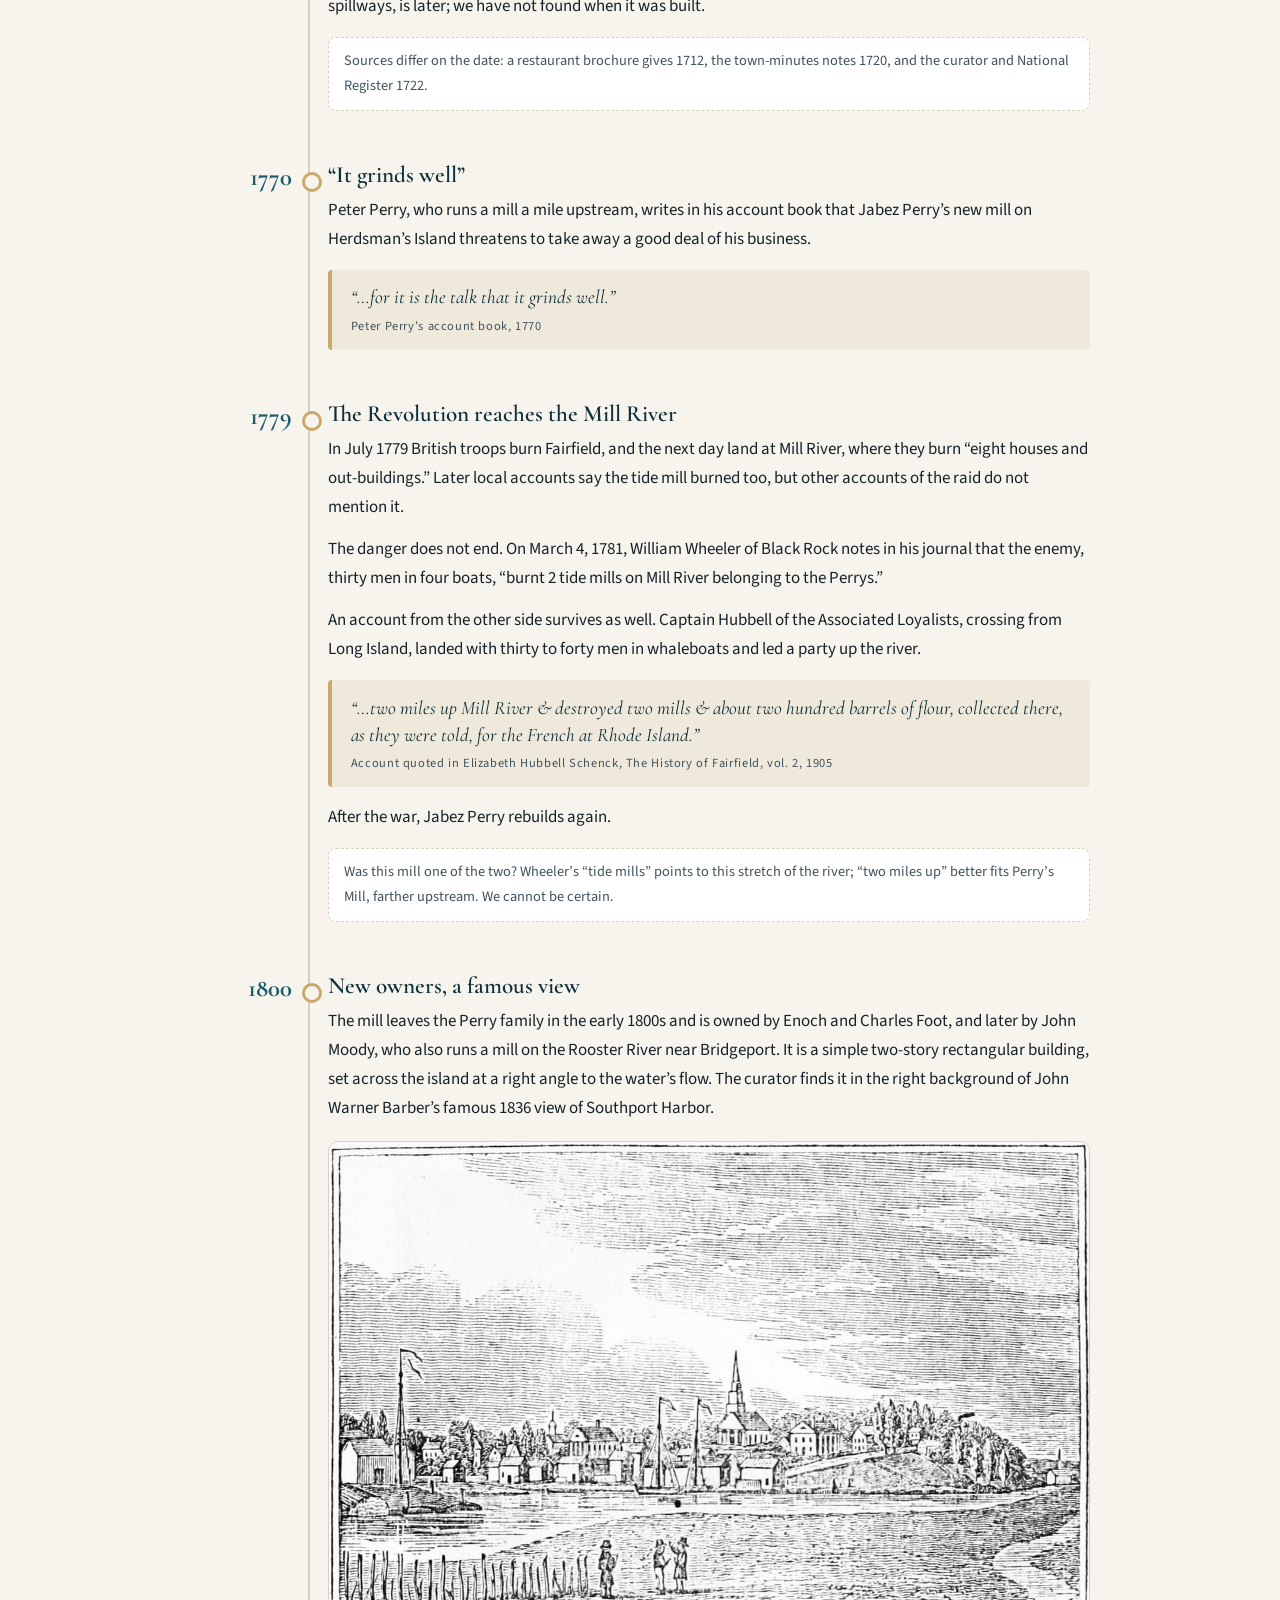
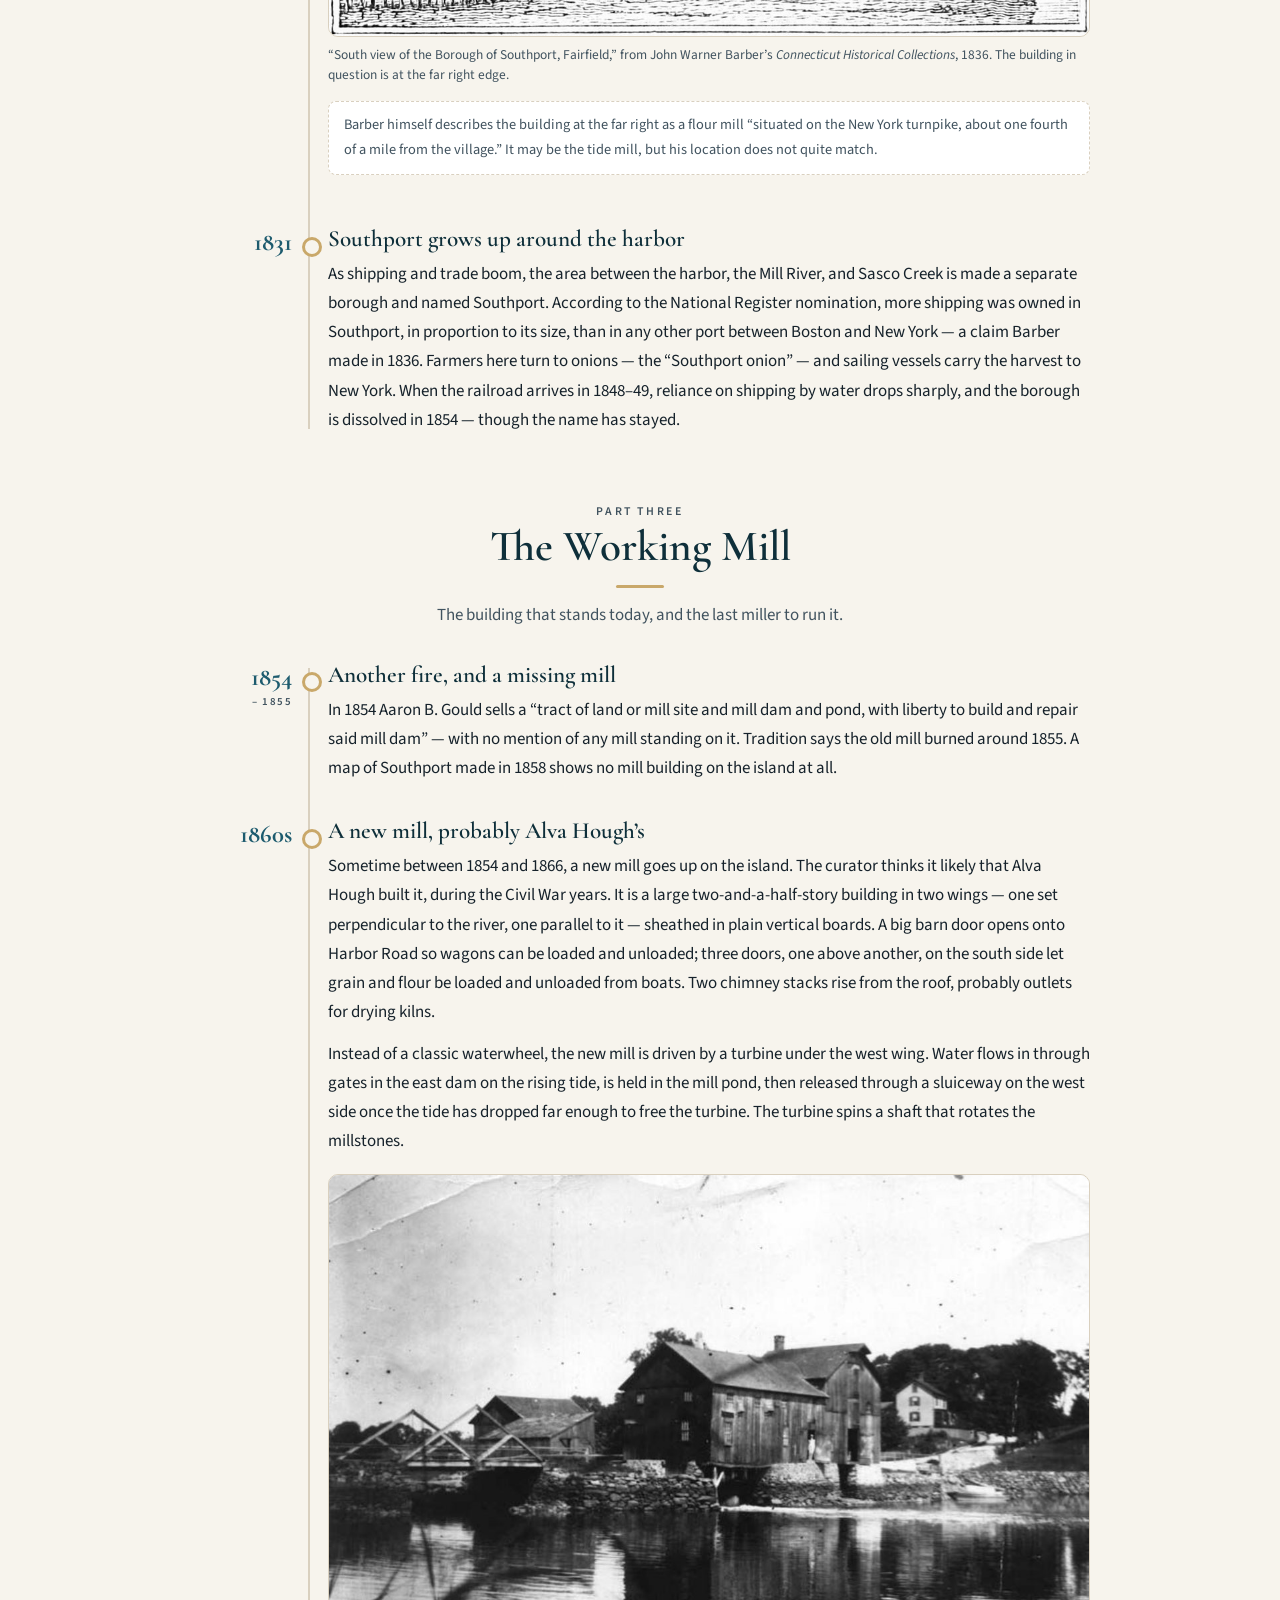
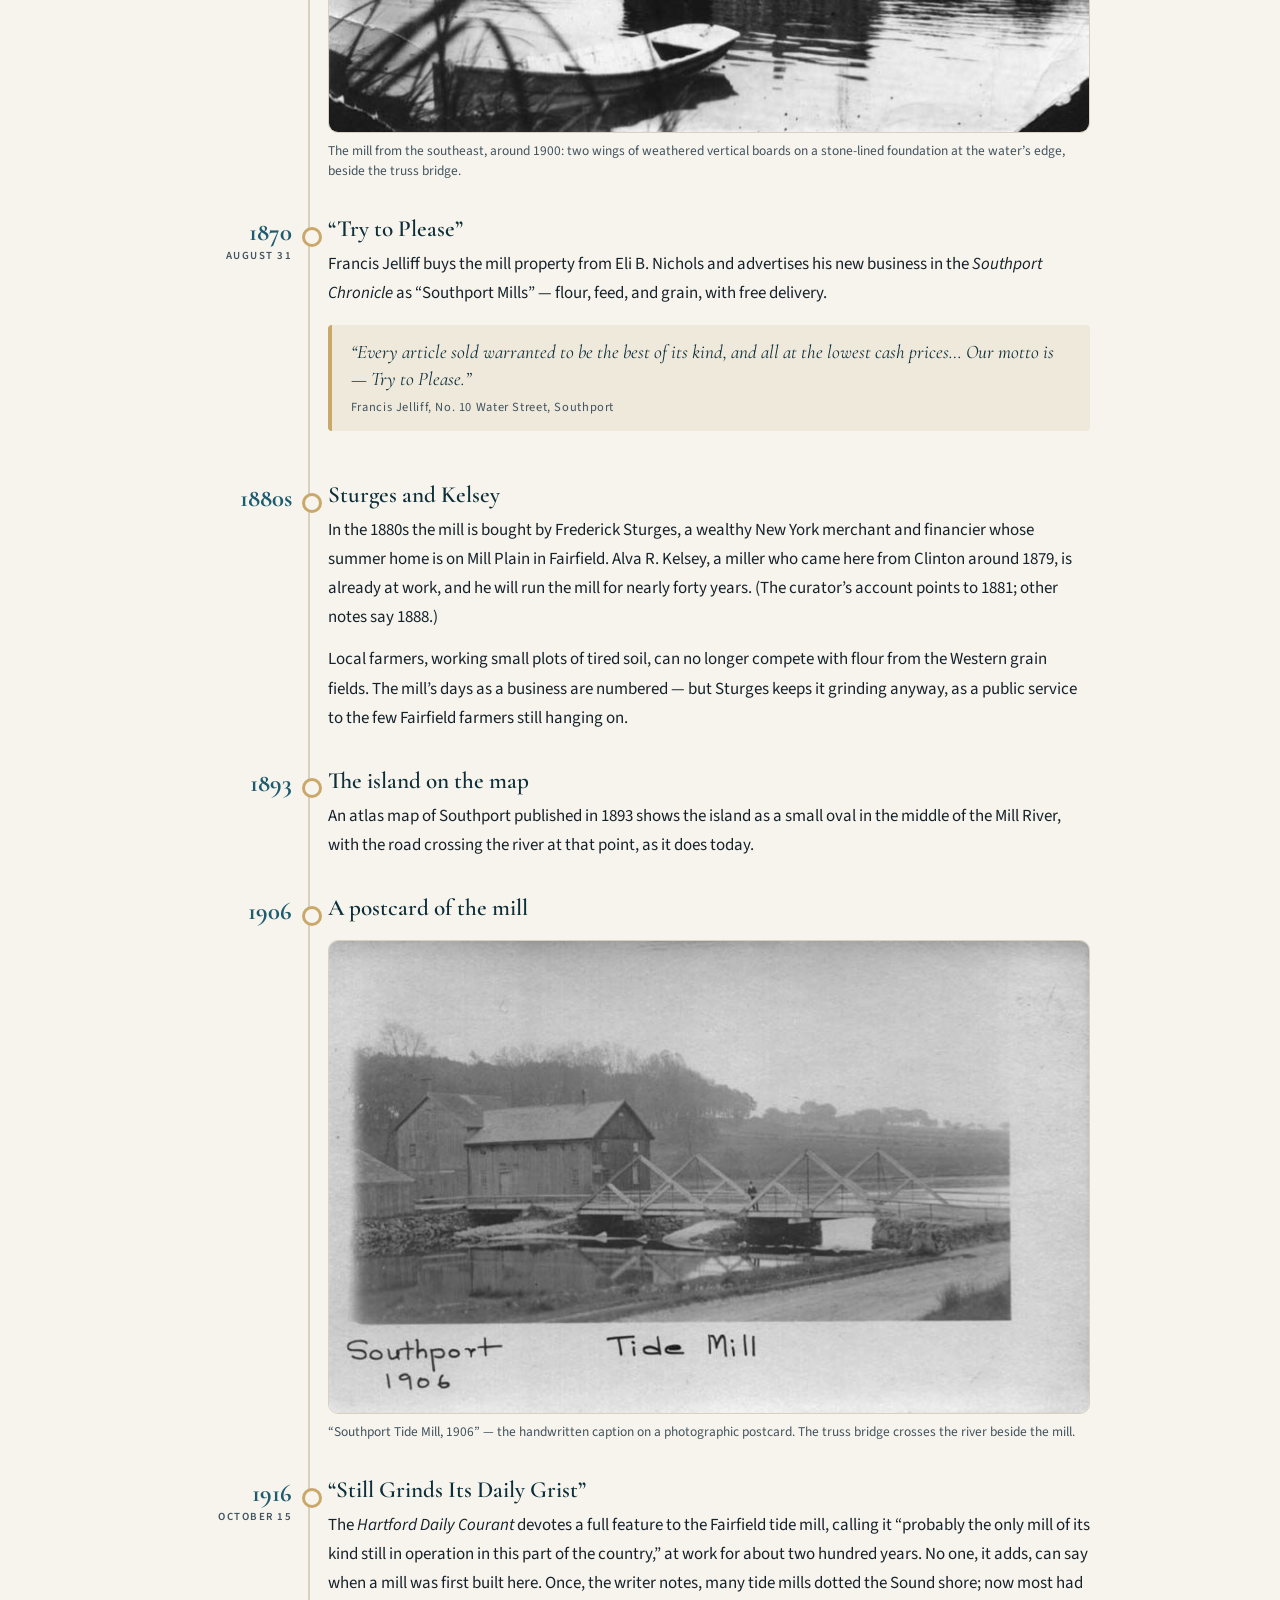
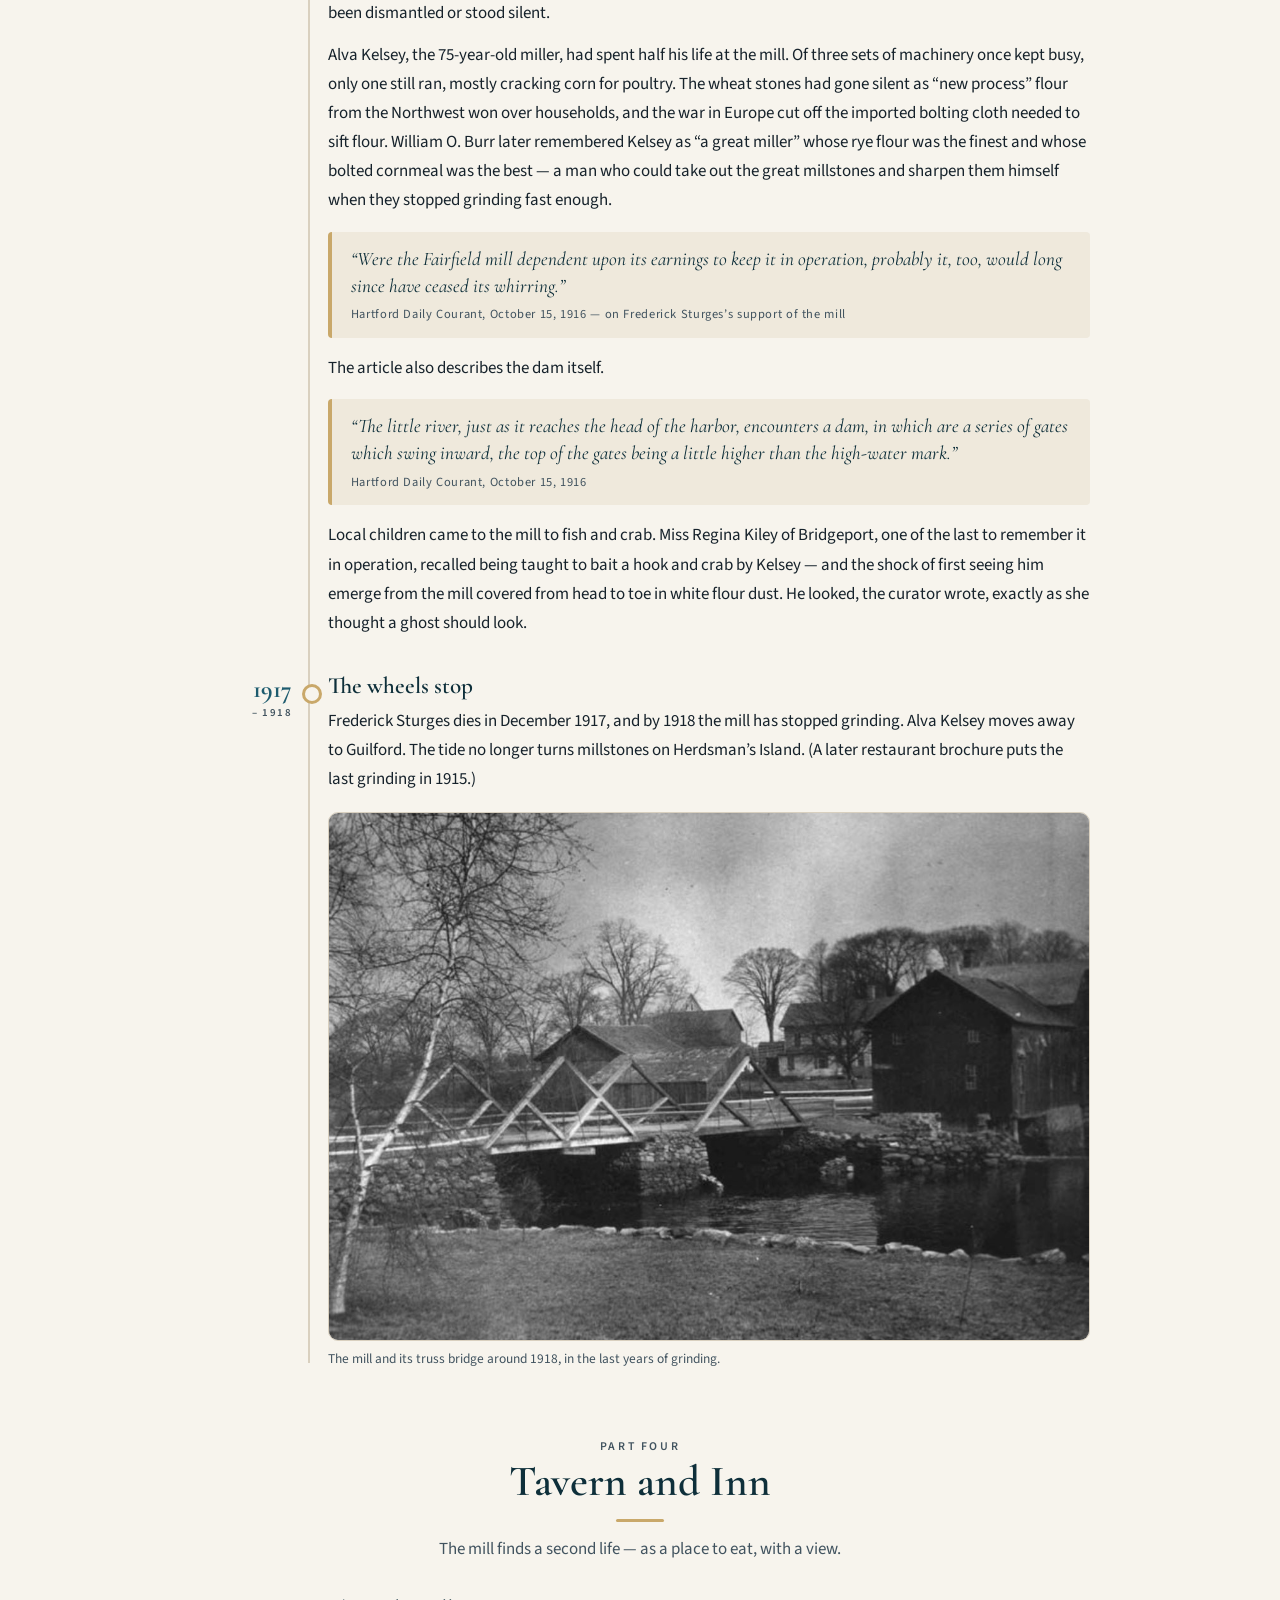
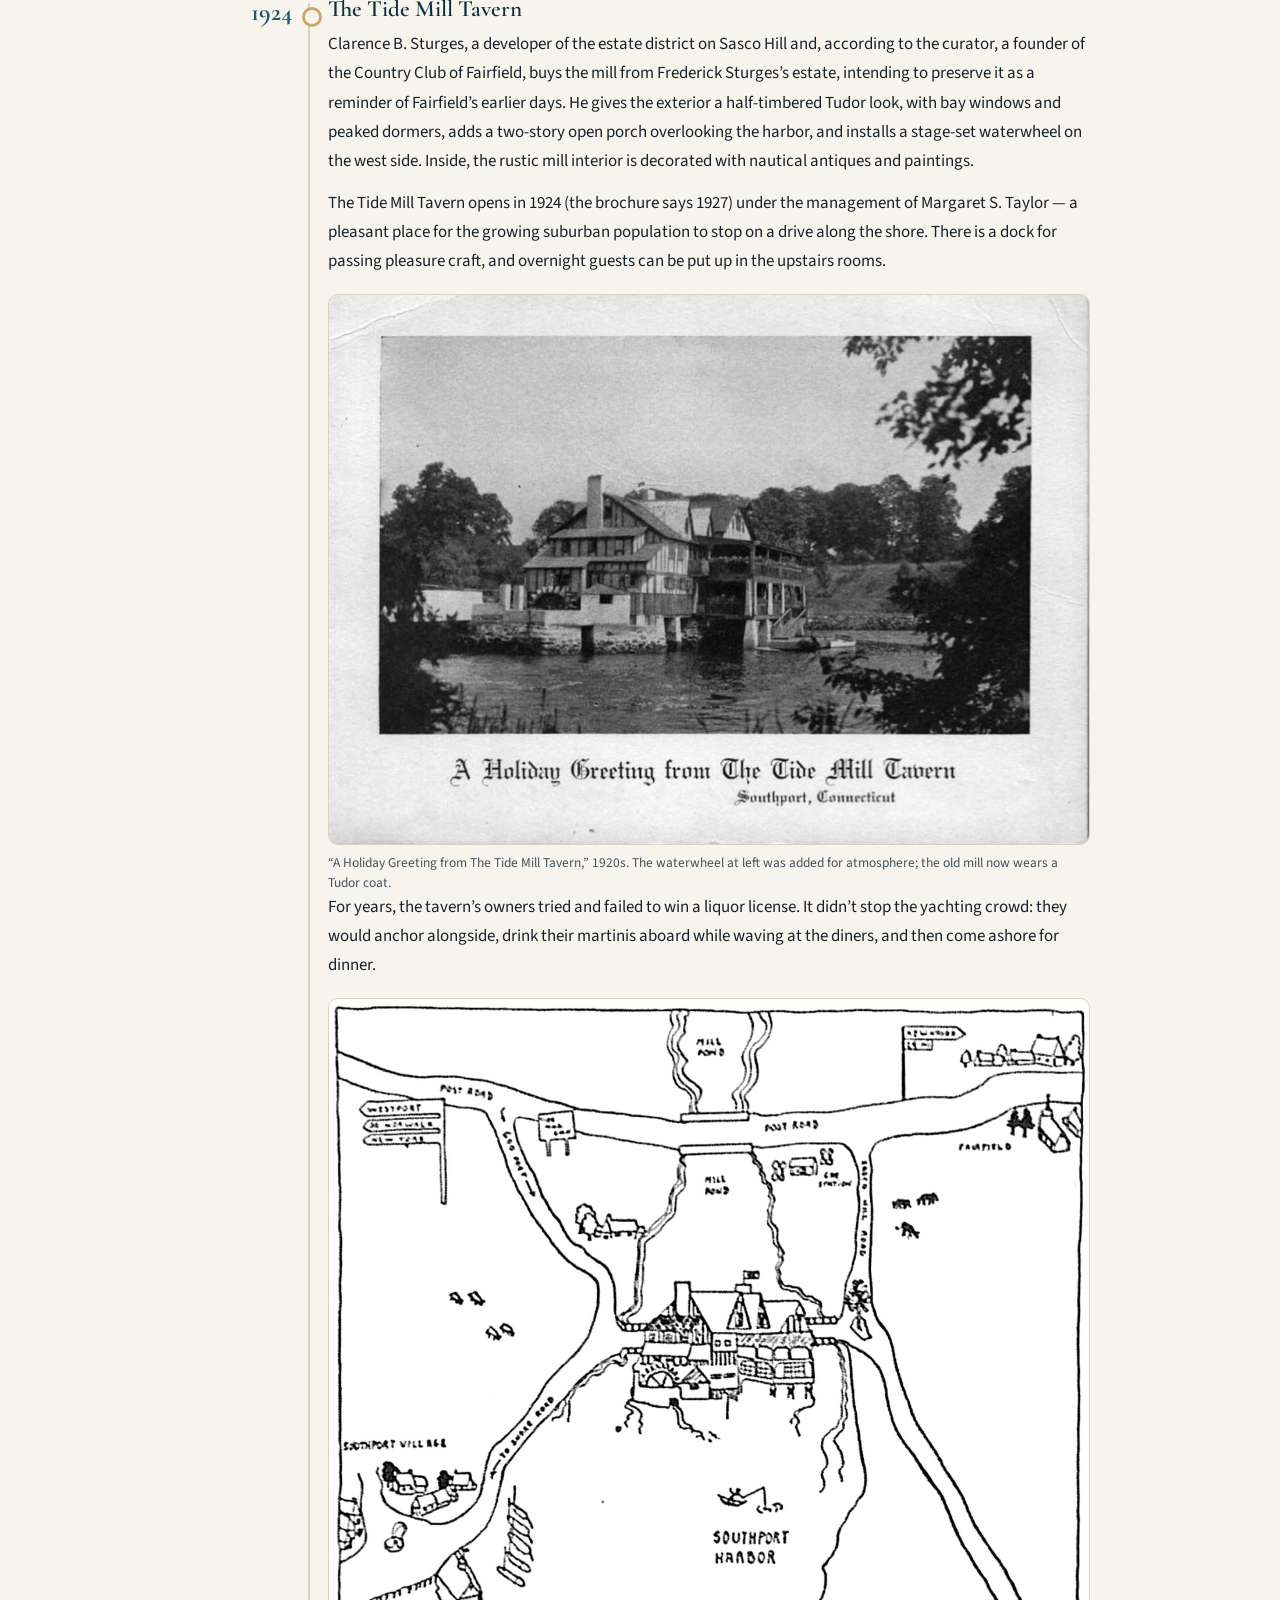
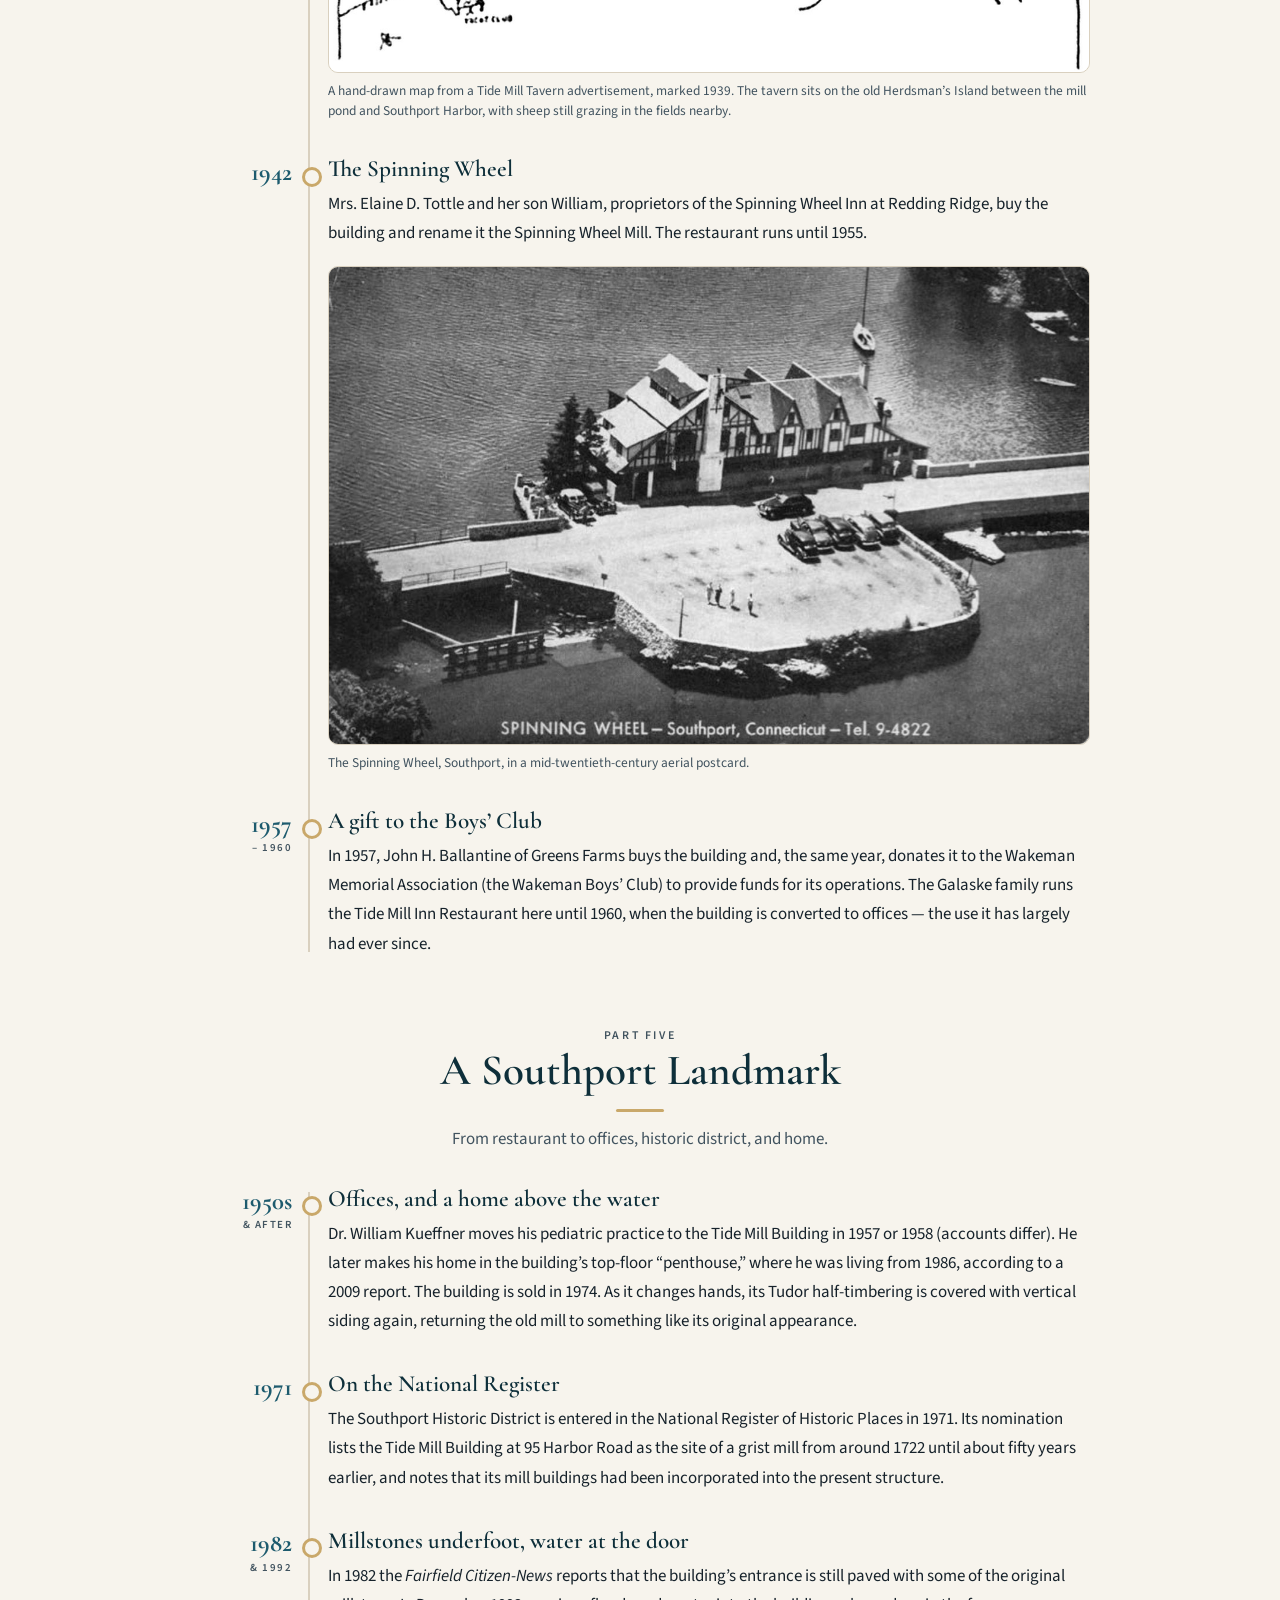
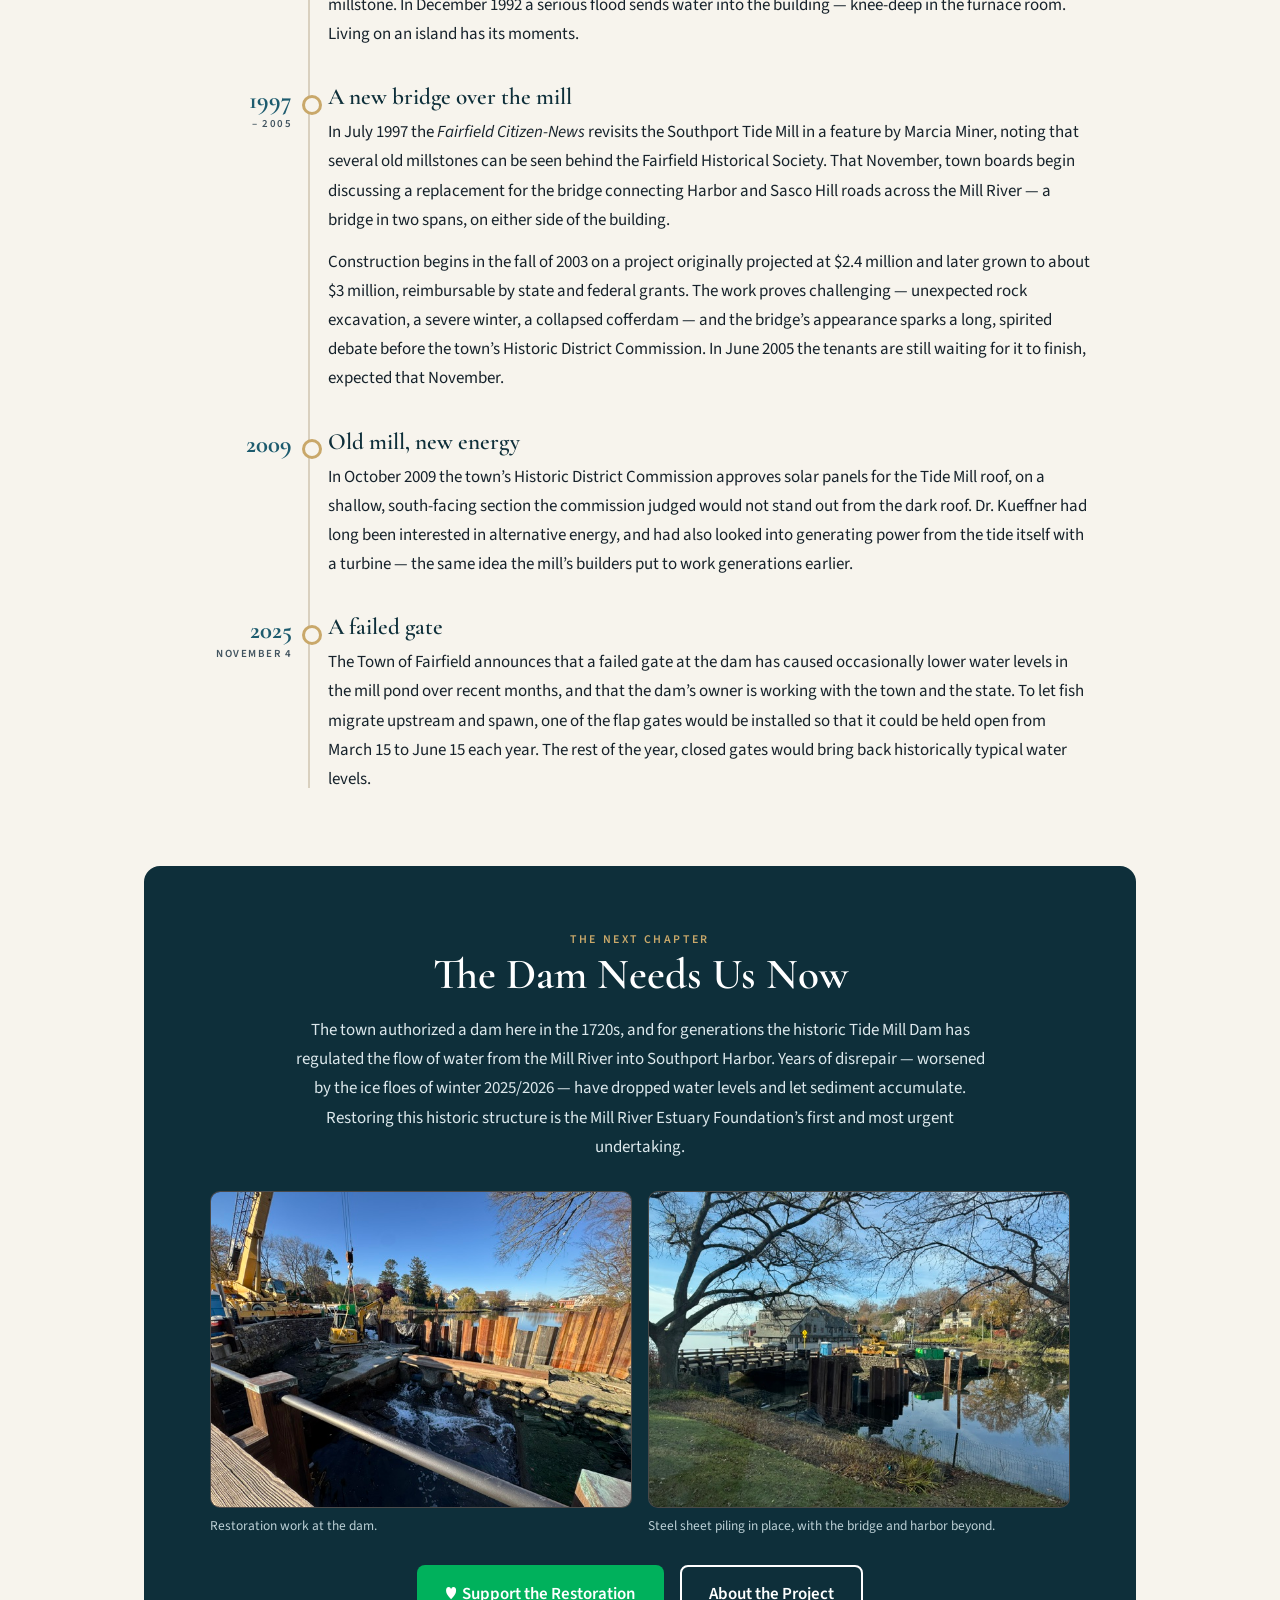
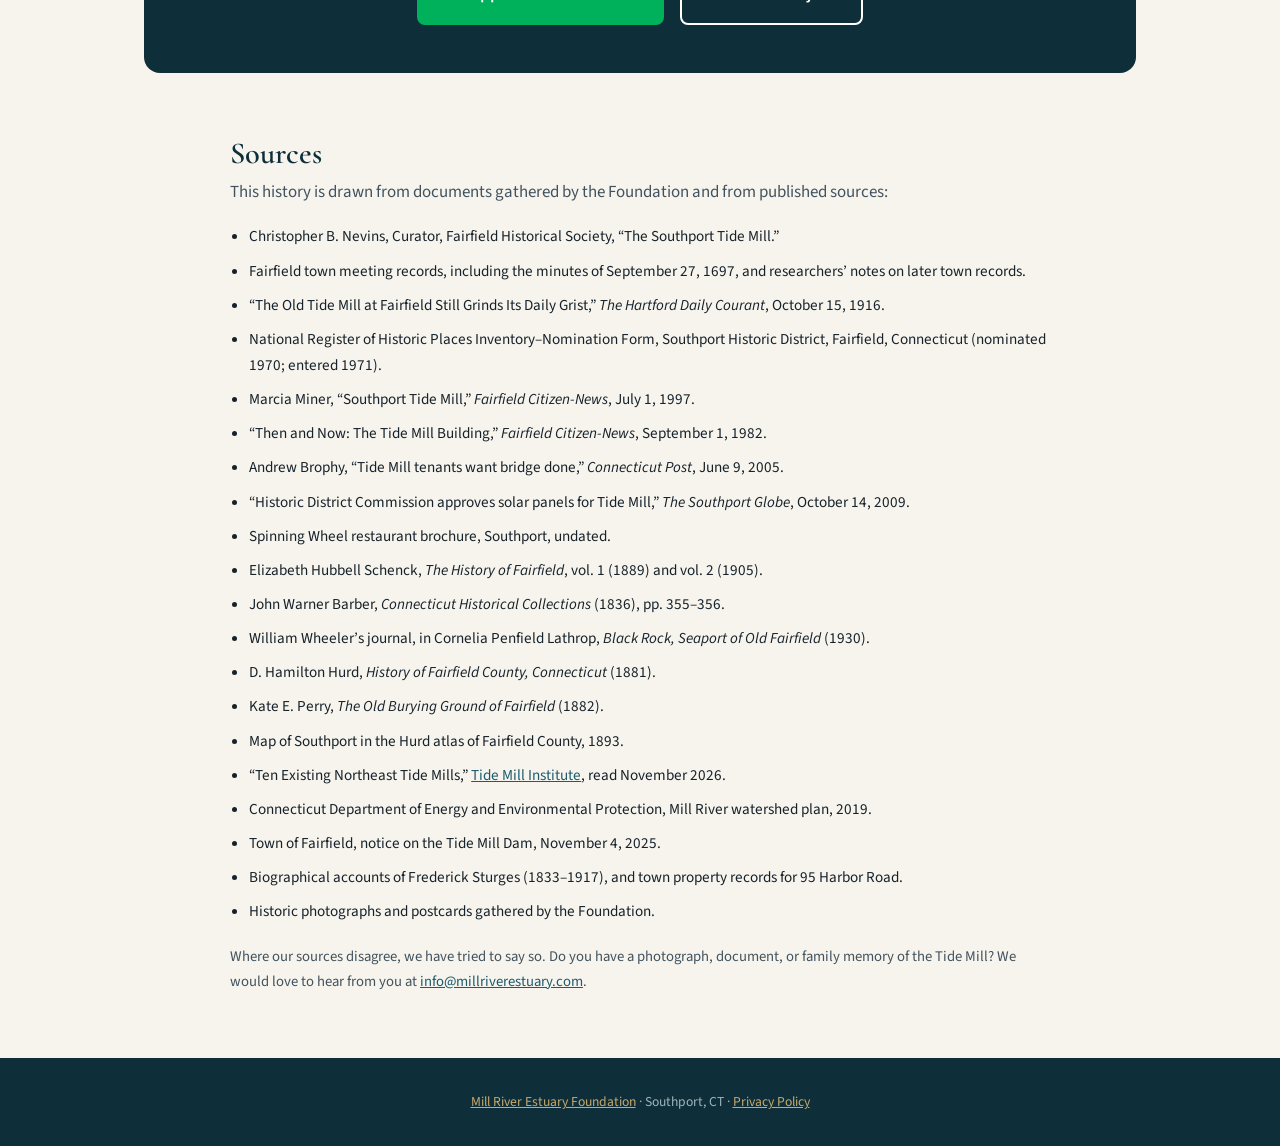
==== commit 65724ece: "Move 1939 Tide Mill Tavern map from 1697 to the 1924 tavern entry Co-Authored-By: Claude Opus 5.5 <n" ====
--- a/history.html
+++ b/history.html
@@ -238,12 +238,6 @@
             Mill River &ldquo;at ye place called Herdsmans Island.&rdquo; The little island at the head of
             Southport Harbor had been named by the early settlers, probably because the town&rsquo;s sheep flock was
             herded there each night, to keep them safe from wolves and other predators.</p>
-          <figure>
-            <img src="img/history-tavern-map-1939.jpg" width="1306" height="1155" loading="lazy"
-              alt="Hand-drawn map of the island between the mill pond and Southport Harbor, with the Tide Mill Tavern on it, the Post Road above, Southport Village at left, and sheep grazing in the fields on either side" />
-            <figcaption>A hand-drawn map from a Tide Mill Tavern advertisement, marked 1939. The island sits between the
-              mill pond and Southport Harbor, with sheep still grazing in the fields nearby.</figcaption>
-          </figure>
           <p>It is the earliest grant for a mill on the island found in records.</p>
           <p class="note">Permission is not proof. The Fairfield Historical Society&rsquo;s curator cautions that we do
             not know whether the mills permitted here in 1697, 1702, and 1722 were actually built, &ldquo;but it is likely they
@@ -527,6 +521,13 @@
           <p>For years, the tavern&rsquo;s owners tried and failed to win a liquor license. It didn&rsquo;t stop
             the yachting crowd: they would anchor alongside, drink their martinis aboard while waving at the
             diners, and then come ashore for dinner.</p>
+          <figure>
+            <img src="img/history-tavern-map-1939.jpg" width="1306" height="1155" loading="lazy"
+              alt="Hand-drawn map of the island between the mill pond and Southport Harbor, with the Tide Mill Tavern on it, the Post Road above, Southport Village at left, and sheep grazing in the fields on either side" />
+            <figcaption>A hand-drawn map from a Tide Mill Tavern advertisement, marked 1939. The tavern sits on the old
+              Herdsman&rsquo;s Island between the mill pond and Southport Harbor, with sheep still grazing in the fields
+              nearby.</figcaption>
+          </figure>
         </div>
       </div>
 
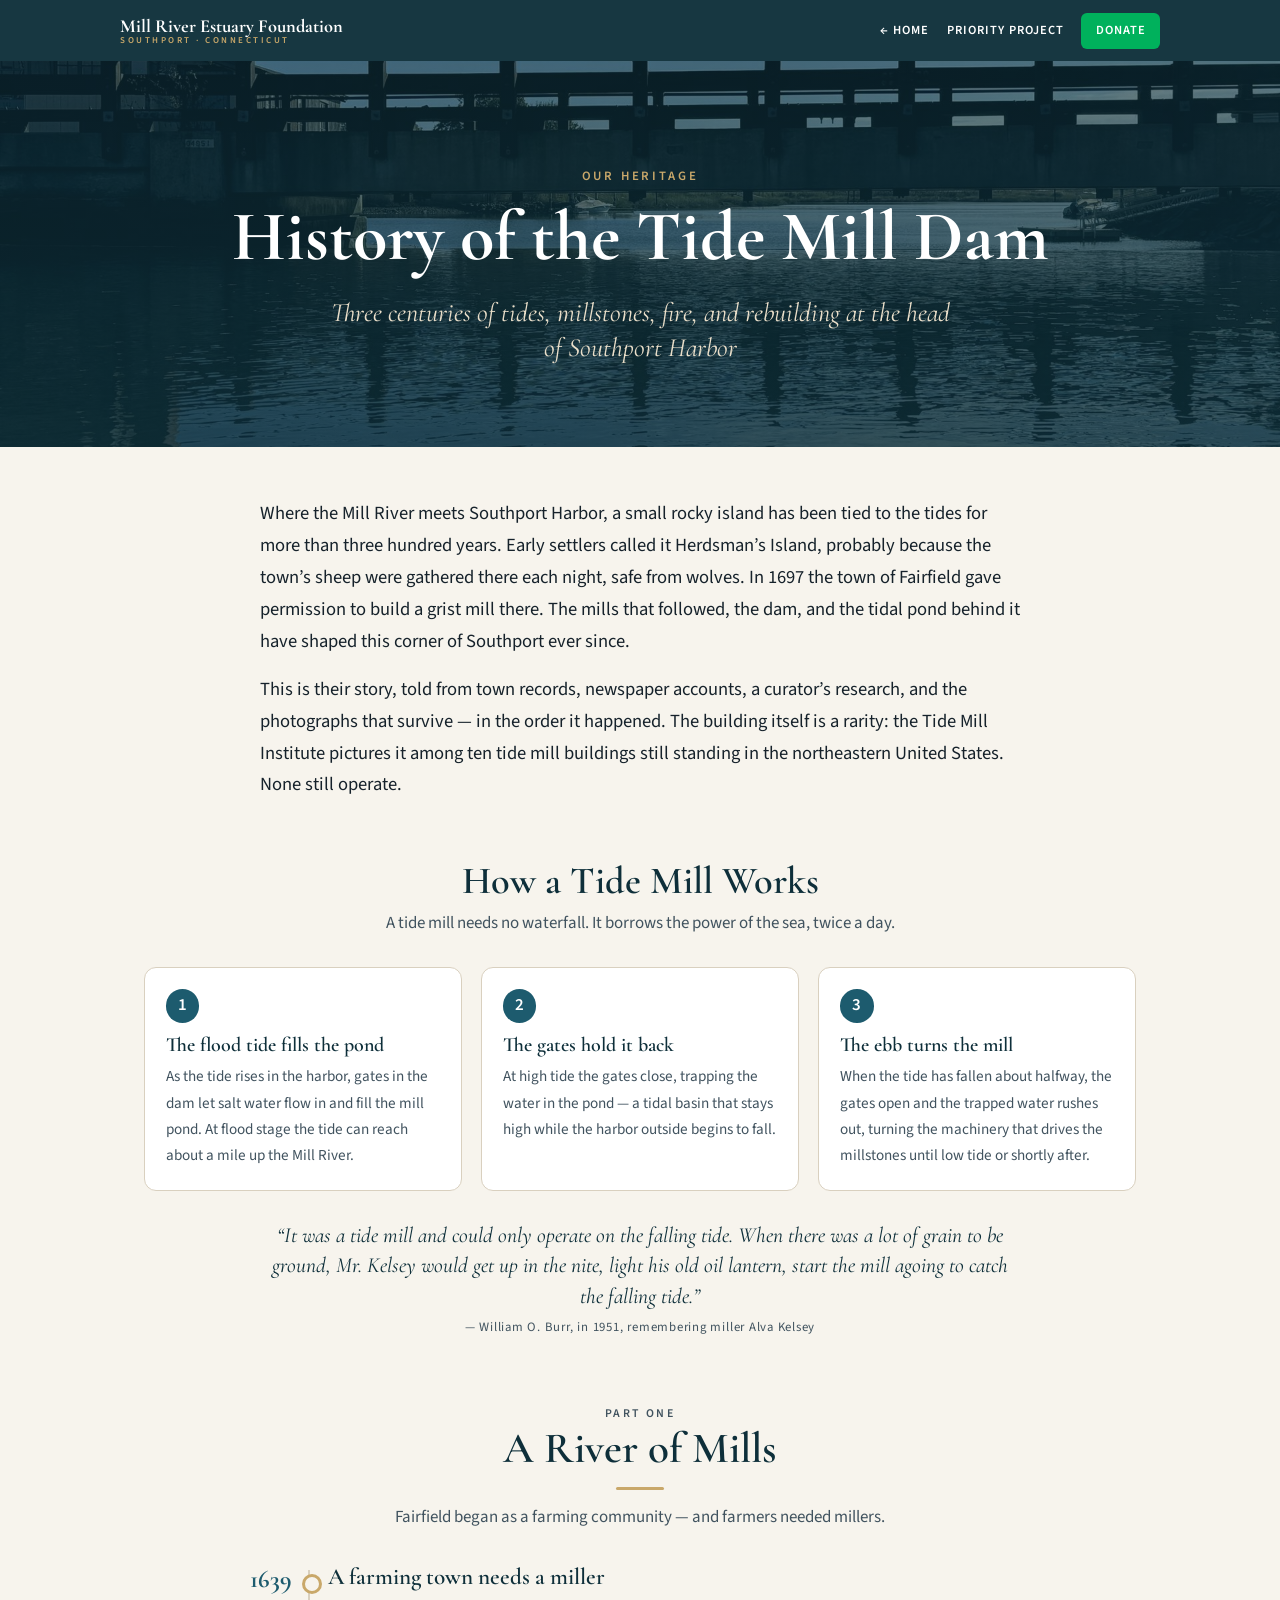
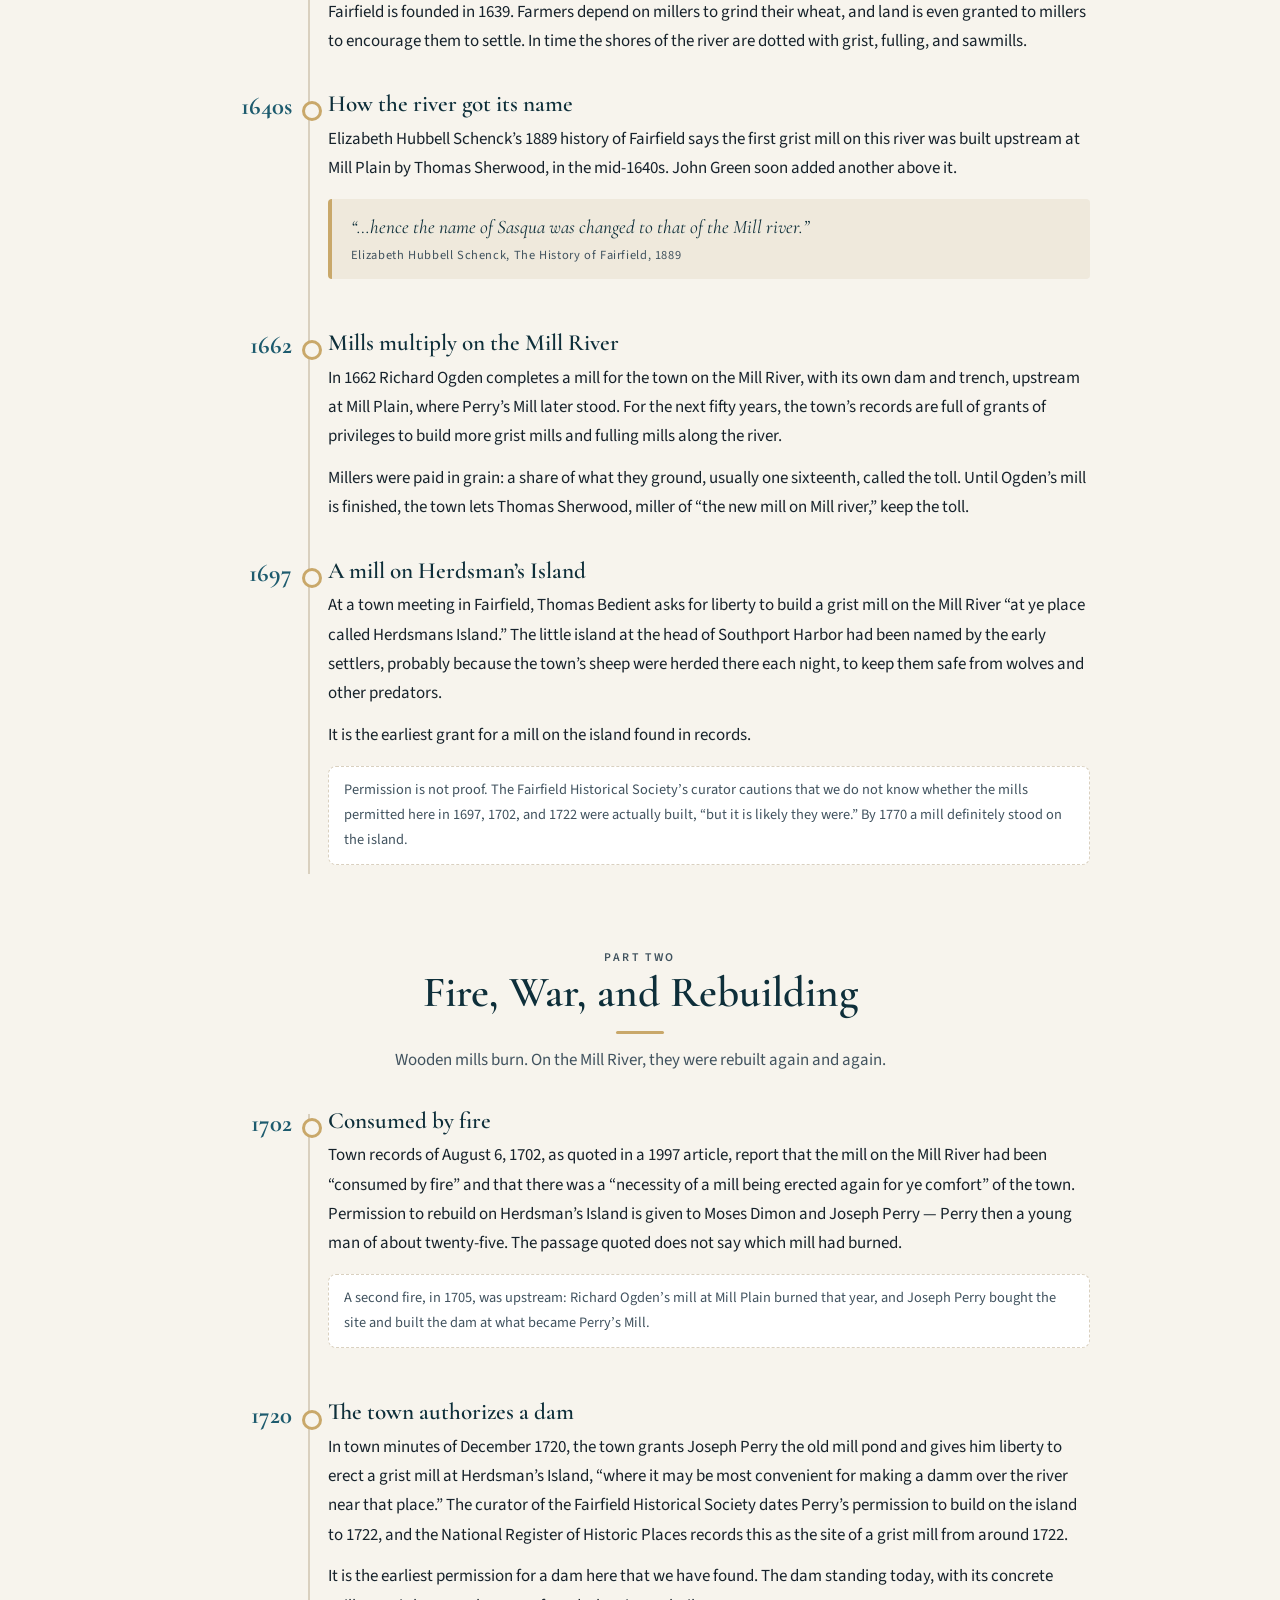
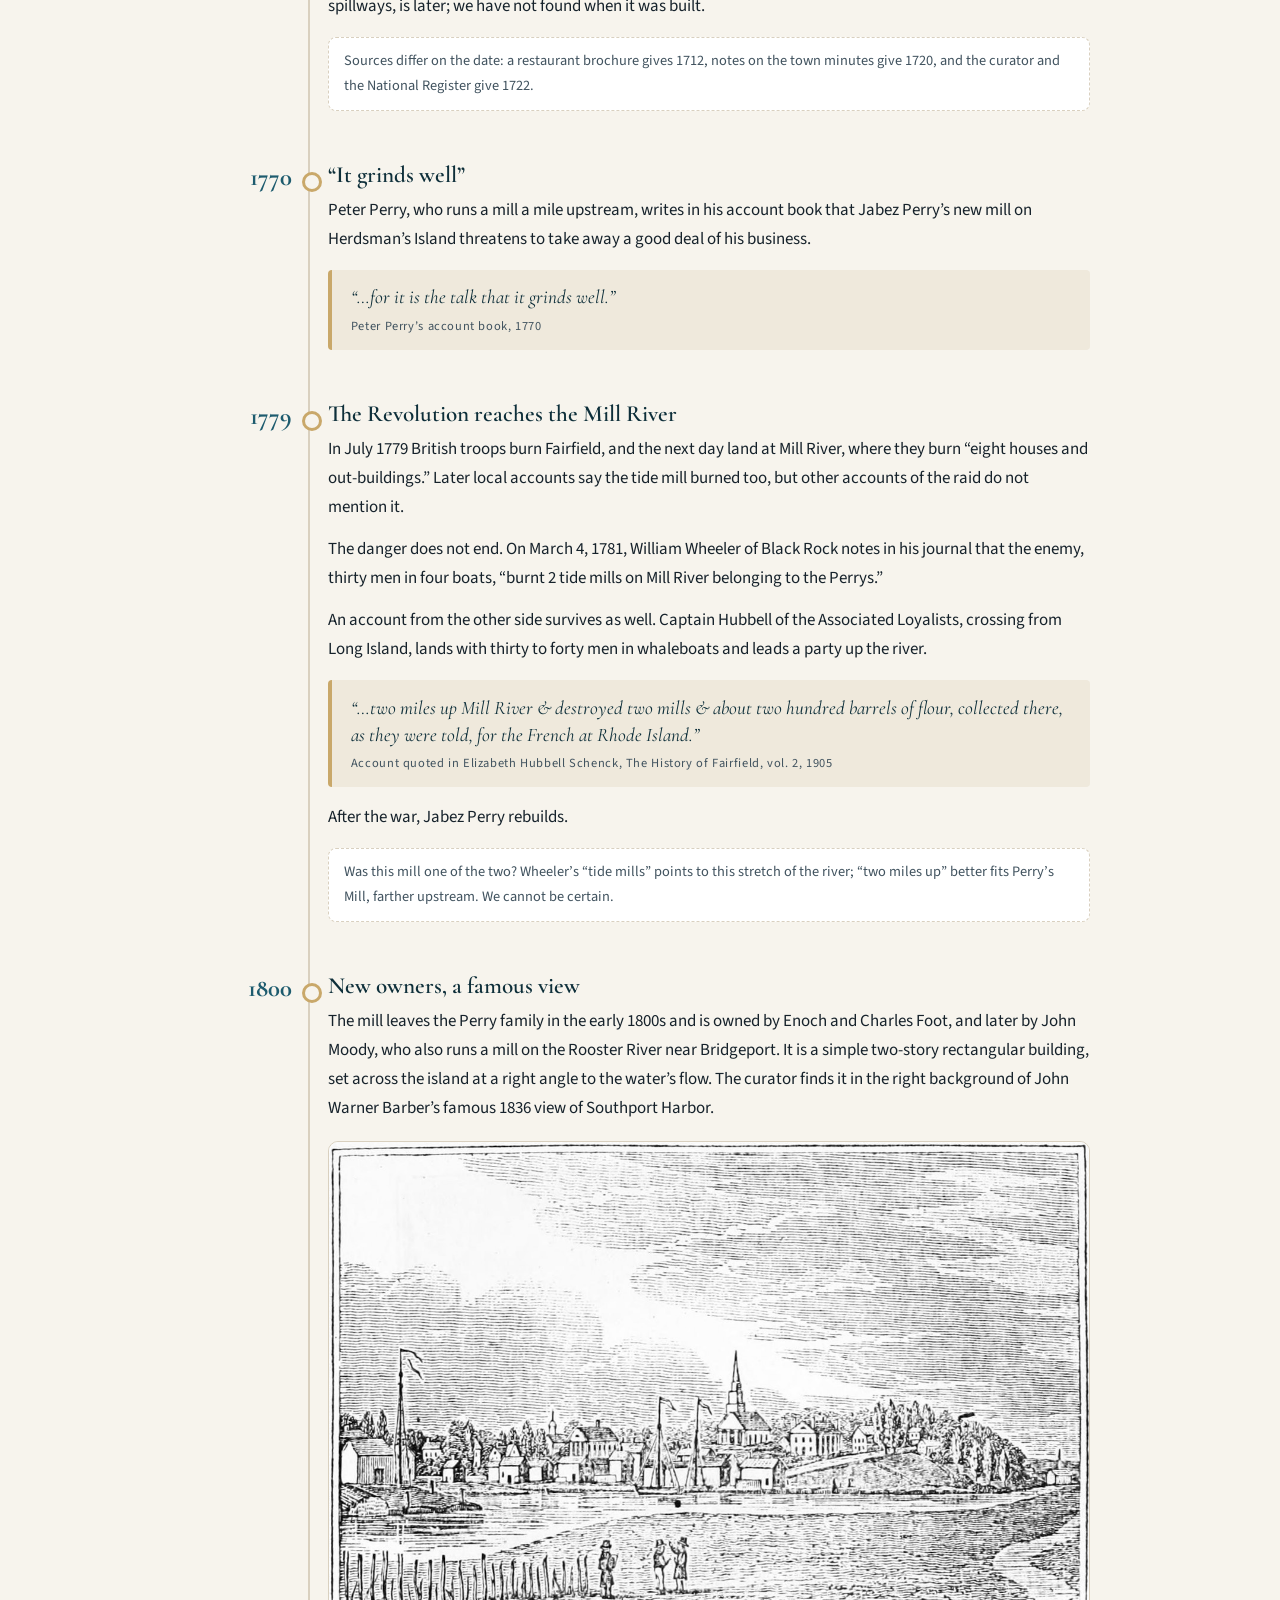
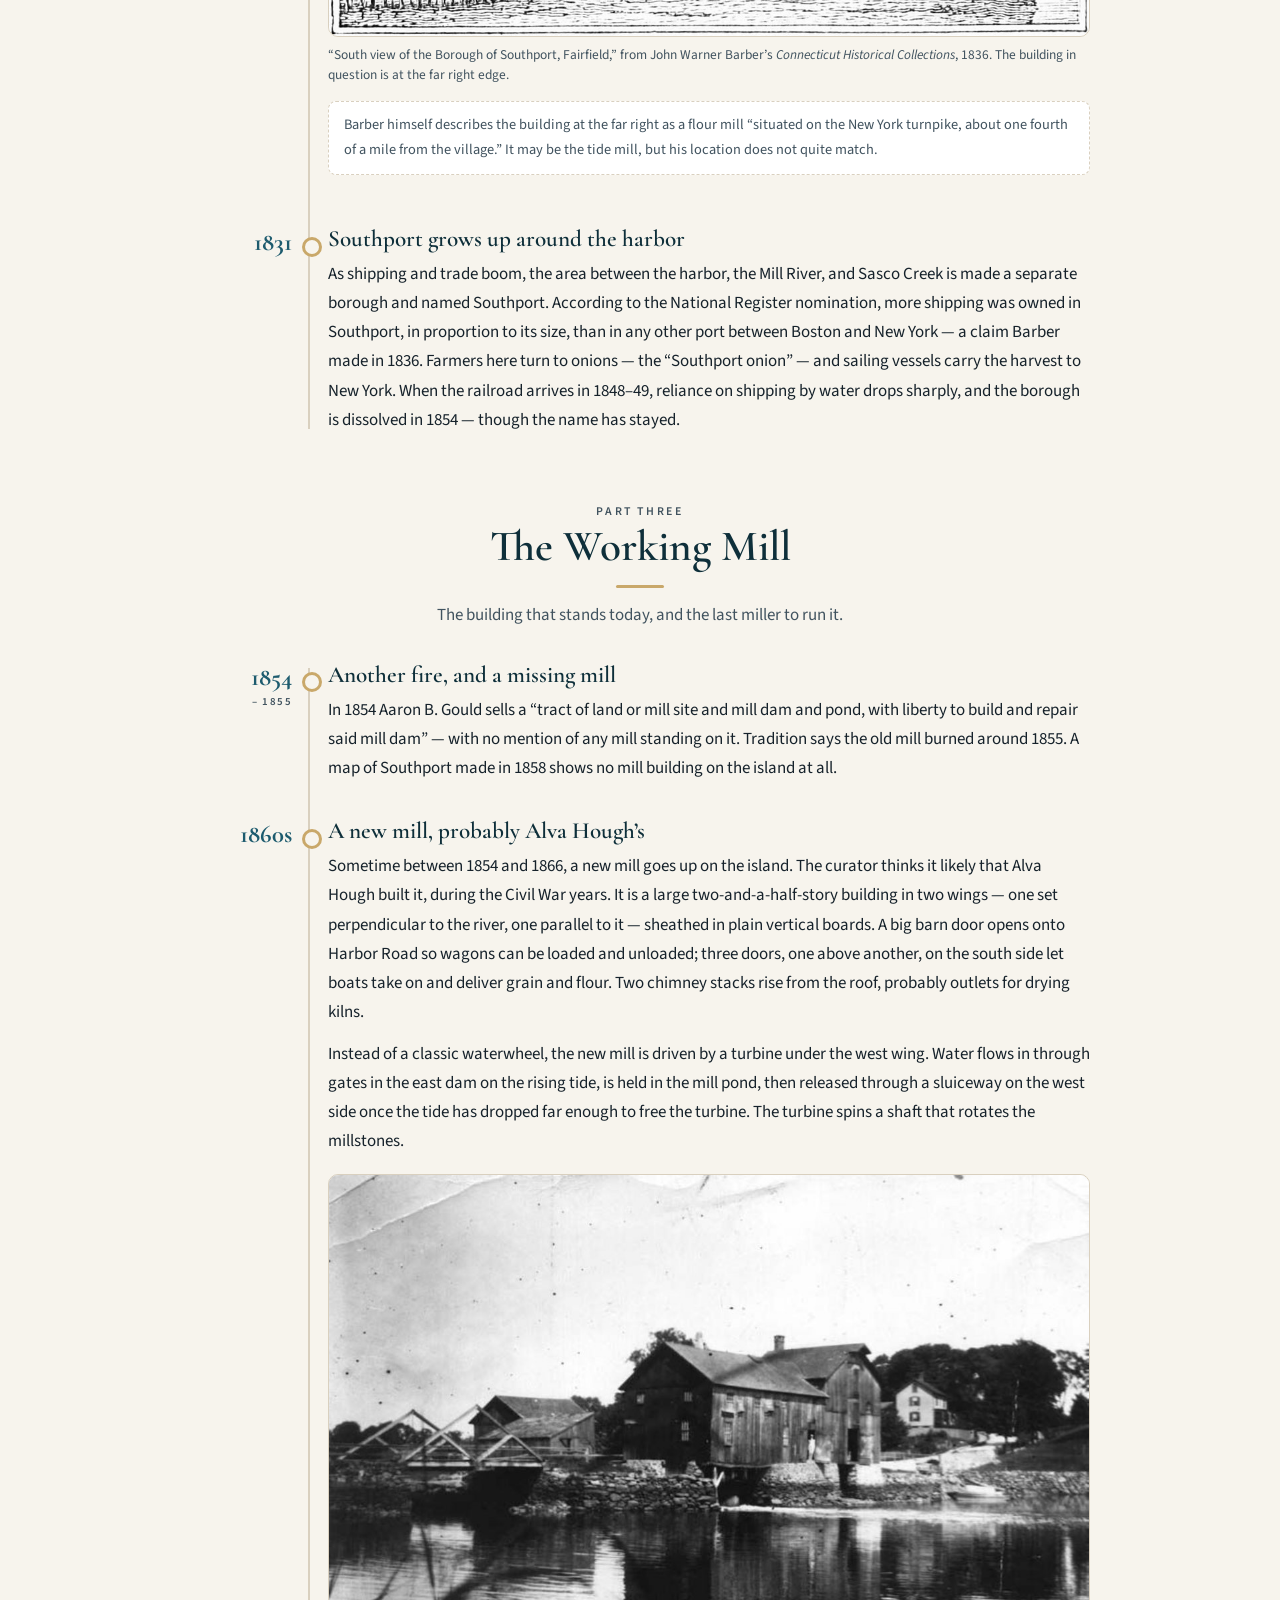
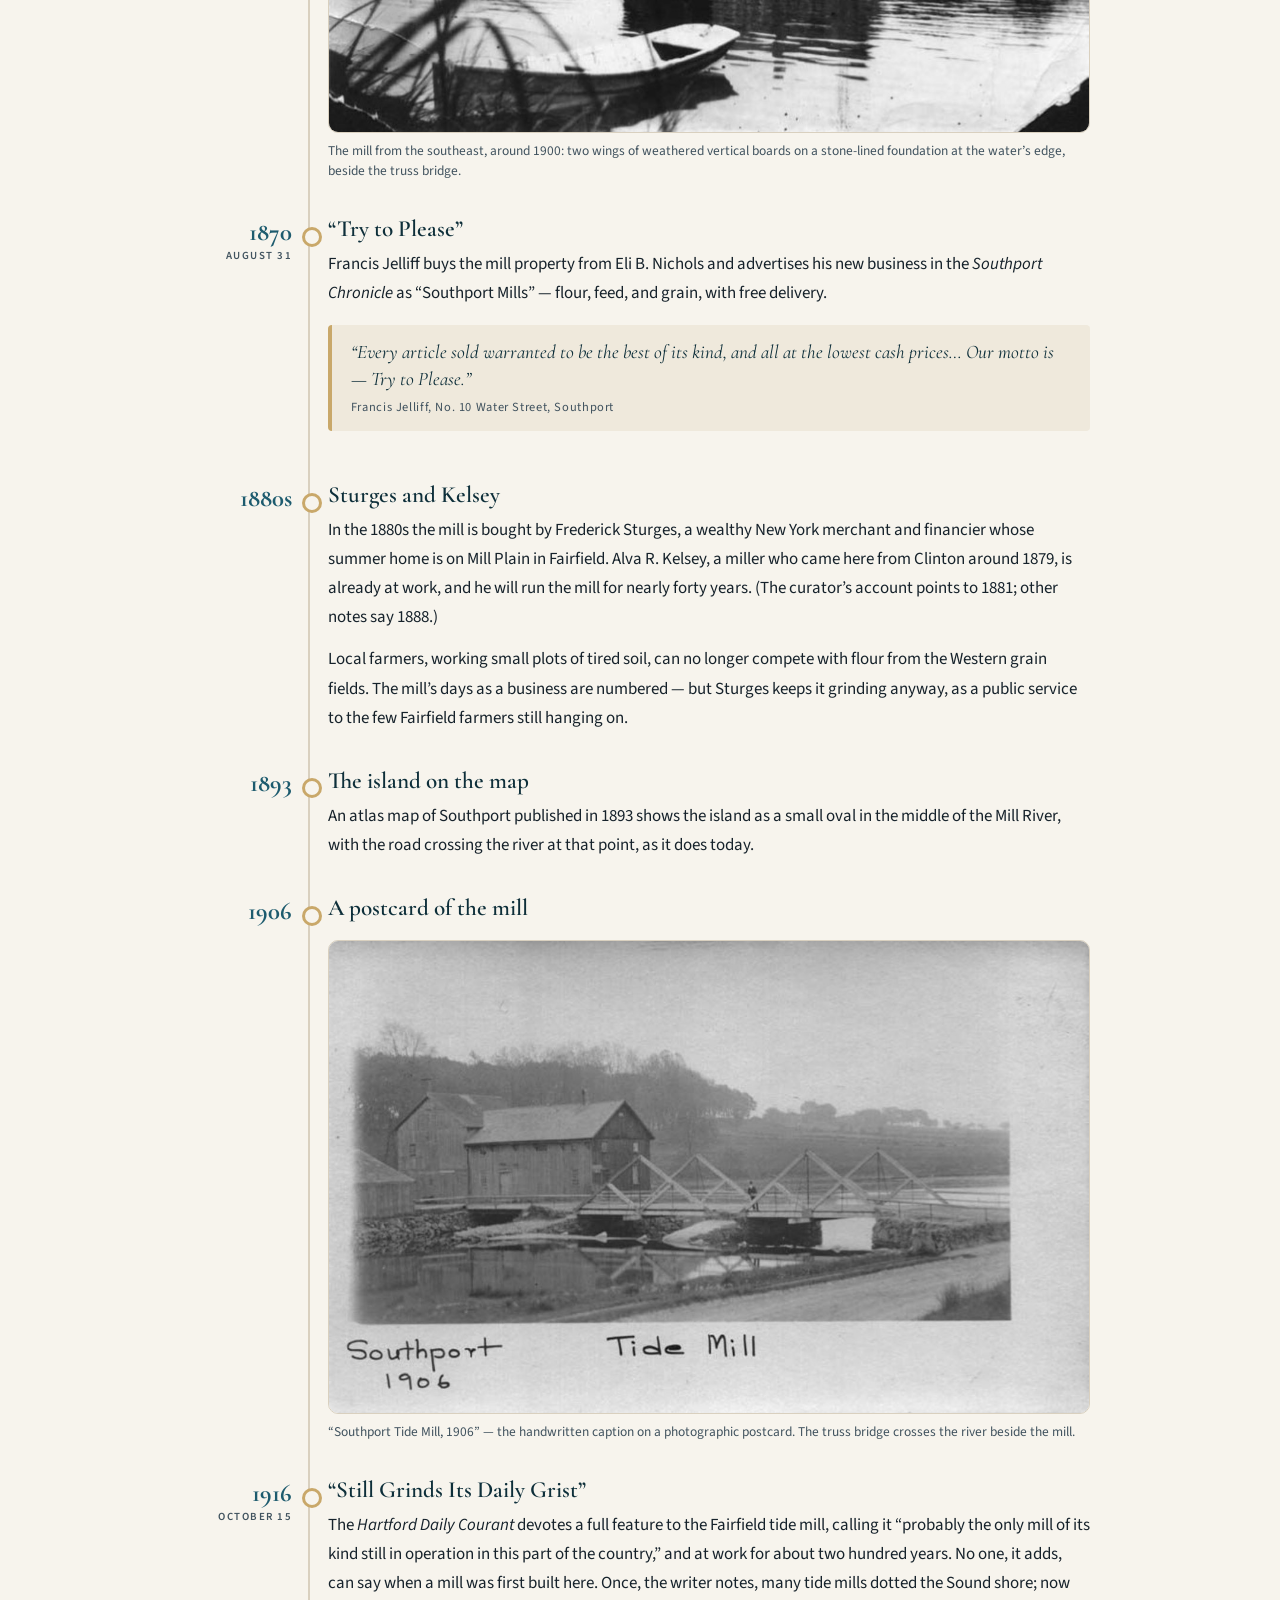
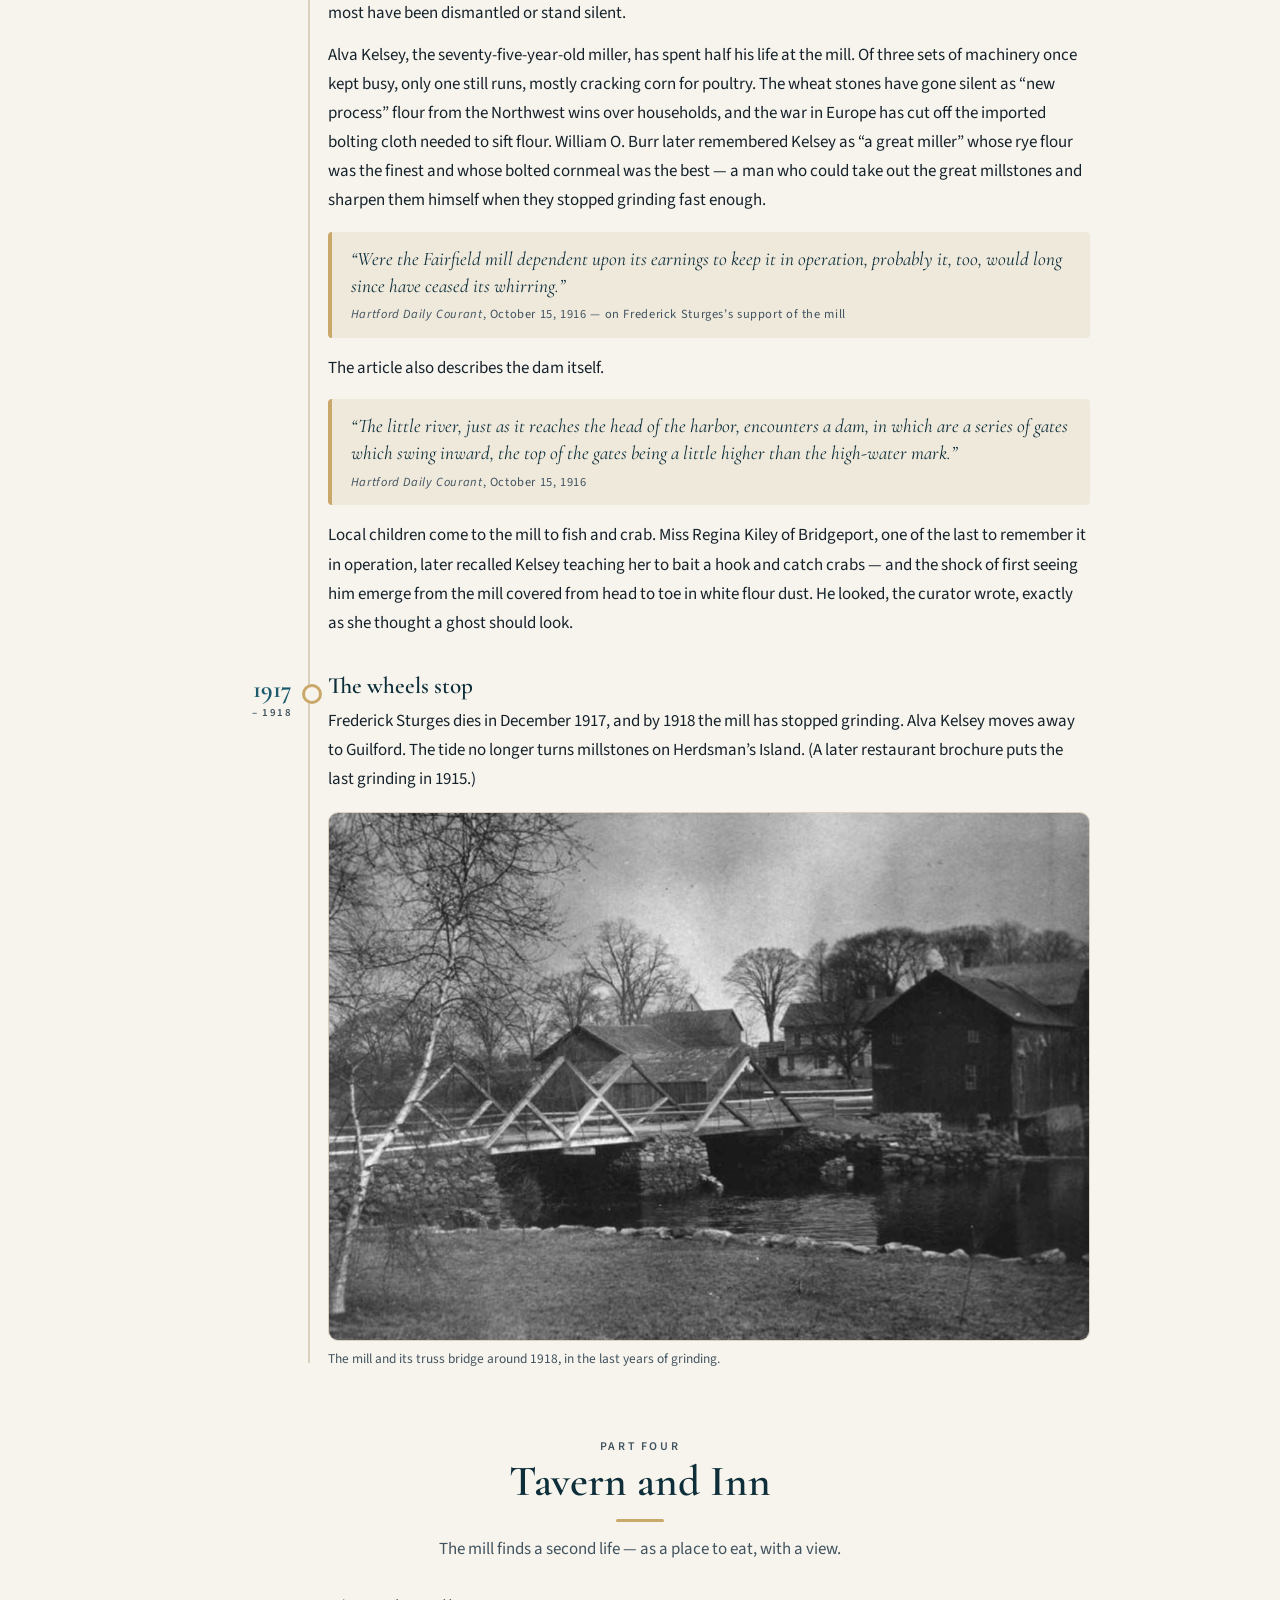
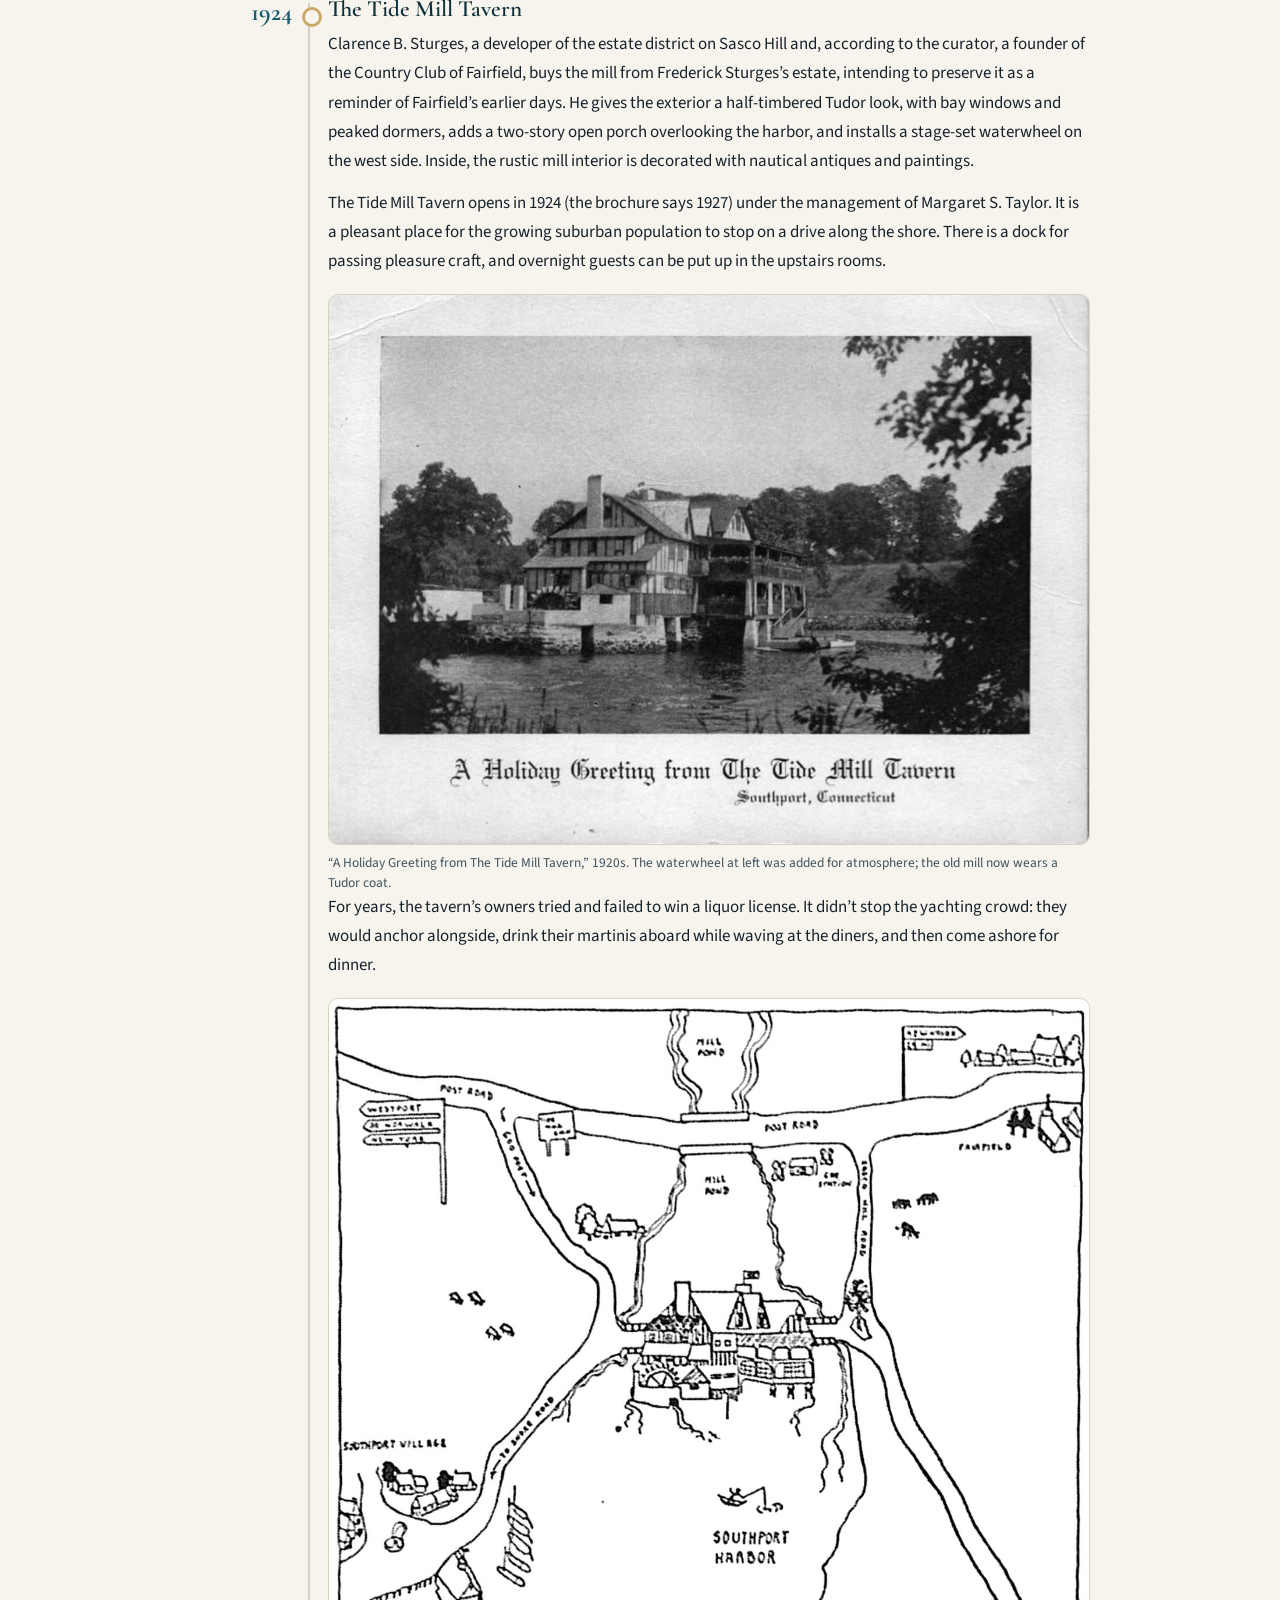
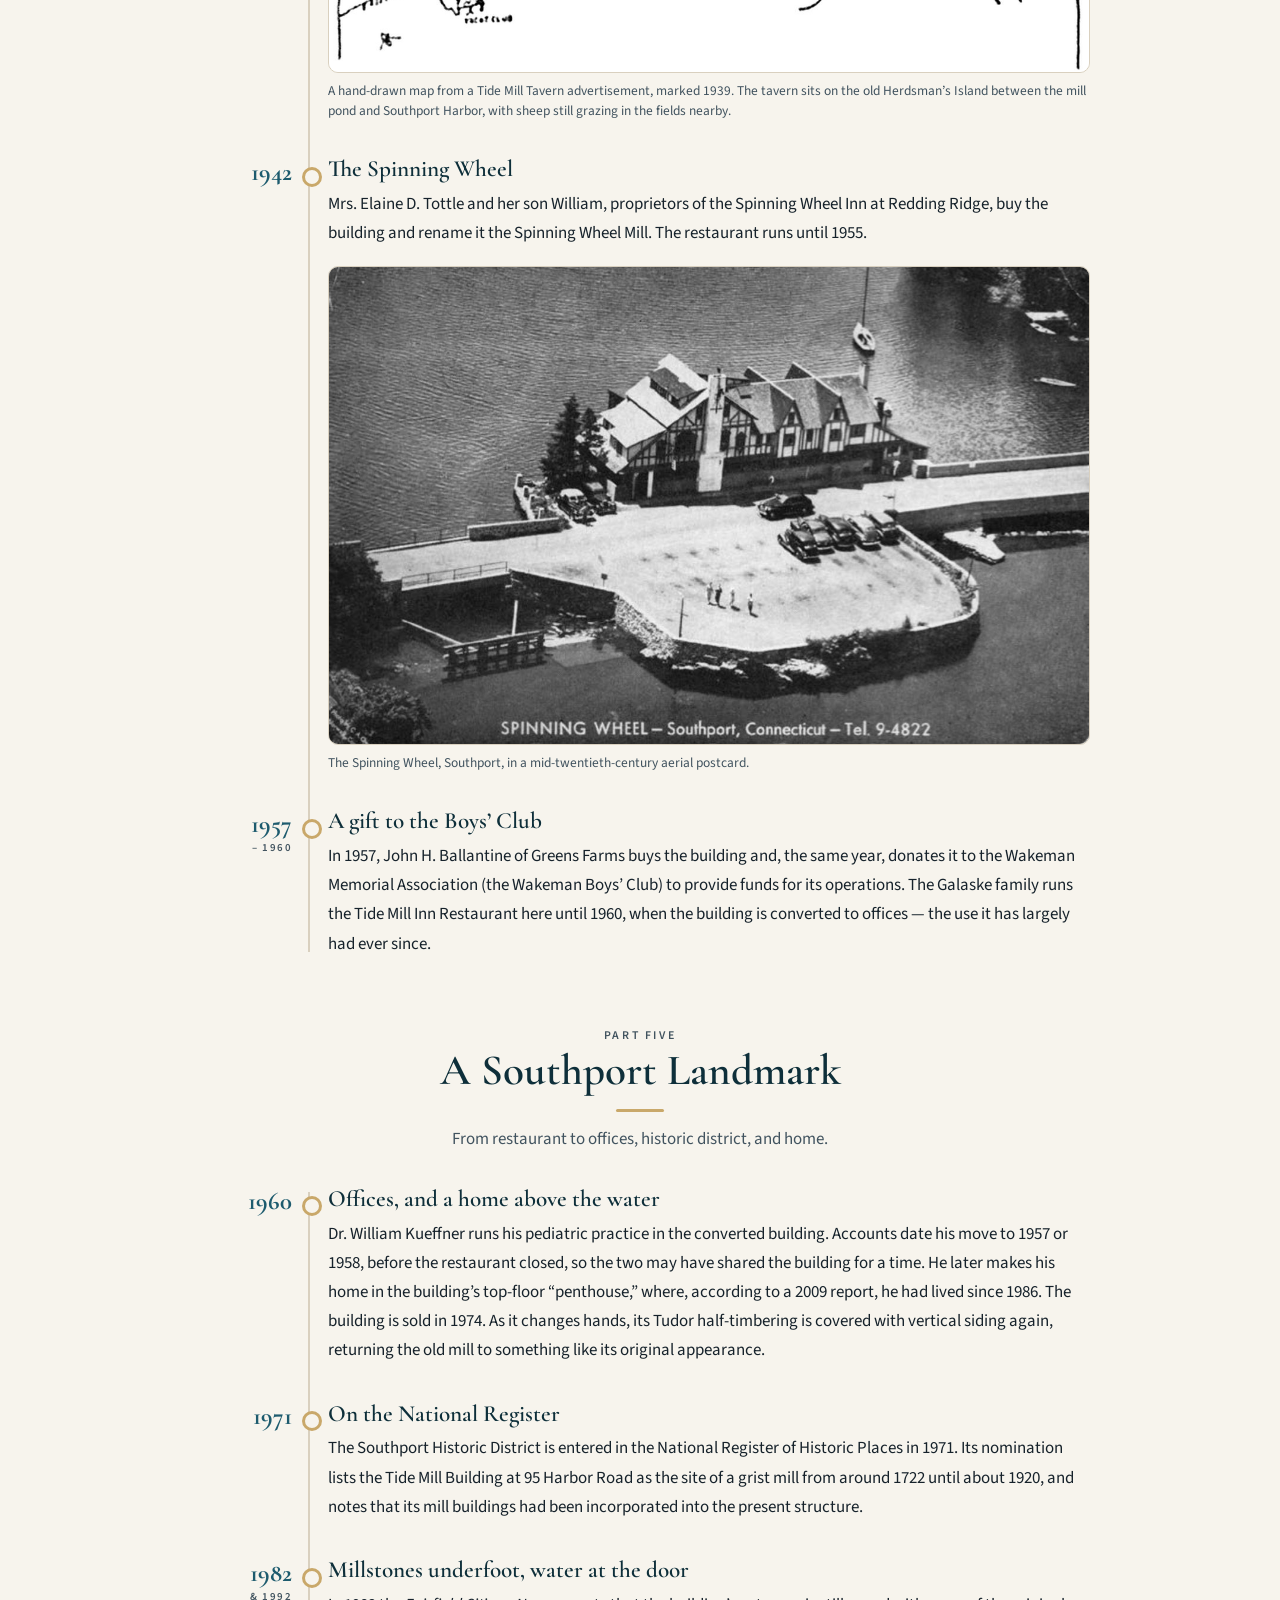
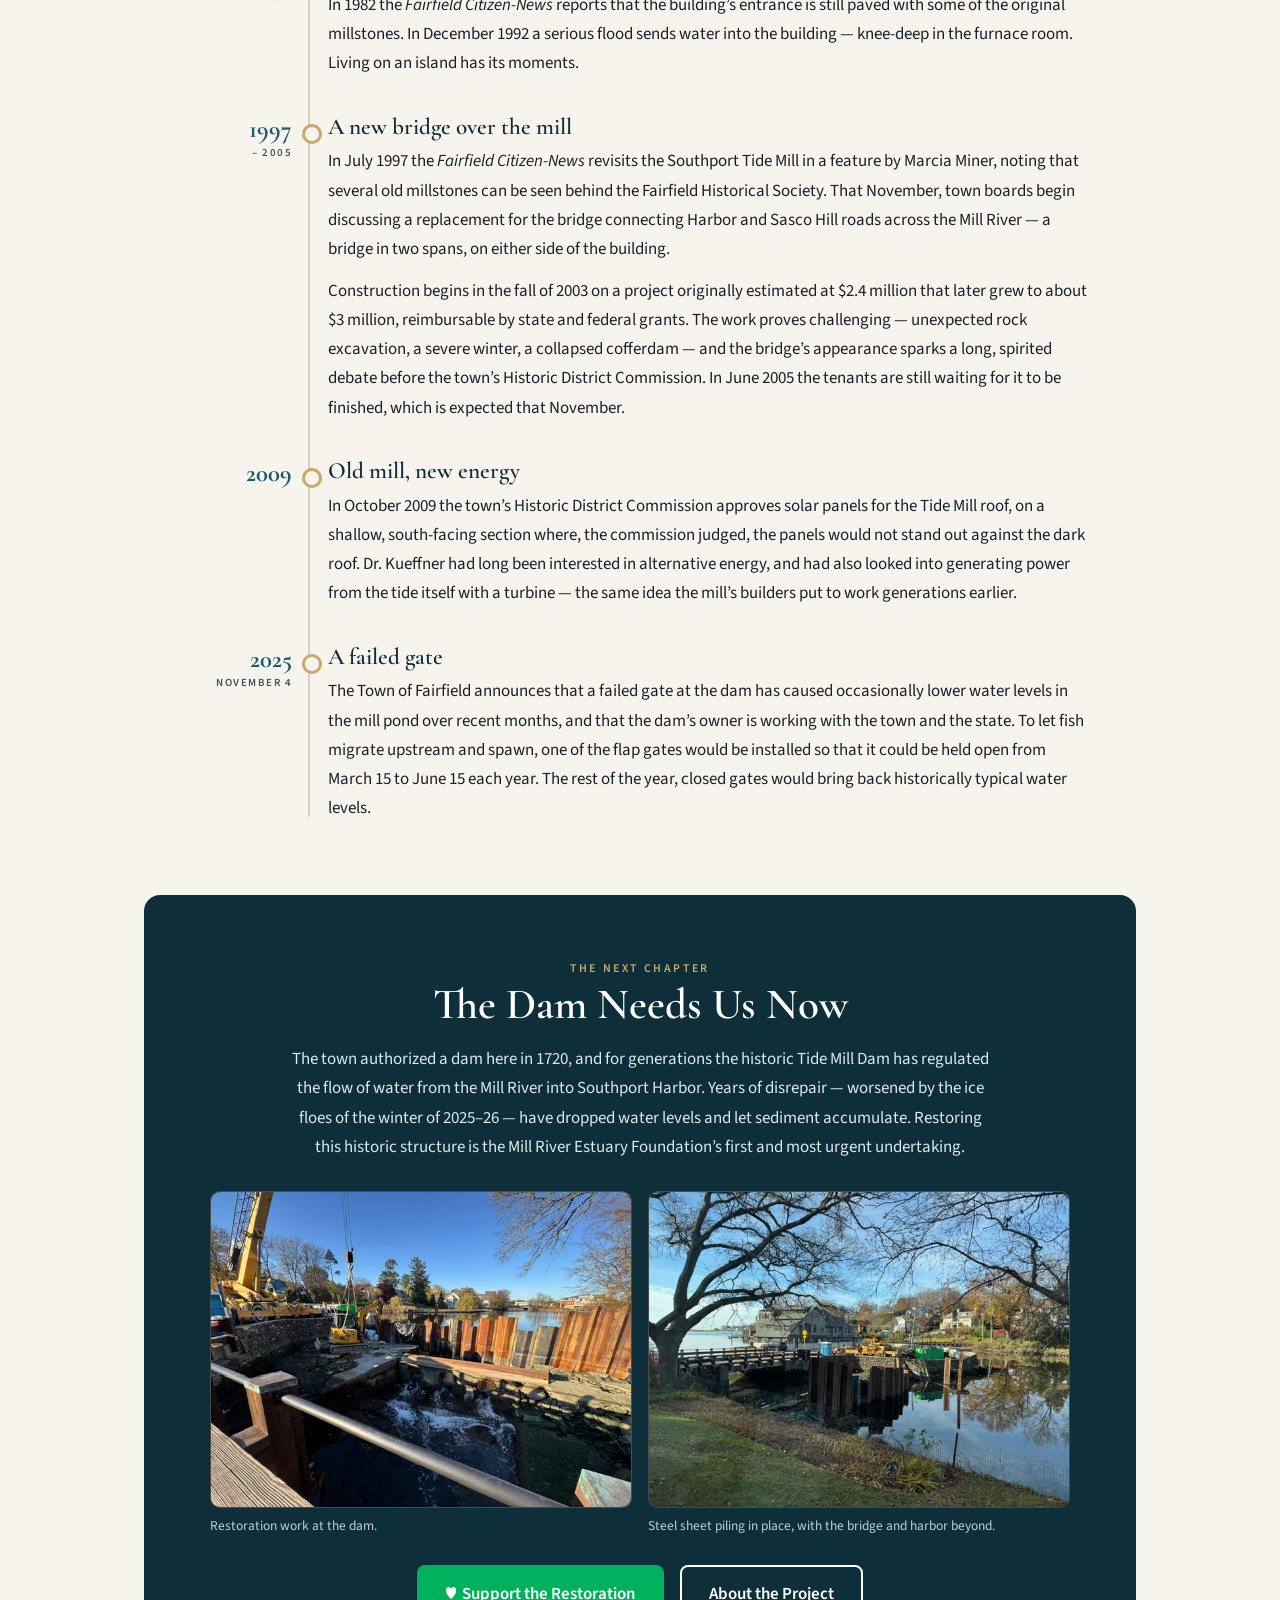
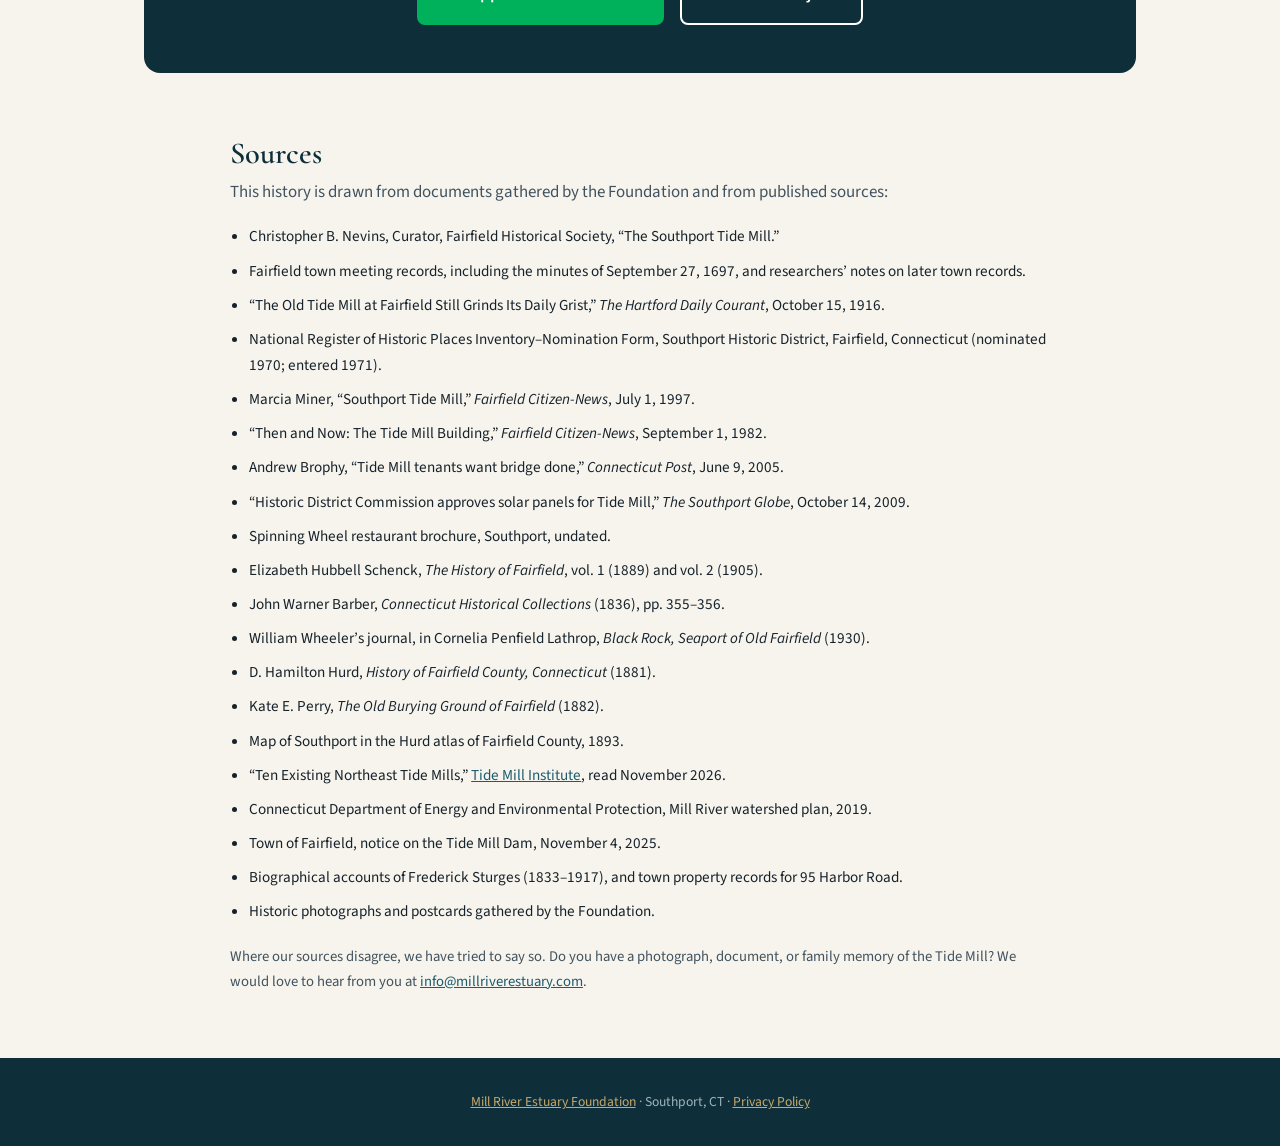
==== commit a9cacd27: "History page: grammar, tense, and wording fixes; relabel Kueffner entry 1960 Co-Authored-By: Claude " ====
--- a/history.html
+++ b/history.html
@@ -183,7 +183,7 @@
       &ldquo;It was a tide mill and could only operate on the falling tide. When there was a lot of grain to
       be ground, Mr. Kelsey would get up in the nite, light his old oil lantern, start the mill agoing
       to catch the falling tide.&rdquo;
-      <cite>&mdash; William O. Burr, remembering miller Alva Kelsey in 1951</cite>
+      <cite>&mdash; William O. Burr, in 1951, remembering miller Alva Kelsey</cite>
     </blockquote>
   </section>
 
@@ -236,7 +236,7 @@
           <h3>A mill on Herdsman&rsquo;s Island</h3>
           <p>At a town meeting in Fairfield, Thomas Bedient asks for liberty to build a grist mill on the
             Mill River &ldquo;at ye place called Herdsmans Island.&rdquo; The little island at the head of
-            Southport Harbor had been named by the early settlers, probably because the town&rsquo;s sheep flock was
+            Southport Harbor had been named by the early settlers, probably because the town&rsquo;s sheep were
             herded there each night, to keep them safe from wolves and other predators.</p>
           <p>It is the earliest grant for a mill on the island found in records.</p>
           <p class="note">Permission is not proof. The Fairfield Historical Society&rsquo;s curator cautions that we do
@@ -282,7 +282,7 @@
             of Historic Places records this as the site of a grist mill from around 1722.</p>
           <p>It is the earliest permission for a dam here that we have found. The dam standing today, with its concrete
             spillways, is later; we have not found when it was built.</p>
-          <p class="note">Sources differ on the date: a restaurant brochure gives 1712, the town-minutes notes 1720, and the curator and National Register 1722.</p>
+          <p class="note">Sources differ on the date: a restaurant brochure gives 1712, notes on the town minutes give 1720, and the curator and the National Register give 1722.</p>
         </div>
       </div>
 
@@ -308,11 +308,11 @@
             the enemy, thirty men in four boats, &ldquo;burnt 2 tide mills on Mill
             River belonging to the Perrys.&rdquo;</p>
           <p>An account from the other side survives as well. Captain Hubbell of the Associated Loyalists, crossing
-            from Long Island, landed with thirty to forty men in whaleboats and led a party up the river.</p>
+            from Long Island, lands with thirty to forty men in whaleboats and leads a party up the river.</p>
           <p class="quote">&ldquo;&hellip;two miles up Mill River &amp; destroyed two mills &amp; about two hundred barrels of
             flour, collected there, as they were told, for the French at Rhode Island.&rdquo;
             <cite>Account quoted in Elizabeth Hubbell Schenck, The History of Fairfield, vol. 2, 1905</cite></p>
-          <p>After the war, Jabez Perry rebuilds again.</p>
+          <p>After the war, Jabez Perry rebuilds.</p>
           <p class="note">Was this mill one of the two? Wheeler&rsquo;s &ldquo;tide mills&rdquo; points to this stretch of the
             river; &ldquo;two miles up&rdquo; better fits Perry&rsquo;s Mill, farther upstream. We cannot be certain.</p>
         </div>
@@ -384,7 +384,7 @@
             island. The curator thinks it likely that Alva Hough built it, during the Civil War years. It is a large two-and-a-half-story building in two wings &mdash; one set perpendicular to the
             river, one parallel to it &mdash; sheathed in plain vertical boards. A big barn door opens onto
             Harbor Road so wagons can be loaded and unloaded; three doors, one above another, on the south side
-            let grain and flour be loaded and unloaded from boats. Two chimney stacks rise from the roof, probably
+            let boats take on and deliver grain and flour. Two chimney stacks rise from the roof, probably
             outlets for drying kilns.</p>
           <p>Instead of a classic waterwheel, the new mill is driven by a turbine under the west wing.
             Water flows in through gates in the east dam on the rising tide, is held in the mill pond, then
@@ -453,22 +453,22 @@
           <h3>&ldquo;Still Grinds Its Daily Grist&rdquo;</h3>
           <p>The <em>Hartford Daily Courant</em> devotes a full feature to the Fairfield tide mill, calling it
             &ldquo;probably the only mill of its kind still in operation in this part of the country,&rdquo;
-            at work for about two hundred years. No one, it adds, can say when a mill was first built here. Once, the writer notes, many tide mills dotted the
-            Sound shore; now most had been dismantled or stood silent.</p>
-          <p>Alva Kelsey, the 75-year-old miller, had spent half his life at the mill. Of three sets of machinery once kept busy, only one still ran, mostly cracking corn for poultry. The wheat stones had gone silent as &ldquo;new process&rdquo; flour from the Northwest won over households, and the war in Europe cut off the imported bolting cloth needed to sift flour. William O. Burr
+            and at work for about two hundred years. No one, it adds, can say when a mill was first built here. Once, the writer notes, many tide mills dotted the
+            Sound shore; now most have been dismantled or stand silent.</p>
+          <p>Alva Kelsey, the seventy-five-year-old miller, has spent half his life at the mill. Of three sets of machinery once kept busy, only one still runs, mostly cracking corn for poultry. The wheat stones have gone silent as &ldquo;new process&rdquo; flour from the Northwest wins over households, and the war in Europe has cut off the imported bolting cloth needed to sift flour. William O. Burr
             later remembered Kelsey as &ldquo;a great miller&rdquo; whose rye flour was the finest and whose
             bolted cornmeal was the best &mdash; a man who could take out the great millstones and sharpen
             them himself when they stopped grinding fast enough.</p>
           <p class="quote">&ldquo;Were the Fairfield mill dependent upon its earnings to keep it in operation, probably it, too,
             would long since have ceased its whirring.&rdquo;
-            <cite>Hartford Daily Courant, October 15, 1916 &mdash; on Frederick Sturges&rsquo;s support of the mill</cite></p>
+            <cite><em>Hartford Daily Courant</em>, October 15, 1916 &mdash; on Frederick Sturges&rsquo;s support of the mill</cite></p>
           <p>The article also describes the dam itself.</p>
           <p class="quote">&ldquo;The little river, just as it reaches the head of the harbor, encounters a dam, in
             which are a series of gates which swing inward, the top of the gates being a little higher than the
             high-water mark.&rdquo;
-            <cite>Hartford Daily Courant, October 15, 1916</cite></p>
-          <p>Local children came to the mill to fish and crab. Miss Regina Kiley of Bridgeport, one of the last
-            to remember it in operation, recalled being taught to bait a hook and crab by Kelsey &mdash; and
+            <cite><em>Hartford Daily Courant</em>, October 15, 1916</cite></p>
+          <p>Local children come to the mill to fish and crab. Miss Regina Kiley of Bridgeport, one of the last
+            to remember it in operation, later recalled Kelsey teaching her to bait a hook and catch crabs &mdash; and
             the shock of first seeing him emerge from the mill covered from head to toe in white flour dust. He looked, the curator wrote, exactly as she thought a ghost should look.</p>
         </div>
       </div>
@@ -509,7 +509,7 @@
             Tudor look, with bay windows and peaked dormers, adds a two-story open porch overlooking the
             harbor, and installs a stage-set waterwheel on the west side. Inside, the rustic mill interior is
             decorated with nautical antiques and paintings.</p>
-          <p>The Tide Mill Tavern opens in 1924 (the brochure says 1927) under the management of Margaret S. Taylor &mdash; a pleasant
+          <p>The Tide Mill Tavern opens in 1924 (the brochure says 1927) under the management of Margaret S. Taylor. It is a pleasant
             place for the growing suburban population to stop on a drive along the shore. There is a dock
             for passing pleasure craft, and overnight guests can be put up in the upstairs rooms.</p>
           <figure>
@@ -569,11 +569,12 @@
     <div class="timeline">
 
       <div class="entry">
-        <div class="entry__when">1950s<small>&amp; after</small></div>
+        <div class="entry__when">1960</div>
         <div class="entry__body">
           <h3>Offices, and a home above the water</h3>
-          <p>Dr. William Kueffner moves his pediatric practice to the Tide Mill Building in 1957 or 1958 (accounts differ). He later
-            makes his home in the building&rsquo;s top-floor &ldquo;penthouse,&rdquo; where he was living from 1986, according to a 2009 report. The building is sold in 1974. As it changes hands, its Tudor half-timbering is covered with vertical siding
+          <p>Dr. William Kueffner runs his pediatric practice in the converted building. Accounts date his move to
+            1957 or 1958, before the restaurant closed, so the two may have shared the building for a time. He later
+            makes his home in the building&rsquo;s top-floor &ldquo;penthouse,&rdquo; where, according to a 2009 report, he had lived since 1986. The building is sold in 1974. As it changes hands, its Tudor half-timbering is covered with vertical siding
             again, returning the old mill to something like its original appearance.</p>
         </div>
       </div>
@@ -584,7 +585,7 @@
           <h3>On the National Register</h3>
           <p>The Southport Historic District is entered in the National Register of Historic Places in 1971.
             Its nomination lists the Tide Mill Building at 95 Harbor Road as the site of a grist mill from
-            around 1722 until about fifty years earlier, and notes that its mill buildings had been
+            around 1722 until about 1920, and notes that its mill buildings had been
             incorporated into the present structure.</p>
         </div>
       </div>
@@ -594,7 +595,7 @@
         <div class="entry__body">
           <h3>Millstones underfoot, water at the door</h3>
           <p>In 1982 the <em>Fairfield Citizen-News</em> reports that the building&rsquo;s entrance is still
-            paved with some of the original millstone. In December 1992 a serious flood sends water into the
+            paved with some of the original millstones. In December 1992 a serious flood sends water into the
             building &mdash; knee-deep in the furnace room. Living on an island has its moments.</p>
         </div>
       </div>
@@ -607,11 +608,11 @@
             Marcia Miner, noting that several old millstones can be seen behind the Fairfield Historical Society. That
             November, town boards begin discussing a replacement for the bridge connecting Harbor and Sasco
             Hill roads across the Mill River &mdash; a bridge in two spans, on either side of the building.</p>
-          <p>Construction begins in the fall of 2003 on a project originally projected at $2.4 million and
-            later grown to about $3 million, reimbursable by state and federal grants. The work proves
+          <p>Construction begins in the fall of 2003 on a project originally estimated at $2.4 million that
+            later grew to about $3 million, reimbursable by state and federal grants. The work proves
             challenging &mdash; unexpected rock excavation, a severe winter, a collapsed cofferdam &mdash; and
             the bridge&rsquo;s appearance sparks a long, spirited debate before the town&rsquo;s Historic
-            District Commission. In June 2005 the tenants are still waiting for it to finish, expected that
+            District Commission. In June 2005 the tenants are still waiting for it to be finished, which is expected that
             November.</p>
         </div>
       </div>
@@ -621,7 +622,7 @@
         <div class="entry__body">
           <h3>Old mill, new energy</h3>
           <p>In October 2009 the town&rsquo;s Historic District Commission approves solar panels for the
-            Tide Mill roof, on a shallow, south-facing section the commission judged would not stand out from the dark roof. Dr. Kueffner
+            Tide Mill roof, on a shallow, south-facing section where, the commission judged, the panels would not stand out against the dark roof. Dr. Kueffner
             had long been interested in alternative energy, and had also looked into generating power from
             the tide itself with a turbine &mdash; the same idea the mill&rsquo;s builders put to work
             generations earlier.</p>
@@ -646,8 +647,8 @@
   <section class="today" id="today">
     <p class="kicker">The Next Chapter</p>
     <h2>The Dam Needs Us Now</h2>
-    <p>The town authorized a dam here in the 1720s, and for generations the historic Tide Mill Dam has regulated the
-      flow of water from the Mill River into Southport Harbor. Years of disrepair &mdash; worsened by the ice floes of winter 2025/2026
+    <p>The town authorized a dam here in 1720, and for generations the historic Tide Mill Dam has regulated the
+      flow of water from the Mill River into Southport Harbor. Years of disrepair &mdash; worsened by the ice floes of the winter of 2025&ndash;26
       &mdash; have dropped water levels and let sediment accumulate. Restoring this historic structure is the
       Mill River Estuary Foundation&rsquo;s first and most urgent undertaking.</p>
     <div class="pair">
